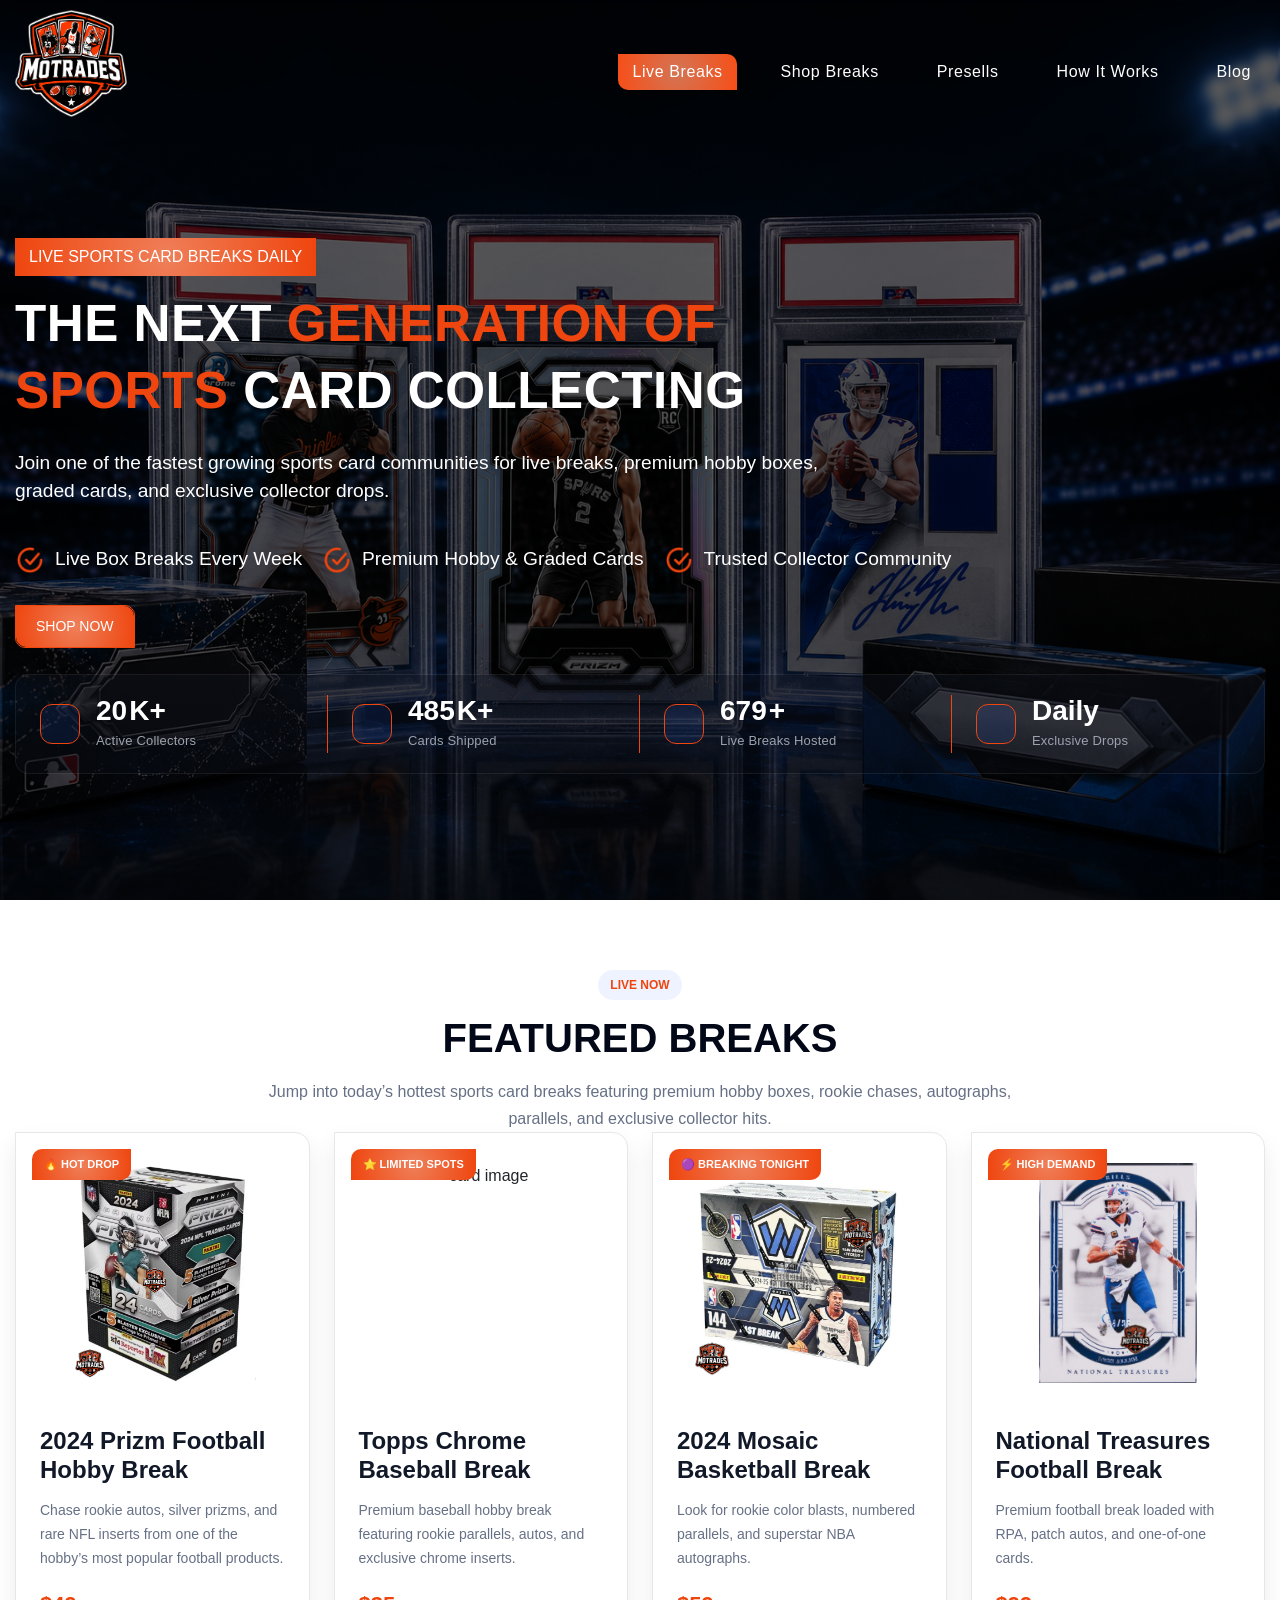
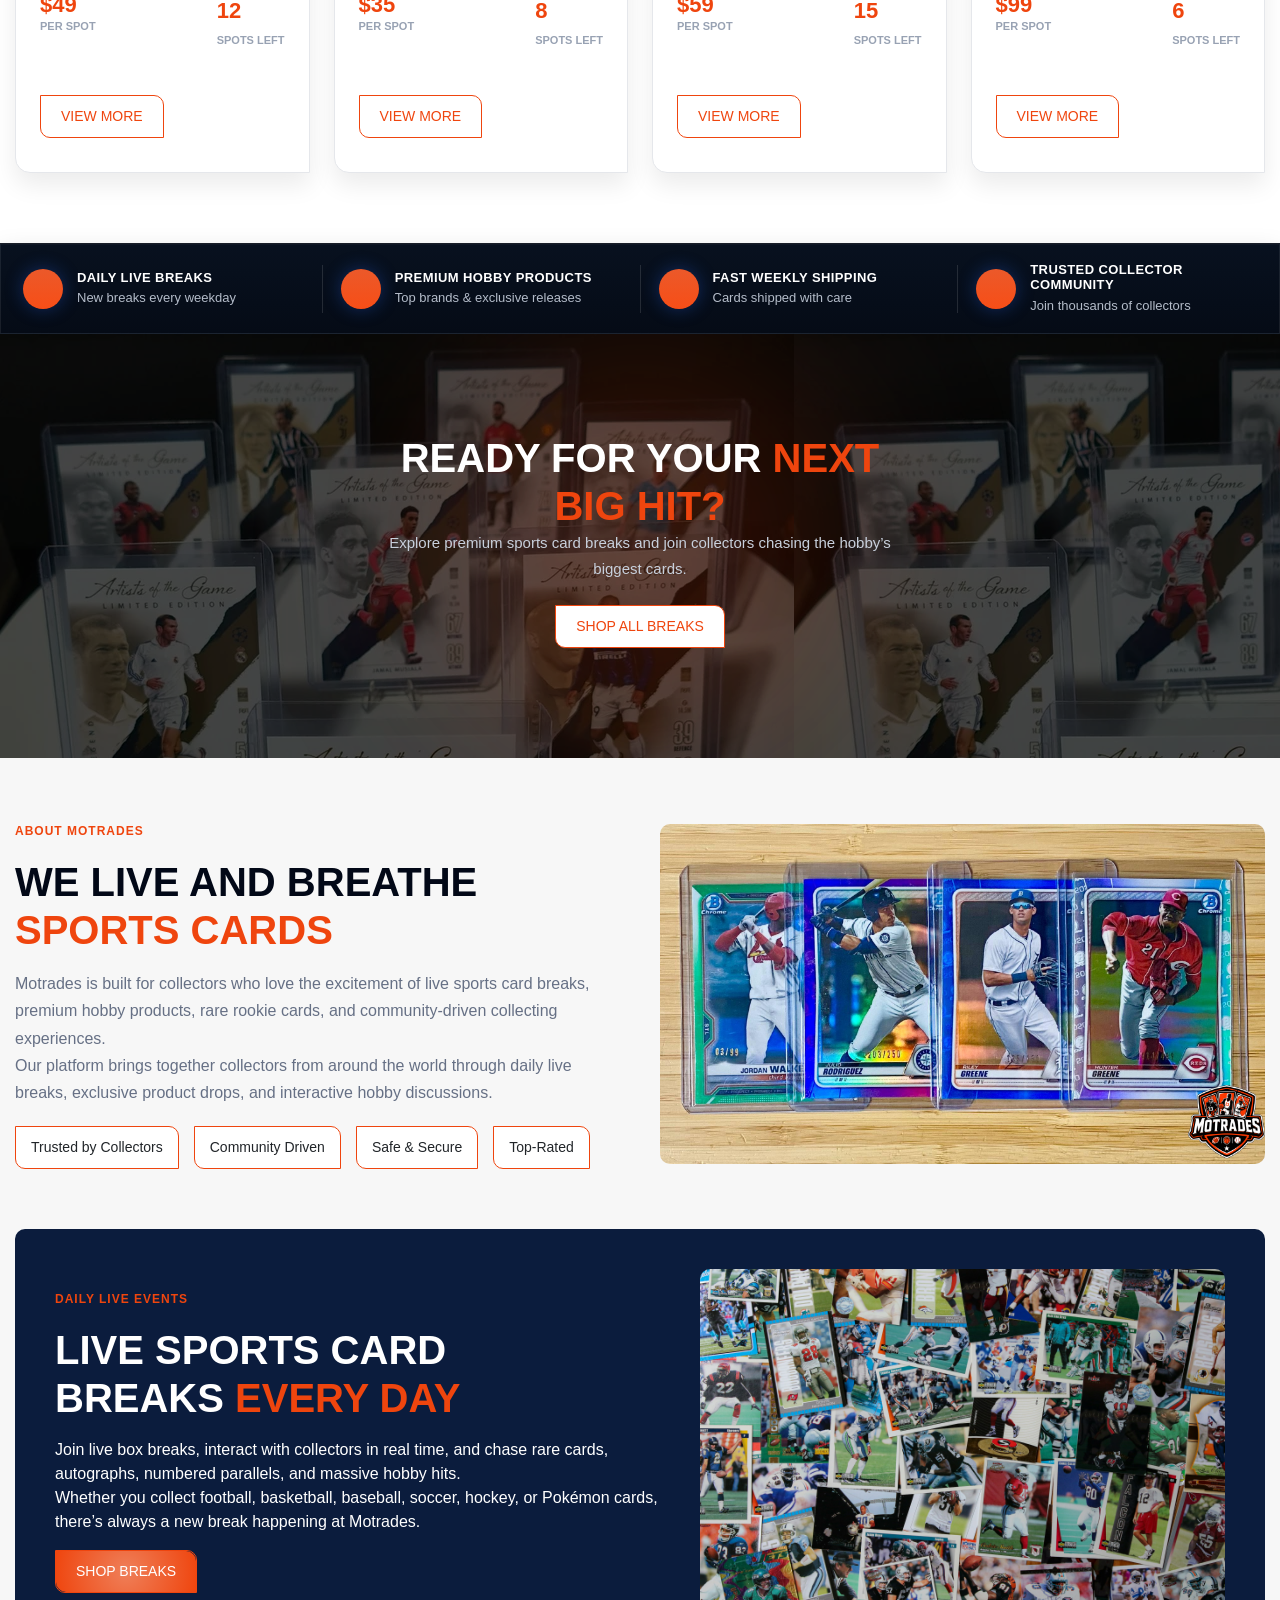
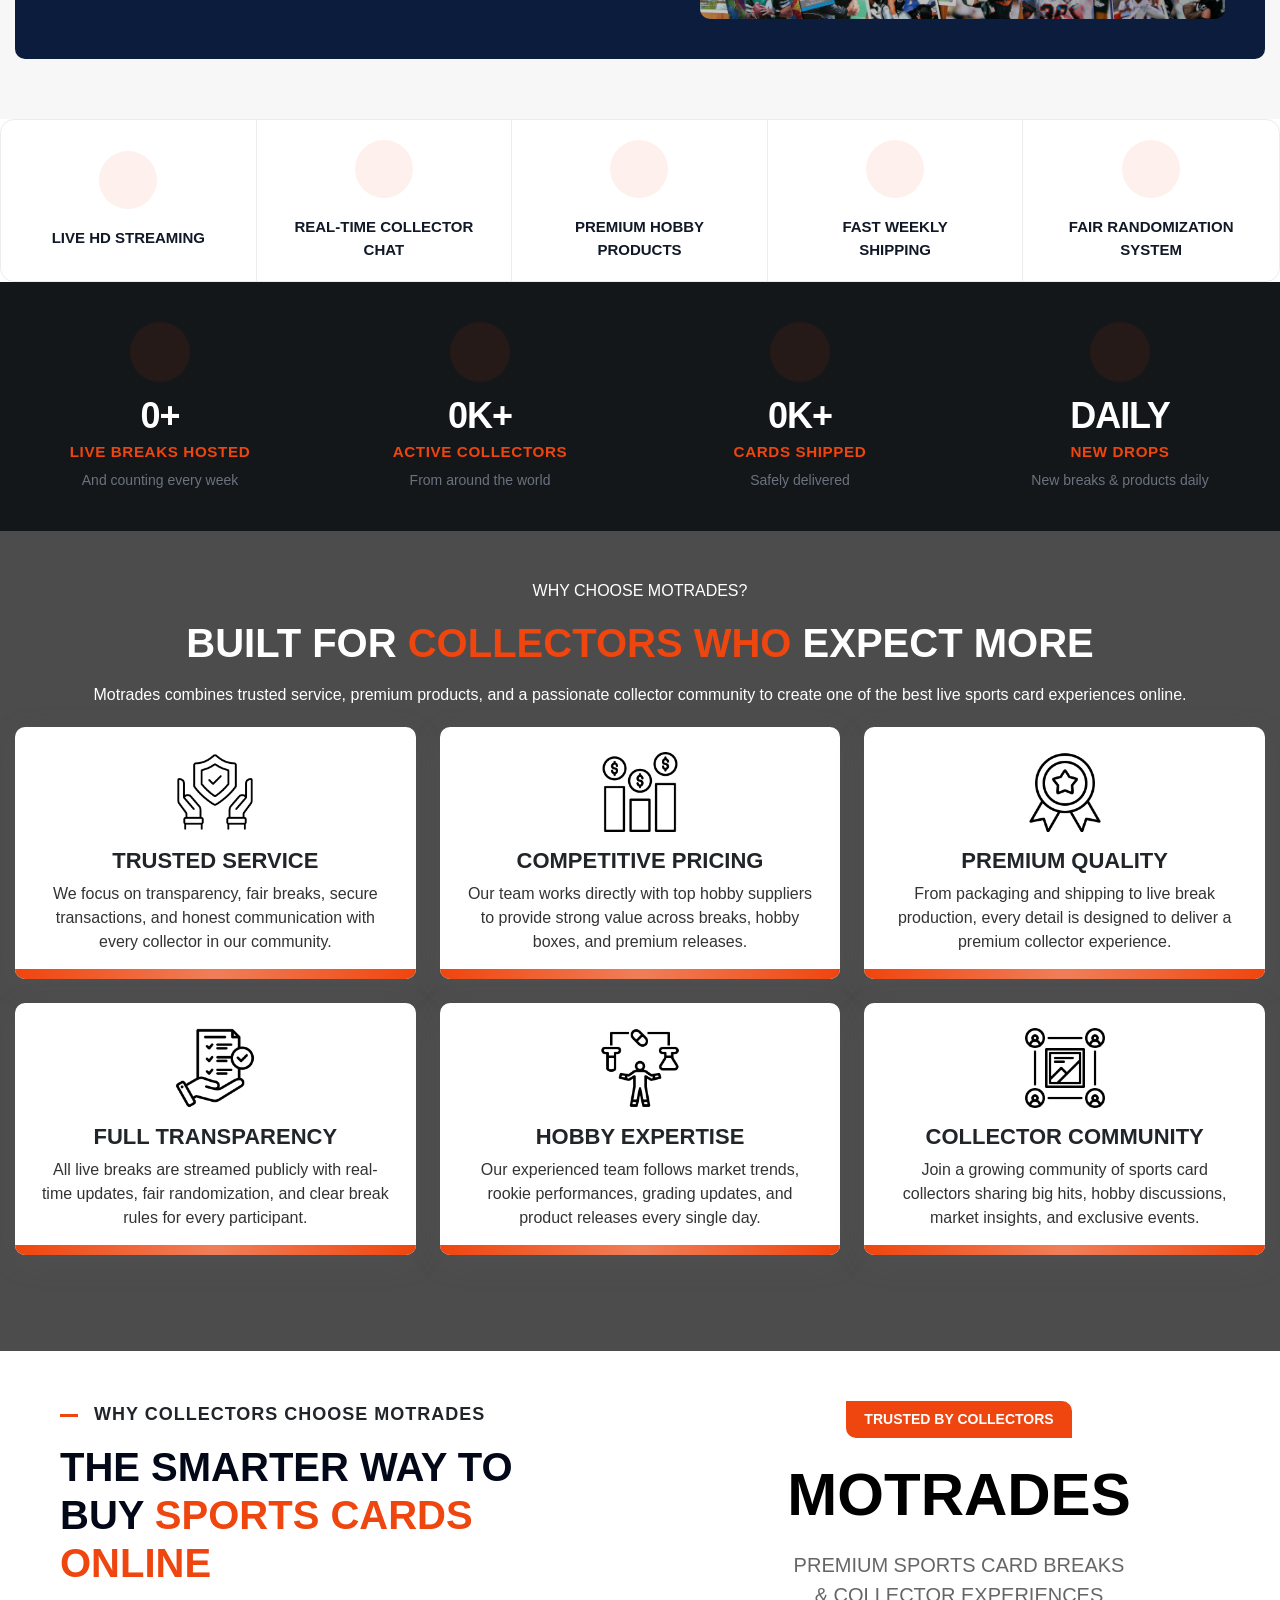
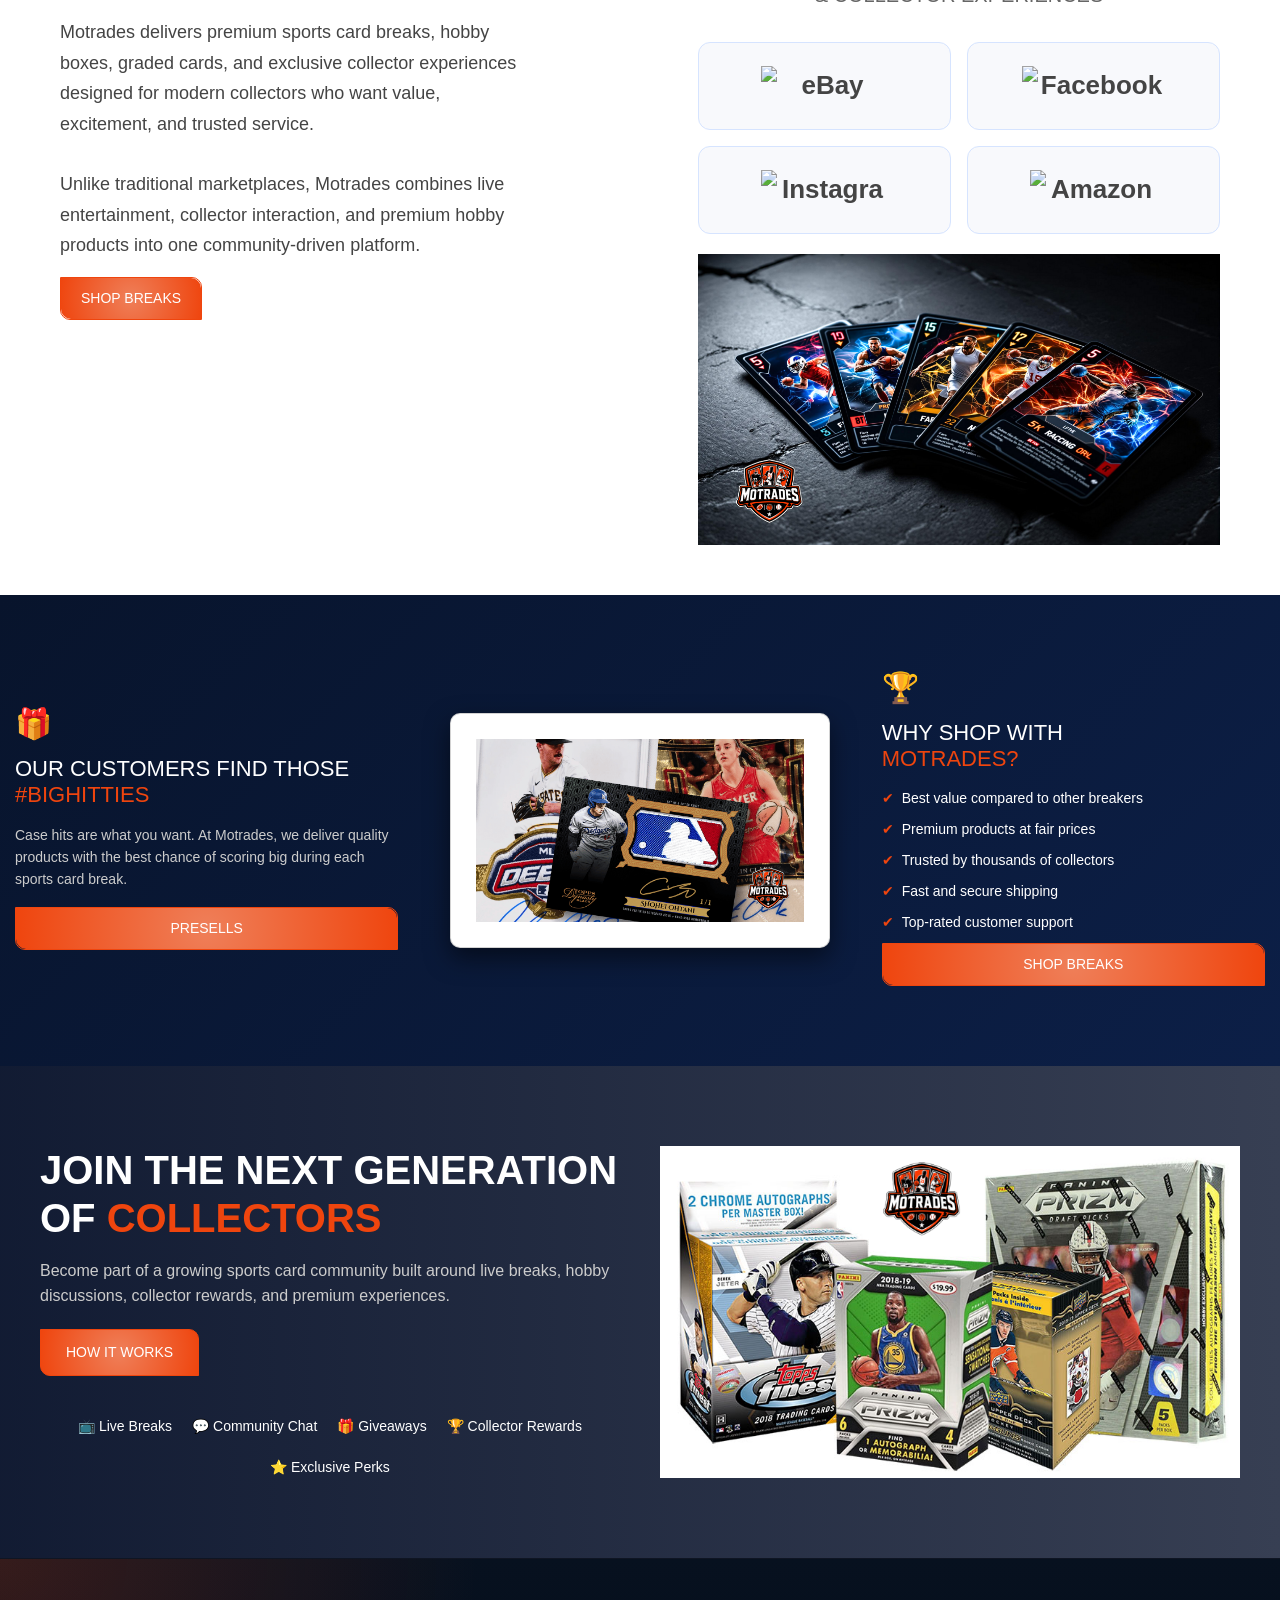
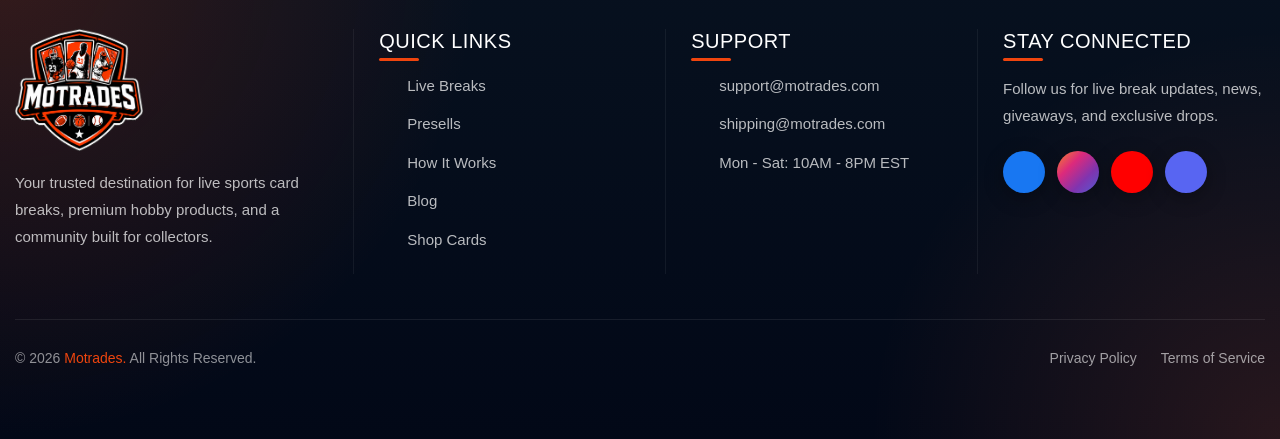
==== index.html @ bffb15a1 "push" ====
<!DOCTYPE html>
<html lang="en">

<head>
    <meta charset="UTF-8">
    <meta name="viewport" content="width=device-width, initial-scale=1.0">
    <link rel="stylesheet" href="https://cdnjs.cloudflare.com/ajax/libs/font-awesome/7.0.1/css/all.min.css">
    <link rel="stylesheet" href="assets/css/boostrap.css">
    <link rel="stylesheet" href="assets/css/aos.css">
    <link rel="stylesheet" href="assets/css/style.css">
    <link rel="stylesheet" href="assets/css/responsive.css">
    <link rel="icon" href="assets/images/favicon.ico">
    <title>Motrades</title>
</head>

<body>
    <!-- Header -->
    <header>
        <div class="container">
            <div class="row">
                <div class="col-12">
                    <div class="header-content">
                        <div class="site_logo">
                            <a href="./" class="logo">
                                <img src="assets/images/logo.png" alt="Motrades">
                            </a>
                        </div>
                        <div class="menu-list" id="mySidenavs">
                            <span class="menu-close" onclick="closeNav()">
                                <i class="fa-solid fa-xmark"></i>
                            </span>
                            <ul>
                                <li><a href="./" class="active">Live Breaks</a></li>
                                <li><a href="shop-breaks">Shop Breaks</a></li>
                                <li><a href="presells">Presells</a></li>
                                <li><a href="how-it-works">How It Works</a></li>
                                <li><a href="blog">Blog</a></li>                                
                            </ul>
                        </div>
                        <div class="menu-icon">
                            <span onclick="openNav()">
                                <i class="fa-solid fa-bars"></i>
                            </span>
                        </div>
                    </div>
                </div>
            </div>
        </div>
        <div class="menu-overlay" id="menuOverlay" onclick="closeNav()"></div>
    </header>
    <!-- header end -->

    <main class="aoshidden">
        <!-- Banner Section Start -->
        <section class="banner_section" style="background-image: url('assets/images/home_banner.png');">
            <div class="container">
                <div class="banner_wrap">
                    <div class="banner_content" data-aos="zoom-in" data-aos-duration="1400">
                        <span> LIVE SPORTS CARD BREAKS DAILY</span>
                        <h1 class="mb-4">
                            THE NEXT <span>GENERATION OF SPORTS</span> CARD COLLECTING
                        </h1>

                        <p class="mb-4">
                            Join one of the fastest growing sports card communities for live breaks, premium hobby
                            boxes,
                            graded cards, and exclusive collector drops.
                        <div class="featured-highlight">
                            <div class="featured-highlight-item">
                                <img src="assets/images/checkmark.png" alt="Featured Highlight 1">
                                <p>Live Box Breaks Every Week</p>
                            </div>
                            <div class="featured-highlight-item">
                                <img src="assets/images/checkmark.png" alt="Featured Highlight 2">
                                <p>Premium Hobby & Graded Cards</p>
                            </div>
                            <div class="featured-highlight-item">
                                <img src="assets/images/checkmark.png" alt="Featured Highlight 3">
                                <p>Trusted Collector Community</p>
                            </div>

                        </div>
                        <div class="banner-button">
                            <!-- <a href="shop-cards" class="btn-primary">CREATE FREE ACCOUNT</a> -->
                            <a href="shop-breaks" class="btn-secondary">SHOP NOW</a>
                        </div>
                    </div>
                    <div class="stats-wrapper">
                        <div class="stats-grid">

                            <div class="stat-card">
                                <div class="stat-icon">
                                    <i class="fa-solid fa-users"></i>
                                </div>

                                <div class="stat-content">
                                    <div class="stat-number">
                                        <span class="counter" data-target="20">0</span><span>K+</span>
                                    </div>
                                    <div class="stat-label">
                                        Active Collectors
                                    </div>
                                </div>
                            </div>

                            <div class="stat-card">
                                <div class="stat-icon">
                                    <i class="fa-solid fa-box"></i>
                                </div>

                                <div class="stat-content">
                                    <div class="stat-number">
                                        <span class="counter" data-target="500">0</span><span>K+</span>
                                    </div>
                                    <div class="stat-label">
                                        Cards Shipped
                                    </div>
                                </div>
                            </div>

                            <div class="stat-card">
                                <div class="stat-icon">
                                    <i class="fa-solid fa-broadcast-tower"></i>
                                </div>

                                <div class="stat-content">
                                    <div class="stat-number">
                                        <span class="counter" data-target="700">0</span><span>+</span>
                                    </div>
                                    <div class="stat-label">
                                        Live Breaks Hosted
                                    </div>
                                </div>
                            </div>

                            <div class="stat-card">
                                <div class="stat-icon">
                                    <i class="fa-solid fa-gem"></i>
                                </div>

                                <div class="stat-content">
                                    <div class="static-text">
                                        Daily
                                    </div>
                                    <div class="stat-label">
                                        Exclusive Drops
                                    </div>
                                </div>
                            </div>

                        </div>
                    </div>
                </div>
            </div>

        </section>
        <!-- banner end -->

        <!-- feature breaking section start -->

        <section class="featured-breaks py-7">
            <div class="container">
                <div class="section-heading">
                    <span class="live-tag">LIVE NOW</span>
                    <h2 class="section_heading">FEATURED BREAKS</h2>
                    <p class="pt-3">
                        Jump into today’s hottest sports card breaks featuring premium hobby boxes, rookie chases,
                        autographs, parallels, and exclusive collector hits.
                    </p>
                </div>

                <div class="breaks-grid">

                    <div class="break-card">

                        <span class="card-badge hot">🔥 HOT DROP</span>

                        <div class="card-image">
                            <img src="./assets/images/feature-card-img1.png" alt="card_image">
                        </div>

                        <div class="card-content">

                            <h3>2024 Prizm Football Hobby Break</h3>
                            <p>
                                Chase rookie autos, silver prizms, and rare NFL inserts from one of the hobby’s most
                                popular
                                football products.
                            </p>
                            <div class="card-info">

                                <div class="price">
                                    <i class="fa-solid fa-tags"></i> $49
                                    <span>PER SPOT</span>
                                </div>

                                <div class="spots">
                                    <i class="fa-solid fa-users"></i> 12
                                    <span>SPOTS LEFT</span>
                                </div>

                            </div>

                            <div class="card-buttons">
                                <a href="./shop-breaks" class="btn-primary btn-white">VIEW MORE</a>                           
                            </div>

                        </div>

                    </div>

            
                    <div class="break-card">

                        <span class="card-badge limited">⭐ LIMITED SPOTS</span>

                        <div class="card-image">
                            <img src="./assets/images/feature-card-img2.png" alt="card image">
                        </div>

                        <div class="card-content">

                            <h3>Topps Chrome Baseball Break</h3>

                            <p>
                                Premium baseball hobby break featuring rookie parallels, autos,
                                and exclusive chrome inserts.
                            </p>

                            <div class="card-info">

                                <div class="price">
                                    <i class="fa-solid fa-tags"></i> $35
                                    <span>PER SPOT</span>
                                </div>

                                <div class="spots">
                                    <i class="fa-solid fa-users"></i> 8
                                    <span>SPOTS LEFT</span>
                                </div>

                            </div>

                            <div class="card-buttons">
                                <a href="./shop-breaks" class="btn-primary btn-white">VIEW MORE</a>                               
                            </div>

                        </div>

                    </div>

            
                    <div class="break-card">

                        <span class="card-badge breaking">🟣 BREAKING TONIGHT</span>

                        <div class="card-image">
                            <img src="./assets/images/feature-card-img3.png" alt="">
                        </div>

                        <div class="card-content">

                            <h3>2024 Mosaic Basketball Break</h3>

                            <p>
                                Look for rookie color blasts, numbered parallels, and superstar NBA autographs.
                            </p>

                            <div class="card-info">

                                <div class="price">
                                    <i class="fa-solid fa-tags"></i> $59
                                    <span>PER SPOT</span>
                                </div>

                                <div class="spots">
                                    <i class="fa-solid fa-users"></i> 15
                                    <span>SPOTS LEFT</span>
                                </div>

                            </div>

                            <div class="card-buttons">
                                <a href="./shop-breaks" class="btn-primary btn-white">VIEW MORE</a>                              
                            </div>

                        </div>

                    </div>

            
                    <div class="break-card">

                        <span class="card-badge demand">⚡ HIGH DEMAND</span>

                        <div class="card-image">
                            <img src="./assets/images/feature-card-img4.png" alt="">
                        </div>

                        <div class="card-content">

                            <h3>National Treasures Football Break</h3>

                            <p>
                                Premium football break loaded with RPA, patch autos, and one-of-one cards.
                            </p>

                            <div class="card-info">

                                <div class="price">
                                    <i class="fa-solid fa-tags"></i> $99
                                    <span>PER SPOT</span>
                                </div>

                                <div class="spots">
                                    <i class="fa-solid fa-users"></i> 6
                                    <span>SPOTS LEFT</span>
                                </div>

                            </div>

                            <div class="card-buttons">
                                <a href="./shop-breaks" class="btn-primary btn-white">VIEW MORE</a>                               
                            </div>

                        </div>

                    </div>

                </div>
            </div>
        </section>

        <!-- feature breaking section end -->


        <!-- Feature Bar Section Start -->
        <section class="feature-strip section-bg">

            <div class="feature-item">
                <div class="feature-icon">
                    <i class="fa-solid fa-video"></i>
                </div>

                <div class="feature-content">
                    <h4>DAILY LIVE BREAKS</h4>
                    <p>New breaks every weekday</p>
                </div>
            </div>

            <div class="feature-divider"></div>

            <div class="feature-item">
                <div class="feature-icon">
                    <i class="fa-solid fa-cube"></i>
                </div>

                <div class="feature-content">
                    <h4>PREMIUM HOBBY PRODUCTS</h4>
                    <p>Top brands & exclusive releases</p>
                </div>
            </div>

            <div class="feature-divider"></div>

            <div class="feature-item">
                <div class="feature-icon">
                    <i class="fa-solid fa-truck-fast"></i>
                </div>

                <div class="feature-content">
                    <h4>FAST WEEKLY SHIPPING</h4>
                    <p>Cards shipped with care</p>
                </div>
            </div>

            <div class="feature-divider"></div>

            <div class="feature-item">
                <div class="feature-icon">
                    <i class="fa-solid fa-users"></i>
                </div>

                <div class="feature-content">
                    <h4>TRUSTED COLLECTOR COMMUNITY</h4>
                    <p>Join thousands of collectors</p>
                </div>
            </div>
        </section>
        <!-- Feature Bar Section End -->

        <!-- Homepage CTA Section Start -->
        <section class="home_cta py-10" style="background-image: url(assets/images/home_cta_image.png);">
            <div class="container">
                <div class="home_cta_content">
                    <h2 class="section_heading white">
                        READY FOR YOUR <span class="theme"> NEXT BIG HIT?</span>
                    </h2>
                    <p class="home_cta_text">
                        Explore premium sports card breaks and
                        join collectors chasing the hobby’s biggest cards.
                    </p>
                    <div class="home_cta_buttons">
                        <a href="shop-breaks" class="btn-primary btn-white">
                            SHOP ALL BREAKS
                        </a>
                        
                    </div>
                </div>
            </div>
        </section>
        <!-- Homepage CTA Section End -->



        <!-- about motrades section end -->

        <section class="about-section">
            <div class="container">

                <!-- TOP SECTION -->
                <div class="top-section">

                    <!-- LEFT -->
                    <div class="content">
                        <span class="tag">ABOUT MOTRADES</span>
                        <h2 class="section_heading my-3">
                            WE LIVE AND BREATHE <br>
                            <span>SPORTS CARDS</span>
                        </h2>

                        <p class="content-para">
                            Motrades is built for collectors who love the excitement of live sports card breaks,
                            premium hobby products, rare rookie cards, and community-driven collecting experiences.
                        </p>

                        <p class="content-para">
                            Our platform brings together collectors from around the world through daily live breaks,
                            exclusive product drops, and interactive hobby discussions.
                        </p>

                        <!-- FEATURES -->
                        <div class="features">
                            <div class="feature">Trusted by Collectors</div>
                            <div class="feature">Community Driven</div>
                            <div class="feature">Safe & Secure</div>
                            <div class="feature">Top-Rated</div>
                        </div>
                    </div>

                    <!-- RIGHT -->
                    <div class="video-box">
                        <img src="assets/images/sports-card-image.png" alt="video">
                    </div>

                </div>

                <!-- BOTTOM SECTION -->
                <div class="bottom-section">

                    <div class="bottom-content">
                        <span class="tag red">DAILY LIVE EVENTS</span>
                        <h2 class="section_heading white my-3">
                            LIVE SPORTS CARD <br>
                            BREAKS <span>EVERY DAY</span>
                        </h2>

                        <p>
                            Join live box breaks, interact with collectors in real time, and chase rare cards,
                            autographs, numbered parallels, and massive hobby hits.
                        </p>
                        <p class="mb-3">
                            Whether you collect football, basketball, baseball, soccer, hockey, or Pokémon cards,
                            there’s always a new break happening at Motrades.
                        </p>

                        <div class="buttons">
                            <a href="shop-breaks" class="btn-primary">SHOP BREAKS</a>
                            
                        </div>
                    </div>

                    <div class="laptop-img">
                        <img src="assets/images/home_banner.jpg" alt="live">
                    </div>

                </div>

            </div>
        </section>
        <section class="home_features">
            <div class="home_features_wrapper">

                <div class="home_feature_item">

                    <div class="home_feature_icon">
                        <i class="fa-solid fa-video"></i>
                    </div>

                    <h3 class="home_feature_title">
                        Live HD Streaming
                    </h3>
                </div>

                <div class="home_feature_item">
                    <div class="home_feature_icon">
                        <i class="fa-solid fa-comments"></i>
                    </div>
                    <h3 class="home_feature_title">
                        Real-Time Collector Chat
                    </h3>
                </div>


                <div class="home_feature_item">
                    <div class="home_feature_icon">
                        <i class="fa-solid fa-cube"></i>
                    </div>
                    <h3 class="home_feature_title">
                        Premium Hobby Products
                    </h3>
                </div>


                <div class="home_feature_item">
                    <div class="home_feature_icon">
                        <i class="fa-solid fa-truck-fast"></i>
                    </div>
                    <h3 class="home_feature_title">
                        Fast Weekly Shipping
                    </h3>
                </div>

                <div class="home_feature_item">
                    <div class="home_feature_icon">
                        <i class="fa-solid fa-shield-halved"></i>
                    </div>
                    <h3 class="home_feature_title">
                        Fair Randomization System
                    </h3>
                </div>
            </div>
        </section>

        <section class="home_live_sports_cards section-bg">
            <div class="home_live_sports_cards_wrapper">

                <div class="home_live_sports_card_item">
                    <div class="home_live_sports_card_icon">
                        <i class="fa-solid fa-tower-broadcast"></i>
                    </div>

                    <h3 class="home_live_sports_card_count">
                        <span class="home_counter" data-target="700">0</span>+
                    </h3>

                    <h4 class="home_live_sports_card_title">LIVE BREAKS HOSTED</h4>

                    <p class="home_live_sports_card_text">
                        And counting every week
                    </p>
                </div>

                <div class="home_live_sports_card_item">
                    <div class="home_live_sports_card_icon">
                        <i class="fa-solid fa-users"></i>
                    </div>

                    <h3 class="home_live_sports_card_count">
                        <span class="home_counter" data-target="20">0</span>K+
                    </h3>

                    <h4 class="home_live_sports_card_title">ACTIVE COLLECTORS</h4>

                    <p class="home_live_sports_card_text">
                        From around the world
                    </p>
                </div>

                <div class="home_live_sports_card_item">
                    <div class="home_live_sports_card_icon">
                        <i class="fa-solid fa-box"></i>
                    </div>

                    <h3 class="home_live_sports_card_count">
                        <span class="home_counter" data-target="500">0</span>K+
                    </h3>

                    <h4 class="home_live_sports_card_title">CARDS SHIPPED</h4>

                    <p class="home_live_sports_card_text">
                        Safely delivered
                    </p>
                </div>

                <div class="home_live_sports_card_item">
                    <div class="home_live_sports_card_icon">
                        <i class="fa-solid fa-fire-flame-curved"></i>
                    </div>

                    <h3 class="home_live_sports_card_count">DAILY</h3>

                    <h4 class="home_live_sports_card_title">NEW DROPS</h4>

                    <p class="home_live_sports_card_text">
                        New breaks & products daily
                    </p>
                </div>

            </div>
        </section>
        <!-- about motrades section end -->



        <!-- why choose us section start -->

        <div class="choose-sec py-5" style="background-image: url(./assets/images/why-choose-image.png);">
            <div class="container">
                <div class="site-heading">
                    <p>WHY CHOOSE MOTRADES?</p>
                    <h2 class="section_heading my-3">
                        BUILT FOR <span>COLLECTORS WHO</span> EXPECT MORE
                    </h2>
                    <p>
                        Motrades combines trusted service, premium products, and a passionate collector community to
                        create one of the best live sports card experiences online.
                    </p>
                </div>
                <div class="row g-4  mb-5">
                    <div class="col-sm-6 col-lg-4 ">
                        <div class="choose-wrap">
                            <div class="choose-box">
                                <div class="choose-icn">
                                    <img src="assets/images/integrity.png" alt="">
                                </div>
                                <div class="choose-text">
                                    <h5 class="mb-2">
                                        TRUSTED SERVICE
                                    </h5>
                                    <p>
                                        We focus on transparency, fair breaks, secure transactions, and honest
                                        communication with every collector in our community.
                                    </p>
                                </div>
                            </div>
                        </div>
                    </div>
                    <div class="col-sm-6 col-lg-4 ">
                        <div class="choose-wrap">
                            <div class="choose-box">
                                <div class="choose-icn">
                                    <img src="assets/images/competitive.png" alt="">
                                </div>
                                <div class="choose-text">
                                    <h5 class="mb-2">
                                        COMPETITIVE PRICING
                                    </h5>
                                    <p>
                                        Our team works directly with top hobby suppliers to provide strong value across
                                        breaks, hobby boxes, and premium releases.
                                    </p>
                                </div>
                            </div>
                        </div>
                    </div>
                    <div class="col-sm-6 col-lg-4 ">
                        <div class="choose-wrap">
                            <div class="choose-box">
                                <div class="choose-icn">
                                    <img src="assets/images/best-seller.png" alt="">
                                </div>
                                <div class="choose-text">
                                    <h5 class="mb-2">
                                        PREMIUM QUALITY
                                    </h5>
                                    <p>
                                        From packaging and shipping to live break production, every detail is designed
                                        to deliver a premium collector experience.
                                    </p>
                                </div>
                            </div>
                        </div>
                    </div>
                    <div class="col-sm-6 col-lg-4">
                        <div class="choose-wrap">
                            <div class="choose-box">
                                <div class="choose-icn">
                                    <img src="assets/images/accountability.png" alt="">
                                </div>
                                <div class="choose-text">
                                    <h5 class="mb-2">
                                        FULL TRANSPARENCY
                                    </h5>
                                    <p>
                                        All live breaks are streamed publicly with real-time updates, fair
                                        randomization, and clear break rules for every participant.
                                    </p>
                                </div>
                            </div>
                        </div>
                    </div>
                    <div class="col-sm-6 col-lg-4">
                        <div class="choose-wrap">
                            <div class="choose-box">
                                <div class="choose-icn">
                                    <img src="assets/images/scientist.png" alt="">
                                </div>
                                <div class="choose-text">
                                    <h5 class="mb-2">
                                        HOBBY EXPERTISE
                                    </h5>
                                    <p>
                                        Our experienced team follows market trends, rookie performances, grading
                                        updates, and product releases every single day.
                                    </p>
                                </div>
                            </div>
                        </div>
                    </div>
                    <div class="col-sm-6 col-lg-4">
                        <div class="choose-wrap">
                            <div class="choose-box">
                                <div class="choose-icn">
                                    <img src="assets/images/postage-stamp.png" alt="">
                                    <!-- <div class="choose-icon-img" style="background-image: url('assets/images/fav-icon6.png');"></div> -->
                                </div>
                                <div class="choose-text">
                                    <h5 class="mb-2">
                                        COLLECTOR COMMUNITY
                                    </h5>
                                    <p>
                                        Join a growing community of sports card collectors sharing big hits, hobby
                                        discussions, market insights, and exclusive events.
                                    </p>
                                </div>
                            </div>
                        </div>
                    </div>
                </div>
            </div>
        </div>
        <!-- why choose us section end -->


        <!-- best place to buy section start -->
        <section class="home_online_cards">

            <div class="home_online_cards_wrap">
                <div class="home_online_cards_left">

                    <div class="home_online_cards_small_title">
                        WHY COLLECTORS CHOOSE MOTRADES
                    </div>

                    <h2 class="section_heading">
                        THE SMARTER WAY TO BUY <span class="theme">SPORTS CARDS ONLINE</span>
                    </h2>

                    <p class="home_online_cards_description">
                        Motrades delivers premium sports card breaks, hobby boxes,
                        graded cards, and exclusive collector experiences designed
                        for modern collectors who want value, excitement, and trusted service.
                    </p>

                    <p class="home_online_cards_description">
                        Unlike traditional marketplaces, Motrades combines live entertainment,
                        collector interaction, and premium hobby products into one
                        community-driven platform.
                    </p>

                    <a href="shop-breaks" class="btn-primary mt-3">
                         SHOP BREAKS
                    </a>

                </div>

                <div class="home_online_cards_right">

                    <div class="home_online_cards_winner">
                        TRUSTED BY COLLECTORS
                    </div>

                    <div class="home_online_cards_brand">
                        MOTRADES
                    </div>

                    <div class="home_online_cards_subtitle">
                        PREMIUM SPORTS CARD BREAKS <br>
                        & COLLECTOR EXPERIENCES
                    </div>

                    <div class="home_online_cards_logos">

                        <div class="home_online_cards_logo_box">
                            <img src="https://upload.wikimedia.org/wikipedia/commons/1/1b/EBay_logo.svg" alt="eBay"
                                class="home_online_cards_logo_img">
                        </div>

                        <div class="home_online_cards_logo_box">
                            <img src="https://upload.wikimedia.org/wikipedia/commons/0/05/Facebook_Logo_%282019%29.png"
                                alt="Facebook" class="home_online_cards_logo_img facebook_logo">
                        </div>

                        <div class="home_online_cards_logo_box">
                            <img src="https://upload.wikimedia.org/wikipedia/commons/e/e7/Instagram_logo_2016.svg"
                                alt="Instagram" class="home_online_cards_logo_img instagram_logo">
                        </div>

                        <div class="home_online_cards_logo_box">
                            <img src="https://upload.wikimedia.org/wikipedia/commons/a/a9/Amazon_logo.svg" alt="Amazon"
                                class="home_online_cards_logo_img amazon_logo">
                        </div>

                    </div>
                    <div class="home_online_cards_products">

                        <img src="assets/images/custom-sports-cards.png" alt="Sports Cards Collection"
                            class="home_online_cards_products_img">

                    </div>
                </div>
            </div>


        </section>

        <section class="customers-section py-7">
            <div class="container">
                <div class="customers-section-main">
                    <!-- LEFT -->
                    <div class="left-content">
                        <div class="icon">🎁</div>

                        <h3>
                            OUR CUSTOMERS
                            FIND THOSE <span>#BIGHITTIES</span>
                        </h3>

                        <p class="mb-3">
                            Case hits are what you want. At Motrades, we deliver quality products with the best
                            chance of scoring big during each sports card break.
                        </p>

                        <a href="presells" class="btn-primary">PRESELLS</a>
                    </div>

                    <!-- CENTER IMAGES -->
                    <div class="card-images">
                        <img src="assets/images/big-hit-image.png" class="card card1">  
                    </div>

                    <!-- RIGHT -->
                    <div class="right-content">
                        <div class="icon">🏆</div>

                        <h3>
                            WHY SHOP WITH <br>
                            <span>MOTRADES?</span>
                        </h3>

                        <ul>
                            <li>Best value compared to other breakers</li>
                            <li>Premium products at fair prices</li>
                            <li>Trusted by thousands of collectors</li>
                            <li>Fast and secure shipping</li>
                            <li>Top-rated customer support</li>
                        </ul>

                        <a href="shop-breaks" class="btn-primary">SHOP BREAKS</a>
                    </div>
                </div>
            </div>
        </section>
        <section class="next-gen py-7">
            <div class="container">


                <div class="next-gen__overlay"></div>

                <div class="next-gen__container">

                    <!-- LEFT CONTENT -->
                    <div class="next-gen__content">
                        <h2 class="section_heading white pb-3">
                            JOIN THE NEXT GENERATION <br>
                            OF <span class="theme">COLLECTORS</span>
                        </h2>

                        <p>
                            Become part of a growing sports card community built around live breaks,
                            hobby discussions, collector rewards, and premium experiences.
                        </p>

                        <div class="next-gen__buttons">
                            <a href="how-it-works" class="btn-primary">HOW IT WORKS</a>
                            
                        </div>

                        <!-- FEATURES -->
                        <div class="next-gen__features">
                            <div>📺 Live Breaks</div>
                            <div>💬 Community Chat</div>
                            <div>🎁 Giveaways</div>
                            <div>🏆 Collector Rewards</div>
                            <div>⭐ Exclusive Perks</div>
                        </div>
                    </div>

                    <!-- RIGHT IMAGES -->
                    <div class="next-gen__visual">
                        <img src="assets/images/big-hitties-image.png" class="phone">
                    </div>

                </div>
            </div>
        </section>

        <!-- best place to buy section start -->
         
        <!-- footer section start -->
        <footer class="footer">
            <div class="container">
                <div class="footer-top">
                    <div class="footer-col">
                        <div class="logo">
                            <a href="./">
                            <img src="assets/images/logo.png" alt="logo">
                            </a>
                        </div>

                        <p class="footer-about">
                            Your trusted destination for live sports card breaks,
                            premium hobby products, and a community built for collectors.
                        </p>

                    </div>
        
                    <div class="footer-col">
                        <h3 class="footer-title">Quick Links</h3>
                        <ul class="footer-links">                            
                            <li>
                                <i class="fas fa-chevron-right"></i>
                                <a href="./">Live Breaks</a>
                            </li>
                            <li>
                                <i class="fas fa-chevron-right"></i>
                                <a href="./presells">Presells</a>
                            </li>
                            <li>
                                <i class="fas fa-chevron-right"></i>
                                <a href="./how-it-works">How It Works</a>
                            </li>
                            <li>
                                <i class="fas fa-chevron-right"></i>
                                <a href="./blog">Blog</a>
                            </li>
                            <li>
                                <i class="fas fa-chevron-right"></i>
                                <a href="./shop-breaks">Shop Cards</a>
                            </li>
                        </ul>
                    </div>

                   
                    <div class="footer-col">

                        <h3 class="footer-title">Support</h3>

                        <ul class="support-list">

                            <li>
                                <i class="far fa-envelope"></i>
                                <a href="mailto:support@motrades.com">
                                    support@motrades.com
                                </a>
                            </li>

                            <li>
                                <i class="fas fa-truck"></i>
                                <a href="mailto:shipping@motrades.com">
                                    shipping@motrades.com
                                </a>
                            </li>



                            <li>
                                <i class="far fa-clock"></i>
                                <span>Mon - Sat: 10AM - 8PM EST</span>
                            </li>

                        </ul>

                    </div>

               
                    <div class="footer-col">

                        <h3 class="footer-title">Stay Connected</h3>

                        <p class="stay-text">
                            Follow us for live break updates, news,
                            giveaways, and exclusive drops.
                        </p>

                        <div class="socials">

                            <a href="#" class="facebook">
                                <i class="fab fa-facebook-f"></i>
                            </a>

                            <a href="#" class="instagram">
                                <i class="fab fa-instagram"></i>
                            </a>

                            <a href="#" class="youtube">
                                <i class="fab fa-youtube"></i>
                            </a>

                            <a href="#" class="discord">
                                <i class="fab fa-discord"></i>
                            </a>

                        </div>

                    </div>

                </div>

                <!-- BOTTOM -->
                <div class="footer-bottom">
                    <p>© 2026 <a href="./">Motrades.</a> All Rights Reserved.</p>
                    <div class="footer-bottom-links">
                        <a href="privacy-policy">Privacy Policy</a>
                        <a href="terms-and-conditions">Terms of Service</a>
                    </div>
                </div>
            </div>
        </footer>
        <!-- footer section end -->

        <script src="assets/js/jquery.js"></script>
        <script src="assets/js/aos.js"></script>
        <script src="assets/js/bootstrap.js"></script>
        <script src="assets/js/main.js"></script>
</body>

</html>
---- assets/css/boostrap.css ----
@charset "UTF-8";/*!
 * Bootstrap  v5.3.3 (https://getbootstrap.com/)
 * Copyright 2011-2024 The Bootstrap Authors
 * Licensed under MIT (https://github.com/twbs/bootstrap/blob/main/LICENSE)
 */:root,[data-bs-theme=light]{--bs-blue:#0d6efd;--bs-indigo:#6610f2;--bs-purple:#6f42c1;--bs-pink:#d63384;--bs-red:#dc3545;--bs-orange:#fd7e14;--bs-yellow:#ffc107;--bs-green:#198754;--bs-teal:#20c997;--bs-cyan:#0dcaf0;--bs-black:#000;--bs-white:#fff;--bs-gray:#6c757d;--bs-gray-dark:#343a40;--bs-gray-100:#f8f9fa;--bs-gray-200:#e9ecef;--bs-gray-300:#dee2e6;--bs-gray-400:#ced4da;--bs-gray-500:#adb5bd;--bs-gray-600:#6c757d;--bs-gray-700:#495057;--bs-gray-800:#343a40;--bs-gray-900:#212529;--bs-primary:#0d6efd;--bs-secondary:#6c757d;--bs-success:#198754;--bs-info:#0dcaf0;--bs-warning:#ffc107;--bs-danger:#dc3545;--bs-light:#f8f9fa;--bs-dark:#212529;--bs-primary-rgb:13,110,253;--bs-secondary-rgb:108,117,125;--bs-success-rgb:25,135,84;--bs-info-rgb:13,202,240;--bs-warning-rgb:255,193,7;--bs-danger-rgb:220,53,69;--bs-light-rgb:248,249,250;--bs-dark-rgb:33,37,41;--bs-primary-text-emphasis:#052c65;--bs-secondary-text-emphasis:#2b2f32;--bs-success-text-emphasis:#0a3622;--bs-info-text-emphasis:#055160;--bs-warning-text-emphasis:#664d03;--bs-danger-text-emphasis:#58151c;--bs-light-text-emphasis:#495057;--bs-dark-text-emphasis:#495057;--bs-primary-bg-subtle:#cfe2ff;--bs-secondary-bg-subtle:#e2e3e5;--bs-success-bg-subtle:#d1e7dd;--bs-info-bg-subtle:#cff4fc;--bs-warning-bg-subtle:#fff3cd;--bs-danger-bg-subtle:#f8d7da;--bs-light-bg-subtle:#fcfcfd;--bs-dark-bg-subtle:#ced4da;--bs-primary-border-subtle:#9ec5fe;--bs-secondary-border-subtle:#c4c8cb;--bs-success-border-subtle:#a3cfbb;--bs-info-border-subtle:#9eeaf9;--bs-warning-border-subtle:#ffe69c;--bs-danger-border-subtle:#f1aeb5;--bs-light-border-subtle:#e9ecef;--bs-dark-border-subtle:#adb5bd;--bs-white-rgb:255,255,255;--bs-black-rgb:0,0,0;--bs-font-sans-serif:system-ui,-apple-system,"Segoe UI",Roboto,"Helvetica Neue","Noto Sans","Liberation Sans",Arial,sans-serif,"Apple Color Emoji","Segoe UI Emoji","Segoe UI Symbol","Noto Color Emoji";--bs-font-monospace:SFMono-Regular,Menlo,Monaco,Consolas,"Liberation Mono","Courier New",monospace;--bs-gradient:linear-gradient(180deg, rgba(255, 255, 255, 0.15), rgba(255, 255, 255, 0));--bs-body-font-family:var(--bs-font-sans-serif);--bs-body-font-size:1rem;--bs-body-font-weight:400;--bs-body-line-height:1.5;--bs-body-color:#212529;--bs-body-color-rgb:33,37,41;--bs-body-bg:#fff;--bs-body-bg-rgb:255,255,255;--bs-emphasis-color:#000;--bs-emphasis-color-rgb:0,0,0;--bs-secondary-color:rgba(33, 37, 41, 0.75);--bs-secondary-color-rgb:33,37,41;--bs-secondary-bg:#e9ecef;--bs-secondary-bg-rgb:233,236,239;--bs-tertiary-color:rgba(33, 37, 41, 0.5);--bs-tertiary-color-rgb:33,37,41;--bs-tertiary-bg:#f8f9fa;--bs-tertiary-bg-rgb:248,249,250;--bs-heading-color:inherit;--bs-link-color:#0d6efd;--bs-link-color-rgb:13,110,253;--bs-link-decoration:underline;--bs-link-hover-color:#0a58ca;--bs-link-hover-color-rgb:10,88,202;--bs-code-color:#d63384;--bs-highlight-color:#212529;--bs-highlight-bg:#fff3cd;--bs-border-width:1px;--bs-border-style:solid;--bs-border-color:#dee2e6;--bs-border-color-translucent:rgba(0, 0, 0, 0.175);--bs-border-radius:0.375rem;--bs-border-radius-sm:0.25rem;--bs-border-radius-lg:0.5rem;--bs-border-radius-xl:1rem;--bs-border-radius-xxl:2rem;--bs-border-radius-2xl:var(--bs-border-radius-xxl);--bs-border-radius-pill:50rem;--bs-box-shadow:0 0.5rem 1rem rgba(0, 0, 0, 0.15);--bs-box-shadow-sm:0 0.125rem 0.25rem rgba(0, 0, 0, 0.075);--bs-box-shadow-lg:0 1rem 3rem rgba(0, 0, 0, 0.175);--bs-box-shadow-inset:inset 0 1px 2px rgba(0, 0, 0, 0.075);--bs-focus-ring-width:0.25rem;--bs-focus-ring-opacity:0.25;--bs-focus-ring-color:rgba(13, 110, 253, 0.25);--bs-form-valid-color:#198754;--bs-form-valid-border-color:#198754;--bs-form-invalid-color:#dc3545;--bs-form-invalid-border-color:#dc3545}[data-bs-theme=dark]{color-scheme:dark;--bs-body-color:#dee2e6;--bs-body-color-rgb:222,226,230;--bs-body-bg:#212529;--bs-body-bg-rgb:33,37,41;--bs-emphasis-color:#fff;--bs-emphasis-color-rgb:255,255,255;--bs-secondary-color:rgba(222, 226, 230, 0.75);--bs-secondary-color-rgb:222,226,230;--bs-secondary-bg:#343a40;--bs-secondary-bg-rgb:52,58,64;--bs-tertiary-color:rgba(222, 226, 230, 0.5);--bs-tertiary-color-rgb:222,226,230;--bs-tertiary-bg:#2b3035;--bs-tertiary-bg-rgb:43,48,53;--bs-primary-text-emphasis:#6ea8fe;--bs-secondary-text-emphasis:#a7acb1;--bs-success-text-emphasis:#75b798;--bs-info-text-emphasis:#6edff6;--bs-warning-text-emphasis:#ffda6a;--bs-danger-text-emphasis:#ea868f;--bs-light-text-emphasis:#f8f9fa;--bs-dark-text-emphasis:#dee2e6;--bs-primary-bg-subtle:#031633;--bs-secondary-bg-subtle:#161719;--bs-success-bg-subtle:#051b11;--bs-info-bg-subtle:#032830;--bs-warning-bg-subtle:#332701;--bs-danger-bg-subtle:#2c0b0e;--bs-light-bg-subtle:#343a40;--bs-dark-bg-subtle:#1a1d20;--bs-primary-border-subtle:#084298;--bs-secondary-border-subtle:#41464b;--bs-success-border-subtle:#0f5132;--bs-info-border-subtle:#087990;--bs-warning-border-subtle:#997404;--bs-danger-border-subtle:#842029;--bs-light-border-subtle:#495057;--bs-dark-border-subtle:#343a40;--bs-heading-color:inherit;--bs-link-color:#6ea8fe;--bs-link-hover-color:#8bb9fe;--bs-link-color-rgb:110,168,254;--bs-link-hover-color-rgb:139,185,254;--bs-code-color:#e685b5;--bs-highlight-color:#dee2e6;--bs-highlight-bg:#664d03;--bs-border-color:#495057;--bs-border-color-translucent:rgba(255, 255, 255, 0.15);--bs-form-valid-color:#75b798;--bs-form-valid-border-color:#75b798;--bs-form-invalid-color:#ea868f;--bs-form-invalid-border-color:#ea868f}*,::after,::before{box-sizing:border-box}@media (prefers-reduced-motion:no-preference){:root{scroll-behavior:smooth}}body{margin:0;font-family:var(--bs-body-font-family);font-size:var(--bs-body-font-size);font-weight:var(--bs-body-font-weight);line-height:var(--bs-body-line-height);color:var(--bs-body-color);text-align:var(--bs-body-text-align);background-color:var(--bs-body-bg);-webkit-text-size-adjust:100%;-webkit-tap-highlight-color:transparent}hr{margin:1rem 0;color:inherit;border:0;border-top:var(--bs-border-width) solid;opacity:.25}.h1,.h2,.h3,.h4,.h5,.h6,h1,h2,h3,h4,h5,h6{margin-top:0;margin-bottom:.5rem;font-weight:500;line-height:1.2;color:var(--bs-heading-color)}.h1,h1{font-size:calc(1.375rem + 1.5vw)}@media (min-width:1200px){.h1,h1{font-size:2.5rem}}.h2,h2{font-size:calc(1.325rem + .9vw)}@media (min-width:1200px){.h2,h2{font-size:2rem}}.h3,h3{font-size:calc(1.3rem + .6vw)}@media (min-width:1200px){.h3,h3{font-size:1.75rem}}.h4,h4{font-size:calc(1.275rem + .3vw)}@media (min-width:1200px){.h4,h4{font-size:1.5rem}}.h5,h5{font-size:1.25rem}.h6,h6{font-size:1rem}p{margin-top:0;margin-bottom:1rem}abbr[title]{-webkit-text-decoration:underline dotted;text-decoration:underline dotted;cursor:help;-webkit-text-decoration-skip-ink:none;text-decoration-skip-ink:none}address{margin-bottom:1rem;font-style:normal;line-height:inherit}ol,ul{padding-left:2rem}dl,ol,ul{margin-top:0;margin-bottom:1rem}ol ol,ol ul,ul ol,ul ul{margin-bottom:0}dt{font-weight:700}dd{margin-bottom:.5rem;margin-left:0}blockquote{margin:0 0 1rem}b,strong{font-weight:bolder}.small,small{font-size:.875em}.mark,mark{padding:.1875em;color:var(--bs-highlight-color);background-color:var(--bs-highlight-bg)}sub,sup{position:relative;font-size:.75em;line-height:0;vertical-align:baseline}sub{bottom:-.25em}sup{top:-.5em}a{color:rgba(var(--bs-link-color-rgb),var(--bs-link-opacity,1));text-decoration:underline}a:hover{--bs-link-color-rgb:var(--bs-link-hover-color-rgb)}a:not([href]):not([class]),a:not([href]):not([class]):hover{color:inherit;text-decoration:none}code,kbd,pre,samp{font-family:var(--bs-font-monospace);font-size:1em}pre{display:block;margin-top:0;margin-bottom:1rem;overflow:auto;font-size:.875em}pre code{font-size:inherit;color:inherit;word-break:normal}code{font-size:.875em;color:var(--bs-code-color);word-wrap:break-word}a>code{color:inherit}kbd{padding:.1875rem .375rem;font-size:.875em;color:var(--bs-body-bg);background-color:var(--bs-body-color);border-radius:.25rem}kbd kbd{padding:0;font-size:1em}figure{margin:0 0 1rem}img,svg{vertical-align:middle}table{caption-side:bottom;border-collapse:collapse}caption{padding-top:.5rem;padding-bottom:.5rem;color:var(--bs-secondary-color);text-align:left}th{text-align:inherit;text-align:-webkit-match-parent}tbody,td,tfoot,th,thead,tr{border-color:inherit;border-style:solid;border-width:0}label{display:inline-block}button{border-radius:0}button:focus:not(:focus-visible){outline:0}button,input,optgroup,select,textarea{margin:0;font-family:inherit;font-size:inherit;line-height:inherit}button,select{text-transform:none}[role=button]{cursor:pointer}select{word-wrap:normal}select:disabled{opacity:1}[list]:not([type=date]):not([type=datetime-local]):not([type=month]):not([type=week]):not([type=time])::-webkit-calendar-picker-indicator{display:none!important}[type=button],[type=reset],[type=submit],button{-webkit-appearance:button}[type=button]:not(:disabled),[type=reset]:not(:disabled),[type=submit]:not(:disabled),button:not(:disabled){cursor:pointer}::-moz-focus-inner{padding:0;border-style:none}textarea{resize:vertical}fieldset{min-width:0;padding:0;margin:0;border:0}legend{float:left;width:100%;padding:0;margin-bottom:.5rem;font-size:calc(1.275rem + .3vw);line-height:inherit}@media (min-width:1200px){legend{font-size:1.5rem}}legend+*{clear:left}::-webkit-datetime-edit-day-field,::-webkit-datetime-edit-fields-wrapper,::-webkit-datetime-edit-hour-field,::-webkit-datetime-edit-minute,::-webkit-datetime-edit-month-field,::-webkit-datetime-edit-text,::-webkit-datetime-edit-year-field{padding:0}::-webkit-inner-spin-button{height:auto}[type=search]{-webkit-appearance:textfield;outline-offset:-2px}::-webkit-search-decoration{-webkit-appearance:none}::-webkit-color-swatch-wrapper{padding:0}::-webkit-file-upload-button{font:inherit;-webkit-appearance:button}::file-selector-button{font:inherit;-webkit-appearance:button}output{display:inline-block}iframe{border:0}summary{display:list-item;cursor:pointer}progress{vertical-align:baseline}[hidden]{display:none!important}.lead{font-size:1.25rem;font-weight:300}.display-1{font-size:calc(1.625rem + 4.5vw);font-weight:300;line-height:1.2}@media (min-width:1200px){.display-1{font-size:5rem}}.display-2{font-size:calc(1.575rem + 3.9vw);font-weight:300;line-height:1.2}@media (min-width:1200px){.display-2{font-size:4.5rem}}.display-3{font-size:calc(1.525rem + 3.3vw);font-weight:300;line-height:1.2}@media (min-width:1200px){.display-3{font-size:4rem}}.display-4{font-size:calc(1.475rem + 2.7vw);font-weight:300;line-height:1.2}@media (min-width:1200px){.display-4{font-size:3.5rem}}.display-5{font-size:calc(1.425rem + 2.1vw);font-weight:300;line-height:1.2}@media (min-width:1200px){.display-5{font-size:3rem}}.display-6{font-size:calc(1.375rem + 1.5vw);font-weight:300;line-height:1.2}@media (min-width:1200px){.display-6{font-size:2.5rem}}.list-unstyled{padding-left:0;list-style:none}.list-inline{padding-left:0;list-style:none}.list-inline-item{display:inline-block}.list-inline-item:not(:last-child){margin-right:.5rem}.initialism{font-size:.875em;text-transform:uppercase}.blockquote{margin-bottom:1rem;font-size:1.25rem}.blockquote>:last-child{margin-bottom:0}.blockquote-footer{margin-top:-1rem;margin-bottom:1rem;font-size:.875em;color:#6c757d}.blockquote-footer::before{content:"— "}.img-fluid{max-width:100%;height:auto}.img-thumbnail{padding:.25rem;background-color:var(--bs-body-bg);border:var(--bs-border-width) solid var(--bs-border-color);border-radius:var(--bs-border-radius);max-width:100%;height:auto}.figure{display:inline-block}.figure-img{margin-bottom:.5rem;line-height:1}.figure-caption{font-size:.875em;color:var(--bs-secondary-color)}.container,.container-fluid,.container-lg,.container-md,.container-sm,.container-xl,.container-xxl{--bs-gutter-x:1.5rem;--bs-gutter-y:0;width:100%;padding-right:calc(var(--bs-gutter-x) * .5);padding-left:calc(var(--bs-gutter-x) * .5);margin-right:auto;margin-left:auto}@media (min-width:576px){.container,.container-sm{max-width:540px}}@media (min-width:768px){.container,.container-md,.container-sm{max-width:720px}}@media (min-width:992px){.container,.container-lg,.container-md,.container-sm{max-width:960px}}@media (min-width:1200px){.container,.container-lg,.container-md,.container-sm,.container-xl{max-width:1140px}}@media (min-width:1400px){.container,.container-lg,.container-md,.container-sm,.container-xl,.container-xxl{max-width:1320px}}:root{--bs-breakpoint-xs:0;--bs-breakpoint-sm:576px;--bs-breakpoint-md:768px;--bs-breakpoint-lg:992px;--bs-breakpoint-xl:1200px;--bs-breakpoint-xxl:1400px}.row{--bs-gutter-x:1.5rem;--bs-gutter-y:0;display:flex;flex-wrap:wrap;margin-top:calc(-1 * var(--bs-gutter-y));margin-right:calc(-.5 * var(--bs-gutter-x));margin-left:calc(-.5 * var(--bs-gutter-x))}.row>*{flex-shrink:0;width:100%;max-width:100%;padding-right:calc(var(--bs-gutter-x) * .5);padding-left:calc(var(--bs-gutter-x) * .5);margin-top:var(--bs-gutter-y)}.col{flex:1 0 0%}.row-cols-auto>*{flex:0 0 auto;width:auto}.row-cols-1>*{flex:0 0 auto;width:100%}.row-cols-2>*{flex:0 0 auto;width:50%}.row-cols-3>*{flex:0 0 auto;width:33.33333333%}.row-cols-4>*{flex:0 0 auto;width:25%}.row-cols-5>*{flex:0 0 auto;width:20%}.row-cols-6>*{flex:0 0 auto;width:16.66666667%}.col-auto{flex:0 0 auto;width:auto}.col-1{flex:0 0 auto;width:8.33333333%}.col-2{flex:0 0 auto;width:16.66666667%}.col-3{flex:0 0 auto;width:25%}.col-4{flex:0 0 auto;width:33.33333333%}.col-5{flex:0 0 auto;width:41.66666667%}.col-6{flex:0 0 auto;width:50%}.col-7{flex:0 0 auto;width:58.33333333%}.col-8{flex:0 0 auto;width:66.66666667%}.col-9{flex:0 0 auto;width:75%}.col-10{flex:0 0 auto;width:83.33333333%}.col-11{flex:0 0 auto;width:91.66666667%}.col-12{flex:0 0 auto;width:100%}.offset-1{margin-left:8.33333333%}.offset-2{margin-left:16.66666667%}.offset-3{margin-left:25%}.offset-4{margin-left:33.33333333%}.offset-5{margin-left:41.66666667%}.offset-6{margin-left:50%}.offset-7{margin-left:58.33333333%}.offset-8{margin-left:66.66666667%}.offset-9{margin-left:75%}.offset-10{margin-left:83.33333333%}.offset-11{margin-left:91.66666667%}.g-0,.gx-0{--bs-gutter-x:0}.g-0,.gy-0{--bs-gutter-y:0}.g-1,.gx-1{--bs-gutter-x:0.25rem}.g-1,.gy-1{--bs-gutter-y:0.25rem}.g-2,.gx-2{--bs-gutter-x:0.5rem}.g-2,.gy-2{--bs-gutter-y:0.5rem}.g-3,.gx-3{--bs-gutter-x:1rem}.g-3,.gy-3{--bs-gutter-y:1rem}.g-4,.gx-4{--bs-gutter-x:1.5rem}.g-4,.gy-4{--bs-gutter-y:1.5rem}.g-5,.gx-5{--bs-gutter-x:3rem}.g-5,.gy-5{--bs-gutter-y:3rem}@media (min-width:576px){.col-sm{flex:1 0 0%}.row-cols-sm-auto>*{flex:0 0 auto;width:auto}.row-cols-sm-1>*{flex:0 0 auto;width:100%}.row-cols-sm-2>*{flex:0 0 auto;width:50%}.row-cols-sm-3>*{flex:0 0 auto;width:33.33333333%}.row-cols-sm-4>*{flex:0 0 auto;width:25%}.row-cols-sm-5>*{flex:0 0 auto;width:20%}.row-cols-sm-6>*{flex:0 0 auto;width:16.66666667%}.col-sm-auto{flex:0 0 auto;width:auto}.col-sm-1{flex:0 0 auto;width:8.33333333%}.col-sm-2{flex:0 0 auto;width:16.66666667%}.col-sm-3{flex:0 0 auto;width:25%}.col-sm-4{flex:0 0 auto;width:33.33333333%}.col-sm-5{flex:0 0 auto;width:41.66666667%}.col-sm-6{flex:0 0 auto;width:50%}.col-sm-7{flex:0 0 auto;width:58.33333333%}.col-sm-8{flex:0 0 auto;width:66.66666667%}.col-sm-9{flex:0 0 auto;width:75%}.col-sm-10{flex:0 0 auto;width:83.33333333%}.col-sm-11{flex:0 0 auto;width:91.66666667%}.col-sm-12{flex:0 0 auto;width:100%}.offset-sm-0{margin-left:0}.offset-sm-1{margin-left:8.33333333%}.offset-sm-2{margin-left:16.66666667%}.offset-sm-3{margin-left:25%}.offset-sm-4{margin-left:33.33333333%}.offset-sm-5{margin-left:41.66666667%}.offset-sm-6{margin-left:50%}.offset-sm-7{margin-left:58.33333333%}.offset-sm-8{margin-left:66.66666667%}.offset-sm-9{margin-left:75%}.offset-sm-10{margin-left:83.33333333%}.offset-sm-11{margin-left:91.66666667%}.g-sm-0,.gx-sm-0{--bs-gutter-x:0}.g-sm-0,.gy-sm-0{--bs-gutter-y:0}.g-sm-1,.gx-sm-1{--bs-gutter-x:0.25rem}.g-sm-1,.gy-sm-1{--bs-gutter-y:0.25rem}.g-sm-2,.gx-sm-2{--bs-gutter-x:0.5rem}.g-sm-2,.gy-sm-2{--bs-gutter-y:0.5rem}.g-sm-3,.gx-sm-3{--bs-gutter-x:1rem}.g-sm-3,.gy-sm-3{--bs-gutter-y:1rem}.g-sm-4,.gx-sm-4{--bs-gutter-x:1.5rem}.g-sm-4,.gy-sm-4{--bs-gutter-y:1.5rem}.g-sm-5,.gx-sm-5{--bs-gutter-x:3rem}.g-sm-5,.gy-sm-5{--bs-gutter-y:3rem}}@media (min-width:768px){.col-md{flex:1 0 0%}.row-cols-md-auto>*{flex:0 0 auto;width:auto}.row-cols-md-1>*{flex:0 0 auto;width:100%}.row-cols-md-2>*{flex:0 0 auto;width:50%}.row-cols-md-3>*{flex:0 0 auto;width:33.33333333%}.row-cols-md-4>*{flex:0 0 auto;width:25%}.row-cols-md-5>*{flex:0 0 auto;width:20%}.row-cols-md-6>*{flex:0 0 auto;width:16.66666667%}.col-md-auto{flex:0 0 auto;width:auto}.col-md-1{flex:0 0 auto;width:8.33333333%}.col-md-2{flex:0 0 auto;width:16.66666667%}.col-md-3{flex:0 0 auto;width:25%}.col-md-4{flex:0 0 auto;width:33.33333333%}.col-md-5{flex:0 0 auto;width:41.66666667%}.col-md-6{flex:0 0 auto;width:50%}.col-md-7{flex:0 0 auto;width:58.33333333%}.col-md-8{flex:0 0 auto;width:66.66666667%}.col-md-9{flex:0 0 auto;width:75%}.col-md-10{flex:0 0 auto;width:83.33333333%}.col-md-11{flex:0 0 auto;width:91.66666667%}.col-md-12{flex:0 0 auto;width:100%}.offset-md-0{margin-left:0}.offset-md-1{margin-left:8.33333333%}.offset-md-2{margin-left:16.66666667%}.offset-md-3{margin-left:25%}.offset-md-4{margin-left:33.33333333%}.offset-md-5{margin-left:41.66666667%}.offset-md-6{margin-left:50%}.offset-md-7{margin-left:58.33333333%}.offset-md-8{margin-left:66.66666667%}.offset-md-9{margin-left:75%}.offset-md-10{margin-left:83.33333333%}.offset-md-11{margin-left:91.66666667%}.g-md-0,.gx-md-0{--bs-gutter-x:0}.g-md-0,.gy-md-0{--bs-gutter-y:0}.g-md-1,.gx-md-1{--bs-gutter-x:0.25rem}.g-md-1,.gy-md-1{--bs-gutter-y:0.25rem}.g-md-2,.gx-md-2{--bs-gutter-x:0.5rem}.g-md-2,.gy-md-2{--bs-gutter-y:0.5rem}.g-md-3,.gx-md-3{--bs-gutter-x:1rem}.g-md-3,.gy-md-3{--bs-gutter-y:1rem}.g-md-4,.gx-md-4{--bs-gutter-x:1.5rem}.g-md-4,.gy-md-4{--bs-gutter-y:1.5rem}.g-md-5,.gx-md-5{--bs-gutter-x:3rem}.g-md-5,.gy-md-5{--bs-gutter-y:3rem}}@media (min-width:992px){.col-lg{flex:1 0 0%}.row-cols-lg-auto>*{flex:0 0 auto;width:auto}.row-cols-lg-1>*{flex:0 0 auto;width:100%}.row-cols-lg-2>*{flex:0 0 auto;width:50%}.row-cols-lg-3>*{flex:0 0 auto;width:33.33333333%}.row-cols-lg-4>*{flex:0 0 auto;width:25%}.row-cols-lg-5>*{flex:0 0 auto;width:20%}.row-cols-lg-6>*{flex:0 0 auto;width:16.66666667%}.col-lg-auto{flex:0 0 auto;width:auto}.col-lg-1{flex:0 0 auto;width:8.33333333%}.col-lg-2{flex:0 0 auto;width:16.66666667%}.col-lg-3{flex:0 0 auto;width:25%}.col-lg-4{flex:0 0 auto;width:33.33333333%}.col-lg-5{flex:0 0 auto;width:41.66666667%}.col-lg-6{flex:0 0 auto;width:50%}.col-lg-7{flex:0 0 auto;width:58.33333333%}.col-lg-8{flex:0 0 auto;width:66.66666667%}.col-lg-9{flex:0 0 auto;width:75%}.col-lg-10{flex:0 0 auto;width:83.33333333%}.col-lg-11{flex:0 0 auto;width:91.66666667%}.col-lg-12{flex:0 0 auto;width:100%}.offset-lg-0{margin-left:0}.offset-lg-1{margin-left:8.33333333%}.offset-lg-2{margin-left:16.66666667%}.offset-lg-3{margin-left:25%}.offset-lg-4{margin-left:33.33333333%}.offset-lg-5{margin-left:41.66666667%}.offset-lg-6{margin-left:50%}.offset-lg-7{margin-left:58.33333333%}.offset-lg-8{margin-left:66.66666667%}.offset-lg-9{margin-left:75%}.offset-lg-10{margin-left:83.33333333%}.offset-lg-11{margin-left:91.66666667%}.g-lg-0,.gx-lg-0{--bs-gutter-x:0}.g-lg-0,.gy-lg-0{--bs-gutter-y:0}.g-lg-1,.gx-lg-1{--bs-gutter-x:0.25rem}.g-lg-1,.gy-lg-1{--bs-gutter-y:0.25rem}.g-lg-2,.gx-lg-2{--bs-gutter-x:0.5rem}.g-lg-2,.gy-lg-2{--bs-gutter-y:0.5rem}.g-lg-3,.gx-lg-3{--bs-gutter-x:1rem}.g-lg-3,.gy-lg-3{--bs-gutter-y:1rem}.g-lg-4,.gx-lg-4{--bs-gutter-x:1.5rem}.g-lg-4,.gy-lg-4{--bs-gutter-y:1.5rem}.g-lg-5,.gx-lg-5{--bs-gutter-x:3rem}.g-lg-5,.gy-lg-5{--bs-gutter-y:3rem}}@media (min-width:1200px){.col-xl{flex:1 0 0%}.row-cols-xl-auto>*{flex:0 0 auto;width:auto}.row-cols-xl-1>*{flex:0 0 auto;width:100%}.row-cols-xl-2>*{flex:0 0 auto;width:50%}.row-cols-xl-3>*{flex:0 0 auto;width:33.33333333%}.row-cols-xl-4>*{flex:0 0 auto;width:25%}.row-cols-xl-5>*{flex:0 0 auto;width:20%}.row-cols-xl-6>*{flex:0 0 auto;width:16.66666667%}.col-xl-auto{flex:0 0 auto;width:auto}.col-xl-1{flex:0 0 auto;width:8.33333333%}.col-xl-2{flex:0 0 auto;width:16.66666667%}.col-xl-3{flex:0 0 auto;width:25%}.col-xl-4{flex:0 0 auto;width:33.33333333%}.col-xl-5{flex:0 0 auto;width:41.66666667%}.col-xl-6{flex:0 0 auto;width:50%}.col-xl-7{flex:0 0 auto;width:58.33333333%}.col-xl-8{flex:0 0 auto;width:66.66666667%}.col-xl-9{flex:0 0 auto;width:75%}.col-xl-10{flex:0 0 auto;width:83.33333333%}.col-xl-11{flex:0 0 auto;width:91.66666667%}.col-xl-12{flex:0 0 auto;width:100%}.offset-xl-0{margin-left:0}.offset-xl-1{margin-left:8.33333333%}.offset-xl-2{margin-left:16.66666667%}.offset-xl-3{margin-left:25%}.offset-xl-4{margin-left:33.33333333%}.offset-xl-5{margin-left:41.66666667%}.offset-xl-6{margin-left:50%}.offset-xl-7{margin-left:58.33333333%}.offset-xl-8{margin-left:66.66666667%}.offset-xl-9{margin-left:75%}.offset-xl-10{margin-left:83.33333333%}.offset-xl-11{margin-left:91.66666667%}.g-xl-0,.gx-xl-0{--bs-gutter-x:0}.g-xl-0,.gy-xl-0{--bs-gutter-y:0}.g-xl-1,.gx-xl-1{--bs-gutter-x:0.25rem}.g-xl-1,.gy-xl-1{--bs-gutter-y:0.25rem}.g-xl-2,.gx-xl-2{--bs-gutter-x:0.5rem}.g-xl-2,.gy-xl-2{--bs-gutter-y:0.5rem}.g-xl-3,.gx-xl-3{--bs-gutter-x:1rem}.g-xl-3,.gy-xl-3{--bs-gutter-y:1rem}.g-xl-4,.gx-xl-4{--bs-gutter-x:1.5rem}.g-xl-4,.gy-xl-4{--bs-gutter-y:1.5rem}.g-xl-5,.gx-xl-5{--bs-gutter-x:3rem}.g-xl-5,.gy-xl-5{--bs-gutter-y:3rem}}@media (min-width:1400px){.col-xxl{flex:1 0 0%}.row-cols-xxl-auto>*{flex:0 0 auto;width:auto}.row-cols-xxl-1>*{flex:0 0 auto;width:100%}.row-cols-xxl-2>*{flex:0 0 auto;width:50%}.row-cols-xxl-3>*{flex:0 0 auto;width:33.33333333%}.row-cols-xxl-4>*{flex:0 0 auto;width:25%}.row-cols-xxl-5>*{flex:0 0 auto;width:20%}.row-cols-xxl-6>*{flex:0 0 auto;width:16.66666667%}.col-xxl-auto{flex:0 0 auto;width:auto}.col-xxl-1{flex:0 0 auto;width:8.33333333%}.col-xxl-2{flex:0 0 auto;width:16.66666667%}.col-xxl-3{flex:0 0 auto;width:25%}.col-xxl-4{flex:0 0 auto;width:33.33333333%}.col-xxl-5{flex:0 0 auto;width:41.66666667%}.col-xxl-6{flex:0 0 auto;width:50%}.col-xxl-7{flex:0 0 auto;width:58.33333333%}.col-xxl-8{flex:0 0 auto;width:66.66666667%}.col-xxl-9{flex:0 0 auto;width:75%}.col-xxl-10{flex:0 0 auto;width:83.33333333%}.col-xxl-11{flex:0 0 auto;width:91.66666667%}.col-xxl-12{flex:0 0 auto;width:100%}.offset-xxl-0{margin-left:0}.offset-xxl-1{margin-left:8.33333333%}.offset-xxl-2{margin-left:16.66666667%}.offset-xxl-3{margin-left:25%}.offset-xxl-4{margin-left:33.33333333%}.offset-xxl-5{margin-left:41.66666667%}.offset-xxl-6{margin-left:50%}.offset-xxl-7{margin-left:58.33333333%}.offset-xxl-8{margin-left:66.66666667%}.offset-xxl-9{margin-left:75%}.offset-xxl-10{margin-left:83.33333333%}.offset-xxl-11{margin-left:91.66666667%}.g-xxl-0,.gx-xxl-0{--bs-gutter-x:0}.g-xxl-0,.gy-xxl-0{--bs-gutter-y:0}.g-xxl-1,.gx-xxl-1{--bs-gutter-x:0.25rem}.g-xxl-1,.gy-xxl-1{--bs-gutter-y:0.25rem}.g-xxl-2,.gx-xxl-2{--bs-gutter-x:0.5rem}.g-xxl-2,.gy-xxl-2{--bs-gutter-y:0.5rem}.g-xxl-3,.gx-xxl-3{--bs-gutter-x:1rem}.g-xxl-3,.gy-xxl-3{--bs-gutter-y:1rem}.g-xxl-4,.gx-xxl-4{--bs-gutter-x:1.5rem}.g-xxl-4,.gy-xxl-4{--bs-gutter-y:1.5rem}.g-xxl-5,.gx-xxl-5{--bs-gutter-x:3rem}.g-xxl-5,.gy-xxl-5{--bs-gutter-y:3rem}}.table{--bs-table-color-type:initial;--bs-table-bg-type:initial;--bs-table-color-state:initial;--bs-table-bg-state:initial;--bs-table-color:var(--bs-emphasis-color);--bs-table-bg:var(--bs-body-bg);--bs-table-border-color:var(--bs-border-color);--bs-table-accent-bg:transparent;--bs-table-striped-color:var(--bs-emphasis-color);--bs-table-striped-bg:rgba(var(--bs-emphasis-color-rgb), 0.05);--bs-table-active-color:var(--bs-emphasis-color);--bs-table-active-bg:rgba(var(--bs-emphasis-color-rgb), 0.1);--bs-table-hover-color:var(--bs-emphasis-color);--bs-table-hover-bg:rgba(var(--bs-emphasis-color-rgb), 0.075);width:100%;margin-bottom:1rem;vertical-align:top;border-color:var(--bs-table-border-color)}.table>:not(caption)>*>*{padding:.5rem .5rem;color:var(--bs-table-color-state,var(--bs-table-color-type,var(--bs-table-color)));background-color:var(--bs-table-bg);border-bottom-width:var(--bs-border-width);box-shadow:inset 0 0 0 9999px var(--bs-table-bg-state,var(--bs-table-bg-type,var(--bs-table-accent-bg)))}.table>tbody{vertical-align:inherit}.table>thead{vertical-align:bottom}.table-group-divider{border-top:calc(var(--bs-border-width) * 2) solid currentcolor}.caption-top{caption-side:top}.table-sm>:not(caption)>*>*{padding:.25rem .25rem}.table-bordered>:not(caption)>*{border-width:var(--bs-border-width) 0}.table-bordered>:not(caption)>*>*{border-width:0 var(--bs-border-width)}.table-borderless>:not(caption)>*>*{border-bottom-width:0}.table-borderless>:not(:first-child){border-top-width:0}.table-striped>tbody>tr:nth-of-type(odd)>*{--bs-table-color-type:var(--bs-table-striped-color);--bs-table-bg-type:var(--bs-table-striped-bg)}.table-striped-columns>:not(caption)>tr>:nth-child(2n){--bs-table-color-type:var(--bs-table-striped-color);--bs-table-bg-type:var(--bs-table-striped-bg)}.table-active{--bs-table-color-state:var(--bs-table-active-color);--bs-table-bg-state:var(--bs-table-active-bg)}.table-hover>tbody>tr:hover>*{--bs-table-color-state:var(--bs-table-hover-color);--bs-table-bg-state:var(--bs-table-hover-bg)}.table-primary{--bs-table-color:#000;--bs-table-bg:#cfe2ff;--bs-table-border-color:#a6b5cc;--bs-table-striped-bg:#c5d7f2;--bs-table-striped-color:#000;--bs-table-active-bg:#bacbe6;--bs-table-active-color:#000;--bs-table-hover-bg:#bfd1ec;--bs-table-hover-color:#000;color:var(--bs-table-color);border-color:var(--bs-table-border-color)}.table-secondary{--bs-table-color:#000;--bs-table-bg:#e2e3e5;--bs-table-border-color:#b5b6b7;--bs-table-striped-bg:#d7d8da;--bs-table-striped-color:#000;--bs-table-active-bg:#cbccce;--bs-table-active-color:#000;--bs-table-hover-bg:#d1d2d4;--bs-table-hover-color:#000;color:var(--bs-table-color);border-color:var(--bs-table-border-color)}.table-success{--bs-table-color:#000;--bs-table-bg:#d1e7dd;--bs-table-border-color:#a7b9b1;--bs-table-striped-bg:#c7dbd2;--bs-table-striped-color:#000;--bs-table-active-bg:#bcd0c7;--bs-table-active-color:#000;--bs-table-hover-bg:#c1d6cc;--bs-table-hover-color:#000;color:var(--bs-table-color);border-color:var(--bs-table-border-color)}.table-info{--bs-table-color:#000;--bs-table-bg:#cff4fc;--bs-table-border-color:#a6c3ca;--bs-table-striped-bg:#c5e8ef;--bs-table-striped-color:#000;--bs-table-active-bg:#badce3;--bs-table-active-color:#000;--bs-table-hover-bg:#bfe2e9;--bs-table-hover-color:#000;color:var(--bs-table-color);border-color:var(--bs-table-border-color)}.table-warning{--bs-table-color:#000;--bs-table-bg:#fff3cd;--bs-table-border-color:#ccc2a4;--bs-table-striped-bg:#f2e7c3;--bs-table-striped-color:#000;--bs-table-active-bg:#e6dbb9;--bs-table-active-color:#000;--bs-table-hover-bg:#ece1be;--bs-table-hover-color:#000;color:var(--bs-table-color);border-color:var(--bs-table-border-color)}.table-danger{--bs-table-color:#000;--bs-table-bg:#f8d7da;--bs-table-border-color:#c6acae;--bs-table-striped-bg:#eccccf;--bs-table-striped-color:#000;--bs-table-active-bg:#dfc2c4;--bs-table-active-color:#000;--bs-table-hover-bg:#e5c7ca;--bs-table-hover-color:#000;color:var(--bs-table-color);border-color:var(--bs-table-border-color)}.table-light{--bs-table-color:#000;--bs-table-bg:#f8f9fa;--bs-table-border-color:#c6c7c8;--bs-table-striped-bg:#ecedee;--bs-table-striped-color:#000;--bs-table-active-bg:#dfe0e1;--bs-table-active-color:#000;--bs-table-hover-bg:#e5e6e7;--bs-table-hover-color:#000;color:var(--bs-table-color);border-color:var(--bs-table-border-color)}.table-dark{--bs-table-color:#fff;--bs-table-bg:#212529;--bs-table-border-color:#4d5154;--bs-table-striped-bg:#2c3034;--bs-table-striped-color:#fff;--bs-table-active-bg:#373b3e;--bs-table-active-color:#fff;--bs-table-hover-bg:#323539;--bs-table-hover-color:#fff;color:var(--bs-table-color);border-color:var(--bs-table-border-color)}.table-responsive{overflow-x:auto;-webkit-overflow-scrolling:touch}@media (max-width:575.98px){.table-responsive-sm{overflow-x:auto;-webkit-overflow-scrolling:touch}}@media (max-width:767.98px){.table-responsive-md{overflow-x:auto;-webkit-overflow-scrolling:touch}}@media (max-width:991.98px){.table-responsive-lg{overflow-x:auto;-webkit-overflow-scrolling:touch}}@media (max-width:1199.98px){.table-responsive-xl{overflow-x:auto;-webkit-overflow-scrolling:touch}}@media (max-width:1399.98px){.table-responsive-xxl{overflow-x:auto;-webkit-overflow-scrolling:touch}}.form-label{margin-bottom:.5rem}.col-form-label{padding-top:calc(.375rem + var(--bs-border-width));padding-bottom:calc(.375rem + var(--bs-border-width));margin-bottom:0;font-size:inherit;line-height:1.5}.col-form-label-lg{padding-top:calc(.5rem + var(--bs-border-width));padding-bottom:calc(.5rem + var(--bs-border-width));font-size:1.25rem}.col-form-label-sm{padding-top:calc(.25rem + var(--bs-border-width));padding-bottom:calc(.25rem + var(--bs-border-width));font-size:.875rem}.form-text{margin-top:.25rem;font-size:.875em;color:var(--bs-secondary-color)}.form-control{display:block;width:100%;padding:.375rem .75rem;font-size:1rem;font-weight:400;line-height:1.5;color:var(--bs-body-color);-webkit-appearance:none;-moz-appearance:none;appearance:none;background-color:var(--bs-body-bg);background-clip:padding-box;border:var(--bs-border-width) solid var(--bs-border-color);border-radius:var(--bs-border-radius);transition:border-color .15s ease-in-out,box-shadow .15s ease-in-out}@media (prefers-reduced-motion:reduce){.form-control{transition:none}}.form-control[type=file]{overflow:hidden}.form-control[type=file]:not(:disabled):not([readonly]){cursor:pointer}.form-control:focus{color:var(--bs-body-color);background-color:var(--bs-body-bg);border-color:#86b7fe;outline:0;box-shadow:0 0 0 .25rem rgba(13,110,253,.25)}.form-control::-webkit-date-and-time-value{min-width:85px;height:1.5em;margin:0}.form-control::-webkit-datetime-edit{display:block;padding:0}.form-control::-moz-placeholder{color:var(--bs-secondary-color);opacity:1}.form-control::placeholder{color:var(--bs-secondary-color);opacity:1}.form-control:disabled{background-color:var(--bs-secondary-bg);opacity:1}.form-control::-webkit-file-upload-button{padding:.375rem .75rem;margin:-.375rem -.75rem;-webkit-margin-end:.75rem;margin-inline-end:.75rem;color:var(--bs-body-color);background-color:var(--bs-tertiary-bg);pointer-events:none;border-color:inherit;border-style:solid;border-width:0;border-inline-end-width:var(--bs-border-width);border-radius:0;-webkit-transition:color .15s ease-in-out,background-color .15s ease-in-out,border-color .15s ease-in-out,box-shadow .15s ease-in-out;transition:color .15s ease-in-out,background-color .15s ease-in-out,border-color .15s ease-in-out,box-shadow .15s ease-in-out}.form-control::file-selector-button{padding:.375rem .75rem;margin:-.375rem -.75rem;-webkit-margin-end:.75rem;margin-inline-end:.75rem;color:var(--bs-body-color);background-color:var(--bs-tertiary-bg);pointer-events:none;border-color:inherit;border-style:solid;border-width:0;border-inline-end-width:var(--bs-border-width);border-radius:0;transition:color .15s ease-in-out,background-color .15s ease-in-out,border-color .15s ease-in-out,box-shadow .15s ease-in-out}@media (prefers-reduced-motion:reduce){.form-control::-webkit-file-upload-button{-webkit-transition:none;transition:none}.form-control::file-selector-button{transition:none}}.form-control:hover:not(:disabled):not([readonly])::-webkit-file-upload-button{background-color:var(--bs-secondary-bg)}.form-control:hover:not(:disabled):not([readonly])::file-selector-button{background-color:var(--bs-secondary-bg)}.form-control-plaintext{display:block;width:100%;padding:.375rem 0;margin-bottom:0;line-height:1.5;color:var(--bs-body-color);background-color:transparent;border:solid transparent;border-width:var(--bs-border-width) 0}.form-control-plaintext:focus{outline:0}.form-control-plaintext.form-control-lg,.form-control-plaintext.form-control-sm{padding-right:0;padding-left:0}.form-control-sm{min-height:calc(1.5em + .5rem + calc(var(--bs-border-width) * 2));padding:.25rem .5rem;font-size:.875rem;border-radius:var(--bs-border-radius-sm)}.form-control-sm::-webkit-file-upload-button{padding:.25rem .5rem;margin:-.25rem -.5rem;-webkit-margin-end:.5rem;margin-inline-end:.5rem}.form-control-sm::file-selector-button{padding:.25rem .5rem;margin:-.25rem -.5rem;-webkit-margin-end:.5rem;margin-inline-end:.5rem}.form-control-lg{min-height:calc(1.5em + 1rem + calc(var(--bs-border-width) * 2));padding:.5rem 1rem;font-size:1.25rem;border-radius:var(--bs-border-radius-lg)}.form-control-lg::-webkit-file-upload-button{padding:.5rem 1rem;margin:-.5rem -1rem;-webkit-margin-end:1rem;margin-inline-end:1rem}.form-control-lg::file-selector-button{padding:.5rem 1rem;margin:-.5rem -1rem;-webkit-margin-end:1rem;margin-inline-end:1rem}textarea.form-control{min-height:calc(1.5em + .75rem + calc(var(--bs-border-width) * 2))}textarea.form-control-sm{min-height:calc(1.5em + .5rem + calc(var(--bs-border-width) * 2))}textarea.form-control-lg{min-height:calc(1.5em + 1rem + calc(var(--bs-border-width) * 2))}.form-control-color{width:3rem;height:calc(1.5em + .75rem + calc(var(--bs-border-width) * 2));padding:.375rem}.form-control-color:not(:disabled):not([readonly]){cursor:pointer}.form-control-color::-moz-color-swatch{border:0!important;border-radius:var(--bs-border-radius)}.form-control-color::-webkit-color-swatch{border:0!important;border-radius:var(--bs-border-radius)}.form-control-color.form-control-sm{height:calc(1.5em + .5rem + calc(var(--bs-border-width) * 2))}.form-control-color.form-control-lg{height:calc(1.5em + 1rem + calc(var(--bs-border-width) * 2))}.form-select{--bs-form-select-bg-img:url("data:image/svg+xml,%3csvg xmlns='http://www.w3.org/2000/svg' viewBox='0 0 16 16'%3e%3cpath fill='none' stroke='%23343a40' stroke-linecap='round' stroke-linejoin='round' stroke-width='2' d='m2 5 6 6 6-6'/%3e%3c/svg%3e");display:block;width:100%;padding:.375rem 2.25rem .375rem .75rem;font-size:1rem;font-weight:400;line-height:1.5;color:var(--bs-body-color);-webkit-appearance:none;-moz-appearance:none;appearance:none;background-color:var(--bs-body-bg);background-image:var(--bs-form-select-bg-img),var(--bs-form-select-bg-icon,none);background-repeat:no-repeat;background-position:right .75rem center;background-size:16px 12px;border:var(--bs-border-width) solid var(--bs-border-color);border-radius:var(--bs-border-radius);transition:border-color .15s ease-in-out,box-shadow .15s ease-in-out}@media (prefers-reduced-motion:reduce){.form-select{transition:none}}.form-select:focus{border-color:#86b7fe;outline:0;box-shadow:0 0 0 .25rem rgba(13,110,253,.25)}.form-select[multiple],.form-select[size]:not([size="1"]){padding-right:.75rem;background-image:none}.form-select:disabled{background-color:var(--bs-secondary-bg)}.form-select:-moz-focusring{color:transparent;text-shadow:0 0 0 var(--bs-body-color)}.form-select-sm{padding-top:.25rem;padding-bottom:.25rem;padding-left:.5rem;font-size:.875rem;border-radius:var(--bs-border-radius-sm)}.form-select-lg{padding-top:.5rem;padding-bottom:.5rem;padding-left:1rem;font-size:1.25rem;border-radius:var(--bs-border-radius-lg)}[data-bs-theme=dark] .form-select{--bs-form-select-bg-img:url("data:image/svg+xml,%3csvg xmlns='http://www.w3.org/2000/svg' viewBox='0 0 16 16'%3e%3cpath fill='none' stroke='%23dee2e6' stroke-linecap='round' stroke-linejoin='round' stroke-width='2' d='m2 5 6 6 6-6'/%3e%3c/svg%3e")}.form-check{display:block;min-height:1.5rem;padding-left:1.5em;margin-bottom:.125rem}.form-check .form-check-input{float:left;margin-left:-1.5em}.form-check-reverse{padding-right:1.5em;padding-left:0;text-align:right}.form-check-reverse .form-check-input{float:right;margin-right:-1.5em;margin-left:0}.form-check-input{--bs-form-check-bg:var(--bs-body-bg);flex-shrink:0;width:1em;height:1em;margin-top:.25em;vertical-align:top;-webkit-appearance:none;-moz-appearance:none;appearance:none;background-color:var(--bs-form-check-bg);background-image:var(--bs-form-check-bg-image);background-repeat:no-repeat;background-position:center;background-size:contain;border:var(--bs-border-width) solid var(--bs-border-color);-webkit-print-color-adjust:exact;color-adjust:exact;print-color-adjust:exact}.form-check-input[type=checkbox]{border-radius:.25em}.form-check-input[type=radio]{border-radius:50%}.form-check-input:active{filter:brightness(90%)}.form-check-input:focus{border-color:#86b7fe;outline:0;box-shadow:0 0 0 .25rem rgba(13,110,253,.25)}.form-check-input:checked{background-color:#0d6efd;border-color:#0d6efd}.form-check-input:checked[type=checkbox]{--bs-form-check-bg-image:url("data:image/svg+xml,%3csvg xmlns='http://www.w3.org/2000/svg' viewBox='0 0 20 20'%3e%3cpath fill='none' stroke='%23fff' stroke-linecap='round' stroke-linejoin='round' stroke-width='3' d='m6 10 3 3 6-6'/%3e%3c/svg%3e")}.form-check-input:checked[type=radio]{--bs-form-check-bg-image:url("data:image/svg+xml,%3csvg xmlns='http://www.w3.org/2000/svg' viewBox='-4 -4 8 8'%3e%3ccircle r='2' fill='%23fff'/%3e%3c/svg%3e")}.form-check-input[type=checkbox]:indeterminate{background-color:#0d6efd;border-color:#0d6efd;--bs-form-check-bg-image:url("data:image/svg+xml,%3csvg xmlns='http://www.w3.org/2000/svg' viewBox='0 0 20 20'%3e%3cpath fill='none' stroke='%23fff' stroke-linecap='round' stroke-linejoin='round' stroke-width='3' d='M6 10h8'/%3e%3c/svg%3e")}.form-check-input:disabled{pointer-events:none;filter:none;opacity:.5}.form-check-input:disabled~.form-check-label,.form-check-input[disabled]~.form-check-label{cursor:default;opacity:.5}.form-switch{padding-left:2.5em}.form-switch .form-check-input{--bs-form-switch-bg:url("data:image/svg+xml,%3csvg xmlns='http://www.w3.org/2000/svg' viewBox='-4 -4 8 8'%3e%3ccircle r='3' fill='rgba%280, 0, 0, 0.25%29'/%3e%3c/svg%3e");width:2em;margin-left:-2.5em;background-image:var(--bs-form-switch-bg);background-position:left center;border-radius:2em;transition:background-position .15s ease-in-out}@media (prefers-reduced-motion:reduce){.form-switch .form-check-input{transition:none}}.form-switch .form-check-input:focus{--bs-form-switch-bg:url("data:image/svg+xml,%3csvg xmlns='http://www.w3.org/2000/svg' viewBox='-4 -4 8 8'%3e%3ccircle r='3' fill='%2386b7fe'/%3e%3c/svg%3e")}.form-switch .form-check-input:checked{background-position:right center;--bs-form-switch-bg:url("data:image/svg+xml,%3csvg xmlns='http://www.w3.org/2000/svg' viewBox='-4 -4 8 8'%3e%3ccircle r='3' fill='%23fff'/%3e%3c/svg%3e")}.form-switch.form-check-reverse{padding-right:2.5em;padding-left:0}.form-switch.form-check-reverse .form-check-input{margin-right:-2.5em;margin-left:0}.form-check-inline{display:inline-block;margin-right:1rem}.btn-check{position:absolute;clip:rect(0,0,0,0);pointer-events:none}.btn-check:disabled+.btn,.btn-check[disabled]+.btn{pointer-events:none;filter:none;opacity:.65}[data-bs-theme=dark] .form-switch .form-check-input:not(:checked):not(:focus){--bs-form-switch-bg:url("data:image/svg+xml,%3csvg xmlns='http://www.w3.org/2000/svg' viewBox='-4 -4 8 8'%3e%3ccircle r='3' fill='rgba%28255, 255, 255, 0.25%29'/%3e%3c/svg%3e")}.form-range{width:100%;height:1.5rem;padding:0;-webkit-appearance:none;-moz-appearance:none;appearance:none;background-color:transparent}.form-range:focus{outline:0}.form-range:focus::-webkit-slider-thumb{box-shadow:0 0 0 1px #fff,0 0 0 .25rem rgba(13,110,253,.25)}.form-range:focus::-moz-range-thumb{box-shadow:0 0 0 1px #fff,0 0 0 .25rem rgba(13,110,253,.25)}.form-range::-moz-focus-outer{border:0}.form-range::-webkit-slider-thumb{width:1rem;height:1rem;margin-top:-.25rem;-webkit-appearance:none;appearance:none;background-color:#0d6efd;border:0;border-radius:1rem;-webkit-transition:background-color .15s ease-in-out,border-color .15s ease-in-out,box-shadow .15s ease-in-out;transition:background-color .15s ease-in-out,border-color .15s ease-in-out,box-shadow .15s ease-in-out}@media (prefers-reduced-motion:reduce){.form-range::-webkit-slider-thumb{-webkit-transition:none;transition:none}}.form-range::-webkit-slider-thumb:active{background-color:#b6d4fe}.form-range::-webkit-slider-runnable-track{width:100%;height:.5rem;color:transparent;cursor:pointer;background-color:var(--bs-secondary-bg);border-color:transparent;border-radius:1rem}.form-range::-moz-range-thumb{width:1rem;height:1rem;-moz-appearance:none;appearance:none;background-color:#0d6efd;border:0;border-radius:1rem;-moz-transition:background-color .15s ease-in-out,border-color .15s ease-in-out,box-shadow .15s ease-in-out;transition:background-color .15s ease-in-out,border-color .15s ease-in-out,box-shadow .15s ease-in-out}@media (prefers-reduced-motion:reduce){.form-range::-moz-range-thumb{-moz-transition:none;transition:none}}.form-range::-moz-range-thumb:active{background-color:#b6d4fe}.form-range::-moz-range-track{width:100%;height:.5rem;color:transparent;cursor:pointer;background-color:var(--bs-secondary-bg);border-color:transparent;border-radius:1rem}.form-range:disabled{pointer-events:none}.form-range:disabled::-webkit-slider-thumb{background-color:var(--bs-secondary-color)}.form-range:disabled::-moz-range-thumb{background-color:var(--bs-secondary-color)}.form-floating{position:relative}.form-floating>.form-control,.form-floating>.form-control-plaintext,.form-floating>.form-select{height:calc(3.5rem + calc(var(--bs-border-width) * 2));min-height:calc(3.5rem + calc(var(--bs-border-width) * 2));line-height:1.25}.form-floating>label{position:absolute;top:0;left:0;z-index:2;height:100%;padding:1rem .75rem;overflow:hidden;text-align:start;text-overflow:ellipsis;white-space:nowrap;pointer-events:none;border:var(--bs-border-width) solid transparent;transform-origin:0 0;transition:opacity .1s ease-in-out,transform .1s ease-in-out}@media (prefers-reduced-motion:reduce){.form-floating>label{transition:none}}.form-floating>.form-control,.form-floating>.form-control-plaintext{padding:1rem .75rem}.form-floating>.form-control-plaintext::-moz-placeholder,.form-floating>.form-control::-moz-placeholder{color:transparent}.form-floating>.form-control-plaintext::placeholder,.form-floating>.form-control::placeholder{color:transparent}.form-floating>.form-control-plaintext:not(:-moz-placeholder-shown),.form-floating>.form-control:not(:-moz-placeholder-shown){padding-top:1.625rem;padding-bottom:.625rem}.form-floating>.form-control-plaintext:focus,.form-floating>.form-control-plaintext:not(:placeholder-shown),.form-floating>.form-control:focus,.form-floating>.form-control:not(:placeholder-shown){padding-top:1.625rem;padding-bottom:.625rem}.form-floating>.form-control-plaintext:-webkit-autofill,.form-floating>.form-control:-webkit-autofill{padding-top:1.625rem;padding-bottom:.625rem}.form-floating>.form-select{padding-top:1.625rem;padding-bottom:.625rem}.form-floating>.form-control:not(:-moz-placeholder-shown)~label{color:rgba(var(--bs-body-color-rgb),.65);transform:scale(.85) translateY(-.5rem) translateX(.15rem)}.form-floating>.form-control-plaintext~label,.form-floating>.form-control:focus~label,.form-floating>.form-control:not(:placeholder-shown)~label,.form-floating>.form-select~label{color:rgba(var(--bs-body-color-rgb),.65);transform:scale(.85) translateY(-.5rem) translateX(.15rem)}.form-floating>.form-control:not(:-moz-placeholder-shown)~label::after{position:absolute;inset:1rem 0.375rem;z-index:-1;height:1.5em;content:"";background-color:var(--bs-body-bg);border-radius:var(--bs-border-radius)}.form-floating>.form-control-plaintext~label::after,.form-floating>.form-control:focus~label::after,.form-floating>.form-control:not(:placeholder-shown)~label::after,.form-floating>.form-select~label::after{position:absolute;inset:1rem 0.375rem;z-index:-1;height:1.5em;content:"";background-color:var(--bs-body-bg);border-radius:var(--bs-border-radius)}.form-floating>.form-control:-webkit-autofill~label{color:rgba(var(--bs-body-color-rgb),.65);transform:scale(.85) translateY(-.5rem) translateX(.15rem)}.form-floating>.form-control-plaintext~label{border-width:var(--bs-border-width) 0}.form-floating>.form-control:disabled~label,.form-floating>:disabled~label{color:#6c757d}.form-floating>.form-control:disabled~label::after,.form-floating>:disabled~label::after{background-color:var(--bs-secondary-bg)}.input-group{position:relative;display:flex;flex-wrap:wrap;align-items:stretch;width:100%}.input-group>.form-control,.input-group>.form-floating,.input-group>.form-select{position:relative;flex:1 1 auto;width:1%;min-width:0}.input-group>.form-control:focus,.input-group>.form-floating:focus-within,.input-group>.form-select:focus{z-index:5}.input-group .btn{position:relative;z-index:2}.input-group .btn:focus{z-index:5}.input-group-text{display:flex;align-items:center;padding:.375rem .75rem;font-size:1rem;font-weight:400;line-height:1.5;color:var(--bs-body-color);text-align:center;white-space:nowrap;background-color:var(--bs-tertiary-bg);border:var(--bs-border-width) solid var(--bs-border-color);border-radius:var(--bs-border-radius)}.input-group-lg>.btn,.input-group-lg>.form-control,.input-group-lg>.form-select,.input-group-lg>.input-group-text{padding:.5rem 1rem;font-size:1.25rem;border-radius:var(--bs-border-radius-lg)}.input-group-sm>.btn,.input-group-sm>.form-control,.input-group-sm>.form-select,.input-group-sm>.input-group-text{padding:.25rem .5rem;font-size:.875rem;border-radius:var(--bs-border-radius-sm)}.input-group-lg>.form-select,.input-group-sm>.form-select{padding-right:3rem}.input-group:not(.has-validation)>.dropdown-toggle:nth-last-child(n+3),.input-group:not(.has-validation)>.form-floating:not(:last-child)>.form-control,.input-group:not(.has-validation)>.form-floating:not(:last-child)>.form-select,.input-group:not(.has-validation)>:not(:last-child):not(.dropdown-toggle):not(.dropdown-menu):not(.form-floating){border-top-right-radius:0;border-bottom-right-radius:0}.input-group.has-validation>.dropdown-toggle:nth-last-child(n+4),.input-group.has-validation>.form-floating:nth-last-child(n+3)>.form-control,.input-group.has-validation>.form-floating:nth-last-child(n+3)>.form-select,.input-group.has-validation>:nth-last-child(n+3):not(.dropdown-toggle):not(.dropdown-menu):not(.form-floating){border-top-right-radius:0;border-bottom-right-radius:0}.input-group>:not(:first-child):not(.dropdown-menu):not(.valid-tooltip):not(.valid-feedback):not(.invalid-tooltip):not(.invalid-feedback){margin-left:calc(var(--bs-border-width) * -1);border-top-left-radius:0;border-bottom-left-radius:0}.input-group>.form-floating:not(:first-child)>.form-control,.input-group>.form-floating:not(:first-child)>.form-select{border-top-left-radius:0;border-bottom-left-radius:0}.valid-feedback{display:none;width:100%;margin-top:.25rem;font-size:.875em;color:var(--bs-form-valid-color)}.valid-tooltip{position:absolute;top:100%;z-index:5;display:none;max-width:100%;padding:.25rem .5rem;margin-top:.1rem;font-size:.875rem;color:#fff;background-color:var(--bs-success);border-radius:var(--bs-border-radius)}.is-valid~.valid-feedback,.is-valid~.valid-tooltip,.was-validated :valid~.valid-feedback,.was-validated :valid~.valid-tooltip{display:block}.form-control.is-valid,.was-validated .form-control:valid{border-color:var(--bs-form-valid-border-color);padding-right:calc(1.5em + .75rem);background-image:url("data:image/svg+xml,%3csvg xmlns='http://www.w3.org/2000/svg' viewBox='0 0 8 8'%3e%3cpath fill='%23198754' d='M2.3 6.73.6 4.53c-.4-1.04.46-1.4 1.1-.8l1.1 1.4 3.4-3.8c.6-.63 1.6-.27 1.2.7l-4 4.6c-.43.5-.8.4-1.1.1z'/%3e%3c/svg%3e");background-repeat:no-repeat;background-position:right calc(.375em + .1875rem) center;background-size:calc(.75em + .375rem) calc(.75em + .375rem)}.form-control.is-valid:focus,.was-validated .form-control:valid:focus{border-color:var(--bs-form-valid-border-color);box-shadow:0 0 0 .25rem rgba(var(--bs-success-rgb),.25)}.was-validated textarea.form-control:valid,textarea.form-control.is-valid{padding-right:calc(1.5em + .75rem);background-position:top calc(.375em + .1875rem) right calc(.375em + .1875rem)}.form-select.is-valid,.was-validated .form-select:valid{border-color:var(--bs-form-valid-border-color)}.form-select.is-valid:not([multiple]):not([size]),.form-select.is-valid:not([multiple])[size="1"],.was-validated .form-select:valid:not([multiple]):not([size]),.was-validated .form-select:valid:not([multiple])[size="1"]{--bs-form-select-bg-icon:url("data:image/svg+xml,%3csvg xmlns='http://www.w3.org/2000/svg' viewBox='0 0 8 8'%3e%3cpath fill='%23198754' d='M2.3 6.73.6 4.53c-.4-1.04.46-1.4 1.1-.8l1.1 1.4 3.4-3.8c.6-.63 1.6-.27 1.2.7l-4 4.6c-.43.5-.8.4-1.1.1z'/%3e%3c/svg%3e");padding-right:4.125rem;background-position:right .75rem center,center right 2.25rem;background-size:16px 12px,calc(.75em + .375rem) calc(.75em + .375rem)}.form-select.is-valid:focus,.was-validated .form-select:valid:focus{border-color:var(--bs-form-valid-border-color);box-shadow:0 0 0 .25rem rgba(var(--bs-success-rgb),.25)}.form-control-color.is-valid,.was-validated .form-control-color:valid{width:calc(3rem + calc(1.5em + .75rem))}.form-check-input.is-valid,.was-validated .form-check-input:valid{border-color:var(--bs-form-valid-border-color)}.form-check-input.is-valid:checked,.was-validated .form-check-input:valid:checked{background-color:var(--bs-form-valid-color)}.form-check-input.is-valid:focus,.was-validated .form-check-input:valid:focus{box-shadow:0 0 0 .25rem rgba(var(--bs-success-rgb),.25)}.form-check-input.is-valid~.form-check-label,.was-validated .form-check-input:valid~.form-check-label{color:var(--bs-form-valid-color)}.form-check-inline .form-check-input~.valid-feedback{margin-left:.5em}.input-group>.form-control:not(:focus).is-valid,.input-group>.form-floating:not(:focus-within).is-valid,.input-group>.form-select:not(:focus).is-valid,.was-validated .input-group>.form-control:not(:focus):valid,.was-validated .input-group>.form-floating:not(:focus-within):valid,.was-validated .input-group>.form-select:not(:focus):valid{z-index:3}.invalid-feedback{display:none;width:100%;margin-top:.25rem;font-size:.875em;color:var(--bs-form-invalid-color)}.invalid-tooltip{position:absolute;top:100%;z-index:5;display:none;max-width:100%;padding:.25rem .5rem;margin-top:.1rem;font-size:.875rem;color:#fff;background-color:var(--bs-danger);border-radius:var(--bs-border-radius)}.is-invalid~.invalid-feedback,.is-invalid~.invalid-tooltip,.was-validated :invalid~.invalid-feedback,.was-validated :invalid~.invalid-tooltip{display:block}.form-control.is-invalid,.was-validated .form-control:invalid{border-color:var(--bs-form-invalid-border-color);padding-right:calc(1.5em + .75rem);background-image:url("data:image/svg+xml,%3csvg xmlns='http://www.w3.org/2000/svg' viewBox='0 0 12 12' width='12' height='12' fill='none' stroke='%23dc3545'%3e%3ccircle cx='6' cy='6' r='4.5'/%3e%3cpath stroke-linejoin='round' d='M5.8 3.6h.4L6 6.5z'/%3e%3ccircle cx='6' cy='8.2' r='.6' fill='%23dc3545' stroke='none'/%3e%3c/svg%3e");background-repeat:no-repeat;background-position:right calc(.375em + .1875rem) center;background-size:calc(.75em + .375rem) calc(.75em + .375rem)}.form-control.is-invalid:focus,.was-validated .form-control:invalid:focus{border-color:var(--bs-form-invalid-border-color);box-shadow:0 0 0 .25rem rgba(var(--bs-danger-rgb),.25)}.was-validated textarea.form-control:invalid,textarea.form-control.is-invalid{padding-right:calc(1.5em + .75rem);background-position:top calc(.375em + .1875rem) right calc(.375em + .1875rem)}.form-select.is-invalid,.was-validated .form-select:invalid{border-color:var(--bs-form-invalid-border-color)}.form-select.is-invalid:not([multiple]):not([size]),.form-select.is-invalid:not([multiple])[size="1"],.was-validated .form-select:invalid:not([multiple]):not([size]),.was-validated .form-select:invalid:not([multiple])[size="1"]{--bs-form-select-bg-icon:url("data:image/svg+xml,%3csvg xmlns='http://www.w3.org/2000/svg' viewBox='0 0 12 12' width='12' height='12' fill='none' stroke='%23dc3545'%3e%3ccircle cx='6' cy='6' r='4.5'/%3e%3cpath stroke-linejoin='round' d='M5.8 3.6h.4L6 6.5z'/%3e%3ccircle cx='6' cy='8.2' r='.6' fill='%23dc3545' stroke='none'/%3e%3c/svg%3e");padding-right:4.125rem;background-position:right .75rem center,center right 2.25rem;background-size:16px 12px,calc(.75em + .375rem) calc(.75em + .375rem)}.form-select.is-invalid:focus,.was-validated .form-select:invalid:focus{border-color:var(--bs-form-invalid-border-color);box-shadow:0 0 0 .25rem rgba(var(--bs-danger-rgb),.25)}.form-control-color.is-invalid,.was-validated .form-control-color:invalid{width:calc(3rem + calc(1.5em + .75rem))}.form-check-input.is-invalid,.was-validated .form-check-input:invalid{border-color:var(--bs-form-invalid-border-color)}.form-check-input.is-invalid:checked,.was-validated .form-check-input:invalid:checked{background-color:var(--bs-form-invalid-color)}.form-check-input.is-invalid:focus,.was-validated .form-check-input:invalid:focus{box-shadow:0 0 0 .25rem rgba(var(--bs-danger-rgb),.25)}.form-check-input.is-invalid~.form-check-label,.was-validated .form-check-input:invalid~.form-check-label{color:var(--bs-form-invalid-color)}.form-check-inline .form-check-input~.invalid-feedback{margin-left:.5em}.input-group>.form-control:not(:focus).is-invalid,.input-group>.form-floating:not(:focus-within).is-invalid,.input-group>.form-select:not(:focus).is-invalid,.was-validated .input-group>.form-control:not(:focus):invalid,.was-validated .input-group>.form-floating:not(:focus-within):invalid,.was-validated .input-group>.form-select:not(:focus):invalid{z-index:4}.btn{--bs-btn-padding-x:0.75rem;--bs-btn-padding-y:0.375rem;--bs-btn-font-family: ;--bs-btn-font-size:1rem;--bs-btn-font-weight:400;--bs-btn-line-height:1.5;--bs-btn-color:var(--bs-body-color);--bs-btn-bg:transparent;--bs-btn-border-width:var(--bs-border-width);--bs-btn-border-color:transparent;--bs-btn-border-radius:var(--bs-border-radius);--bs-btn-hover-border-color:transparent;--bs-btn-box-shadow:inset 0 1px 0 rgba(255, 255, 255, 0.15),0 1px 1px rgba(0, 0, 0, 0.075);--bs-btn-disabled-opacity:0.65;--bs-btn-focus-box-shadow:0 0 0 0.25rem rgba(var(--bs-btn-focus-shadow-rgb), .5);display:inline-block;padding:var(--bs-btn-padding-y) var(--bs-btn-padding-x);font-family:var(--bs-btn-font-family);font-size:var(--bs-btn-font-size);font-weight:var(--bs-btn-font-weight);line-height:var(--bs-btn-line-height);color:var(--bs-btn-color);text-align:center;text-decoration:none;vertical-align:middle;cursor:pointer;-webkit-user-select:none;-moz-user-select:none;user-select:none;border:var(--bs-btn-border-width) solid var(--bs-btn-border-color);border-radius:var(--bs-btn-border-radius);background-color:var(--bs-btn-bg);transition:color .15s ease-in-out,background-color .15s ease-in-out,border-color .15s ease-in-out,box-shadow .15s ease-in-out}@media (prefers-reduced-motion:reduce){.btn{transition:none}}.btn:hover{color:var(--bs-btn-hover-color);background-color:var(--bs-btn-hover-bg);border-color:var(--bs-btn-hover-border-color)}.btn-check+.btn:hover{color:var(--bs-btn-color);background-color:var(--bs-btn-bg);border-color:var(--bs-btn-border-color)}.btn:focus-visible{color:var(--bs-btn-hover-color);background-color:var(--bs-btn-hover-bg);border-color:var(--bs-btn-hover-border-color);outline:0;box-shadow:var(--bs-btn-focus-box-shadow)}.btn-check:focus-visible+.btn{border-color:var(--bs-btn-hover-border-color);outline:0;box-shadow:var(--bs-btn-focus-box-shadow)}.btn-check:checked+.btn,.btn.active,.btn.show,.btn:first-child:active,:not(.btn-check)+.btn:active{color:var(--bs-btn-active-color);background-color:var(--bs-btn-active-bg);border-color:var(--bs-btn-active-border-color)}.btn-check:checked+.btn:focus-visible,.btn.active:focus-visible,.btn.show:focus-visible,.btn:first-child:active:focus-visible,:not(.btn-check)+.btn:active:focus-visible{box-shadow:var(--bs-btn-focus-box-shadow)}.btn-check:checked:focus-visible+.btn{box-shadow:var(--bs-btn-focus-box-shadow)}.btn.disabled,.btn:disabled,fieldset:disabled .btn{color:var(--bs-btn-disabled-color);pointer-events:none;background-color:var(--bs-btn-disabled-bg);border-color:var(--bs-btn-disabled-border-color);opacity:var(--bs-btn-disabled-opacity)}.btn-primary{--bs-btn-color:#fff;--bs-btn-bg:#0d6efd;--bs-btn-border-color:#0d6efd;--bs-btn-hover-color:#fff;--bs-btn-hover-bg:#0b5ed7;--bs-btn-hover-border-color:#0a58ca;--bs-btn-focus-shadow-rgb:49,132,253;--bs-btn-active-color:#fff;--bs-btn-active-bg:#0a58ca;--bs-btn-active-border-color:#0a53be;--bs-btn-active-shadow:inset 0 3px 5px rgba(0, 0, 0, 0.125);--bs-btn-disabled-color:#fff;--bs-btn-disabled-bg:#0d6efd;--bs-btn-disabled-border-color:#0d6efd}.btn-secondary{--bs-btn-color:#fff;--bs-btn-bg:#6c757d;--bs-btn-border-color:#6c757d;--bs-btn-hover-color:#fff;--bs-btn-hover-bg:#5c636a;--bs-btn-hover-border-color:#565e64;--bs-btn-focus-shadow-rgb:130,138,145;--bs-btn-active-color:#fff;--bs-btn-active-bg:#565e64;--bs-btn-active-border-color:#51585e;--bs-btn-active-shadow:inset 0 3px 5px rgba(0, 0, 0, 0.125);--bs-btn-disabled-color:#fff;--bs-btn-disabled-bg:#6c757d;--bs-btn-disabled-border-color:#6c757d}.btn-success{--bs-btn-color:#fff;--bs-btn-bg:#198754;--bs-btn-border-color:#198754;--bs-btn-hover-color:#fff;--bs-btn-hover-bg:#157347;--bs-btn-hover-border-color:#146c43;--bs-btn-focus-shadow-rgb:60,153,110;--bs-btn-active-color:#fff;--bs-btn-active-bg:#146c43;--bs-btn-active-border-color:#13653f;--bs-btn-active-shadow:inset 0 3px 5px rgba(0, 0, 0, 0.125);--bs-btn-disabled-color:#fff;--bs-btn-disabled-bg:#198754;--bs-btn-disabled-border-color:#198754}.btn-info{--bs-btn-color:#000;--bs-btn-bg:#0dcaf0;--bs-btn-border-color:#0dcaf0;--bs-btn-hover-color:#000;--bs-btn-hover-bg:#31d2f2;--bs-btn-hover-border-color:#25cff2;--bs-btn-focus-shadow-rgb:11,172,204;--bs-btn-active-color:#000;--bs-btn-active-bg:#3dd5f3;--bs-btn-active-border-color:#25cff2;--bs-btn-active-shadow:inset 0 3px 5px rgba(0, 0, 0, 0.125);--bs-btn-disabled-color:#000;--bs-btn-disabled-bg:#0dcaf0;--bs-btn-disabled-border-color:#0dcaf0}.btn-warning{--bs-btn-color:#000;--bs-btn-bg:#ffc107;--bs-btn-border-color:#ffc107;--bs-btn-hover-color:#000;--bs-btn-hover-bg:#ffca2c;--bs-btn-hover-border-color:#ffc720;--bs-btn-focus-shadow-rgb:217,164,6;--bs-btn-active-color:#000;--bs-btn-active-bg:#ffcd39;--bs-btn-active-border-color:#ffc720;--bs-btn-active-shadow:inset 0 3px 5px rgba(0, 0, 0, 0.125);--bs-btn-disabled-color:#000;--bs-btn-disabled-bg:#ffc107;--bs-btn-disabled-border-color:#ffc107}.btn-danger{--bs-btn-color:#fff;--bs-btn-bg:#dc3545;--bs-btn-border-color:#dc3545;--bs-btn-hover-color:#fff;--bs-btn-hover-bg:#bb2d3b;--bs-btn-hover-border-color:#b02a37;--bs-btn-focus-shadow-rgb:225,83,97;--bs-btn-active-color:#fff;--bs-btn-active-bg:#b02a37;--bs-btn-active-border-color:#a52834;--bs-btn-active-shadow:inset 0 3px 5px rgba(0, 0, 0, 0.125);--bs-btn-disabled-color:#fff;--bs-btn-disabled-bg:#dc3545;--bs-btn-disabled-border-color:#dc3545}.btn-light{--bs-btn-color:#000;--bs-btn-bg:#f8f9fa;--bs-btn-border-color:#f8f9fa;--bs-btn-hover-color:#000;--bs-btn-hover-bg:#d3d4d5;--bs-btn-hover-border-color:#c6c7c8;--bs-btn-focus-shadow-rgb:211,212,213;--bs-btn-active-color:#000;--bs-btn-active-bg:#c6c7c8;--bs-btn-active-border-color:#babbbc;--bs-btn-active-shadow:inset 0 3px 5px rgba(0, 0, 0, 0.125);--bs-btn-disabled-color:#000;--bs-btn-disabled-bg:#f8f9fa;--bs-btn-disabled-border-color:#f8f9fa}.btn-dark{--bs-btn-color:#fff;--bs-btn-bg:#212529;--bs-btn-border-color:#212529;--bs-btn-hover-color:#fff;--bs-btn-hover-bg:#424649;--bs-btn-hover-border-color:#373b3e;--bs-btn-focus-shadow-rgb:66,70,73;--bs-btn-active-color:#fff;--bs-btn-active-bg:#4d5154;--bs-btn-active-border-color:#373b3e;--bs-btn-active-shadow:inset 0 3px 5px rgba(0, 0, 0, 0.125);--bs-btn-disabled-color:#fff;--bs-btn-disabled-bg:#212529;--bs-btn-disabled-border-color:#212529}.btn-outline-primary{--bs-btn-color:#0d6efd;--bs-btn-border-color:#0d6efd;--bs-btn-hover-color:#fff;--bs-btn-hover-bg:#0d6efd;--bs-btn-hover-border-color:#0d6efd;--bs-btn-focus-shadow-rgb:13,110,253;--bs-btn-active-color:#fff;--bs-btn-active-bg:#0d6efd;--bs-btn-active-border-color:#0d6efd;--bs-btn-active-shadow:inset 0 3px 5px rgba(0, 0, 0, 0.125);--bs-btn-disabled-color:#0d6efd;--bs-btn-disabled-bg:transparent;--bs-btn-disabled-border-color:#0d6efd;--bs-gradient:none}.btn-outline-secondary{--bs-btn-color:#6c757d;--bs-btn-border-color:#6c757d;--bs-btn-hover-color:#fff;--bs-btn-hover-bg:#6c757d;--bs-btn-hover-border-color:#6c757d;--bs-btn-focus-shadow-rgb:108,117,125;--bs-btn-active-color:#fff;--bs-btn-active-bg:#6c757d;--bs-btn-active-border-color:#6c757d;--bs-btn-active-shadow:inset 0 3px 5px rgba(0, 0, 0, 0.125);--bs-btn-disabled-color:#6c757d;--bs-btn-disabled-bg:transparent;--bs-btn-disabled-border-color:#6c757d;--bs-gradient:none}.btn-outline-success{--bs-btn-color:#198754;--bs-btn-border-color:#198754;--bs-btn-hover-color:#fff;--bs-btn-hover-bg:#198754;--bs-btn-hover-border-color:#198754;--bs-btn-focus-shadow-rgb:25,135,84;--bs-btn-active-color:#fff;--bs-btn-active-bg:#198754;--bs-btn-active-border-color:#198754;--bs-btn-active-shadow:inset 0 3px 5px rgba(0, 0, 0, 0.125);--bs-btn-disabled-color:#198754;--bs-btn-disabled-bg:transparent;--bs-btn-disabled-border-color:#198754;--bs-gradient:none}.btn-outline-info{--bs-btn-color:#0dcaf0;--bs-btn-border-color:#0dcaf0;--bs-btn-hover-color:#000;--bs-btn-hover-bg:#0dcaf0;--bs-btn-hover-border-color:#0dcaf0;--bs-btn-focus-shadow-rgb:13,202,240;--bs-btn-active-color:#000;--bs-btn-active-bg:#0dcaf0;--bs-btn-active-border-color:#0dcaf0;--bs-btn-active-shadow:inset 0 3px 5px rgba(0, 0, 0, 0.125);--bs-btn-disabled-color:#0dcaf0;--bs-btn-disabled-bg:transparent;--bs-btn-disabled-border-color:#0dcaf0;--bs-gradient:none}.btn-outline-warning{--bs-btn-color:#ffc107;--bs-btn-border-color:#ffc107;--bs-btn-hover-color:#000;--bs-btn-hover-bg:#ffc107;--bs-btn-hover-border-color:#ffc107;--bs-btn-focus-shadow-rgb:255,193,7;--bs-btn-active-color:#000;--bs-btn-active-bg:#ffc107;--bs-btn-active-border-color:#ffc107;--bs-btn-active-shadow:inset 0 3px 5px rgba(0, 0, 0, 0.125);--bs-btn-disabled-color:#ffc107;--bs-btn-disabled-bg:transparent;--bs-btn-disabled-border-color:#ffc107;--bs-gradient:none}.btn-outline-danger{--bs-btn-color:#dc3545;--bs-btn-border-color:#dc3545;--bs-btn-hover-color:#fff;--bs-btn-hover-bg:#dc3545;--bs-btn-hover-border-color:#dc3545;--bs-btn-focus-shadow-rgb:220,53,69;--bs-btn-active-color:#fff;--bs-btn-active-bg:#dc3545;--bs-btn-active-border-color:#dc3545;--bs-btn-active-shadow:inset 0 3px 5px rgba(0, 0, 0, 0.125);--bs-btn-disabled-color:#dc3545;--bs-btn-disabled-bg:transparent;--bs-btn-disabled-border-color:#dc3545;--bs-gradient:none}.btn-outline-light{--bs-btn-color:#f8f9fa;--bs-btn-border-color:#f8f9fa;--bs-btn-hover-color:#000;--bs-btn-hover-bg:#f8f9fa;--bs-btn-hover-border-color:#f8f9fa;--bs-btn-focus-shadow-rgb:248,249,250;--bs-btn-active-color:#000;--bs-btn-active-bg:#f8f9fa;--bs-btn-active-border-color:#f8f9fa;--bs-btn-active-shadow:inset 0 3px 5px rgba(0, 0, 0, 0.125);--bs-btn-disabled-color:#f8f9fa;--bs-btn-disabled-bg:transparent;--bs-btn-disabled-border-color:#f8f9fa;--bs-gradient:none}.btn-outline-dark{--bs-btn-color:#212529;--bs-btn-border-color:#212529;--bs-btn-hover-color:#fff;--bs-btn-hover-bg:#212529;--bs-btn-hover-border-color:#212529;--bs-btn-focus-shadow-rgb:33,37,41;--bs-btn-active-color:#fff;--bs-btn-active-bg:#212529;--bs-btn-active-border-color:#212529;--bs-btn-active-shadow:inset 0 3px 5px rgba(0, 0, 0, 0.125);--bs-btn-disabled-color:#212529;--bs-btn-disabled-bg:transparent;--bs-btn-disabled-border-color:#212529;--bs-gradient:none}.btn-link{--bs-btn-font-weight:400;--bs-btn-color:var(--bs-link-color);--bs-btn-bg:transparent;--bs-btn-border-color:transparent;--bs-btn-hover-color:var(--bs-link-hover-color);--bs-btn-hover-border-color:transparent;--bs-btn-active-color:var(--bs-link-hover-color);--bs-btn-active-border-color:transparent;--bs-btn-disabled-color:#6c757d;--bs-btn-disabled-border-color:transparent;--bs-btn-box-shadow:0 0 0 #000;--bs-btn-focus-shadow-rgb:49,132,253;text-decoration:underline}.btn-link:focus-visible{color:var(--bs-btn-color)}.btn-link:hover{color:var(--bs-btn-hover-color)}.btn-group-lg>.btn,.btn-lg{--bs-btn-padding-y:0.5rem;--bs-btn-padding-x:1rem;--bs-btn-font-size:1.25rem;--bs-btn-border-radius:var(--bs-border-radius-lg)}.btn-group-sm>.btn,.btn-sm{--bs-btn-padding-y:0.25rem;--bs-btn-padding-x:0.5rem;--bs-btn-font-size:0.875rem;--bs-btn-border-radius:var(--bs-border-radius-sm)}.fade{transition:opacity .15s linear}@media (prefers-reduced-motion:reduce){.fade{transition:none}}.fade:not(.show){opacity:0}.collapse:not(.show){display:none}.collapsing{height:0;overflow:hidden;transition:height .35s ease}@media (prefers-reduced-motion:reduce){.collapsing{transition:none}}.collapsing.collapse-horizontal{width:0;height:auto;transition:width .35s ease}@media (prefers-reduced-motion:reduce){.collapsing.collapse-horizontal{transition:none}}.dropdown,.dropdown-center,.dropend,.dropstart,.dropup,.dropup-center{position:relative}.dropdown-toggle{white-space:nowrap}.dropdown-toggle::after{display:inline-block;margin-left:.255em;vertical-align:.255em;content:"";border-top:.3em solid;border-right:.3em solid transparent;border-bottom:0;border-left:.3em solid transparent}.dropdown-toggle:empty::after{margin-left:0}.dropdown-menu{--bs-dropdown-zindex:1000;--bs-dropdown-min-width:10rem;--bs-dropdown-padding-x:0;--bs-dropdown-padding-y:0.5rem;--bs-dropdown-spacer:0.125rem;--bs-dropdown-font-size:1rem;--bs-dropdown-color:var(--bs-body-color);--bs-dropdown-bg:var(--bs-body-bg);--bs-dropdown-border-color:var(--bs-border-color-translucent);--bs-dropdown-border-radius:var(--bs-border-radius);--bs-dropdown-border-width:var(--bs-border-width);--bs-dropdown-inner-border-radius:calc(var(--bs-border-radius) - var(--bs-border-width));--bs-dropdown-divider-bg:var(--bs-border-color-translucent);--bs-dropdown-divider-margin-y:0.5rem;--bs-dropdown-box-shadow:var(--bs-box-shadow);--bs-dropdown-link-color:var(--bs-body-color);--bs-dropdown-link-hover-color:var(--bs-body-color);--bs-dropdown-link-hover-bg:var(--bs-tertiary-bg);--bs-dropdown-link-active-color:#fff;--bs-dropdown-link-active-bg:#0d6efd;--bs-dropdown-link-disabled-color:var(--bs-tertiary-color);--bs-dropdown-item-padding-x:1rem;--bs-dropdown-item-padding-y:0.25rem;--bs-dropdown-header-color:#6c757d;--bs-dropdown-header-padding-x:1rem;--bs-dropdown-header-padding-y:0.5rem;position:absolute;z-index:var(--bs-dropdown-zindex);display:none;min-width:var(--bs-dropdown-min-width);padding:var(--bs-dropdown-padding-y) var(--bs-dropdown-padding-x);margin:0;font-size:var(--bs-dropdown-font-size);color:var(--bs-dropdown-color);text-align:left;list-style:none;background-color:var(--bs-dropdown-bg);background-clip:padding-box;border:var(--bs-dropdown-border-width) solid var(--bs-dropdown-border-color);border-radius:var(--bs-dropdown-border-radius)}.dropdown-menu[data-bs-popper]{top:100%;left:0;margin-top:var(--bs-dropdown-spacer)}.dropdown-menu-start{--bs-position:start}.dropdown-menu-start[data-bs-popper]{right:auto;left:0}.dropdown-menu-end{--bs-position:end}.dropdown-menu-end[data-bs-popper]{right:0;left:auto}@media (min-width:576px){.dropdown-menu-sm-start{--bs-position:start}.dropdown-menu-sm-start[data-bs-popper]{right:auto;left:0}.dropdown-menu-sm-end{--bs-position:end}.dropdown-menu-sm-end[data-bs-popper]{right:0;left:auto}}@media (min-width:768px){.dropdown-menu-md-start{--bs-position:start}.dropdown-menu-md-start[data-bs-popper]{right:auto;left:0}.dropdown-menu-md-end{--bs-position:end}.dropdown-menu-md-end[data-bs-popper]{right:0;left:auto}}@media (min-width:992px){.dropdown-menu-lg-start{--bs-position:start}.dropdown-menu-lg-start[data-bs-popper]{right:auto;left:0}.dropdown-menu-lg-end{--bs-position:end}.dropdown-menu-lg-end[data-bs-popper]{right:0;left:auto}}@media (min-width:1200px){.dropdown-menu-xl-start{--bs-position:start}.dropdown-menu-xl-start[data-bs-popper]{right:auto;left:0}.dropdown-menu-xl-end{--bs-position:end}.dropdown-menu-xl-end[data-bs-popper]{right:0;left:auto}}@media (min-width:1400px){.dropdown-menu-xxl-start{--bs-position:start}.dropdown-menu-xxl-start[data-bs-popper]{right:auto;left:0}.dropdown-menu-xxl-end{--bs-position:end}.dropdown-menu-xxl-end[data-bs-popper]{right:0;left:auto}}.dropup .dropdown-menu[data-bs-popper]{top:auto;bottom:100%;margin-top:0;margin-bottom:var(--bs-dropdown-spacer)}.dropup .dropdown-toggle::after{display:inline-block;margin-left:.255em;vertical-align:.255em;content:"";border-top:0;border-right:.3em solid transparent;border-bottom:.3em solid;border-left:.3em solid transparent}.dropup .dropdown-toggle:empty::after{margin-left:0}.dropend .dropdown-menu[data-bs-popper]{top:0;right:auto;left:100%;margin-top:0;margin-left:var(--bs-dropdown-spacer)}.dropend .dropdown-toggle::after{display:inline-block;margin-left:.255em;vertical-align:.255em;content:"";border-top:.3em solid transparent;border-right:0;border-bottom:.3em solid transparent;border-left:.3em solid}.dropend .dropdown-toggle:empty::after{margin-left:0}.dropend .dropdown-toggle::after{vertical-align:0}.dropstart .dropdown-menu[data-bs-popper]{top:0;right:100%;left:auto;margin-top:0;margin-right:var(--bs-dropdown-spacer)}.dropstart .dropdown-toggle::after{display:inline-block;margin-left:.255em;vertical-align:.255em;content:""}.dropstart .dropdown-toggle::after{display:none}.dropstart .dropdown-toggle::before{display:inline-block;margin-right:.255em;vertical-align:.255em;content:"";border-top:.3em solid transparent;border-right:.3em solid;border-bottom:.3em solid transparent}.dropstart .dropdown-toggle:empty::after{margin-left:0}.dropstart .dropdown-toggle::before{vertical-align:0}.dropdown-divider{height:0;margin:var(--bs-dropdown-divider-margin-y) 0;overflow:hidden;border-top:1px solid var(--bs-dropdown-divider-bg);opacity:1}.dropdown-item{display:block;width:100%;padding:var(--bs-dropdown-item-padding-y) var(--bs-dropdown-item-padding-x);clear:both;font-weight:400;color:var(--bs-dropdown-link-color);text-align:inherit;text-decoration:none;white-space:nowrap;background-color:transparent;border:0;border-radius:var(--bs-dropdown-item-border-radius,0)}.dropdown-item:focus,.dropdown-item:hover{color:var(--bs-dropdown-link-hover-color);background-color:var(--bs-dropdown-link-hover-bg)}.dropdown-item.active,.dropdown-item:active{color:var(--bs-dropdown-link-active-color);text-decoration:none;background-color:var(--bs-dropdown-link-active-bg)}.dropdown-item.disabled,.dropdown-item:disabled{color:var(--bs-dropdown-link-disabled-color);pointer-events:none;background-color:transparent}.dropdown-menu.show{display:block}.dropdown-header{display:block;padding:var(--bs-dropdown-header-padding-y) var(--bs-dropdown-header-padding-x);margin-bottom:0;font-size:.875rem;color:var(--bs-dropdown-header-color);white-space:nowrap}.dropdown-item-text{display:block;padding:var(--bs-dropdown-item-padding-y) var(--bs-dropdown-item-padding-x);color:var(--bs-dropdown-link-color)}.dropdown-menu-dark{--bs-dropdown-color:#dee2e6;--bs-dropdown-bg:#343a40;--bs-dropdown-border-color:var(--bs-border-color-translucent);--bs-dropdown-box-shadow: ;--bs-dropdown-link-color:#dee2e6;--bs-dropdown-link-hover-color:#fff;--bs-dropdown-divider-bg:var(--bs-border-color-translucent);--bs-dropdown-link-hover-bg:rgba(255, 255, 255, 0.15);--bs-dropdown-link-active-color:#fff;--bs-dropdown-link-active-bg:#0d6efd;--bs-dropdown-link-disabled-color:#adb5bd;--bs-dropdown-header-color:#adb5bd}.btn-group,.btn-group-vertical{position:relative;display:inline-flex;vertical-align:middle}.btn-group-vertical>.btn,.btn-group>.btn{position:relative;flex:1 1 auto}.btn-group-vertical>.btn-check:checked+.btn,.btn-group-vertical>.btn-check:focus+.btn,.btn-group-vertical>.btn.active,.btn-group-vertical>.btn:active,.btn-group-vertical>.btn:focus,.btn-group-vertical>.btn:hover,.btn-group>.btn-check:checked+.btn,.btn-group>.btn-check:focus+.btn,.btn-group>.btn.active,.btn-group>.btn:active,.btn-group>.btn:focus,.btn-group>.btn:hover{z-index:1}.btn-toolbar{display:flex;flex-wrap:wrap;justify-content:flex-start}.btn-toolbar .input-group{width:auto}.btn-group{border-radius:var(--bs-border-radius)}.btn-group>.btn-group:not(:first-child),.btn-group>:not(.btn-check:first-child)+.btn{margin-left:calc(var(--bs-border-width) * -1)}.btn-group>.btn-group:not(:last-child)>.btn,.btn-group>.btn.dropdown-toggle-split:first-child,.btn-group>.btn:not(:last-child):not(.dropdown-toggle){border-top-right-radius:0;border-bottom-right-radius:0}.btn-group>.btn-group:not(:first-child)>.btn,.btn-group>.btn:nth-child(n+3),.btn-group>:not(.btn-check)+.btn{border-top-left-radius:0;border-bottom-left-radius:0}.dropdown-toggle-split{padding-right:.5625rem;padding-left:.5625rem}.dropdown-toggle-split::after,.dropend .dropdown-toggle-split::after,.dropup .dropdown-toggle-split::after{margin-left:0}.dropstart .dropdown-toggle-split::before{margin-right:0}.btn-group-sm>.btn+.dropdown-toggle-split,.btn-sm+.dropdown-toggle-split{padding-right:.375rem;padding-left:.375rem}.btn-group-lg>.btn+.dropdown-toggle-split,.btn-lg+.dropdown-toggle-split{padding-right:.75rem;padding-left:.75rem}.btn-group-vertical{flex-direction:column;align-items:flex-start;justify-content:center}.btn-group-vertical>.btn,.btn-group-vertical>.btn-group{width:100%}.btn-group-vertical>.btn-group:not(:first-child),.btn-group-vertical>.btn:not(:first-child){margin-top:calc(var(--bs-border-width) * -1)}.btn-group-vertical>.btn-group:not(:last-child)>.btn,.btn-group-vertical>.btn:not(:last-child):not(.dropdown-toggle){border-bottom-right-radius:0;border-bottom-left-radius:0}.btn-group-vertical>.btn-group:not(:first-child)>.btn,.btn-group-vertical>.btn~.btn{border-top-left-radius:0;border-top-right-radius:0}.nav{--bs-nav-link-padding-x:1rem;--bs-nav-link-padding-y:0.5rem;--bs-nav-link-font-weight: ;--bs-nav-link-color:var(--bs-link-color);--bs-nav-link-hover-color:var(--bs-link-hover-color);--bs-nav-link-disabled-color:var(--bs-secondary-color);display:flex;flex-wrap:wrap;padding-left:0;margin-bottom:0;list-style:none}.nav-link{display:block;padding:var(--bs-nav-link-padding-y) var(--bs-nav-link-padding-x);font-size:var(--bs-nav-link-font-size);font-weight:var(--bs-nav-link-font-weight);color:var(--bs-nav-link-color);text-decoration:none;background:0 0;border:0;transition:color .15s ease-in-out,background-color .15s ease-in-out,border-color .15s ease-in-out}@media (prefers-reduced-motion:reduce){.nav-link{transition:none}}.nav-link:focus,.nav-link:hover{color:var(--bs-nav-link-hover-color)}.nav-link:focus-visible{outline:0;box-shadow:0 0 0 .25rem rgba(13,110,253,.25)}.nav-link.disabled,.nav-link:disabled{color:var(--bs-nav-link-disabled-color);pointer-events:none;cursor:default}.nav-tabs{--bs-nav-tabs-border-width:var(--bs-border-width);--bs-nav-tabs-border-color:var(--bs-border-color);--bs-nav-tabs-border-radius:var(--bs-border-radius);--bs-nav-tabs-link-hover-border-color:var(--bs-secondary-bg) var(--bs-secondary-bg) var(--bs-border-color);--bs-nav-tabs-link-active-color:var(--bs-emphasis-color);--bs-nav-tabs-link-active-bg:var(--bs-body-bg);--bs-nav-tabs-link-active-border-color:var(--bs-border-color) var(--bs-border-color) var(--bs-body-bg);border-bottom:var(--bs-nav-tabs-border-width) solid var(--bs-nav-tabs-border-color)}.nav-tabs .nav-link{margin-bottom:calc(-1 * var(--bs-nav-tabs-border-width));border:var(--bs-nav-tabs-border-width) solid transparent;border-top-left-radius:var(--bs-nav-tabs-border-radius);border-top-right-radius:var(--bs-nav-tabs-border-radius)}.nav-tabs .nav-link:focus,.nav-tabs .nav-link:hover{isolation:isolate;border-color:var(--bs-nav-tabs-link-hover-border-color)}.nav-tabs .nav-item.show .nav-link,.nav-tabs .nav-link.active{color:var(--bs-nav-tabs-link-active-color);background-color:var(--bs-nav-tabs-link-active-bg);border-color:var(--bs-nav-tabs-link-active-border-color)}.nav-tabs .dropdown-menu{margin-top:calc(-1 * var(--bs-nav-tabs-border-width));border-top-left-radius:0;border-top-right-radius:0}.nav-pills{--bs-nav-pills-border-radius:var(--bs-border-radius);--bs-nav-pills-link-active-color:#fff;--bs-nav-pills-link-active-bg:#0d6efd}.nav-pills .nav-link{border-radius:var(--bs-nav-pills-border-radius)}.nav-pills .nav-link.active,.nav-pills .show>.nav-link{color:var(--bs-nav-pills-link-active-color);background-color:var(--bs-nav-pills-link-active-bg)}.nav-underline{--bs-nav-underline-gap:1rem;--bs-nav-underline-border-width:0.125rem;--bs-nav-underline-link-active-color:var(--bs-emphasis-color);gap:var(--bs-nav-underline-gap)}.nav-underline .nav-link{padding-right:0;padding-left:0;border-bottom:var(--bs-nav-underline-border-width) solid transparent}.nav-underline .nav-link:focus,.nav-underline .nav-link:hover{border-bottom-color:currentcolor}.nav-underline .nav-link.active,.nav-underline .show>.nav-link{font-weight:700;color:var(--bs-nav-underline-link-active-color);border-bottom-color:currentcolor}.nav-fill .nav-item,.nav-fill>.nav-link{flex:1 1 auto;text-align:center}.nav-justified .nav-item,.nav-justified>.nav-link{flex-basis:0;flex-grow:1;text-align:center}.nav-fill .nav-item .nav-link,.nav-justified .nav-item .nav-link{width:100%}.tab-content>.tab-pane{display:none}.tab-content>.active{display:block}.navbar{--bs-navbar-padding-x:0;--bs-navbar-padding-y:0.5rem;--bs-navbar-color:rgba(var(--bs-emphasis-color-rgb), 0.65);--bs-navbar-hover-color:rgba(var(--bs-emphasis-color-rgb), 0.8);--bs-navbar-disabled-color:rgba(var(--bs-emphasis-color-rgb), 0.3);--bs-navbar-active-color:rgba(var(--bs-emphasis-color-rgb), 1);--bs-navbar-brand-padding-y:0.3125rem;--bs-navbar-brand-margin-end:1rem;--bs-navbar-brand-font-size:1.25rem;--bs-navbar-brand-color:rgba(var(--bs-emphasis-color-rgb), 1);--bs-navbar-brand-hover-color:rgba(var(--bs-emphasis-color-rgb), 1);--bs-navbar-nav-link-padding-x:0.5rem;--bs-navbar-toggler-padding-y:0.25rem;--bs-navbar-toggler-padding-x:0.75rem;--bs-navbar-toggler-font-size:1.25rem;--bs-navbar-toggler-icon-bg:url("data:image/svg+xml,%3csvg xmlns='http://www.w3.org/2000/svg' viewBox='0 0 30 30'%3e%3cpath stroke='rgba%2833, 37, 41, 0.75%29' stroke-linecap='round' stroke-miterlimit='10' stroke-width='2' d='M4 7h22M4 15h22M4 23h22'/%3e%3c/svg%3e");--bs-navbar-toggler-border-color:rgba(var(--bs-emphasis-color-rgb), 0.15);--bs-navbar-toggler-border-radius:var(--bs-border-radius);--bs-navbar-toggler-focus-width:0.25rem;--bs-navbar-toggler-transition:box-shadow 0.15s ease-in-out;position:relative;display:flex;flex-wrap:wrap;align-items:center;justify-content:space-between;padding:var(--bs-navbar-padding-y) var(--bs-navbar-padding-x)}.navbar>.container,.navbar>.container-fluid,.navbar>.container-lg,.navbar>.container-md,.navbar>.container-sm,.navbar>.container-xl,.navbar>.container-xxl{display:flex;flex-wrap:inherit;align-items:center;justify-content:space-between}.navbar-brand{padding-top:var(--bs-navbar-brand-padding-y);padding-bottom:var(--bs-navbar-brand-padding-y);margin-right:var(--bs-navbar-brand-margin-end);font-size:var(--bs-navbar-brand-font-size);color:var(--bs-navbar-brand-color);text-decoration:none;white-space:nowrap}.navbar-brand:focus,.navbar-brand:hover{color:var(--bs-navbar-brand-hover-color)}.navbar-nav{--bs-nav-link-padding-x:0;--bs-nav-link-padding-y:0.5rem;--bs-nav-link-font-weight: ;--bs-nav-link-color:var(--bs-navbar-color);--bs-nav-link-hover-color:var(--bs-navbar-hover-color);--bs-nav-link-disabled-color:var(--bs-navbar-disabled-color);display:flex;flex-direction:column;padding-left:0;margin-bottom:0;list-style:none}.navbar-nav .nav-link.active,.navbar-nav .nav-link.show{color:var(--bs-navbar-active-color)}.navbar-nav .dropdown-menu{position:static}.navbar-text{padding-top:.5rem;padding-bottom:.5rem;color:var(--bs-navbar-color)}.navbar-text a,.navbar-text a:focus,.navbar-text a:hover{color:var(--bs-navbar-active-color)}.navbar-collapse{flex-basis:100%;flex-grow:1;align-items:center}.navbar-toggler{padding:var(--bs-navbar-toggler-padding-y) var(--bs-navbar-toggler-padding-x);font-size:var(--bs-navbar-toggler-font-size);line-height:1;color:var(--bs-navbar-color);background-color:transparent;border:var(--bs-border-width) solid var(--bs-navbar-toggler-border-color);border-radius:var(--bs-navbar-toggler-border-radius);transition:var(--bs-navbar-toggler-transition)}@media (prefers-reduced-motion:reduce){.navbar-toggler{transition:none}}.navbar-toggler:hover{text-decoration:none}.navbar-toggler:focus{text-decoration:none;outline:0;box-shadow:0 0 0 var(--bs-navbar-toggler-focus-width)}.navbar-toggler-icon{display:inline-block;width:1.5em;height:1.5em;vertical-align:middle;background-image:var(--bs-navbar-toggler-icon-bg);background-repeat:no-repeat;background-position:center;background-size:100%}.navbar-nav-scroll{max-height:var(--bs-scroll-height,75vh);overflow-y:auto}@media (min-width:576px){.navbar-expand-sm{flex-wrap:nowrap;justify-content:flex-start}.navbar-expand-sm .navbar-nav{flex-direction:row}.navbar-expand-sm .navbar-nav .dropdown-menu{position:absolute}.navbar-expand-sm .navbar-nav .nav-link{padding-right:var(--bs-navbar-nav-link-padding-x);padding-left:var(--bs-navbar-nav-link-padding-x)}.navbar-expand-sm .navbar-nav-scroll{overflow:visible}.navbar-expand-sm .navbar-collapse{display:flex!important;flex-basis:auto}.navbar-expand-sm .navbar-toggler{display:none}.navbar-expand-sm .offcanvas{position:static;z-index:auto;flex-grow:1;width:auto!important;height:auto!important;visibility:visible!important;background-color:transparent!important;border:0!important;transform:none!important;transition:none}.navbar-expand-sm .offcanvas .offcanvas-header{display:none}.navbar-expand-sm .offcanvas .offcanvas-body{display:flex;flex-grow:0;padding:0;overflow-y:visible}}@media (min-width:768px){.navbar-expand-md{flex-wrap:nowrap;justify-content:flex-start}.navbar-expand-md .navbar-nav{flex-direction:row}.navbar-expand-md .navbar-nav .dropdown-menu{position:absolute}.navbar-expand-md .navbar-nav .nav-link{padding-right:var(--bs-navbar-nav-link-padding-x);padding-left:var(--bs-navbar-nav-link-padding-x)}.navbar-expand-md .navbar-nav-scroll{overflow:visible}.navbar-expand-md .navbar-collapse{display:flex!important;flex-basis:auto}.navbar-expand-md .navbar-toggler{display:none}.navbar-expand-md .offcanvas{position:static;z-index:auto;flex-grow:1;width:auto!important;height:auto!important;visibility:visible!important;background-color:transparent!important;border:0!important;transform:none!important;transition:none}.navbar-expand-md .offcanvas .offcanvas-header{display:none}.navbar-expand-md .offcanvas .offcanvas-body{display:flex;flex-grow:0;padding:0;overflow-y:visible}}@media (min-width:992px){.navbar-expand-lg{flex-wrap:nowrap;justify-content:flex-start}.navbar-expand-lg .navbar-nav{flex-direction:row}.navbar-expand-lg .navbar-nav .dropdown-menu{position:absolute}.navbar-expand-lg .navbar-nav .nav-link{padding-right:var(--bs-navbar-nav-link-padding-x);padding-left:var(--bs-navbar-nav-link-padding-x)}.navbar-expand-lg .navbar-nav-scroll{overflow:visible}.navbar-expand-lg .navbar-collapse{display:flex!important;flex-basis:auto}.navbar-expand-lg .navbar-toggler{display:none}.navbar-expand-lg .offcanvas{position:static;z-index:auto;flex-grow:1;width:auto!important;height:auto!important;visibility:visible!important;background-color:transparent!important;border:0!important;transform:none!important;transition:none}.navbar-expand-lg .offcanvas .offcanvas-header{display:none}.navbar-expand-lg .offcanvas .offcanvas-body{display:flex;flex-grow:0;padding:0;overflow-y:visible}}@media (min-width:1200px){.navbar-expand-xl{flex-wrap:nowrap;justify-content:flex-start}.navbar-expand-xl .navbar-nav{flex-direction:row}.navbar-expand-xl .navbar-nav .dropdown-menu{position:absolute}.navbar-expand-xl .navbar-nav .nav-link{padding-right:var(--bs-navbar-nav-link-padding-x);padding-left:var(--bs-navbar-nav-link-padding-x)}.navbar-expand-xl .navbar-nav-scroll{overflow:visible}.navbar-expand-xl .navbar-collapse{display:flex!important;flex-basis:auto}.navbar-expand-xl .navbar-toggler{display:none}.navbar-expand-xl .offcanvas{position:static;z-index:auto;flex-grow:1;width:auto!important;height:auto!important;visibility:visible!important;background-color:transparent!important;border:0!important;transform:none!important;transition:none}.navbar-expand-xl .offcanvas .offcanvas-header{display:none}.navbar-expand-xl .offcanvas .offcanvas-body{display:flex;flex-grow:0;padding:0;overflow-y:visible}}@media (min-width:1400px){.navbar-expand-xxl{flex-wrap:nowrap;justify-content:flex-start}.navbar-expand-xxl .navbar-nav{flex-direction:row}.navbar-expand-xxl .navbar-nav .dropdown-menu{position:absolute}.navbar-expand-xxl .navbar-nav .nav-link{padding-right:var(--bs-navbar-nav-link-padding-x);padding-left:var(--bs-navbar-nav-link-padding-x)}.navbar-expand-xxl .navbar-nav-scroll{overflow:visible}.navbar-expand-xxl .navbar-collapse{display:flex!important;flex-basis:auto}.navbar-expand-xxl .navbar-toggler{display:none}.navbar-expand-xxl .offcanvas{position:static;z-index:auto;flex-grow:1;width:auto!important;height:auto!important;visibility:visible!important;background-color:transparent!important;border:0!important;transform:none!important;transition:none}.navbar-expand-xxl .offcanvas .offcanvas-header{display:none}.navbar-expand-xxl .offcanvas .offcanvas-body{display:flex;flex-grow:0;padding:0;overflow-y:visible}}.navbar-expand{flex-wrap:nowrap;justify-content:flex-start}.navbar-expand .navbar-nav{flex-direction:row}.navbar-expand .navbar-nav .dropdown-menu{position:absolute}.navbar-expand .navbar-nav .nav-link{padding-right:var(--bs-navbar-nav-link-padding-x);padding-left:var(--bs-navbar-nav-link-padding-x)}.navbar-expand .navbar-nav-scroll{overflow:visible}.navbar-expand .navbar-collapse{display:flex!important;flex-basis:auto}.navbar-expand .navbar-toggler{display:none}.navbar-expand .offcanvas{position:static;z-index:auto;flex-grow:1;width:auto!important;height:auto!important;visibility:visible!important;background-color:transparent!important;border:0!important;transform:none!important;transition:none}.navbar-expand .offcanvas .offcanvas-header{display:none}.navbar-expand .offcanvas .offcanvas-body{display:flex;flex-grow:0;padding:0;overflow-y:visible}.navbar-dark,.navbar[data-bs-theme=dark]{--bs-navbar-color:rgba(255, 255, 255, 0.55);--bs-navbar-hover-color:rgba(255, 255, 255, 0.75);--bs-navbar-disabled-color:rgba(255, 255, 255, 0.25);--bs-navbar-active-color:#fff;--bs-navbar-brand-color:#fff;--bs-navbar-brand-hover-color:#fff;--bs-navbar-toggler-border-color:rgba(255, 255, 255, 0.1);--bs-navbar-toggler-icon-bg:url("data:image/svg+xml,%3csvg xmlns='http://www.w3.org/2000/svg' viewBox='0 0 30 30'%3e%3cpath stroke='rgba%28255, 255, 255, 0.55%29' stroke-linecap='round' stroke-miterlimit='10' stroke-width='2' d='M4 7h22M4 15h22M4 23h22'/%3e%3c/svg%3e")}[data-bs-theme=dark] .navbar-toggler-icon{--bs-navbar-toggler-icon-bg:url("data:image/svg+xml,%3csvg xmlns='http://www.w3.org/2000/svg' viewBox='0 0 30 30'%3e%3cpath stroke='rgba%28255, 255, 255, 0.55%29' stroke-linecap='round' stroke-miterlimit='10' stroke-width='2' d='M4 7h22M4 15h22M4 23h22'/%3e%3c/svg%3e")}.card{--bs-card-spacer-y:1rem;--bs-card-spacer-x:1rem;--bs-card-title-spacer-y:0.5rem;--bs-card-title-color: ;--bs-card-subtitle-color: ;--bs-card-border-width:var(--bs-border-width);--bs-card-border-color:var(--bs-border-color-translucent);--bs-card-border-radius:var(--bs-border-radius);--bs-card-box-shadow: ;--bs-card-inner-border-radius:calc(var(--bs-border-radius) - (var(--bs-border-width)));--bs-card-cap-padding-y:0.5rem;--bs-card-cap-padding-x:1rem;--bs-card-cap-bg:rgba(var(--bs-body-color-rgb), 0.03);--bs-card-cap-color: ;--bs-card-height: ;--bs-card-color: ;--bs-card-bg:var(--bs-body-bg);--bs-card-img-overlay-padding:1rem;--bs-card-group-margin:0.75rem;position:relative;display:flex;flex-direction:column;min-width:0;height:var(--bs-card-height);color:var(--bs-body-color);word-wrap:break-word;background-color:var(--bs-card-bg);background-clip:border-box;border:var(--bs-card-border-width) solid var(--bs-card-border-color);border-radius:var(--bs-card-border-radius)}.card>hr{margin-right:0;margin-left:0}.card>.list-group{border-top:inherit;border-bottom:inherit}.card>.list-group:first-child{border-top-width:0;border-top-left-radius:var(--bs-card-inner-border-radius);border-top-right-radius:var(--bs-card-inner-border-radius)}.card>.list-group:last-child{border-bottom-width:0;border-bottom-right-radius:var(--bs-card-inner-border-radius);border-bottom-left-radius:var(--bs-card-inner-border-radius)}.card>.card-header+.list-group,.card>.list-group+.card-footer{border-top:0}.card-body{flex:1 1 auto;padding:var(--bs-card-spacer-y) var(--bs-card-spacer-x);color:var(--bs-card-color)}.card-title{margin-bottom:var(--bs-card-title-spacer-y);color:var(--bs-card-title-color)}.card-subtitle{margin-top:calc(-.5 * var(--bs-card-title-spacer-y));margin-bottom:0;color:var(--bs-card-subtitle-color)}.card-text:last-child{margin-bottom:0}.card-link+.card-link{margin-left:var(--bs-card-spacer-x)}.card-header{padding:var(--bs-card-cap-padding-y) var(--bs-card-cap-padding-x);margin-bottom:0;color:var(--bs-card-cap-color);background-color:var(--bs-card-cap-bg);border-bottom:var(--bs-card-border-width) solid var(--bs-card-border-color)}.card-header:first-child{border-radius:var(--bs-card-inner-border-radius) var(--bs-card-inner-border-radius) 0 0}.card-footer{padding:var(--bs-card-cap-padding-y) var(--bs-card-cap-padding-x);color:var(--bs-card-cap-color);background-color:var(--bs-card-cap-bg);border-top:var(--bs-card-border-width) solid var(--bs-card-border-color)}.card-footer:last-child{border-radius:0 0 var(--bs-card-inner-border-radius) var(--bs-card-inner-border-radius)}.card-header-tabs{margin-right:calc(-.5 * var(--bs-card-cap-padding-x));margin-bottom:calc(-1 * var(--bs-card-cap-padding-y));margin-left:calc(-.5 * var(--bs-card-cap-padding-x));border-bottom:0}.card-header-tabs .nav-link.active{background-color:var(--bs-card-bg);border-bottom-color:var(--bs-card-bg)}.card-header-pills{margin-right:calc(-.5 * var(--bs-card-cap-padding-x));margin-left:calc(-.5 * var(--bs-card-cap-padding-x))}.card-img-overlay{position:absolute;top:0;right:0;bottom:0;left:0;padding:var(--bs-card-img-overlay-padding);border-radius:var(--bs-card-inner-border-radius)}.card-img,.card-img-bottom,.card-img-top{width:100%}.card-img,.card-img-top{border-top-left-radius:var(--bs-card-inner-border-radius);border-top-right-radius:var(--bs-card-inner-border-radius)}.card-img,.card-img-bottom{border-bottom-right-radius:var(--bs-card-inner-border-radius);border-bottom-left-radius:var(--bs-card-inner-border-radius)}.card-group>.card{margin-bottom:var(--bs-card-group-margin)}@media (min-width:576px){.card-group{display:flex;flex-flow:row wrap}.card-group>.card{flex:1 0 0%;margin-bottom:0}.card-group>.card+.card{margin-left:0;border-left:0}.card-group>.card:not(:last-child){border-top-right-radius:0;border-bottom-right-radius:0}.card-group>.card:not(:last-child) .card-header,.card-group>.card:not(:last-child) .card-img-top{border-top-right-radius:0}.card-group>.card:not(:last-child) .card-footer,.card-group>.card:not(:last-child) .card-img-bottom{border-bottom-right-radius:0}.card-group>.card:not(:first-child){border-top-left-radius:0;border-bottom-left-radius:0}.card-group>.card:not(:first-child) .card-header,.card-group>.card:not(:first-child) .card-img-top{border-top-left-radius:0}.card-group>.card:not(:first-child) .card-footer,.card-group>.card:not(:first-child) .card-img-bottom{border-bottom-left-radius:0}}.accordion{--bs-accordion-color:var(--bs-body-color);--bs-accordion-bg:var(--bs-body-bg);--bs-accordion-transition:color 0.15s ease-in-out,background-color 0.15s ease-in-out,border-color 0.15s ease-in-out,box-shadow 0.15s ease-in-out,border-radius 0.15s ease;--bs-accordion-border-color:var(--bs-border-color);--bs-accordion-border-width:var(--bs-border-width);--bs-accordion-border-radius:var(--bs-border-radius);--bs-accordion-inner-border-radius:calc(var(--bs-border-radius) - (var(--bs-border-width)));--bs-accordion-btn-padding-x:1.25rem;--bs-accordion-btn-padding-y:1rem;--bs-accordion-btn-color:var(--bs-body-color);--bs-accordion-btn-bg:var(--bs-accordion-bg);--bs-accordion-btn-icon:url("data:image/svg+xml,%3csvg xmlns='http://www.w3.org/2000/svg' viewBox='0 0 16 16' fill='none' stroke='%23212529' stroke-linecap='round' stroke-linejoin='round'%3e%3cpath d='M2 5L8 11L14 5'/%3e%3c/svg%3e");--bs-accordion-btn-icon-width:1.25rem;--bs-accordion-btn-icon-transform:rotate(-180deg);--bs-accordion-btn-icon-transition:transform 0.2s ease-in-out;--bs-accordion-btn-active-icon:url("data:image/svg+xml,%3csvg xmlns='http://www.w3.org/2000/svg' viewBox='0 0 16 16' fill='none' stroke='%23052c65' stroke-linecap='round' stroke-linejoin='round'%3e%3cpath d='M2 5L8 11L14 5'/%3e%3c/svg%3e");--bs-accordion-btn-focus-box-shadow:0 0 0 0.25rem rgba(13, 110, 253, 0.25);--bs-accordion-body-padding-x:1.25rem;--bs-accordion-body-padding-y:1rem;--bs-accordion-active-color:var(--bs-primary-text-emphasis);--bs-accordion-active-bg:var(--bs-primary-bg-subtle)}.accordion-button{position:relative;display:flex;align-items:center;width:100%;padding:var(--bs-accordion-btn-padding-y) var(--bs-accordion-btn-padding-x);font-size:1rem;color:var(--bs-accordion-btn-color);text-align:left;background-color:var(--bs-accordion-btn-bg);border:0;border-radius:0;overflow-anchor:none;transition:var(--bs-accordion-transition)}@media (prefers-reduced-motion:reduce){.accordion-button{transition:none}}.accordion-button:not(.collapsed){color:var(--bs-accordion-active-color);background-color:var(--bs-accordion-active-bg);box-shadow:inset 0 calc(-1 * var(--bs-accordion-border-width)) 0 var(--bs-accordion-border-color)}.accordion-button:not(.collapsed)::after{background-image:var(--bs-accordion-btn-active-icon);transform:var(--bs-accordion-btn-icon-transform)}.accordion-button::after{flex-shrink:0;width:var(--bs-accordion-btn-icon-width);height:var(--bs-accordion-btn-icon-width);margin-left:auto;content:"";background-image:var(--bs-accordion-btn-icon);background-repeat:no-repeat;background-size:var(--bs-accordion-btn-icon-width);transition:var(--bs-accordion-btn-icon-transition)}@media (prefers-reduced-motion:reduce){.accordion-button::after{transition:none}}.accordion-button:hover{z-index:2}.accordion-button:focus{z-index:3;outline:0;box-shadow:var(--bs-accordion-btn-focus-box-shadow)}.accordion-header{margin-bottom:0}.accordion-item{color:var(--bs-accordion-color);background-color:var(--bs-accordion-bg);border:var(--bs-accordion-border-width) solid var(--bs-accordion-border-color)}.accordion-item:first-of-type{border-top-left-radius:var(--bs-accordion-border-radius);border-top-right-radius:var(--bs-accordion-border-radius)}.accordion-item:first-of-type>.accordion-header .accordion-button{border-top-left-radius:var(--bs-accordion-inner-border-radius);border-top-right-radius:var(--bs-accordion-inner-border-radius)}.accordion-item:not(:first-of-type){border-top:0}.accordion-item:last-of-type{border-bottom-right-radius:var(--bs-accordion-border-radius);border-bottom-left-radius:var(--bs-accordion-border-radius)}.accordion-item:last-of-type>.accordion-header .accordion-button.collapsed{border-bottom-right-radius:var(--bs-accordion-inner-border-radius);border-bottom-left-radius:var(--bs-accordion-inner-border-radius)}.accordion-item:last-of-type>.accordion-collapse{border-bottom-right-radius:var(--bs-accordion-border-radius);border-bottom-left-radius:var(--bs-accordion-border-radius)}.accordion-body{padding:var(--bs-accordion-body-padding-y) var(--bs-accordion-body-padding-x)}.accordion-flush>.accordion-item{border-right:0;border-left:0;border-radius:0}.accordion-flush>.accordion-item:first-child{border-top:0}.accordion-flush>.accordion-item:last-child{border-bottom:0}.accordion-flush>.accordion-item>.accordion-header .accordion-button,.accordion-flush>.accordion-item>.accordion-header .accordion-button.collapsed{border-radius:0}.accordion-flush>.accordion-item>.accordion-collapse{border-radius:0}[data-bs-theme=dark] .accordion-button::after{--bs-accordion-btn-icon:url("data:image/svg+xml,%3csvg xmlns='http://www.w3.org/2000/svg' viewBox='0 0 16 16' fill='%236ea8fe'%3e%3cpath fill-rule='evenodd' d='M1.646 4.646a.5.5 0 0 1 .708 0L8 10.293l5.646-5.647a.5.5 0 0 1 .708.708l-6 6a.5.5 0 0 1-.708 0l-6-6a.5.5 0 0 1 0-.708z'/%3e%3c/svg%3e");--bs-accordion-btn-active-icon:url("data:image/svg+xml,%3csvg xmlns='http://www.w3.org/2000/svg' viewBox='0 0 16 16' fill='%236ea8fe'%3e%3cpath fill-rule='evenodd' d='M1.646 4.646a.5.5 0 0 1 .708 0L8 10.293l5.646-5.647a.5.5 0 0 1 .708.708l-6 6a.5.5 0 0 1-.708 0l-6-6a.5.5 0 0 1 0-.708z'/%3e%3c/svg%3e")}.breadcrumb{--bs-breadcrumb-padding-x:0;--bs-breadcrumb-padding-y:0;--bs-breadcrumb-margin-bottom:1rem;--bs-breadcrumb-bg: ;--bs-breadcrumb-border-radius: ;--bs-breadcrumb-divider-color:var(--bs-secondary-color);--bs-breadcrumb-item-padding-x:0.5rem;--bs-breadcrumb-item-active-color:var(--bs-secondary-color);display:flex;flex-wrap:wrap;padding:var(--bs-breadcrumb-padding-y) var(--bs-breadcrumb-padding-x);margin-bottom:var(--bs-breadcrumb-margin-bottom);font-size:var(--bs-breadcrumb-font-size);list-style:none;background-color:var(--bs-breadcrumb-bg);border-radius:var(--bs-breadcrumb-border-radius)}.breadcrumb-item+.breadcrumb-item{padding-left:var(--bs-breadcrumb-item-padding-x)}.breadcrumb-item+.breadcrumb-item::before{float:left;padding-right:var(--bs-breadcrumb-item-padding-x);color:var(--bs-breadcrumb-divider-color);content:var(--bs-breadcrumb-divider, "/")}.breadcrumb-item.active{color:var(--bs-breadcrumb-item-active-color)}.pagination{--bs-pagination-padding-x:0.75rem;--bs-pagination-padding-y:0.375rem;--bs-pagination-font-size:1rem;--bs-pagination-color:var(--bs-link-color);--bs-pagination-bg:var(--bs-body-bg);--bs-pagination-border-width:var(--bs-border-width);--bs-pagination-border-color:var(--bs-border-color);--bs-pagination-border-radius:var(--bs-border-radius);--bs-pagination-hover-color:var(--bs-link-hover-color);--bs-pagination-hover-bg:var(--bs-tertiary-bg);--bs-pagination-hover-border-color:var(--bs-border-color);--bs-pagination-focus-color:var(--bs-link-hover-color);--bs-pagination-focus-bg:var(--bs-secondary-bg);--bs-pagination-focus-box-shadow:0 0 0 0.25rem rgba(13, 110, 253, 0.25);--bs-pagination-active-color:#fff;--bs-pagination-active-bg:#0d6efd;--bs-pagination-active-border-color:#0d6efd;--bs-pagination-disabled-color:var(--bs-secondary-color);--bs-pagination-disabled-bg:var(--bs-secondary-bg);--bs-pagination-disabled-border-color:var(--bs-border-color);display:flex;padding-left:0;list-style:none}.page-link{position:relative;display:block;padding:var(--bs-pagination-padding-y) var(--bs-pagination-padding-x);font-size:var(--bs-pagination-font-size);color:var(--bs-pagination-color);text-decoration:none;background-color:var(--bs-pagination-bg);border:var(--bs-pagination-border-width) solid var(--bs-pagination-border-color);transition:color .15s ease-in-out,background-color .15s ease-in-out,border-color .15s ease-in-out,box-shadow .15s ease-in-out}@media (prefers-reduced-motion:reduce){.page-link{transition:none}}.page-link:hover{z-index:2;color:var(--bs-pagination-hover-color);background-color:var(--bs-pagination-hover-bg);border-color:var(--bs-pagination-hover-border-color)}.page-link:focus{z-index:3;color:var(--bs-pagination-focus-color);background-color:var(--bs-pagination-focus-bg);outline:0;box-shadow:var(--bs-pagination-focus-box-shadow)}.active>.page-link,.page-link.active{z-index:3;color:var(--bs-pagination-active-color);background-color:var(--bs-pagination-active-bg);border-color:var(--bs-pagination-active-border-color)}.disabled>.page-link,.page-link.disabled{color:var(--bs-pagination-disabled-color);pointer-events:none;background-color:var(--bs-pagination-disabled-bg);border-color:var(--bs-pagination-disabled-border-color)}.page-item:not(:first-child) .page-link{margin-left:calc(var(--bs-border-width) * -1)}.page-item:first-child .page-link{border-top-left-radius:var(--bs-pagination-border-radius);border-bottom-left-radius:var(--bs-pagination-border-radius)}.page-item:last-child .page-link{border-top-right-radius:var(--bs-pagination-border-radius);border-bottom-right-radius:var(--bs-pagination-border-radius)}.pagination-lg{--bs-pagination-padding-x:1.5rem;--bs-pagination-padding-y:0.75rem;--bs-pagination-font-size:1.25rem;--bs-pagination-border-radius:var(--bs-border-radius-lg)}.pagination-sm{--bs-pagination-padding-x:0.5rem;--bs-pagination-padding-y:0.25rem;--bs-pagination-font-size:0.875rem;--bs-pagination-border-radius:var(--bs-border-radius-sm)}.badge{--bs-badge-padding-x:0.65em;--bs-badge-padding-y:0.35em;--bs-badge-font-size:0.75em;--bs-badge-font-weight:700;--bs-badge-color:#fff;--bs-badge-border-radius:var(--bs-border-radius);display:inline-block;padding:var(--bs-badge-padding-y) var(--bs-badge-padding-x);font-size:var(--bs-badge-font-size);font-weight:var(--bs-badge-font-weight);line-height:1;color:var(--bs-badge-color);text-align:center;white-space:nowrap;vertical-align:baseline;border-radius:var(--bs-badge-border-radius)}.badge:empty{display:none}.btn .badge{position:relative;top:-1px}.alert{--bs-alert-bg:transparent;--bs-alert-padding-x:1rem;--bs-alert-padding-y:1rem;--bs-alert-margin-bottom:1rem;--bs-alert-color:inherit;--bs-alert-border-color:transparent;--bs-alert-border:var(--bs-border-width) solid var(--bs-alert-border-color);--bs-alert-border-radius:var(--bs-border-radius);--bs-alert-link-color:inherit;position:relative;padding:var(--bs-alert-padding-y) var(--bs-alert-padding-x);margin-bottom:var(--bs-alert-margin-bottom);color:var(--bs-alert-color);background-color:var(--bs-alert-bg);border:var(--bs-alert-border);border-radius:var(--bs-alert-border-radius)}.alert-heading{color:inherit}.alert-link{font-weight:700;color:var(--bs-alert-link-color)}.alert-dismissible{padding-right:3rem}.alert-dismissible .btn-close{position:absolute;top:0;right:0;z-index:2;padding:1.25rem 1rem}.alert-primary{--bs-alert-color:var(--bs-primary-text-emphasis);--bs-alert-bg:var(--bs-primary-bg-subtle);--bs-alert-border-color:var(--bs-primary-border-subtle);--bs-alert-link-color:var(--bs-primary-text-emphasis)}.alert-secondary{--bs-alert-color:var(--bs-secondary-text-emphasis);--bs-alert-bg:var(--bs-secondary-bg-subtle);--bs-alert-border-color:var(--bs-secondary-border-subtle);--bs-alert-link-color:var(--bs-secondary-text-emphasis)}.alert-success{--bs-alert-color:var(--bs-success-text-emphasis);--bs-alert-bg:var(--bs-success-bg-subtle);--bs-alert-border-color:var(--bs-success-border-subtle);--bs-alert-link-color:var(--bs-success-text-emphasis)}.alert-info{--bs-alert-color:var(--bs-info-text-emphasis);--bs-alert-bg:var(--bs-info-bg-subtle);--bs-alert-border-color:var(--bs-info-border-subtle);--bs-alert-link-color:var(--bs-info-text-emphasis)}.alert-warning{--bs-alert-color:var(--bs-warning-text-emphasis);--bs-alert-bg:var(--bs-warning-bg-subtle);--bs-alert-border-color:var(--bs-warning-border-subtle);--bs-alert-link-color:var(--bs-warning-text-emphasis)}.alert-danger{--bs-alert-color:var(--bs-danger-text-emphasis);--bs-alert-bg:var(--bs-danger-bg-subtle);--bs-alert-border-color:var(--bs-danger-border-subtle);--bs-alert-link-color:var(--bs-danger-text-emphasis)}.alert-light{--bs-alert-color:var(--bs-light-text-emphasis);--bs-alert-bg:var(--bs-light-bg-subtle);--bs-alert-border-color:var(--bs-light-border-subtle);--bs-alert-link-color:var(--bs-light-text-emphasis)}.alert-dark{--bs-alert-color:var(--bs-dark-text-emphasis);--bs-alert-bg:var(--bs-dark-bg-subtle);--bs-alert-border-color:var(--bs-dark-border-subtle);--bs-alert-link-color:var(--bs-dark-text-emphasis)}@keyframes progress-bar-stripes{0%{background-position-x:1rem}}.progress,.progress-stacked{--bs-progress-height:1rem;--bs-progress-font-size:0.75rem;--bs-progress-bg:var(--bs-secondary-bg);--bs-progress-border-radius:var(--bs-border-radius);--bs-progress-box-shadow:var(--bs-box-shadow-inset);--bs-progress-bar-color:#fff;--bs-progress-bar-bg:#0d6efd;--bs-progress-bar-transition:width 0.6s ease;display:flex;height:var(--bs-progress-height);overflow:hidden;font-size:var(--bs-progress-font-size);background-color:var(--bs-progress-bg);border-radius:var(--bs-progress-border-radius)}.progress-bar{display:flex;flex-direction:column;justify-content:center;overflow:hidden;color:var(--bs-progress-bar-color);text-align:center;white-space:nowrap;background-color:var(--bs-progress-bar-bg);transition:var(--bs-progress-bar-transition)}@media (prefers-reduced-motion:reduce){.progress-bar{transition:none}}.progress-bar-striped{background-image:linear-gradient(45deg,rgba(255,255,255,.15) 25%,transparent 25%,transparent 50%,rgba(255,255,255,.15) 50%,rgba(255,255,255,.15) 75%,transparent 75%,transparent);background-size:var(--bs-progress-height) var(--bs-progress-height)}.progress-stacked>.progress{overflow:visible}.progress-stacked>.progress>.progress-bar{width:100%}.progress-bar-animated{animation:1s linear infinite progress-bar-stripes}@media (prefers-reduced-motion:reduce){.progress-bar-animated{animation:none}}.list-group{--bs-list-group-color:var(--bs-body-color);--bs-list-group-bg:var(--bs-body-bg);--bs-list-group-border-color:var(--bs-border-color);--bs-list-group-border-width:var(--bs-border-width);--bs-list-group-border-radius:var(--bs-border-radius);--bs-list-group-item-padding-x:1rem;--bs-list-group-item-padding-y:0.5rem;--bs-list-group-action-color:var(--bs-secondary-color);--bs-list-group-action-hover-color:var(--bs-emphasis-color);--bs-list-group-action-hover-bg:var(--bs-tertiary-bg);--bs-list-group-action-active-color:var(--bs-body-color);--bs-list-group-action-active-bg:var(--bs-secondary-bg);--bs-list-group-disabled-color:var(--bs-secondary-color);--bs-list-group-disabled-bg:var(--bs-body-bg);--bs-list-group-active-color:#fff;--bs-list-group-active-bg:#0d6efd;--bs-list-group-active-border-color:#0d6efd;display:flex;flex-direction:column;padding-left:0;margin-bottom:0;border-radius:var(--bs-list-group-border-radius)}.list-group-numbered{list-style-type:none;counter-reset:section}.list-group-numbered>.list-group-item::before{content:counters(section, ".") ". ";counter-increment:section}.list-group-item-action{width:100%;color:var(--bs-list-group-action-color);text-align:inherit}.list-group-item-action:focus,.list-group-item-action:hover{z-index:1;color:var(--bs-list-group-action-hover-color);text-decoration:none;background-color:var(--bs-list-group-action-hover-bg)}.list-group-item-action:active{color:var(--bs-list-group-action-active-color);background-color:var(--bs-list-group-action-active-bg)}.list-group-item{position:relative;display:block;padding:var(--bs-list-group-item-padding-y) var(--bs-list-group-item-padding-x);color:var(--bs-list-group-color);text-decoration:none;background-color:var(--bs-list-group-bg);border:var(--bs-list-group-border-width) solid var(--bs-list-group-border-color)}.list-group-item:first-child{border-top-left-radius:inherit;border-top-right-radius:inherit}.list-group-item:last-child{border-bottom-right-radius:inherit;border-bottom-left-radius:inherit}.list-group-item.disabled,.list-group-item:disabled{color:var(--bs-list-group-disabled-color);pointer-events:none;background-color:var(--bs-list-group-disabled-bg)}.list-group-item.active{z-index:2;color:var(--bs-list-group-active-color);background-color:var(--bs-list-group-active-bg);border-color:var(--bs-list-group-active-border-color)}.list-group-item+.list-group-item{border-top-width:0}.list-group-item+.list-group-item.active{margin-top:calc(-1 * var(--bs-list-group-border-width));border-top-width:var(--bs-list-group-border-width)}.list-group-horizontal{flex-direction:row}.list-group-horizontal>.list-group-item:first-child:not(:last-child){border-bottom-left-radius:var(--bs-list-group-border-radius);border-top-right-radius:0}.list-group-horizontal>.list-group-item:last-child:not(:first-child){border-top-right-radius:var(--bs-list-group-border-radius);border-bottom-left-radius:0}.list-group-horizontal>.list-group-item.active{margin-top:0}.list-group-horizontal>.list-group-item+.list-group-item{border-top-width:var(--bs-list-group-border-width);border-left-width:0}.list-group-horizontal>.list-group-item+.list-group-item.active{margin-left:calc(-1 * var(--bs-list-group-border-width));border-left-width:var(--bs-list-group-border-width)}@media (min-width:576px){.list-group-horizontal-sm{flex-direction:row}.list-group-horizontal-sm>.list-group-item:first-child:not(:last-child){border-bottom-left-radius:var(--bs-list-group-border-radius);border-top-right-radius:0}.list-group-horizontal-sm>.list-group-item:last-child:not(:first-child){border-top-right-radius:var(--bs-list-group-border-radius);border-bottom-left-radius:0}.list-group-horizontal-sm>.list-group-item.active{margin-top:0}.list-group-horizontal-sm>.list-group-item+.list-group-item{border-top-width:var(--bs-list-group-border-width);border-left-width:0}.list-group-horizontal-sm>.list-group-item+.list-group-item.active{margin-left:calc(-1 * var(--bs-list-group-border-width));border-left-width:var(--bs-list-group-border-width)}}@media (min-width:768px){.list-group-horizontal-md{flex-direction:row}.list-group-horizontal-md>.list-group-item:first-child:not(:last-child){border-bottom-left-radius:var(--bs-list-group-border-radius);border-top-right-radius:0}.list-group-horizontal-md>.list-group-item:last-child:not(:first-child){border-top-right-radius:var(--bs-list-group-border-radius);border-bottom-left-radius:0}.list-group-horizontal-md>.list-group-item.active{margin-top:0}.list-group-horizontal-md>.list-group-item+.list-group-item{border-top-width:var(--bs-list-group-border-width);border-left-width:0}.list-group-horizontal-md>.list-group-item+.list-group-item.active{margin-left:calc(-1 * var(--bs-list-group-border-width));border-left-width:var(--bs-list-group-border-width)}}@media (min-width:992px){.list-group-horizontal-lg{flex-direction:row}.list-group-horizontal-lg>.list-group-item:first-child:not(:last-child){border-bottom-left-radius:var(--bs-list-group-border-radius);border-top-right-radius:0}.list-group-horizontal-lg>.list-group-item:last-child:not(:first-child){border-top-right-radius:var(--bs-list-group-border-radius);border-bottom-left-radius:0}.list-group-horizontal-lg>.list-group-item.active{margin-top:0}.list-group-horizontal-lg>.list-group-item+.list-group-item{border-top-width:var(--bs-list-group-border-width);border-left-width:0}.list-group-horizontal-lg>.list-group-item+.list-group-item.active{margin-left:calc(-1 * var(--bs-list-group-border-width));border-left-width:var(--bs-list-group-border-width)}}@media (min-width:1200px){.list-group-horizontal-xl{flex-direction:row}.list-group-horizontal-xl>.list-group-item:first-child:not(:last-child){border-bottom-left-radius:var(--bs-list-group-border-radius);border-top-right-radius:0}.list-group-horizontal-xl>.list-group-item:last-child:not(:first-child){border-top-right-radius:var(--bs-list-group-border-radius);border-bottom-left-radius:0}.list-group-horizontal-xl>.list-group-item.active{margin-top:0}.list-group-horizontal-xl>.list-group-item+.list-group-item{border-top-width:var(--bs-list-group-border-width);border-left-width:0}.list-group-horizontal-xl>.list-group-item+.list-group-item.active{margin-left:calc(-1 * var(--bs-list-group-border-width));border-left-width:var(--bs-list-group-border-width)}}@media (min-width:1400px){.list-group-horizontal-xxl{flex-direction:row}.list-group-horizontal-xxl>.list-group-item:first-child:not(:last-child){border-bottom-left-radius:var(--bs-list-group-border-radius);border-top-right-radius:0}.list-group-horizontal-xxl>.list-group-item:last-child:not(:first-child){border-top-right-radius:var(--bs-list-group-border-radius);border-bottom-left-radius:0}.list-group-horizontal-xxl>.list-group-item.active{margin-top:0}.list-group-horizontal-xxl>.list-group-item+.list-group-item{border-top-width:var(--bs-list-group-border-width);border-left-width:0}.list-group-horizontal-xxl>.list-group-item+.list-group-item.active{margin-left:calc(-1 * var(--bs-list-group-border-width));border-left-width:var(--bs-list-group-border-width)}}.list-group-flush{border-radius:0}.list-group-flush>.list-group-item{border-width:0 0 var(--bs-list-group-border-width)}.list-group-flush>.list-group-item:last-child{border-bottom-width:0}.list-group-item-primary{--bs-list-group-color:var(--bs-primary-text-emphasis);--bs-list-group-bg:var(--bs-primary-bg-subtle);--bs-list-group-border-color:var(--bs-primary-border-subtle);--bs-list-group-action-hover-color:var(--bs-emphasis-color);--bs-list-group-action-hover-bg:var(--bs-primary-border-subtle);--bs-list-group-action-active-color:var(--bs-emphasis-color);--bs-list-group-action-active-bg:var(--bs-primary-border-subtle);--bs-list-group-active-color:var(--bs-primary-bg-subtle);--bs-list-group-active-bg:var(--bs-primary-text-emphasis);--bs-list-group-active-border-color:var(--bs-primary-text-emphasis)}.list-group-item-secondary{--bs-list-group-color:var(--bs-secondary-text-emphasis);--bs-list-group-bg:var(--bs-secondary-bg-subtle);--bs-list-group-border-color:var(--bs-secondary-border-subtle);--bs-list-group-action-hover-color:var(--bs-emphasis-color);--bs-list-group-action-hover-bg:var(--bs-secondary-border-subtle);--bs-list-group-action-active-color:var(--bs-emphasis-color);--bs-list-group-action-active-bg:var(--bs-secondary-border-subtle);--bs-list-group-active-color:var(--bs-secondary-bg-subtle);--bs-list-group-active-bg:var(--bs-secondary-text-emphasis);--bs-list-group-active-border-color:var(--bs-secondary-text-emphasis)}.list-group-item-success{--bs-list-group-color:var(--bs-success-text-emphasis);--bs-list-group-bg:var(--bs-success-bg-subtle);--bs-list-group-border-color:var(--bs-success-border-subtle);--bs-list-group-action-hover-color:var(--bs-emphasis-color);--bs-list-group-action-hover-bg:var(--bs-success-border-subtle);--bs-list-group-action-active-color:var(--bs-emphasis-color);--bs-list-group-action-active-bg:var(--bs-success-border-subtle);--bs-list-group-active-color:var(--bs-success-bg-subtle);--bs-list-group-active-bg:var(--bs-success-text-emphasis);--bs-list-group-active-border-color:var(--bs-success-text-emphasis)}.list-group-item-info{--bs-list-group-color:var(--bs-info-text-emphasis);--bs-list-group-bg:var(--bs-info-bg-subtle);--bs-list-group-border-color:var(--bs-info-border-subtle);--bs-list-group-action-hover-color:var(--bs-emphasis-color);--bs-list-group-action-hover-bg:var(--bs-info-border-subtle);--bs-list-group-action-active-color:var(--bs-emphasis-color);--bs-list-group-action-active-bg:var(--bs-info-border-subtle);--bs-list-group-active-color:var(--bs-info-bg-subtle);--bs-list-group-active-bg:var(--bs-info-text-emphasis);--bs-list-group-active-border-color:var(--bs-info-text-emphasis)}.list-group-item-warning{--bs-list-group-color:var(--bs-warning-text-emphasis);--bs-list-group-bg:var(--bs-warning-bg-subtle);--bs-list-group-border-color:var(--bs-warning-border-subtle);--bs-list-group-action-hover-color:var(--bs-emphasis-color);--bs-list-group-action-hover-bg:var(--bs-warning-border-subtle);--bs-list-group-action-active-color:var(--bs-emphasis-color);--bs-list-group-action-active-bg:var(--bs-warning-border-subtle);--bs-list-group-active-color:var(--bs-warning-bg-subtle);--bs-list-group-active-bg:var(--bs-warning-text-emphasis);--bs-list-group-active-border-color:var(--bs-warning-text-emphasis)}.list-group-item-danger{--bs-list-group-color:var(--bs-danger-text-emphasis);--bs-list-group-bg:var(--bs-danger-bg-subtle);--bs-list-group-border-color:var(--bs-danger-border-subtle);--bs-list-group-action-hover-color:var(--bs-emphasis-color);--bs-list-group-action-hover-bg:var(--bs-danger-border-subtle);--bs-list-group-action-active-color:var(--bs-emphasis-color);--bs-list-group-action-active-bg:var(--bs-danger-border-subtle);--bs-list-group-active-color:var(--bs-danger-bg-subtle);--bs-list-group-active-bg:var(--bs-danger-text-emphasis);--bs-list-group-active-border-color:var(--bs-danger-text-emphasis)}.list-group-item-light{--bs-list-group-color:var(--bs-light-text-emphasis);--bs-list-group-bg:var(--bs-light-bg-subtle);--bs-list-group-border-color:var(--bs-light-border-subtle);--bs-list-group-action-hover-color:var(--bs-emphasis-color);--bs-list-group-action-hover-bg:var(--bs-light-border-subtle);--bs-list-group-action-active-color:var(--bs-emphasis-color);--bs-list-group-action-active-bg:var(--bs-light-border-subtle);--bs-list-group-active-color:var(--bs-light-bg-subtle);--bs-list-group-active-bg:var(--bs-light-text-emphasis);--bs-list-group-active-border-color:var(--bs-light-text-emphasis)}.list-group-item-dark{--bs-list-group-color:var(--bs-dark-text-emphasis);--bs-list-group-bg:var(--bs-dark-bg-subtle);--bs-list-group-border-color:var(--bs-dark-border-subtle);--bs-list-group-action-hover-color:var(--bs-emphasis-color);--bs-list-group-action-hover-bg:var(--bs-dark-border-subtle);--bs-list-group-action-active-color:var(--bs-emphasis-color);--bs-list-group-action-active-bg:var(--bs-dark-border-subtle);--bs-list-group-active-color:var(--bs-dark-bg-subtle);--bs-list-group-active-bg:var(--bs-dark-text-emphasis);--bs-list-group-active-border-color:var(--bs-dark-text-emphasis)}.btn-close{--bs-btn-close-color:#000;--bs-btn-close-bg:url("data:image/svg+xml,%3csvg xmlns='http://www.w3.org/2000/svg' viewBox='0 0 16 16' fill='%23000'%3e%3cpath d='M.293.293a1 1 0 0 1 1.414 0L8 6.586 14.293.293a1 1 0 1 1 1.414 1.414L9.414 8l6.293 6.293a1 1 0 0 1-1.414 1.414L8 9.414l-6.293 6.293a1 1 0 0 1-1.414-1.414L6.586 8 .293 1.707a1 1 0 0 1 0-1.414z'/%3e%3c/svg%3e");--bs-btn-close-opacity:0.5;--bs-btn-close-hover-opacity:0.75;--bs-btn-close-focus-shadow:0 0 0 0.25rem rgba(13, 110, 253, 0.25);--bs-btn-close-focus-opacity:1;--bs-btn-close-disabled-opacity:0.25;--bs-btn-close-white-filter:invert(1) grayscale(100%) brightness(200%);box-sizing:content-box;width:1em;height:1em;padding:.25em .25em;color:var(--bs-btn-close-color);background:transparent var(--bs-btn-close-bg) center/1em auto no-repeat;border:0;border-radius:.375rem;opacity:var(--bs-btn-close-opacity)}.btn-close:hover{color:var(--bs-btn-close-color);text-decoration:none;opacity:var(--bs-btn-close-hover-opacity)}.btn-close:focus{outline:0;box-shadow:var(--bs-btn-close-focus-shadow);opacity:var(--bs-btn-close-focus-opacity)}.btn-close.disabled,.btn-close:disabled{pointer-events:none;-webkit-user-select:none;-moz-user-select:none;user-select:none;opacity:var(--bs-btn-close-disabled-opacity)}.btn-close-white{filter:var(--bs-btn-close-white-filter)}[data-bs-theme=dark] .btn-close{filter:var(--bs-btn-close-white-filter)}.toast{--bs-toast-zindex:1090;--bs-toast-padding-x:0.75rem;--bs-toast-padding-y:0.5rem;--bs-toast-spacing:1.5rem;--bs-toast-max-width:350px;--bs-toast-font-size:0.875rem;--bs-toast-color: ;--bs-toast-bg:rgba(var(--bs-body-bg-rgb), 0.85);--bs-toast-border-width:var(--bs-border-width);--bs-toast-border-color:var(--bs-border-color-translucent);--bs-toast-border-radius:var(--bs-border-radius);--bs-toast-box-shadow:var(--bs-box-shadow);--bs-toast-header-color:var(--bs-secondary-color);--bs-toast-header-bg:rgba(var(--bs-body-bg-rgb), 0.85);--bs-toast-header-border-color:var(--bs-border-color-translucent);width:var(--bs-toast-max-width);max-width:100%;font-size:var(--bs-toast-font-size);color:var(--bs-toast-color);pointer-events:auto;background-color:var(--bs-toast-bg);background-clip:padding-box;border:var(--bs-toast-border-width) solid var(--bs-toast-border-color);box-shadow:var(--bs-toast-box-shadow);border-radius:var(--bs-toast-border-radius)}.toast.showing{opacity:0}.toast:not(.show){display:none}.toast-container{--bs-toast-zindex:1090;position:absolute;z-index:var(--bs-toast-zindex);width:-webkit-max-content;width:-moz-max-content;width:max-content;max-width:100%;pointer-events:none}.toast-container>:not(:last-child){margin-bottom:var(--bs-toast-spacing)}.toast-header{display:flex;align-items:center;padding:var(--bs-toast-padding-y) var(--bs-toast-padding-x);color:var(--bs-toast-header-color);background-color:var(--bs-toast-header-bg);background-clip:padding-box;border-bottom:var(--bs-toast-border-width) solid var(--bs-toast-header-border-color);border-top-left-radius:calc(var(--bs-toast-border-radius) - var(--bs-toast-border-width));border-top-right-radius:calc(var(--bs-toast-border-radius) - var(--bs-toast-border-width))}.toast-header .btn-close{margin-right:calc(-.5 * var(--bs-toast-padding-x));margin-left:var(--bs-toast-padding-x)}.toast-body{padding:var(--bs-toast-padding-x);word-wrap:break-word}.modal{--bs-modal-zindex:1055;--bs-modal-width:500px;--bs-modal-padding:1rem;--bs-modal-margin:0.5rem;--bs-modal-color: ;--bs-modal-bg:var(--bs-body-bg);--bs-modal-border-color:var(--bs-border-color-translucent);--bs-modal-border-width:var(--bs-border-width);--bs-modal-border-radius:var(--bs-border-radius-lg);--bs-modal-box-shadow:var(--bs-box-shadow-sm);--bs-modal-inner-border-radius:calc(var(--bs-border-radius-lg) - (var(--bs-border-width)));--bs-modal-header-padding-x:1rem;--bs-modal-header-padding-y:1rem;--bs-modal-header-padding:1rem 1rem;--bs-modal-header-border-color:var(--bs-border-color);--bs-modal-header-border-width:var(--bs-border-width);--bs-modal-title-line-height:1.5;--bs-modal-footer-gap:0.5rem;--bs-modal-footer-bg: ;--bs-modal-footer-border-color:var(--bs-border-color);--bs-modal-footer-border-width:var(--bs-border-width);position:fixed;top:0;left:0;z-index:var(--bs-modal-zindex);display:none;width:100%;height:100%;overflow-x:hidden;overflow-y:auto;outline:0}.modal-dialog{position:relative;width:auto;margin:var(--bs-modal-margin);pointer-events:none}.modal.fade .modal-dialog{transition:transform .3s ease-out;transform:translate(0,-50px)}@media (prefers-reduced-motion:reduce){.modal.fade .modal-dialog{transition:none}}.modal.show .modal-dialog{transform:none}.modal.modal-static .modal-dialog{transform:scale(1.02)}.modal-dialog-scrollable{height:calc(100% - var(--bs-modal-margin) * 2)}.modal-dialog-scrollable .modal-content{max-height:100%;overflow:hidden}.modal-dialog-scrollable .modal-body{overflow-y:auto}.modal-dialog-centered{display:flex;align-items:center;min-height:calc(100% - var(--bs-modal-margin) * 2)}.modal-content{position:relative;display:flex;flex-direction:column;width:100%;color:var(--bs-modal-color);pointer-events:auto;background-color:var(--bs-modal-bg);background-clip:padding-box;border:var(--bs-modal-border-width) solid var(--bs-modal-border-color);border-radius:var(--bs-modal-border-radius);outline:0}.modal-backdrop{--bs-backdrop-zindex:1050;--bs-backdrop-bg:#000;--bs-backdrop-opacity:0.5;position:fixed;top:0;left:0;z-index:var(--bs-backdrop-zindex);width:100vw;height:100vh;background-color:var(--bs-backdrop-bg)}.modal-backdrop.fade{opacity:0}.modal-backdrop.show{opacity:var(--bs-backdrop-opacity)}.modal-header{display:flex;flex-shrink:0;align-items:center;padding:var(--bs-modal-header-padding);border-bottom:var(--bs-modal-header-border-width) solid var(--bs-modal-header-border-color);border-top-left-radius:var(--bs-modal-inner-border-radius);border-top-right-radius:var(--bs-modal-inner-border-radius)}.modal-header .btn-close{padding:calc(var(--bs-modal-header-padding-y) * .5) calc(var(--bs-modal-header-padding-x) * .5);margin:calc(-.5 * var(--bs-modal-header-padding-y)) calc(-.5 * var(--bs-modal-header-padding-x)) calc(-.5 * var(--bs-modal-header-padding-y)) auto}.modal-title{margin-bottom:0;line-height:var(--bs-modal-title-line-height)}.modal-body{position:relative;flex:1 1 auto;padding:var(--bs-modal-padding)}.modal-footer{display:flex;flex-shrink:0;flex-wrap:wrap;align-items:center;justify-content:flex-end;padding:calc(var(--bs-modal-padding) - var(--bs-modal-footer-gap) * .5);background-color:var(--bs-modal-footer-bg);border-top:var(--bs-modal-footer-border-width) solid var(--bs-modal-footer-border-color);border-bottom-right-radius:var(--bs-modal-inner-border-radius);border-bottom-left-radius:var(--bs-modal-inner-border-radius)}.modal-footer>*{margin:calc(var(--bs-modal-footer-gap) * .5)}@media (min-width:576px){.modal{--bs-modal-margin:1.75rem;--bs-modal-box-shadow:var(--bs-box-shadow)}.modal-dialog{max-width:var(--bs-modal-width);margin-right:auto;margin-left:auto}.modal-sm{--bs-modal-width:300px}}@media (min-width:992px){.modal-lg,.modal-xl{--bs-modal-width:800px}}@media (min-width:1200px){.modal-xl{--bs-modal-width:1140px}}.modal-fullscreen{width:100vw;max-width:none;height:100%;margin:0}.modal-fullscreen .modal-content{height:100%;border:0;border-radius:0}.modal-fullscreen .modal-footer,.modal-fullscreen .modal-header{border-radius:0}.modal-fullscreen .modal-body{overflow-y:auto}@media (max-width:575.98px){.modal-fullscreen-sm-down{width:100vw;max-width:none;height:100%;margin:0}.modal-fullscreen-sm-down .modal-content{height:100%;border:0;border-radius:0}.modal-fullscreen-sm-down .modal-footer,.modal-fullscreen-sm-down .modal-header{border-radius:0}.modal-fullscreen-sm-down .modal-body{overflow-y:auto}}@media (max-width:767.98px){.modal-fullscreen-md-down{width:100vw;max-width:none;height:100%;margin:0}.modal-fullscreen-md-down .modal-content{height:100%;border:0;border-radius:0}.modal-fullscreen-md-down .modal-footer,.modal-fullscreen-md-down .modal-header{border-radius:0}.modal-fullscreen-md-down .modal-body{overflow-y:auto}}@media (max-width:991.98px){.modal-fullscreen-lg-down{width:100vw;max-width:none;height:100%;margin:0}.modal-fullscreen-lg-down .modal-content{height:100%;border:0;border-radius:0}.modal-fullscreen-lg-down .modal-footer,.modal-fullscreen-lg-down .modal-header{border-radius:0}.modal-fullscreen-lg-down .modal-body{overflow-y:auto}}@media (max-width:1199.98px){.modal-fullscreen-xl-down{width:100vw;max-width:none;height:100%;margin:0}.modal-fullscreen-xl-down .modal-content{height:100%;border:0;border-radius:0}.modal-fullscreen-xl-down .modal-footer,.modal-fullscreen-xl-down .modal-header{border-radius:0}.modal-fullscreen-xl-down .modal-body{overflow-y:auto}}@media (max-width:1399.98px){.modal-fullscreen-xxl-down{width:100vw;max-width:none;height:100%;margin:0}.modal-fullscreen-xxl-down .modal-content{height:100%;border:0;border-radius:0}.modal-fullscreen-xxl-down .modal-footer,.modal-fullscreen-xxl-down .modal-header{border-radius:0}.modal-fullscreen-xxl-down .modal-body{overflow-y:auto}}.tooltip{--bs-tooltip-zindex:1080;--bs-tooltip-max-width:200px;--bs-tooltip-padding-x:0.5rem;--bs-tooltip-padding-y:0.25rem;--bs-tooltip-margin: ;--bs-tooltip-font-size:0.875rem;--bs-tooltip-color:var(--bs-body-bg);--bs-tooltip-bg:var(--bs-emphasis-color);--bs-tooltip-border-radius:var(--bs-border-radius);--bs-tooltip-opacity:0.9;--bs-tooltip-arrow-width:0.8rem;--bs-tooltip-arrow-height:0.4rem;z-index:var(--bs-tooltip-zindex);display:block;margin:var(--bs-tooltip-margin);font-family:var(--bs-font-sans-serif);font-style:normal;font-weight:400;line-height:1.5;text-align:left;text-align:start;text-decoration:none;text-shadow:none;text-transform:none;letter-spacing:normal;word-break:normal;white-space:normal;word-spacing:normal;line-break:auto;font-size:var(--bs-tooltip-font-size);word-wrap:break-word;opacity:0}.tooltip.show{opacity:var(--bs-tooltip-opacity)}.tooltip .tooltip-arrow{display:block;width:var(--bs-tooltip-arrow-width);height:var(--bs-tooltip-arrow-height)}.tooltip .tooltip-arrow::before{position:absolute;content:"";border-color:transparent;border-style:solid}.bs-tooltip-auto[data-popper-placement^=top] .tooltip-arrow,.bs-tooltip-top .tooltip-arrow{bottom:calc(-1 * var(--bs-tooltip-arrow-height))}.bs-tooltip-auto[data-popper-placement^=top] .tooltip-arrow::before,.bs-tooltip-top .tooltip-arrow::before{top:-1px;border-width:var(--bs-tooltip-arrow-height) calc(var(--bs-tooltip-arrow-width) * .5) 0;border-top-color:var(--bs-tooltip-bg)}.bs-tooltip-auto[data-popper-placement^=right] .tooltip-arrow,.bs-tooltip-end .tooltip-arrow{left:calc(-1 * var(--bs-tooltip-arrow-height));width:var(--bs-tooltip-arrow-height);height:var(--bs-tooltip-arrow-width)}.bs-tooltip-auto[data-popper-placement^=right] .tooltip-arrow::before,.bs-tooltip-end .tooltip-arrow::before{right:-1px;border-width:calc(var(--bs-tooltip-arrow-width) * .5) var(--bs-tooltip-arrow-height) calc(var(--bs-tooltip-arrow-width) * .5) 0;border-right-color:var(--bs-tooltip-bg)}.bs-tooltip-auto[data-popper-placement^=bottom] .tooltip-arrow,.bs-tooltip-bottom .tooltip-arrow{top:calc(-1 * var(--bs-tooltip-arrow-height))}.bs-tooltip-auto[data-popper-placement^=bottom] .tooltip-arrow::before,.bs-tooltip-bottom .tooltip-arrow::before{bottom:-1px;border-width:0 calc(var(--bs-tooltip-arrow-width) * .5) var(--bs-tooltip-arrow-height);border-bottom-color:var(--bs-tooltip-bg)}.bs-tooltip-auto[data-popper-placement^=left] .tooltip-arrow,.bs-tooltip-start .tooltip-arrow{right:calc(-1 * var(--bs-tooltip-arrow-height));width:var(--bs-tooltip-arrow-height);height:var(--bs-tooltip-arrow-width)}.bs-tooltip-auto[data-popper-placement^=left] .tooltip-arrow::before,.bs-tooltip-start .tooltip-arrow::before{left:-1px;border-width:calc(var(--bs-tooltip-arrow-width) * .5) 0 calc(var(--bs-tooltip-arrow-width) * .5) var(--bs-tooltip-arrow-height);border-left-color:var(--bs-tooltip-bg)}.tooltip-inner{max-width:var(--bs-tooltip-max-width);padding:var(--bs-tooltip-padding-y) var(--bs-tooltip-padding-x);color:var(--bs-tooltip-color);text-align:center;background-color:var(--bs-tooltip-bg);border-radius:var(--bs-tooltip-border-radius)}.popover{--bs-popover-zindex:1070;--bs-popover-max-width:276px;--bs-popover-font-size:0.875rem;--bs-popover-bg:var(--bs-body-bg);--bs-popover-border-width:var(--bs-border-width);--bs-popover-border-color:var(--bs-border-color-translucent);--bs-popover-border-radius:var(--bs-border-radius-lg);--bs-popover-inner-border-radius:calc(var(--bs-border-radius-lg) - var(--bs-border-width));--bs-popover-box-shadow:var(--bs-box-shadow);--bs-popover-header-padding-x:1rem;--bs-popover-header-padding-y:0.5rem;--bs-popover-header-font-size:1rem;--bs-popover-header-color:inherit;--bs-popover-header-bg:var(--bs-secondary-bg);--bs-popover-body-padding-x:1rem;--bs-popover-body-padding-y:1rem;--bs-popover-body-color:var(--bs-body-color);--bs-popover-arrow-width:1rem;--bs-popover-arrow-height:0.5rem;--bs-popover-arrow-border:var(--bs-popover-border-color);z-index:var(--bs-popover-zindex);display:block;max-width:var(--bs-popover-max-width);font-family:var(--bs-font-sans-serif);font-style:normal;font-weight:400;line-height:1.5;text-align:left;text-align:start;text-decoration:none;text-shadow:none;text-transform:none;letter-spacing:normal;word-break:normal;white-space:normal;word-spacing:normal;line-break:auto;font-size:var(--bs-popover-font-size);word-wrap:break-word;background-color:var(--bs-popover-bg);background-clip:padding-box;border:var(--bs-popover-border-width) solid var(--bs-popover-border-color);border-radius:var(--bs-popover-border-radius)}.popover .popover-arrow{display:block;width:var(--bs-popover-arrow-width);height:var(--bs-popover-arrow-height)}.popover .popover-arrow::after,.popover .popover-arrow::before{position:absolute;display:block;content:"";border-color:transparent;border-style:solid;border-width:0}.bs-popover-auto[data-popper-placement^=top]>.popover-arrow,.bs-popover-top>.popover-arrow{bottom:calc(-1 * (var(--bs-popover-arrow-height)) - var(--bs-popover-border-width))}.bs-popover-auto[data-popper-placement^=top]>.popover-arrow::after,.bs-popover-auto[data-popper-placement^=top]>.popover-arrow::before,.bs-popover-top>.popover-arrow::after,.bs-popover-top>.popover-arrow::before{border-width:var(--bs-popover-arrow-height) calc(var(--bs-popover-arrow-width) * .5) 0}.bs-popover-auto[data-popper-placement^=top]>.popover-arrow::before,.bs-popover-top>.popover-arrow::before{bottom:0;border-top-color:var(--bs-popover-arrow-border)}.bs-popover-auto[data-popper-placement^=top]>.popover-arrow::after,.bs-popover-top>.popover-arrow::after{bottom:var(--bs-popover-border-width);border-top-color:var(--bs-popover-bg)}.bs-popover-auto[data-popper-placement^=right]>.popover-arrow,.bs-popover-end>.popover-arrow{left:calc(-1 * (var(--bs-popover-arrow-height)) - var(--bs-popover-border-width));width:var(--bs-popover-arrow-height);height:var(--bs-popover-arrow-width)}.bs-popover-auto[data-popper-placement^=right]>.popover-arrow::after,.bs-popover-auto[data-popper-placement^=right]>.popover-arrow::before,.bs-popover-end>.popover-arrow::after,.bs-popover-end>.popover-arrow::before{border-width:calc(var(--bs-popover-arrow-width) * .5) var(--bs-popover-arrow-height) calc(var(--bs-popover-arrow-width) * .5) 0}.bs-popover-auto[data-popper-placement^=right]>.popover-arrow::before,.bs-popover-end>.popover-arrow::before{left:0;border-right-color:var(--bs-popover-arrow-border)}.bs-popover-auto[data-popper-placement^=right]>.popover-arrow::after,.bs-popover-end>.popover-arrow::after{left:var(--bs-popover-border-width);border-right-color:var(--bs-popover-bg)}.bs-popover-auto[data-popper-placement^=bottom]>.popover-arrow,.bs-popover-bottom>.popover-arrow{top:calc(-1 * (var(--bs-popover-arrow-height)) - var(--bs-popover-border-width))}.bs-popover-auto[data-popper-placement^=bottom]>.popover-arrow::after,.bs-popover-auto[data-popper-placement^=bottom]>.popover-arrow::before,.bs-popover-bottom>.popover-arrow::after,.bs-popover-bottom>.popover-arrow::before{border-width:0 calc(var(--bs-popover-arrow-width) * .5) var(--bs-popover-arrow-height)}.bs-popover-auto[data-popper-placement^=bottom]>.popover-arrow::before,.bs-popover-bottom>.popover-arrow::before{top:0;border-bottom-color:var(--bs-popover-arrow-border)}.bs-popover-auto[data-popper-placement^=bottom]>.popover-arrow::after,.bs-popover-bottom>.popover-arrow::after{top:var(--bs-popover-border-width);border-bottom-color:var(--bs-popover-bg)}.bs-popover-auto[data-popper-placement^=bottom] .popover-header::before,.bs-popover-bottom .popover-header::before{position:absolute;top:0;left:50%;display:block;width:var(--bs-popover-arrow-width);margin-left:calc(-.5 * var(--bs-popover-arrow-width));content:"";border-bottom:var(--bs-popover-border-width) solid var(--bs-popover-header-bg)}.bs-popover-auto[data-popper-placement^=left]>.popover-arrow,.bs-popover-start>.popover-arrow{right:calc(-1 * (var(--bs-popover-arrow-height)) - var(--bs-popover-border-width));width:var(--bs-popover-arrow-height);height:var(--bs-popover-arrow-width)}.bs-popover-auto[data-popper-placement^=left]>.popover-arrow::after,.bs-popover-auto[data-popper-placement^=left]>.popover-arrow::before,.bs-popover-start>.popover-arrow::after,.bs-popover-start>.popover-arrow::before{border-width:calc(var(--bs-popover-arrow-width) * .5) 0 calc(var(--bs-popover-arrow-width) * .5) var(--bs-popover-arrow-height)}.bs-popover-auto[data-popper-placement^=left]>.popover-arrow::before,.bs-popover-start>.popover-arrow::before{right:0;border-left-color:var(--bs-popover-arrow-border)}.bs-popover-auto[data-popper-placement^=left]>.popover-arrow::after,.bs-popover-start>.popover-arrow::after{right:var(--bs-popover-border-width);border-left-color:var(--bs-popover-bg)}.popover-header{padding:var(--bs-popover-header-padding-y) var(--bs-popover-header-padding-x);margin-bottom:0;font-size:var(--bs-popover-header-font-size);color:var(--bs-popover-header-color);background-color:var(--bs-popover-header-bg);border-bottom:var(--bs-popover-border-width) solid var(--bs-popover-border-color);border-top-left-radius:var(--bs-popover-inner-border-radius);border-top-right-radius:var(--bs-popover-inner-border-radius)}.popover-header:empty{display:none}.popover-body{padding:var(--bs-popover-body-padding-y) var(--bs-popover-body-padding-x);color:var(--bs-popover-body-color)}.carousel{position:relative}.carousel.pointer-event{touch-action:pan-y}.carousel-inner{position:relative;width:100%;overflow:hidden}.carousel-inner::after{display:block;clear:both;content:""}.carousel-item{position:relative;display:none;float:left;width:100%;margin-right:-100%;-webkit-backface-visibility:hidden;backface-visibility:hidden;transition:transform .6s ease-in-out}@media (prefers-reduced-motion:reduce){.carousel-item{transition:none}}.carousel-item-next,.carousel-item-prev,.carousel-item.active{display:block}.active.carousel-item-end,.carousel-item-next:not(.carousel-item-start){transform:translateX(100%)}.active.carousel-item-start,.carousel-item-prev:not(.carousel-item-end){transform:translateX(-100%)}.carousel-fade .carousel-item{opacity:0;transition-property:opacity;transform:none}.carousel-fade .carousel-item-next.carousel-item-start,.carousel-fade .carousel-item-prev.carousel-item-end,.carousel-fade .carousel-item.active{z-index:1;opacity:1}.carousel-fade .active.carousel-item-end,.carousel-fade .active.carousel-item-start{z-index:0;opacity:0;transition:opacity 0s .6s}@media (prefers-reduced-motion:reduce){.carousel-fade .active.carousel-item-end,.carousel-fade .active.carousel-item-start{transition:none}}.carousel-control-next,.carousel-control-prev{position:absolute;top:0;bottom:0;z-index:1;display:flex;align-items:center;justify-content:center;width:15%;padding:0;color:#fff;text-align:center;background:0 0;border:0;opacity:.5;transition:opacity .15s ease}@media (prefers-reduced-motion:reduce){.carousel-control-next,.carousel-control-prev{transition:none}}.carousel-control-next:focus,.carousel-control-next:hover,.carousel-control-prev:focus,.carousel-control-prev:hover{color:#fff;text-decoration:none;outline:0;opacity:.9}.carousel-control-prev{left:0}.carousel-control-next{right:0}.carousel-control-next-icon,.carousel-control-prev-icon{display:inline-block;width:2rem;height:2rem;background-repeat:no-repeat;background-position:50%;background-size:100% 100%}.carousel-control-prev-icon{background-image:url("data:image/svg+xml,%3csvg xmlns='http://www.w3.org/2000/svg' viewBox='0 0 16 16' fill='%23fff'%3e%3cpath d='M11.354 1.646a.5.5 0 0 1 0 .708L5.707 8l5.647 5.646a.5.5 0 0 1-.708.708l-6-6a.5.5 0 0 1 0-.708l6-6a.5.5 0 0 1 .708 0z'/%3e%3c/svg%3e")}.carousel-control-next-icon{background-image:url("data:image/svg+xml,%3csvg xmlns='http://www.w3.org/2000/svg' viewBox='0 0 16 16' fill='%23fff'%3e%3cpath d='M4.646 1.646a.5.5 0 0 1 .708 0l6 6a.5.5 0 0 1 0 .708l-6 6a.5.5 0 0 1-.708-.708L10.293 8 4.646 2.354a.5.5 0 0 1 0-.708z'/%3e%3c/svg%3e")}.carousel-indicators{position:absolute;right:0;bottom:0;left:0;z-index:2;display:flex;justify-content:center;padding:0;margin-right:15%;margin-bottom:1rem;margin-left:15%}.carousel-indicators [data-bs-target]{box-sizing:content-box;flex:0 1 auto;width:30px;height:3px;padding:0;margin-right:3px;margin-left:3px;text-indent:-999px;cursor:pointer;background-color:#fff;background-clip:padding-box;border:0;border-top:10px solid transparent;border-bottom:10px solid transparent;opacity:.5;transition:opacity .6s ease}@media (prefers-reduced-motion:reduce){.carousel-indicators [data-bs-target]{transition:none}}.carousel-indicators .active{opacity:1}.carousel-caption{position:absolute;right:15%;bottom:1.25rem;left:15%;padding-top:1.25rem;padding-bottom:1.25rem;color:#fff;text-align:center}.carousel-dark .carousel-control-next-icon,.carousel-dark .carousel-control-prev-icon{filter:invert(1) grayscale(100)}.carousel-dark .carousel-indicators [data-bs-target]{background-color:#000}.carousel-dark .carousel-caption{color:#000}[data-bs-theme=dark] .carousel .carousel-control-next-icon,[data-bs-theme=dark] .carousel .carousel-control-prev-icon,[data-bs-theme=dark].carousel .carousel-control-next-icon,[data-bs-theme=dark].carousel .carousel-control-prev-icon{filter:invert(1) grayscale(100)}[data-bs-theme=dark] .carousel .carousel-indicators [data-bs-target],[data-bs-theme=dark].carousel .carousel-indicators [data-bs-target]{background-color:#000}[data-bs-theme=dark] .carousel .carousel-caption,[data-bs-theme=dark].carousel .carousel-caption{color:#000}.spinner-border,.spinner-grow{display:inline-block;width:var(--bs-spinner-width);height:var(--bs-spinner-height);vertical-align:var(--bs-spinner-vertical-align);border-radius:50%;animation:var(--bs-spinner-animation-speed) linear infinite var(--bs-spinner-animation-name)}@keyframes spinner-border{to{transform:rotate(360deg)}}.spinner-border{--bs-spinner-width:2rem;--bs-spinner-height:2rem;--bs-spinner-vertical-align:-0.125em;--bs-spinner-border-width:0.25em;--bs-spinner-animation-speed:0.75s;--bs-spinner-animation-name:spinner-border;border:var(--bs-spinner-border-width) solid currentcolor;border-right-color:transparent}.spinner-border-sm{--bs-spinner-width:1rem;--bs-spinner-height:1rem;--bs-spinner-border-width:0.2em}@keyframes spinner-grow{0%{transform:scale(0)}50%{opacity:1;transform:none}}.spinner-grow{--bs-spinner-width:2rem;--bs-spinner-height:2rem;--bs-spinner-vertical-align:-0.125em;--bs-spinner-animation-speed:0.75s;--bs-spinner-animation-name:spinner-grow;background-color:currentcolor;opacity:0}.spinner-grow-sm{--bs-spinner-width:1rem;--bs-spinner-height:1rem}@media (prefers-reduced-motion:reduce){.spinner-border,.spinner-grow{--bs-spinner-animation-speed:1.5s}}.offcanvas,.offcanvas-lg,.offcanvas-md,.offcanvas-sm,.offcanvas-xl,.offcanvas-xxl{--bs-offcanvas-zindex:1045;--bs-offcanvas-width:400px;--bs-offcanvas-height:30vh;--bs-offcanvas-padding-x:1rem;--bs-offcanvas-padding-y:1rem;--bs-offcanvas-color:var(--bs-body-color);--bs-offcanvas-bg:var(--bs-body-bg);--bs-offcanvas-border-width:var(--bs-border-width);--bs-offcanvas-border-color:var(--bs-border-color-translucent);--bs-offcanvas-box-shadow:var(--bs-box-shadow-sm);--bs-offcanvas-transition:transform 0.3s ease-in-out;--bs-offcanvas-title-line-height:1.5}@media (max-width:575.98px){.offcanvas-sm{position:fixed;bottom:0;z-index:var(--bs-offcanvas-zindex);display:flex;flex-direction:column;max-width:100%;color:var(--bs-offcanvas-color);visibility:hidden;background-color:var(--bs-offcanvas-bg);background-clip:padding-box;outline:0;transition:var(--bs-offcanvas-transition)}}@media (max-width:575.98px) and (prefers-reduced-motion:reduce){.offcanvas-sm{transition:none}}@media (max-width:575.98px){.offcanvas-sm.offcanvas-start{top:0;left:0;width:var(--bs-offcanvas-width);border-right:var(--bs-offcanvas-border-width) solid var(--bs-offcanvas-border-color);transform:translateX(-100%)}.offcanvas-sm.offcanvas-end{top:0;right:0;width:var(--bs-offcanvas-width);border-left:var(--bs-offcanvas-border-width) solid var(--bs-offcanvas-border-color);transform:translateX(100%)}.offcanvas-sm.offcanvas-top{top:0;right:0;left:0;height:var(--bs-offcanvas-height);max-height:100%;border-bottom:var(--bs-offcanvas-border-width) solid var(--bs-offcanvas-border-color);transform:translateY(-100%)}.offcanvas-sm.offcanvas-bottom{right:0;left:0;height:var(--bs-offcanvas-height);max-height:100%;border-top:var(--bs-offcanvas-border-width) solid var(--bs-offcanvas-border-color);transform:translateY(100%)}.offcanvas-sm.show:not(.hiding),.offcanvas-sm.showing{transform:none}.offcanvas-sm.hiding,.offcanvas-sm.show,.offcanvas-sm.showing{visibility:visible}}@media (min-width:576px){.offcanvas-sm{--bs-offcanvas-height:auto;--bs-offcanvas-border-width:0;background-color:transparent!important}.offcanvas-sm .offcanvas-header{display:none}.offcanvas-sm .offcanvas-body{display:flex;flex-grow:0;padding:0;overflow-y:visible;background-color:transparent!important}}@media (max-width:767.98px){.offcanvas-md{position:fixed;bottom:0;z-index:var(--bs-offcanvas-zindex);display:flex;flex-direction:column;max-width:100%;color:var(--bs-offcanvas-color);visibility:hidden;background-color:var(--bs-offcanvas-bg);background-clip:padding-box;outline:0;transition:var(--bs-offcanvas-transition)}}@media (max-width:767.98px) and (prefers-reduced-motion:reduce){.offcanvas-md{transition:none}}@media (max-width:767.98px){.offcanvas-md.offcanvas-start{top:0;left:0;width:var(--bs-offcanvas-width);border-right:var(--bs-offcanvas-border-width) solid var(--bs-offcanvas-border-color);transform:translateX(-100%)}.offcanvas-md.offcanvas-end{top:0;right:0;width:var(--bs-offcanvas-width);border-left:var(--bs-offcanvas-border-width) solid var(--bs-offcanvas-border-color);transform:translateX(100%)}.offcanvas-md.offcanvas-top{top:0;right:0;left:0;height:var(--bs-offcanvas-height);max-height:100%;border-bottom:var(--bs-offcanvas-border-width) solid var(--bs-offcanvas-border-color);transform:translateY(-100%)}.offcanvas-md.offcanvas-bottom{right:0;left:0;height:var(--bs-offcanvas-height);max-height:100%;border-top:var(--bs-offcanvas-border-width) solid var(--bs-offcanvas-border-color);transform:translateY(100%)}.offcanvas-md.show:not(.hiding),.offcanvas-md.showing{transform:none}.offcanvas-md.hiding,.offcanvas-md.show,.offcanvas-md.showing{visibility:visible}}@media (min-width:768px){.offcanvas-md{--bs-offcanvas-height:auto;--bs-offcanvas-border-width:0;background-color:transparent!important}.offcanvas-md .offcanvas-header{display:none}.offcanvas-md .offcanvas-body{display:flex;flex-grow:0;padding:0;overflow-y:visible;background-color:transparent!important}}@media (max-width:991.98px){.offcanvas-lg{position:fixed;bottom:0;z-index:var(--bs-offcanvas-zindex);display:flex;flex-direction:column;max-width:100%;color:var(--bs-offcanvas-color);visibility:hidden;background-color:var(--bs-offcanvas-bg);background-clip:padding-box;outline:0;transition:var(--bs-offcanvas-transition)}}@media (max-width:991.98px) and (prefers-reduced-motion:reduce){.offcanvas-lg{transition:none}}@media (max-width:991.98px){.offcanvas-lg.offcanvas-start{top:0;left:0;width:var(--bs-offcanvas-width);border-right:var(--bs-offcanvas-border-width) solid var(--bs-offcanvas-border-color);transform:translateX(-100%)}.offcanvas-lg.offcanvas-end{top:0;right:0;width:var(--bs-offcanvas-width);border-left:var(--bs-offcanvas-border-width) solid var(--bs-offcanvas-border-color);transform:translateX(100%)}.offcanvas-lg.offcanvas-top{top:0;right:0;left:0;height:var(--bs-offcanvas-height);max-height:100%;border-bottom:var(--bs-offcanvas-border-width) solid var(--bs-offcanvas-border-color);transform:translateY(-100%)}.offcanvas-lg.offcanvas-bottom{right:0;left:0;height:var(--bs-offcanvas-height);max-height:100%;border-top:var(--bs-offcanvas-border-width) solid var(--bs-offcanvas-border-color);transform:translateY(100%)}.offcanvas-lg.show:not(.hiding),.offcanvas-lg.showing{transform:none}.offcanvas-lg.hiding,.offcanvas-lg.show,.offcanvas-lg.showing{visibility:visible}}@media (min-width:992px){.offcanvas-lg{--bs-offcanvas-height:auto;--bs-offcanvas-border-width:0;background-color:transparent!important}.offcanvas-lg .offcanvas-header{display:none}.offcanvas-lg .offcanvas-body{display:flex;flex-grow:0;padding:0;overflow-y:visible;background-color:transparent!important}}@media (max-width:1199.98px){.offcanvas-xl{position:fixed;bottom:0;z-index:var(--bs-offcanvas-zindex);display:flex;flex-direction:column;max-width:100%;color:var(--bs-offcanvas-color);visibility:hidden;background-color:var(--bs-offcanvas-bg);background-clip:padding-box;outline:0;transition:var(--bs-offcanvas-transition)}}@media (max-width:1199.98px) and (prefers-reduced-motion:reduce){.offcanvas-xl{transition:none}}@media (max-width:1199.98px){.offcanvas-xl.offcanvas-start{top:0;left:0;width:var(--bs-offcanvas-width);border-right:var(--bs-offcanvas-border-width) solid var(--bs-offcanvas-border-color);transform:translateX(-100%)}.offcanvas-xl.offcanvas-end{top:0;right:0;width:var(--bs-offcanvas-width);border-left:var(--bs-offcanvas-border-width) solid var(--bs-offcanvas-border-color);transform:translateX(100%)}.offcanvas-xl.offcanvas-top{top:0;right:0;left:0;height:var(--bs-offcanvas-height);max-height:100%;border-bottom:var(--bs-offcanvas-border-width) solid var(--bs-offcanvas-border-color);transform:translateY(-100%)}.offcanvas-xl.offcanvas-bottom{right:0;left:0;height:var(--bs-offcanvas-height);max-height:100%;border-top:var(--bs-offcanvas-border-width) solid var(--bs-offcanvas-border-color);transform:translateY(100%)}.offcanvas-xl.show:not(.hiding),.offcanvas-xl.showing{transform:none}.offcanvas-xl.hiding,.offcanvas-xl.show,.offcanvas-xl.showing{visibility:visible}}@media (min-width:1200px){.offcanvas-xl{--bs-offcanvas-height:auto;--bs-offcanvas-border-width:0;background-color:transparent!important}.offcanvas-xl .offcanvas-header{display:none}.offcanvas-xl .offcanvas-body{display:flex;flex-grow:0;padding:0;overflow-y:visible;background-color:transparent!important}}@media (max-width:1399.98px){.offcanvas-xxl{position:fixed;bottom:0;z-index:var(--bs-offcanvas-zindex);display:flex;flex-direction:column;max-width:100%;color:var(--bs-offcanvas-color);visibility:hidden;background-color:var(--bs-offcanvas-bg);background-clip:padding-box;outline:0;transition:var(--bs-offcanvas-transition)}}@media (max-width:1399.98px) and (prefers-reduced-motion:reduce){.offcanvas-xxl{transition:none}}@media (max-width:1399.98px){.offcanvas-xxl.offcanvas-start{top:0;left:0;width:var(--bs-offcanvas-width);border-right:var(--bs-offcanvas-border-width) solid var(--bs-offcanvas-border-color);transform:translateX(-100%)}.offcanvas-xxl.offcanvas-end{top:0;right:0;width:var(--bs-offcanvas-width);border-left:var(--bs-offcanvas-border-width) solid var(--bs-offcanvas-border-color);transform:translateX(100%)}.offcanvas-xxl.offcanvas-top{top:0;right:0;left:0;height:var(--bs-offcanvas-height);max-height:100%;border-bottom:var(--bs-offcanvas-border-width) solid var(--bs-offcanvas-border-color);transform:translateY(-100%)}.offcanvas-xxl.offcanvas-bottom{right:0;left:0;height:var(--bs-offcanvas-height);max-height:100%;border-top:var(--bs-offcanvas-border-width) solid var(--bs-offcanvas-border-color);transform:translateY(100%)}.offcanvas-xxl.show:not(.hiding),.offcanvas-xxl.showing{transform:none}.offcanvas-xxl.hiding,.offcanvas-xxl.show,.offcanvas-xxl.showing{visibility:visible}}@media (min-width:1400px){.offcanvas-xxl{--bs-offcanvas-height:auto;--bs-offcanvas-border-width:0;background-color:transparent!important}.offcanvas-xxl .offcanvas-header{display:none}.offcanvas-xxl .offcanvas-body{display:flex;flex-grow:0;padding:0;overflow-y:visible;background-color:transparent!important}}.offcanvas{position:fixed;bottom:0;z-index:var(--bs-offcanvas-zindex);display:flex;flex-direction:column;max-width:100%;color:var(--bs-offcanvas-color);visibility:hidden;background-color:var(--bs-offcanvas-bg);background-clip:padding-box;outline:0;transition:var(--bs-offcanvas-transition)}@media (prefers-reduced-motion:reduce){.offcanvas{transition:none}}.offcanvas.offcanvas-start{top:0;left:0;width:var(--bs-offcanvas-width);border-right:var(--bs-offcanvas-border-width) solid var(--bs-offcanvas-border-color);transform:translateX(-100%)}.offcanvas.offcanvas-end{top:0;right:0;width:var(--bs-offcanvas-width);border-left:var(--bs-offcanvas-border-width) solid var(--bs-offcanvas-border-color);transform:translateX(100%)}.offcanvas.offcanvas-top{top:0;right:0;left:0;height:var(--bs-offcanvas-height);max-height:100%;border-bottom:var(--bs-offcanvas-border-width) solid var(--bs-offcanvas-border-color);transform:translateY(-100%)}.offcanvas.offcanvas-bottom{right:0;left:0;height:var(--bs-offcanvas-height);max-height:100%;border-top:var(--bs-offcanvas-border-width) solid var(--bs-offcanvas-border-color);transform:translateY(100%)}.offcanvas.show:not(.hiding),.offcanvas.showing{transform:none}.offcanvas.hiding,.offcanvas.show,.offcanvas.showing{visibility:visible}.offcanvas-backdrop{position:fixed;top:0;left:0;z-index:1040;width:100vw;height:100vh;background-color:#000}.offcanvas-backdrop.fade{opacity:0}.offcanvas-backdrop.show{opacity:.5}.offcanvas-header{display:flex;align-items:center;padding:var(--bs-offcanvas-padding-y) var(--bs-offcanvas-padding-x)}.offcanvas-header .btn-close{padding:calc(var(--bs-offcanvas-padding-y) * .5) calc(var(--bs-offcanvas-padding-x) * .5);margin:calc(-.5 * var(--bs-offcanvas-padding-y)) calc(-.5 * var(--bs-offcanvas-padding-x)) calc(-.5 * var(--bs-offcanvas-padding-y)) auto}.offcanvas-title{margin-bottom:0;line-height:var(--bs-offcanvas-title-line-height)}.offcanvas-body{flex-grow:1;padding:var(--bs-offcanvas-padding-y) var(--bs-offcanvas-padding-x);overflow-y:auto}.placeholder{display:inline-block;min-height:1em;vertical-align:middle;cursor:wait;background-color:currentcolor;opacity:.5}.placeholder.btn::before{display:inline-block;content:""}.placeholder-xs{min-height:.6em}.placeholder-sm{min-height:.8em}.placeholder-lg{min-height:1.2em}.placeholder-glow .placeholder{animation:placeholder-glow 2s ease-in-out infinite}@keyframes placeholder-glow{50%{opacity:.2}}.placeholder-wave{-webkit-mask-image:linear-gradient(130deg,#000 55%,rgba(0,0,0,0.8) 75%,#000 95%);mask-image:linear-gradient(130deg,#000 55%,rgba(0,0,0,0.8) 75%,#000 95%);-webkit-mask-size:200% 100%;mask-size:200% 100%;animation:placeholder-wave 2s linear infinite}@keyframes placeholder-wave{100%{-webkit-mask-position:-200% 0%;mask-position:-200% 0%}}.clearfix::after{display:block;clear:both;content:""}.text-bg-primary{color:#fff!important;background-color:RGBA(var(--bs-primary-rgb),var(--bs-bg-opacity,1))!important}.text-bg-secondary{color:#fff!important;background-color:RGBA(var(--bs-secondary-rgb),var(--bs-bg-opacity,1))!important}.text-bg-success{color:#fff!important;background-color:RGBA(var(--bs-success-rgb),var(--bs-bg-opacity,1))!important}.text-bg-info{color:#000!important;background-color:RGBA(var(--bs-info-rgb),var(--bs-bg-opacity,1))!important}.text-bg-warning{color:#000!important;background-color:RGBA(var(--bs-warning-rgb),var(--bs-bg-opacity,1))!important}.text-bg-danger{color:#fff!important;background-color:RGBA(var(--bs-danger-rgb),var(--bs-bg-opacity,1))!important}.text-bg-light{color:#000!important;background-color:RGBA(var(--bs-light-rgb),var(--bs-bg-opacity,1))!important}.text-bg-dark{color:#fff!important;background-color:RGBA(var(--bs-dark-rgb),var(--bs-bg-opacity,1))!important}.link-primary{color:RGBA(var(--bs-primary-rgb),var(--bs-link-opacity,1))!important;-webkit-text-decoration-color:RGBA(var(--bs-primary-rgb),var(--bs-link-underline-opacity,1))!important;text-decoration-color:RGBA(var(--bs-primary-rgb),var(--bs-link-underline-opacity,1))!important}.link-primary:focus,.link-primary:hover{color:RGBA(10,88,202,var(--bs-link-opacity,1))!important;-webkit-text-decoration-color:RGBA(10,88,202,var(--bs-link-underline-opacity,1))!important;text-decoration-color:RGBA(10,88,202,var(--bs-link-underline-opacity,1))!important}.link-secondary{color:RGBA(var(--bs-secondary-rgb),var(--bs-link-opacity,1))!important;-webkit-text-decoration-color:RGBA(var(--bs-secondary-rgb),var(--bs-link-underline-opacity,1))!important;text-decoration-color:RGBA(var(--bs-secondary-rgb),var(--bs-link-underline-opacity,1))!important}.link-secondary:focus,.link-secondary:hover{color:RGBA(86,94,100,var(--bs-link-opacity,1))!important;-webkit-text-decoration-color:RGBA(86,94,100,var(--bs-link-underline-opacity,1))!important;text-decoration-color:RGBA(86,94,100,var(--bs-link-underline-opacity,1))!important}.link-success{color:RGBA(var(--bs-success-rgb),var(--bs-link-opacity,1))!important;-webkit-text-decoration-color:RGBA(var(--bs-success-rgb),var(--bs-link-underline-opacity,1))!important;text-decoration-color:RGBA(var(--bs-success-rgb),var(--bs-link-underline-opacity,1))!important}.link-success:focus,.link-success:hover{color:RGBA(20,108,67,var(--bs-link-opacity,1))!important;-webkit-text-decoration-color:RGBA(20,108,67,var(--bs-link-underline-opacity,1))!important;text-decoration-color:RGBA(20,108,67,var(--bs-link-underline-opacity,1))!important}.link-info{color:RGBA(var(--bs-info-rgb),var(--bs-link-opacity,1))!important;-webkit-text-decoration-color:RGBA(var(--bs-info-rgb),var(--bs-link-underline-opacity,1))!important;text-decoration-color:RGBA(var(--bs-info-rgb),var(--bs-link-underline-opacity,1))!important}.link-info:focus,.link-info:hover{color:RGBA(61,213,243,var(--bs-link-opacity,1))!important;-webkit-text-decoration-color:RGBA(61,213,243,var(--bs-link-underline-opacity,1))!important;text-decoration-color:RGBA(61,213,243,var(--bs-link-underline-opacity,1))!important}.link-warning{color:RGBA(var(--bs-warning-rgb),var(--bs-link-opacity,1))!important;-webkit-text-decoration-color:RGBA(var(--bs-warning-rgb),var(--bs-link-underline-opacity,1))!important;text-decoration-color:RGBA(var(--bs-warning-rgb),var(--bs-link-underline-opacity,1))!important}.link-warning:focus,.link-warning:hover{color:RGBA(255,205,57,var(--bs-link-opacity,1))!important;-webkit-text-decoration-color:RGBA(255,205,57,var(--bs-link-underline-opacity,1))!important;text-decoration-color:RGBA(255,205,57,var(--bs-link-underline-opacity,1))!important}.link-danger{color:RGBA(var(--bs-danger-rgb),var(--bs-link-opacity,1))!important;-webkit-text-decoration-color:RGBA(var(--bs-danger-rgb),var(--bs-link-underline-opacity,1))!important;text-decoration-color:RGBA(var(--bs-danger-rgb),var(--bs-link-underline-opacity,1))!important}.link-danger:focus,.link-danger:hover{color:RGBA(176,42,55,var(--bs-link-opacity,1))!important;-webkit-text-decoration-color:RGBA(176,42,55,var(--bs-link-underline-opacity,1))!important;text-decoration-color:RGBA(176,42,55,var(--bs-link-underline-opacity,1))!important}.link-light{color:RGBA(var(--bs-light-rgb),var(--bs-link-opacity,1))!important;-webkit-text-decoration-color:RGBA(var(--bs-light-rgb),var(--bs-link-underline-opacity,1))!important;text-decoration-color:RGBA(var(--bs-light-rgb),var(--bs-link-underline-opacity,1))!important}.link-light:focus,.link-light:hover{color:RGBA(249,250,251,var(--bs-link-opacity,1))!important;-webkit-text-decoration-color:RGBA(249,250,251,var(--bs-link-underline-opacity,1))!important;text-decoration-color:RGBA(249,250,251,var(--bs-link-underline-opacity,1))!important}.link-dark{color:RGBA(var(--bs-dark-rgb),var(--bs-link-opacity,1))!important;-webkit-text-decoration-color:RGBA(var(--bs-dark-rgb),var(--bs-link-underline-opacity,1))!important;text-decoration-color:RGBA(var(--bs-dark-rgb),var(--bs-link-underline-opacity,1))!important}.link-dark:focus,.link-dark:hover{color:RGBA(26,30,33,var(--bs-link-opacity,1))!important;-webkit-text-decoration-color:RGBA(26,30,33,var(--bs-link-underline-opacity,1))!important;text-decoration-color:RGBA(26,30,33,var(--bs-link-underline-opacity,1))!important}.link-body-emphasis{color:RGBA(var(--bs-emphasis-color-rgb),var(--bs-link-opacity,1))!important;-webkit-text-decoration-color:RGBA(var(--bs-emphasis-color-rgb),var(--bs-link-underline-opacity,1))!important;text-decoration-color:RGBA(var(--bs-emphasis-color-rgb),var(--bs-link-underline-opacity,1))!important}.link-body-emphasis:focus,.link-body-emphasis:hover{color:RGBA(var(--bs-emphasis-color-rgb),var(--bs-link-opacity,.75))!important;-webkit-text-decoration-color:RGBA(var(--bs-emphasis-color-rgb),var(--bs-link-underline-opacity,0.75))!important;text-decoration-color:RGBA(var(--bs-emphasis-color-rgb),var(--bs-link-underline-opacity,0.75))!important}.focus-ring:focus{outline:0;box-shadow:var(--bs-focus-ring-x,0) var(--bs-focus-ring-y,0) var(--bs-focus-ring-blur,0) var(--bs-focus-ring-width) var(--bs-focus-ring-color)}.icon-link{display:inline-flex;gap:.375rem;align-items:center;-webkit-text-decoration-color:rgba(var(--bs-link-color-rgb),var(--bs-link-opacity,0.5));text-decoration-color:rgba(var(--bs-link-color-rgb),var(--bs-link-opacity,0.5));text-underline-offset:0.25em;-webkit-backface-visibility:hidden;backface-visibility:hidden}.icon-link>.bi{flex-shrink:0;width:1em;height:1em;fill:currentcolor;transition:.2s ease-in-out transform}@media (prefers-reduced-motion:reduce){.icon-link>.bi{transition:none}}.icon-link-hover:focus-visible>.bi,.icon-link-hover:hover>.bi{transform:var(--bs-icon-link-transform,translate3d(.25em,0,0))}.ratio{position:relative;width:100%}.ratio::before{display:block;padding-top:var(--bs-aspect-ratio);content:""}.ratio>*{position:absolute;top:0;left:0;width:100%;height:100%}.ratio-1x1{--bs-aspect-ratio:100%}.ratio-4x3{--bs-aspect-ratio:75%}.ratio-16x9{--bs-aspect-ratio:56.25%}.ratio-21x9{--bs-aspect-ratio:42.8571428571%}.fixed-top{position:fixed;top:0;right:0;left:0;z-index:1030}.fixed-bottom{position:fixed;right:0;bottom:0;left:0;z-index:1030}.sticky-top{position:-webkit-sticky;position:sticky;top:0;z-index:1020}.sticky-bottom{position:-webkit-sticky;position:sticky;bottom:0;z-index:1020}@media (min-width:576px){.sticky-sm-top{position:-webkit-sticky;position:sticky;top:0;z-index:1020}.sticky-sm-bottom{position:-webkit-sticky;position:sticky;bottom:0;z-index:1020}}@media (min-width:768px){.sticky-md-top{position:-webkit-sticky;position:sticky;top:0;z-index:1020}.sticky-md-bottom{position:-webkit-sticky;position:sticky;bottom:0;z-index:1020}}@media (min-width:992px){.sticky-lg-top{position:-webkit-sticky;position:sticky;top:0;z-index:1020}.sticky-lg-bottom{position:-webkit-sticky;position:sticky;bottom:0;z-index:1020}}@media (min-width:1200px){.sticky-xl-top{position:-webkit-sticky;position:sticky;top:0;z-index:1020}.sticky-xl-bottom{position:-webkit-sticky;position:sticky;bottom:0;z-index:1020}}@media (min-width:1400px){.sticky-xxl-top{position:-webkit-sticky;position:sticky;top:0;z-index:1020}.sticky-xxl-bottom{position:-webkit-sticky;position:sticky;bottom:0;z-index:1020}}.hstack{display:flex;flex-direction:row;align-items:center;align-self:stretch}.vstack{display:flex;flex:1 1 auto;flex-direction:column;align-self:stretch}.visually-hidden,.visually-hidden-focusable:not(:focus):not(:focus-within){width:1px!important;height:1px!important;padding:0!important;margin:-1px!important;overflow:hidden!important;clip:rect(0,0,0,0)!important;white-space:nowrap!important;border:0!important}.visually-hidden-focusable:not(:focus):not(:focus-within):not(caption),.visually-hidden:not(caption){position:absolute!important}.stretched-link::after{position:absolute;top:0;right:0;bottom:0;left:0;z-index:1;content:""}.text-truncate{overflow:hidden;text-overflow:ellipsis;white-space:nowrap}.vr{display:inline-block;align-self:stretch;width:var(--bs-border-width);min-height:1em;background-color:currentcolor;opacity:.25}.align-baseline{vertical-align:baseline!important}.align-top{vertical-align:top!important}.align-middle{vertical-align:middle!important}.align-bottom{vertical-align:bottom!important}.align-text-bottom{vertical-align:text-bottom!important}.align-text-top{vertical-align:text-top!important}.float-start{float:left!important}.float-end{float:right!important}.float-none{float:none!important}.object-fit-contain{-o-object-fit:contain!important;object-fit:contain!important}.object-fit-cover{-o-object-fit:cover!important;object-fit:cover!important}.object-fit-fill{-o-object-fit:fill!important;object-fit:fill!important}.object-fit-scale{-o-object-fit:scale-down!important;object-fit:scale-down!important}.object-fit-none{-o-object-fit:none!important;object-fit:none!important}.opacity-0{opacity:0!important}.opacity-25{opacity:.25!important}.opacity-50{opacity:.5!important}.opacity-75{opacity:.75!important}.opacity-100{opacity:1!important}.overflow-auto{overflow:auto!important}.overflow-hidden{overflow:hidden!important}.overflow-visible{overflow:visible!important}.overflow-scroll{overflow:scroll!important}.overflow-x-auto{overflow-x:auto!important}.overflow-x-hidden{overflow-x:hidden!important}.overflow-x-visible{overflow-x:visible!important}.overflow-x-scroll{overflow-x:scroll!important}.overflow-y-auto{overflow-y:auto!important}.overflow-y-hidden{overflow-y:hidden!important}.overflow-y-visible{overflow-y:visible!important}.overflow-y-scroll{overflow-y:scroll!important}.d-inline{display:inline!important}.d-inline-block{display:inline-block!important}.d-block{display:block!important}.d-grid{display:grid!important}.d-inline-grid{display:inline-grid!important}.d-table{display:table!important}.d-table-row{display:table-row!important}.d-table-cell{display:table-cell!important}.d-flex{display:flex!important}.d-inline-flex{display:inline-flex!important}.d-none{display:none!important}.shadow{box-shadow:var(--bs-box-shadow)!important}.shadow-sm{box-shadow:var(--bs-box-shadow-sm)!important}.shadow-lg{box-shadow:var(--bs-box-shadow-lg)!important}.shadow-none{box-shadow:none!important}.focus-ring-primary{--bs-focus-ring-color:rgba(var(--bs-primary-rgb), var(--bs-focus-ring-opacity))}.focus-ring-secondary{--bs-focus-ring-color:rgba(var(--bs-secondary-rgb), var(--bs-focus-ring-opacity))}.focus-ring-success{--bs-focus-ring-color:rgba(var(--bs-success-rgb), var(--bs-focus-ring-opacity))}.focus-ring-info{--bs-focus-ring-color:rgba(var(--bs-info-rgb), var(--bs-focus-ring-opacity))}.focus-ring-warning{--bs-focus-ring-color:rgba(var(--bs-warning-rgb), var(--bs-focus-ring-opacity))}.focus-ring-danger{--bs-focus-ring-color:rgba(var(--bs-danger-rgb), var(--bs-focus-ring-opacity))}.focus-ring-light{--bs-focus-ring-color:rgba(var(--bs-light-rgb), var(--bs-focus-ring-opacity))}.focus-ring-dark{--bs-focus-ring-color:rgba(var(--bs-dark-rgb), var(--bs-focus-ring-opacity))}.position-static{position:static!important}.position-relative{position:relative!important}.position-absolute{position:absolute!important}.position-fixed{position:fixed!important}.position-sticky{position:-webkit-sticky!important;position:sticky!important}.top-0{top:0!important}.top-50{top:50%!important}.top-100{top:100%!important}.bottom-0{bottom:0!important}.bottom-50{bottom:50%!important}.bottom-100{bottom:100%!important}.start-0{left:0!important}.start-50{left:50%!important}.start-100{left:100%!important}.end-0{right:0!important}.end-50{right:50%!important}.end-100{right:100%!important}.translate-middle{transform:translate(-50%,-50%)!important}.translate-middle-x{transform:translateX(-50%)!important}.translate-middle-y{transform:translateY(-50%)!important}.border{border:var(--bs-border-width) var(--bs-border-style) var(--bs-border-color)!important}.border-0{border:0!important}.border-top{border-top:var(--bs-border-width) var(--bs-border-style) var(--bs-border-color)!important}.border-top-0{border-top:0!important}.border-end{border-right:var(--bs-border-width) var(--bs-border-style) var(--bs-border-color)!important}.border-end-0{border-right:0!important}.border-bottom{border-bottom:var(--bs-border-width) var(--bs-border-style) var(--bs-border-color)!important}.border-bottom-0{border-bottom:0!important}.border-start{border-left:var(--bs-border-width) var(--bs-border-style) var(--bs-border-color)!important}.border-start-0{border-left:0!important}.border-primary{--bs-border-opacity:1;border-color:rgba(var(--bs-primary-rgb),var(--bs-border-opacity))!important}.border-secondary{--bs-border-opacity:1;border-color:rgba(var(--bs-secondary-rgb),var(--bs-border-opacity))!important}.border-success{--bs-border-opacity:1;border-color:rgba(var(--bs-success-rgb),var(--bs-border-opacity))!important}.border-info{--bs-border-opacity:1;border-color:rgba(var(--bs-info-rgb),var(--bs-border-opacity))!important}.border-warning{--bs-border-opacity:1;border-color:rgba(var(--bs-warning-rgb),var(--bs-border-opacity))!important}.border-danger{--bs-border-opacity:1;border-color:rgba(var(--bs-danger-rgb),var(--bs-border-opacity))!important}.border-light{--bs-border-opacity:1;border-color:rgba(var(--bs-light-rgb),var(--bs-border-opacity))!important}.border-dark{--bs-border-opacity:1;border-color:rgba(var(--bs-dark-rgb),var(--bs-border-opacity))!important}.border-black{--bs-border-opacity:1;border-color:rgba(var(--bs-black-rgb),var(--bs-border-opacity))!important}.border-white{--bs-border-opacity:1;border-color:rgba(var(--bs-white-rgb),var(--bs-border-opacity))!important}.border-primary-subtle{border-color:var(--bs-primary-border-subtle)!important}.border-secondary-subtle{border-color:var(--bs-secondary-border-subtle)!important}.border-success-subtle{border-color:var(--bs-success-border-subtle)!important}.border-info-subtle{border-color:var(--bs-info-border-subtle)!important}.border-warning-subtle{border-color:var(--bs-warning-border-subtle)!important}.border-danger-subtle{border-color:var(--bs-danger-border-subtle)!important}.border-light-subtle{border-color:var(--bs-light-border-subtle)!important}.border-dark-subtle{border-color:var(--bs-dark-border-subtle)!important}.border-1{border-width:1px!important}.border-2{border-width:2px!important}.border-3{border-width:3px!important}.border-4{border-width:4px!important}.border-5{border-width:5px!important}.border-opacity-10{--bs-border-opacity:0.1}.border-opacity-25{--bs-border-opacity:0.25}.border-opacity-50{--bs-border-opacity:0.5}.border-opacity-75{--bs-border-opacity:0.75}.border-opacity-100{--bs-border-opacity:1}.w-25{width:25%!important}.w-50{width:50%!important}.w-75{width:75%!important}.w-100{width:100%!important}.w-auto{width:auto!important}.mw-100{max-width:100%!important}.vw-100{width:100vw!important}.min-vw-100{min-width:100vw!important}.h-25{height:25%!important}.h-50{height:50%!important}.h-75{height:75%!important}.h-100{height:100%!important}.h-auto{height:auto!important}.mh-100{max-height:100%!important}.vh-100{height:100vh!important}.min-vh-100{min-height:100vh!important}.flex-fill{flex:1 1 auto!important}.flex-row{flex-direction:row!important}.flex-column{flex-direction:column!important}.flex-row-reverse{flex-direction:row-reverse!important}.flex-column-reverse{flex-direction:column-reverse!important}.flex-grow-0{flex-grow:0!important}.flex-grow-1{flex-grow:1!important}.flex-shrink-0{flex-shrink:0!important}.flex-shrink-1{flex-shrink:1!important}.flex-wrap{flex-wrap:wrap!important}.flex-nowrap{flex-wrap:nowrap!important}.flex-wrap-reverse{flex-wrap:wrap-reverse!important}.justify-content-start{justify-content:flex-start!important}.justify-content-end{justify-content:flex-end!important}.justify-content-center{justify-content:center!important}.justify-content-between{justify-content:space-between!important}.justify-content-around{justify-content:space-around!important}.justify-content-evenly{justify-content:space-evenly!important}.align-items-start{align-items:flex-start!important}.align-items-end{align-items:flex-end!important}.align-items-center{align-items:center!important}.align-items-baseline{align-items:baseline!important}.align-items-stretch{align-items:stretch!important}.align-content-start{align-content:flex-start!important}.align-content-end{align-content:flex-end!important}.align-content-center{align-content:center!important}.align-content-between{align-content:space-between!important}.align-content-around{align-content:space-around!important}.align-content-stretch{align-content:stretch!important}.align-self-auto{align-self:auto!important}.align-self-start{align-self:flex-start!important}.align-self-end{align-self:flex-end!important}.align-self-center{align-self:center!important}.align-self-baseline{align-self:baseline!important}.align-self-stretch{align-self:stretch!important}.order-first{order:-1!important}.order-0{order:0!important}.order-1{order:1!important}.order-2{order:2!important}.order-3{order:3!important}.order-4{order:4!important}.order-5{order:5!important}.order-last{order:6!important}.m-0{margin:0!important}.m-1{margin:.25rem!important}.m-2{margin:.5rem!important}.m-3{margin:1rem!important}.m-4{margin:1.5rem!important}.m-5{margin:3rem!important}.m-auto{margin:auto!important}.mx-0{margin-right:0!important;margin-left:0!important}.mx-1{margin-right:.25rem!important;margin-left:.25rem!important}.mx-2{margin-right:.5rem!important;margin-left:.5rem!important}.mx-3{margin-right:1rem!important;margin-left:1rem!important}.mx-4{margin-right:1.5rem!important;margin-left:1.5rem!important}.mx-5{margin-right:3rem!important;margin-left:3rem!important}.mx-auto{margin-right:auto!important;margin-left:auto!important}.my-0{margin-top:0!important;margin-bottom:0!important}.my-1{margin-top:.25rem!important;margin-bottom:.25rem!important}.my-2{margin-top:.5rem!important;margin-bottom:.5rem!important}.my-3{margin-top:1rem!important;margin-bottom:1rem!important}.my-4{margin-top:1.5rem!important;margin-bottom:1.5rem!important}.my-5{margin-top:3rem!important;margin-bottom:3rem!important}.my-auto{margin-top:auto!important;margin-bottom:auto!important}.mt-0{margin-top:0!important}.mt-1{margin-top:.25rem!important}.mt-2{margin-top:.5rem!important}.mt-3{margin-top:1rem!important}.mt-4{margin-top:1.5rem!important}.mt-5{margin-top:3rem!important}.mt-auto{margin-top:auto!important}.me-0{margin-right:0!important}.me-1{margin-right:.25rem!important}.me-2{margin-right:.5rem!important}.me-3{margin-right:1rem!important}.me-4{margin-right:1.5rem!important}.me-5{margin-right:3rem!important}.me-auto{margin-right:auto!important}.mb-0{margin-bottom:0!important}.mb-1{margin-bottom:.25rem!important}.mb-2{margin-bottom:.5rem!important}.mb-3{margin-bottom:1rem!important}.mb-4{margin-bottom:1.5rem!important}.mb-5{margin-bottom:3rem!important}.mb-auto{margin-bottom:auto!important}.ms-0{margin-left:0!important}.ms-1{margin-left:.25rem!important}.ms-2{margin-left:.5rem!important}.ms-3{margin-left:1rem!important}.ms-4{margin-left:1.5rem!important}.ms-5{margin-left:3rem!important}.ms-auto{margin-left:auto!important}.p-0{padding:0!important}.p-1{padding:.25rem!important}.p-2{padding:.5rem!important}.p-3{padding:1rem!important}.p-4{padding:1.5rem!important}.p-5{padding:3rem!important}.px-0{padding-right:0!important;padding-left:0!important}.px-1{padding-right:.25rem!important;padding-left:.25rem!important}.px-2{padding-right:.5rem!important;padding-left:.5rem!important}.px-3{padding-right:1rem!important;padding-left:1rem!important}.px-4{padding-right:1.5rem!important;padding-left:1.5rem!important}.px-5{padding-right:3rem!important;padding-left:3rem!important}.py-0{padding-top:0!important;padding-bottom:0!important}.py-1{padding-top:.25rem!important;padding-bottom:.25rem!important}.py-2{padding-top:.5rem!important;padding-bottom:.5rem!important}.py-3{padding-top:1rem!important;padding-bottom:1rem!important}.py-4{padding-top:1.5rem!important;padding-bottom:1.5rem!important}.py-5{padding-top:3rem!important;padding-bottom:3rem!important}.pt-0{padding-top:0!important}.pt-1{padding-top:.25rem!important}.pt-2{padding-top:.5rem!important}.pt-3{padding-top:1rem!important}.pt-4{padding-top:1.5rem!important}.pt-5{padding-top:3rem!important}.pe-0{padding-right:0!important}.pe-1{padding-right:.25rem!important}.pe-2{padding-right:.5rem!important}.pe-3{padding-right:1rem!important}.pe-4{padding-right:1.5rem!important}.pe-5{padding-right:3rem!important}.pb-0{padding-bottom:0!important}.pb-1{padding-bottom:.25rem!important}.pb-2{padding-bottom:.5rem!important}.pb-3{padding-bottom:1rem!important}.pb-4{padding-bottom:1.5rem!important}.pb-5{padding-bottom:3rem!important}.ps-0{padding-left:0!important}.ps-1{padding-left:.25rem!important}.ps-2{padding-left:.5rem!important}.ps-3{padding-left:1rem!important}.ps-4{padding-left:1.5rem!important}.ps-5{padding-left:3rem!important}.gap-0{gap:0!important}.gap-1{gap:.25rem!important}.gap-2{gap:.5rem!important}.gap-3{gap:1rem!important}.gap-4{gap:1.5rem!important}.gap-5{gap:3rem!important}.row-gap-0{row-gap:0!important}.row-gap-1{row-gap:.25rem!important}.row-gap-2{row-gap:.5rem!important}.row-gap-3{row-gap:1rem!important}.row-gap-4{row-gap:1.5rem!important}.row-gap-5{row-gap:3rem!important}.column-gap-0{-moz-column-gap:0!important;column-gap:0!important}.column-gap-1{-moz-column-gap:0.25rem!important;column-gap:.25rem!important}.column-gap-2{-moz-column-gap:0.5rem!important;column-gap:.5rem!important}.column-gap-3{-moz-column-gap:1rem!important;column-gap:1rem!important}.column-gap-4{-moz-column-gap:1.5rem!important;column-gap:1.5rem!important}.column-gap-5{-moz-column-gap:3rem!important;column-gap:3rem!important}.font-monospace{font-family:var(--bs-font-monospace)!important}.fs-1{font-size:calc(1.375rem + 1.5vw)!important}.fs-2{font-size:calc(1.325rem + .9vw)!important}.fs-3{font-size:calc(1.3rem + .6vw)!important}.fs-4{font-size:calc(1.275rem + .3vw)!important}.fs-5{font-size:1.25rem!important}.fs-6{font-size:1rem!important}.fst-italic{font-style:italic!important}.fst-normal{font-style:normal!important}.fw-lighter{font-weight:lighter!important}.fw-light{font-weight:300!important}.fw-normal{font-weight:400!important}.fw-medium{font-weight:500!important}.fw-semibold{font-weight:600!important}.fw-bold{font-weight:700!important}.fw-bolder{font-weight:bolder!important}.lh-1{line-height:1!important}.lh-sm{line-height:1.25!important}.lh-base{line-height:1.5!important}.lh-lg{line-height:2!important}.text-start{text-align:left!important}.text-end{text-align:right!important}.text-center{text-align:center!important}.text-decoration-none{text-decoration:none!important}.text-decoration-underline{text-decoration:underline!important}.text-decoration-line-through{text-decoration:line-through!important}.text-lowercase{text-transform:lowercase!important}.text-uppercase{text-transform:uppercase!important}.text-capitalize{text-transform:capitalize!important}.text-wrap{white-space:normal!important}.text-nowrap{white-space:nowrap!important}.text-break{word-wrap:break-word!important;word-break:break-word!important}.text-primary{--bs-text-opacity:1;color:rgba(var(--bs-primary-rgb),var(--bs-text-opacity))!important}.text-secondary{--bs-text-opacity:1;color:rgba(var(--bs-secondary-rgb),var(--bs-text-opacity))!important}.text-success{--bs-text-opacity:1;color:rgba(var(--bs-success-rgb),var(--bs-text-opacity))!important}.text-info{--bs-text-opacity:1;color:rgba(var(--bs-info-rgb),var(--bs-text-opacity))!important}.text-warning{--bs-text-opacity:1;color:rgba(var(--bs-warning-rgb),var(--bs-text-opacity))!important}.text-danger{--bs-text-opacity:1;color:rgba(var(--bs-danger-rgb),var(--bs-text-opacity))!important}.text-light{--bs-text-opacity:1;color:rgba(var(--bs-light-rgb),var(--bs-text-opacity))!important}.text-dark{--bs-text-opacity:1;color:rgba(var(--bs-dark-rgb),var(--bs-text-opacity))!important}.text-black{--bs-text-opacity:1;color:rgba(var(--bs-black-rgb),var(--bs-text-opacity))!important}.text-white{--bs-text-opacity:1;color:rgba(var(--bs-white-rgb),var(--bs-text-opacity))!important}.text-body{--bs-text-opacity:1;color:rgba(var(--bs-body-color-rgb),var(--bs-text-opacity))!important}.text-muted{--bs-text-opacity:1;color:var(--bs-secondary-color)!important}.text-black-50{--bs-text-opacity:1;color:rgba(0,0,0,.5)!important}.text-white-50{--bs-text-opacity:1;color:rgba(255,255,255,.5)!important}.text-body-secondary{--bs-text-opacity:1;color:var(--bs-secondary-color)!important}.text-body-tertiary{--bs-text-opacity:1;color:var(--bs-tertiary-color)!important}.text-body-emphasis{--bs-text-opacity:1;color:var(--bs-emphasis-color)!important}.text-reset{--bs-text-opacity:1;color:inherit!important}.text-opacity-25{--bs-text-opacity:0.25}.text-opacity-50{--bs-text-opacity:0.5}.text-opacity-75{--bs-text-opacity:0.75}.text-opacity-100{--bs-text-opacity:1}.text-primary-emphasis{color:var(--bs-primary-text-emphasis)!important}.text-secondary-emphasis{color:var(--bs-secondary-text-emphasis)!important}.text-success-emphasis{color:var(--bs-success-text-emphasis)!important}.text-info-emphasis{color:var(--bs-info-text-emphasis)!important}.text-warning-emphasis{color:var(--bs-warning-text-emphasis)!important}.text-danger-emphasis{color:var(--bs-danger-text-emphasis)!important}.text-light-emphasis{color:var(--bs-light-text-emphasis)!important}.text-dark-emphasis{color:var(--bs-dark-text-emphasis)!important}.link-opacity-10{--bs-link-opacity:0.1}.link-opacity-10-hover:hover{--bs-link-opacity:0.1}.link-opacity-25{--bs-link-opacity:0.25}.link-opacity-25-hover:hover{--bs-link-opacity:0.25}.link-opacity-50{--bs-link-opacity:0.5}.link-opacity-50-hover:hover{--bs-link-opacity:0.5}.link-opacity-75{--bs-link-opacity:0.75}.link-opacity-75-hover:hover{--bs-link-opacity:0.75}.link-opacity-100{--bs-link-opacity:1}.link-opacity-100-hover:hover{--bs-link-opacity:1}.link-offset-1{text-underline-offset:0.125em!important}.link-offset-1-hover:hover{text-underline-offset:0.125em!important}.link-offset-2{text-underline-offset:0.25em!important}.link-offset-2-hover:hover{text-underline-offset:0.25em!important}.link-offset-3{text-underline-offset:0.375em!important}.link-offset-3-hover:hover{text-underline-offset:0.375em!important}.link-underline-primary{--bs-link-underline-opacity:1;-webkit-text-decoration-color:rgba(var(--bs-primary-rgb),var(--bs-link-underline-opacity))!important;text-decoration-color:rgba(var(--bs-primary-rgb),var(--bs-link-underline-opacity))!important}.link-underline-secondary{--bs-link-underline-opacity:1;-webkit-text-decoration-color:rgba(var(--bs-secondary-rgb),var(--bs-link-underline-opacity))!important;text-decoration-color:rgba(var(--bs-secondary-rgb),var(--bs-link-underline-opacity))!important}.link-underline-success{--bs-link-underline-opacity:1;-webkit-text-decoration-color:rgba(var(--bs-success-rgb),var(--bs-link-underline-opacity))!important;text-decoration-color:rgba(var(--bs-success-rgb),var(--bs-link-underline-opacity))!important}.link-underline-info{--bs-link-underline-opacity:1;-webkit-text-decoration-color:rgba(var(--bs-info-rgb),var(--bs-link-underline-opacity))!important;text-decoration-color:rgba(var(--bs-info-rgb),var(--bs-link-underline-opacity))!important}.link-underline-warning{--bs-link-underline-opacity:1;-webkit-text-decoration-color:rgba(var(--bs-warning-rgb),var(--bs-link-underline-opacity))!important;text-decoration-color:rgba(var(--bs-warning-rgb),var(--bs-link-underline-opacity))!important}.link-underline-danger{--bs-link-underline-opacity:1;-webkit-text-decoration-color:rgba(var(--bs-danger-rgb),var(--bs-link-underline-opacity))!important;text-decoration-color:rgba(var(--bs-danger-rgb),var(--bs-link-underline-opacity))!important}.link-underline-light{--bs-link-underline-opacity:1;-webkit-text-decoration-color:rgba(var(--bs-light-rgb),var(--bs-link-underline-opacity))!important;text-decoration-color:rgba(var(--bs-light-rgb),var(--bs-link-underline-opacity))!important}.link-underline-dark{--bs-link-underline-opacity:1;-webkit-text-decoration-color:rgba(var(--bs-dark-rgb),var(--bs-link-underline-opacity))!important;text-decoration-color:rgba(var(--bs-dark-rgb),var(--bs-link-underline-opacity))!important}.link-underline{--bs-link-underline-opacity:1;-webkit-text-decoration-color:rgba(var(--bs-link-color-rgb),var(--bs-link-underline-opacity,1))!important;text-decoration-color:rgba(var(--bs-link-color-rgb),var(--bs-link-underline-opacity,1))!important}.link-underline-opacity-0{--bs-link-underline-opacity:0}.link-underline-opacity-0-hover:hover{--bs-link-underline-opacity:0}.link-underline-opacity-10{--bs-link-underline-opacity:0.1}.link-underline-opacity-10-hover:hover{--bs-link-underline-opacity:0.1}.link-underline-opacity-25{--bs-link-underline-opacity:0.25}.link-underline-opacity-25-hover:hover{--bs-link-underline-opacity:0.25}.link-underline-opacity-50{--bs-link-underline-opacity:0.5}.link-underline-opacity-50-hover:hover{--bs-link-underline-opacity:0.5}.link-underline-opacity-75{--bs-link-underline-opacity:0.75}.link-underline-opacity-75-hover:hover{--bs-link-underline-opacity:0.75}.link-underline-opacity-100{--bs-link-underline-opacity:1}.link-underline-opacity-100-hover:hover{--bs-link-underline-opacity:1}.bg-primary{--bs-bg-opacity:1;background-color:rgba(var(--bs-primary-rgb),var(--bs-bg-opacity))!important}.bg-secondary{--bs-bg-opacity:1;background-color:rgba(var(--bs-secondary-rgb),var(--bs-bg-opacity))!important}.bg-success{--bs-bg-opacity:1;background-color:rgba(var(--bs-success-rgb),var(--bs-bg-opacity))!important}.bg-info{--bs-bg-opacity:1;background-color:rgba(var(--bs-info-rgb),var(--bs-bg-opacity))!important}.bg-warning{--bs-bg-opacity:1;background-color:rgba(var(--bs-warning-rgb),var(--bs-bg-opacity))!important}.bg-danger{--bs-bg-opacity:1;background-color:rgba(var(--bs-danger-rgb),var(--bs-bg-opacity))!important}.bg-light{--bs-bg-opacity:1;background-color:rgba(var(--bs-light-rgb),var(--bs-bg-opacity))!important}.bg-dark{--bs-bg-opacity:1;background-color:rgba(var(--bs-dark-rgb),var(--bs-bg-opacity))!important}.bg-black{--bs-bg-opacity:1;background-color:rgba(var(--bs-black-rgb),var(--bs-bg-opacity))!important}.bg-white{--bs-bg-opacity:1;background-color:rgba(var(--bs-white-rgb),var(--bs-bg-opacity))!important}.bg-body{--bs-bg-opacity:1;background-color:rgba(var(--bs-body-bg-rgb),var(--bs-bg-opacity))!important}.bg-transparent{--bs-bg-opacity:1;background-color:transparent!important}.bg-body-secondary{--bs-bg-opacity:1;background-color:rgba(var(--bs-secondary-bg-rgb),var(--bs-bg-opacity))!important}.bg-body-tertiary{--bs-bg-opacity:1;background-color:rgba(var(--bs-tertiary-bg-rgb),var(--bs-bg-opacity))!important}.bg-opacity-10{--bs-bg-opacity:0.1}.bg-opacity-25{--bs-bg-opacity:0.25}.bg-opacity-50{--bs-bg-opacity:0.5}.bg-opacity-75{--bs-bg-opacity:0.75}.bg-opacity-100{--bs-bg-opacity:1}.bg-primary-subtle{background-color:var(--bs-primary-bg-subtle)!important}.bg-secondary-subtle{background-color:var(--bs-secondary-bg-subtle)!important}.bg-success-subtle{background-color:var(--bs-success-bg-subtle)!important}.bg-info-subtle{background-color:var(--bs-info-bg-subtle)!important}.bg-warning-subtle{background-color:var(--bs-warning-bg-subtle)!important}.bg-danger-subtle{background-color:var(--bs-danger-bg-subtle)!important}.bg-light-subtle{background-color:var(--bs-light-bg-subtle)!important}.bg-dark-subtle{background-color:var(--bs-dark-bg-subtle)!important}.bg-gradient{background-image:var(--bs-gradient)!important}.user-select-all{-webkit-user-select:all!important;-moz-user-select:all!important;user-select:all!important}.user-select-auto{-webkit-user-select:auto!important;-moz-user-select:auto!important;user-select:auto!important}.user-select-none{-webkit-user-select:none!important;-moz-user-select:none!important;user-select:none!important}.pe-none{pointer-events:none!important}.pe-auto{pointer-events:auto!important}.rounded{border-radius:var(--bs-border-radius)!important}.rounded-0{border-radius:0!important}.rounded-1{border-radius:var(--bs-border-radius-sm)!important}.rounded-2{border-radius:var(--bs-border-radius)!important}.rounded-3{border-radius:var(--bs-border-radius-lg)!important}.rounded-4{border-radius:var(--bs-border-radius-xl)!important}.rounded-5{border-radius:var(--bs-border-radius-xxl)!important}.rounded-circle{border-radius:50%!important}.rounded-pill{border-radius:var(--bs-border-radius-pill)!important}.rounded-top{border-top-left-radius:var(--bs-border-radius)!important;border-top-right-radius:var(--bs-border-radius)!important}.rounded-top-0{border-top-left-radius:0!important;border-top-right-radius:0!important}.rounded-top-1{border-top-left-radius:var(--bs-border-radius-sm)!important;border-top-right-radius:var(--bs-border-radius-sm)!important}.rounded-top-2{border-top-left-radius:var(--bs-border-radius)!important;border-top-right-radius:var(--bs-border-radius)!important}.rounded-top-3{border-top-left-radius:var(--bs-border-radius-lg)!important;border-top-right-radius:var(--bs-border-radius-lg)!important}.rounded-top-4{border-top-left-radius:var(--bs-border-radius-xl)!important;border-top-right-radius:var(--bs-border-radius-xl)!important}.rounded-top-5{border-top-left-radius:var(--bs-border-radius-xxl)!important;border-top-right-radius:var(--bs-border-radius-xxl)!important}.rounded-top-circle{border-top-left-radius:50%!important;border-top-right-radius:50%!important}.rounded-top-pill{border-top-left-radius:var(--bs-border-radius-pill)!important;border-top-right-radius:var(--bs-border-radius-pill)!important}.rounded-end{border-top-right-radius:var(--bs-border-radius)!important;border-bottom-right-radius:var(--bs-border-radius)!important}.rounded-end-0{border-top-right-radius:0!important;border-bottom-right-radius:0!important}.rounded-end-1{border-top-right-radius:var(--bs-border-radius-sm)!important;border-bottom-right-radius:var(--bs-border-radius-sm)!important}.rounded-end-2{border-top-right-radius:var(--bs-border-radius)!important;border-bottom-right-radius:var(--bs-border-radius)!important}.rounded-end-3{border-top-right-radius:var(--bs-border-radius-lg)!important;border-bottom-right-radius:var(--bs-border-radius-lg)!important}.rounded-end-4{border-top-right-radius:var(--bs-border-radius-xl)!important;border-bottom-right-radius:var(--bs-border-radius-xl)!important}.rounded-end-5{border-top-right-radius:var(--bs-border-radius-xxl)!important;border-bottom-right-radius:var(--bs-border-radius-xxl)!important}.rounded-end-circle{border-top-right-radius:50%!important;border-bottom-right-radius:50%!important}.rounded-end-pill{border-top-right-radius:var(--bs-border-radius-pill)!important;border-bottom-right-radius:var(--bs-border-radius-pill)!important}.rounded-bottom{border-bottom-right-radius:var(--bs-border-radius)!important;border-bottom-left-radius:var(--bs-border-radius)!important}.rounded-bottom-0{border-bottom-right-radius:0!important;border-bottom-left-radius:0!important}.rounded-bottom-1{border-bottom-right-radius:var(--bs-border-radius-sm)!important;border-bottom-left-radius:var(--bs-border-radius-sm)!important}.rounded-bottom-2{border-bottom-right-radius:var(--bs-border-radius)!important;border-bottom-left-radius:var(--bs-border-radius)!important}.rounded-bottom-3{border-bottom-right-radius:var(--bs-border-radius-lg)!important;border-bottom-left-radius:var(--bs-border-radius-lg)!important}.rounded-bottom-4{border-bottom-right-radius:var(--bs-border-radius-xl)!important;border-bottom-left-radius:var(--bs-border-radius-xl)!important}.rounded-bottom-5{border-bottom-right-radius:var(--bs-border-radius-xxl)!important;border-bottom-left-radius:var(--bs-border-radius-xxl)!important}.rounded-bottom-circle{border-bottom-right-radius:50%!important;border-bottom-left-radius:50%!important}.rounded-bottom-pill{border-bottom-right-radius:var(--bs-border-radius-pill)!important;border-bottom-left-radius:var(--bs-border-radius-pill)!important}.rounded-start{border-bottom-left-radius:var(--bs-border-radius)!important;border-top-left-radius:var(--bs-border-radius)!important}.rounded-start-0{border-bottom-left-radius:0!important;border-top-left-radius:0!important}.rounded-start-1{border-bottom-left-radius:var(--bs-border-radius-sm)!important;border-top-left-radius:var(--bs-border-radius-sm)!important}.rounded-start-2{border-bottom-left-radius:var(--bs-border-radius)!important;border-top-left-radius:var(--bs-border-radius)!important}.rounded-start-3{border-bottom-left-radius:var(--bs-border-radius-lg)!important;border-top-left-radius:var(--bs-border-radius-lg)!important}.rounded-start-4{border-bottom-left-radius:var(--bs-border-radius-xl)!important;border-top-left-radius:var(--bs-border-radius-xl)!important}.rounded-start-5{border-bottom-left-radius:var(--bs-border-radius-xxl)!important;border-top-left-radius:var(--bs-border-radius-xxl)!important}.rounded-start-circle{border-bottom-left-radius:50%!important;border-top-left-radius:50%!important}.rounded-start-pill{border-bottom-left-radius:var(--bs-border-radius-pill)!important;border-top-left-radius:var(--bs-border-radius-pill)!important}.visible{visibility:visible!important}.invisible{visibility:hidden!important}.z-n1{z-index:-1!important}.z-0{z-index:0!important}.z-1{z-index:1!important}.z-2{z-index:2!important}.z-3{z-index:3!important}@media (min-width:576px){.float-sm-start{float:left!important}.float-sm-end{float:right!important}.float-sm-none{float:none!important}.object-fit-sm-contain{-o-object-fit:contain!important;object-fit:contain!important}.object-fit-sm-cover{-o-object-fit:cover!important;object-fit:cover!important}.object-fit-sm-fill{-o-object-fit:fill!important;object-fit:fill!important}.object-fit-sm-scale{-o-object-fit:scale-down!important;object-fit:scale-down!important}.object-fit-sm-none{-o-object-fit:none!important;object-fit:none!important}.d-sm-inline{display:inline!important}.d-sm-inline-block{display:inline-block!important}.d-sm-block{display:block!important}.d-sm-grid{display:grid!important}.d-sm-inline-grid{display:inline-grid!important}.d-sm-table{display:table!important}.d-sm-table-row{display:table-row!important}.d-sm-table-cell{display:table-cell!important}.d-sm-flex{display:flex!important}.d-sm-inline-flex{display:inline-flex!important}.d-sm-none{display:none!important}.flex-sm-fill{flex:1 1 auto!important}.flex-sm-row{flex-direction:row!important}.flex-sm-column{flex-direction:column!important}.flex-sm-row-reverse{flex-direction:row-reverse!important}.flex-sm-column-reverse{flex-direction:column-reverse!important}.flex-sm-grow-0{flex-grow:0!important}.flex-sm-grow-1{flex-grow:1!important}.flex-sm-shrink-0{flex-shrink:0!important}.flex-sm-shrink-1{flex-shrink:1!important}.flex-sm-wrap{flex-wrap:wrap!important}.flex-sm-nowrap{flex-wrap:nowrap!important}.flex-sm-wrap-reverse{flex-wrap:wrap-reverse!important}.justify-content-sm-start{justify-content:flex-start!important}.justify-content-sm-end{justify-content:flex-end!important}.justify-content-sm-center{justify-content:center!important}.justify-content-sm-between{justify-content:space-between!important}.justify-content-sm-around{justify-content:space-around!important}.justify-content-sm-evenly{justify-content:space-evenly!important}.align-items-sm-start{align-items:flex-start!important}.align-items-sm-end{align-items:flex-end!important}.align-items-sm-center{align-items:center!important}.align-items-sm-baseline{align-items:baseline!important}.align-items-sm-stretch{align-items:stretch!important}.align-content-sm-start{align-content:flex-start!important}.align-content-sm-end{align-content:flex-end!important}.align-content-sm-center{align-content:center!important}.align-content-sm-between{align-content:space-between!important}.align-content-sm-around{align-content:space-around!important}.align-content-sm-stretch{align-content:stretch!important}.align-self-sm-auto{align-self:auto!important}.align-self-sm-start{align-self:flex-start!important}.align-self-sm-end{align-self:flex-end!important}.align-self-sm-center{align-self:center!important}.align-self-sm-baseline{align-self:baseline!important}.align-self-sm-stretch{align-self:stretch!important}.order-sm-first{order:-1!important}.order-sm-0{order:0!important}.order-sm-1{order:1!important}.order-sm-2{order:2!important}.order-sm-3{order:3!important}.order-sm-4{order:4!important}.order-sm-5{order:5!important}.order-sm-last{order:6!important}.m-sm-0{margin:0!important}.m-sm-1{margin:.25rem!important}.m-sm-2{margin:.5rem!important}.m-sm-3{margin:1rem!important}.m-sm-4{margin:1.5rem!important}.m-sm-5{margin:3rem!important}.m-sm-auto{margin:auto!important}.mx-sm-0{margin-right:0!important;margin-left:0!important}.mx-sm-1{margin-right:.25rem!important;margin-left:.25rem!important}.mx-sm-2{margin-right:.5rem!important;margin-left:.5rem!important}.mx-sm-3{margin-right:1rem!important;margin-left:1rem!important}.mx-sm-4{margin-right:1.5rem!important;margin-left:1.5rem!important}.mx-sm-5{margin-right:3rem!important;margin-left:3rem!important}.mx-sm-auto{margin-right:auto!important;margin-left:auto!important}.my-sm-0{margin-top:0!important;margin-bottom:0!important}.my-sm-1{margin-top:.25rem!important;margin-bottom:.25rem!important}.my-sm-2{margin-top:.5rem!important;margin-bottom:.5rem!important}.my-sm-3{margin-top:1rem!important;margin-bottom:1rem!important}.my-sm-4{margin-top:1.5rem!important;margin-bottom:1.5rem!important}.my-sm-5{margin-top:3rem!important;margin-bottom:3rem!important}.my-sm-auto{margin-top:auto!important;margin-bottom:auto!important}.mt-sm-0{margin-top:0!important}.mt-sm-1{margin-top:.25rem!important}.mt-sm-2{margin-top:.5rem!important}.mt-sm-3{margin-top:1rem!important}.mt-sm-4{margin-top:1.5rem!important}.mt-sm-5{margin-top:3rem!important}.mt-sm-auto{margin-top:auto!important}.me-sm-0{margin-right:0!important}.me-sm-1{margin-right:.25rem!important}.me-sm-2{margin-right:.5rem!important}.me-sm-3{margin-right:1rem!important}.me-sm-4{margin-right:1.5rem!important}.me-sm-5{margin-right:3rem!important}.me-sm-auto{margin-right:auto!important}.mb-sm-0{margin-bottom:0!important}.mb-sm-1{margin-bottom:.25rem!important}.mb-sm-2{margin-bottom:.5rem!important}.mb-sm-3{margin-bottom:1rem!important}.mb-sm-4{margin-bottom:1.5rem!important}.mb-sm-5{margin-bottom:3rem!important}.mb-sm-auto{margin-bottom:auto!important}.ms-sm-0{margin-left:0!important}.ms-sm-1{margin-left:.25rem!important}.ms-sm-2{margin-left:.5rem!important}.ms-sm-3{margin-left:1rem!important}.ms-sm-4{margin-left:1.5rem!important}.ms-sm-5{margin-left:3rem!important}.ms-sm-auto{margin-left:auto!important}.p-sm-0{padding:0!important}.p-sm-1{padding:.25rem!important}.p-sm-2{padding:.5rem!important}.p-sm-3{padding:1rem!important}.p-sm-4{padding:1.5rem!important}.p-sm-5{padding:3rem!important}.px-sm-0{padding-right:0!important;padding-left:0!important}.px-sm-1{padding-right:.25rem!important;padding-left:.25rem!important}.px-sm-2{padding-right:.5rem!important;padding-left:.5rem!important}.px-sm-3{padding-right:1rem!important;padding-left:1rem!important}.px-sm-4{padding-right:1.5rem!important;padding-left:1.5rem!important}.px-sm-5{padding-right:3rem!important;padding-left:3rem!important}.py-sm-0{padding-top:0!important;padding-bottom:0!important}.py-sm-1{padding-top:.25rem!important;padding-bottom:.25rem!important}.py-sm-2{padding-top:.5rem!important;padding-bottom:.5rem!important}.py-sm-3{padding-top:1rem!important;padding-bottom:1rem!important}.py-sm-4{padding-top:1.5rem!important;padding-bottom:1.5rem!important}.py-sm-5{padding-top:3rem!important;padding-bottom:3rem!important}.pt-sm-0{padding-top:0!important}.pt-sm-1{padding-top:.25rem!important}.pt-sm-2{padding-top:.5rem!important}.pt-sm-3{padding-top:1rem!important}.pt-sm-4{padding-top:1.5rem!important}.pt-sm-5{padding-top:3rem!important}.pe-sm-0{padding-right:0!important}.pe-sm-1{padding-right:.25rem!important}.pe-sm-2{padding-right:.5rem!important}.pe-sm-3{padding-right:1rem!important}.pe-sm-4{padding-right:1.5rem!important}.pe-sm-5{padding-right:3rem!important}.pb-sm-0{padding-bottom:0!important}.pb-sm-1{padding-bottom:.25rem!important}.pb-sm-2{padding-bottom:.5rem!important}.pb-sm-3{padding-bottom:1rem!important}.pb-sm-4{padding-bottom:1.5rem!important}.pb-sm-5{padding-bottom:3rem!important}.ps-sm-0{padding-left:0!important}.ps-sm-1{padding-left:.25rem!important}.ps-sm-2{padding-left:.5rem!important}.ps-sm-3{padding-left:1rem!important}.ps-sm-4{padding-left:1.5rem!important}.ps-sm-5{padding-left:3rem!important}.gap-sm-0{gap:0!important}.gap-sm-1{gap:.25rem!important}.gap-sm-2{gap:.5rem!important}.gap-sm-3{gap:1rem!important}.gap-sm-4{gap:1.5rem!important}.gap-sm-5{gap:3rem!important}.row-gap-sm-0{row-gap:0!important}.row-gap-sm-1{row-gap:.25rem!important}.row-gap-sm-2{row-gap:.5rem!important}.row-gap-sm-3{row-gap:1rem!important}.row-gap-sm-4{row-gap:1.5rem!important}.row-gap-sm-5{row-gap:3rem!important}.column-gap-sm-0{-moz-column-gap:0!important;column-gap:0!important}.column-gap-sm-1{-moz-column-gap:0.25rem!important;column-gap:.25rem!important}.column-gap-sm-2{-moz-column-gap:0.5rem!important;column-gap:.5rem!important}.column-gap-sm-3{-moz-column-gap:1rem!important;column-gap:1rem!important}.column-gap-sm-4{-moz-column-gap:1.5rem!important;column-gap:1.5rem!important}.column-gap-sm-5{-moz-column-gap:3rem!important;column-gap:3rem!important}.text-sm-start{text-align:left!important}.text-sm-end{text-align:right!important}.text-sm-center{text-align:center!important}}@media (min-width:768px){.float-md-start{float:left!important}.float-md-end{float:right!important}.float-md-none{float:none!important}.object-fit-md-contain{-o-object-fit:contain!important;object-fit:contain!important}.object-fit-md-cover{-o-object-fit:cover!important;object-fit:cover!important}.object-fit-md-fill{-o-object-fit:fill!important;object-fit:fill!important}.object-fit-md-scale{-o-object-fit:scale-down!important;object-fit:scale-down!important}.object-fit-md-none{-o-object-fit:none!important;object-fit:none!important}.d-md-inline{display:inline!important}.d-md-inline-block{display:inline-block!important}.d-md-block{display:block!important}.d-md-grid{display:grid!important}.d-md-inline-grid{display:inline-grid!important}.d-md-table{display:table!important}.d-md-table-row{display:table-row!important}.d-md-table-cell{display:table-cell!important}.d-md-flex{display:flex!important}.d-md-inline-flex{display:inline-flex!important}.d-md-none{display:none!important}.flex-md-fill{flex:1 1 auto!important}.flex-md-row{flex-direction:row!important}.flex-md-column{flex-direction:column!important}.flex-md-row-reverse{flex-direction:row-reverse!important}.flex-md-column-reverse{flex-direction:column-reverse!important}.flex-md-grow-0{flex-grow:0!important}.flex-md-grow-1{flex-grow:1!important}.flex-md-shrink-0{flex-shrink:0!important}.flex-md-shrink-1{flex-shrink:1!important}.flex-md-wrap{flex-wrap:wrap!important}.flex-md-nowrap{flex-wrap:nowrap!important}.flex-md-wrap-reverse{flex-wrap:wrap-reverse!important}.justify-content-md-start{justify-content:flex-start!important}.justify-content-md-end{justify-content:flex-end!important}.justify-content-md-center{justify-content:center!important}.justify-content-md-between{justify-content:space-between!important}.justify-content-md-around{justify-content:space-around!important}.justify-content-md-evenly{justify-content:space-evenly!important}.align-items-md-start{align-items:flex-start!important}.align-items-md-end{align-items:flex-end!important}.align-items-md-center{align-items:center!important}.align-items-md-baseline{align-items:baseline!important}.align-items-md-stretch{align-items:stretch!important}.align-content-md-start{align-content:flex-start!important}.align-content-md-end{align-content:flex-end!important}.align-content-md-center{align-content:center!important}.align-content-md-between{align-content:space-between!important}.align-content-md-around{align-content:space-around!important}.align-content-md-stretch{align-content:stretch!important}.align-self-md-auto{align-self:auto!important}.align-self-md-start{align-self:flex-start!important}.align-self-md-end{align-self:flex-end!important}.align-self-md-center{align-self:center!important}.align-self-md-baseline{align-self:baseline!important}.align-self-md-stretch{align-self:stretch!important}.order-md-first{order:-1!important}.order-md-0{order:0!important}.order-md-1{order:1!important}.order-md-2{order:2!important}.order-md-3{order:3!important}.order-md-4{order:4!important}.order-md-5{order:5!important}.order-md-last{order:6!important}.m-md-0{margin:0!important}.m-md-1{margin:.25rem!important}.m-md-2{margin:.5rem!important}.m-md-3{margin:1rem!important}.m-md-4{margin:1.5rem!important}.m-md-5{margin:3rem!important}.m-md-auto{margin:auto!important}.mx-md-0{margin-right:0!important;margin-left:0!important}.mx-md-1{margin-right:.25rem!important;margin-left:.25rem!important}.mx-md-2{margin-right:.5rem!important;margin-left:.5rem!important}.mx-md-3{margin-right:1rem!important;margin-left:1rem!important}.mx-md-4{margin-right:1.5rem!important;margin-left:1.5rem!important}.mx-md-5{margin-right:3rem!important;margin-left:3rem!important}.mx-md-auto{margin-right:auto!important;margin-left:auto!important}.my-md-0{margin-top:0!important;margin-bottom:0!important}.my-md-1{margin-top:.25rem!important;margin-bottom:.25rem!important}.my-md-2{margin-top:.5rem!important;margin-bottom:.5rem!important}.my-md-3{margin-top:1rem!important;margin-bottom:1rem!important}.my-md-4{margin-top:1.5rem!important;margin-bottom:1.5rem!important}.my-md-5{margin-top:3rem!important;margin-bottom:3rem!important}.my-md-auto{margin-top:auto!important;margin-bottom:auto!important}.mt-md-0{margin-top:0!important}.mt-md-1{margin-top:.25rem!important}.mt-md-2{margin-top:.5rem!important}.mt-md-3{margin-top:1rem!important}.mt-md-4{margin-top:1.5rem!important}.mt-md-5{margin-top:3rem!important}.mt-md-auto{margin-top:auto!important}.me-md-0{margin-right:0!important}.me-md-1{margin-right:.25rem!important}.me-md-2{margin-right:.5rem!important}.me-md-3{margin-right:1rem!important}.me-md-4{margin-right:1.5rem!important}.me-md-5{margin-right:3rem!important}.me-md-auto{margin-right:auto!important}.mb-md-0{margin-bottom:0!important}.mb-md-1{margin-bottom:.25rem!important}.mb-md-2{margin-bottom:.5rem!important}.mb-md-3{margin-bottom:1rem!important}.mb-md-4{margin-bottom:1.5rem!important}.mb-md-5{margin-bottom:3rem!important}.mb-md-auto{margin-bottom:auto!important}.ms-md-0{margin-left:0!important}.ms-md-1{margin-left:.25rem!important}.ms-md-2{margin-left:.5rem!important}.ms-md-3{margin-left:1rem!important}.ms-md-4{margin-left:1.5rem!important}.ms-md-5{margin-left:3rem!important}.ms-md-auto{margin-left:auto!important}.p-md-0{padding:0!important}.p-md-1{padding:.25rem!important}.p-md-2{padding:.5rem!important}.p-md-3{padding:1rem!important}.p-md-4{padding:1.5rem!important}.p-md-5{padding:3rem!important}.px-md-0{padding-right:0!important;padding-left:0!important}.px-md-1{padding-right:.25rem!important;padding-left:.25rem!important}.px-md-2{padding-right:.5rem!important;padding-left:.5rem!important}.px-md-3{padding-right:1rem!important;padding-left:1rem!important}.px-md-4{padding-right:1.5rem!important;padding-left:1.5rem!important}.px-md-5{padding-right:3rem!important;padding-left:3rem!important}.py-md-0{padding-top:0!important;padding-bottom:0!important}.py-md-1{padding-top:.25rem!important;padding-bottom:.25rem!important}.py-md-2{padding-top:.5rem!important;padding-bottom:.5rem!important}.py-md-3{padding-top:1rem!important;padding-bottom:1rem!important}.py-md-4{padding-top:1.5rem!important;padding-bottom:1.5rem!important}.py-md-5{padding-top:3rem!important;padding-bottom:3rem!important}.pt-md-0{padding-top:0!important}.pt-md-1{padding-top:.25rem!important}.pt-md-2{padding-top:.5rem!important}.pt-md-3{padding-top:1rem!important}.pt-md-4{padding-top:1.5rem!important}.pt-md-5{padding-top:3rem!important}.pe-md-0{padding-right:0!important}.pe-md-1{padding-right:.25rem!important}.pe-md-2{padding-right:.5rem!important}.pe-md-3{padding-right:1rem!important}.pe-md-4{padding-right:1.5rem!important}.pe-md-5{padding-right:3rem!important}.pb-md-0{padding-bottom:0!important}.pb-md-1{padding-bottom:.25rem!important}.pb-md-2{padding-bottom:.5rem!important}.pb-md-3{padding-bottom:1rem!important}.pb-md-4{padding-bottom:1.5rem!important}.pb-md-5{padding-bottom:3rem!important}.ps-md-0{padding-left:0!important}.ps-md-1{padding-left:.25rem!important}.ps-md-2{padding-left:.5rem!important}.ps-md-3{padding-left:1rem!important}.ps-md-4{padding-left:1.5rem!important}.ps-md-5{padding-left:3rem!important}.gap-md-0{gap:0!important}.gap-md-1{gap:.25rem!important}.gap-md-2{gap:.5rem!important}.gap-md-3{gap:1rem!important}.gap-md-4{gap:1.5rem!important}.gap-md-5{gap:3rem!important}.row-gap-md-0{row-gap:0!important}.row-gap-md-1{row-gap:.25rem!important}.row-gap-md-2{row-gap:.5rem!important}.row-gap-md-3{row-gap:1rem!important}.row-gap-md-4{row-gap:1.5rem!important}.row-gap-md-5{row-gap:3rem!important}.column-gap-md-0{-moz-column-gap:0!important;column-gap:0!important}.column-gap-md-1{-moz-column-gap:0.25rem!important;column-gap:.25rem!important}.column-gap-md-2{-moz-column-gap:0.5rem!important;column-gap:.5rem!important}.column-gap-md-3{-moz-column-gap:1rem!important;column-gap:1rem!important}.column-gap-md-4{-moz-column-gap:1.5rem!important;column-gap:1.5rem!important}.column-gap-md-5{-moz-column-gap:3rem!important;column-gap:3rem!important}.text-md-start{text-align:left!important}.text-md-end{text-align:right!important}.text-md-center{text-align:center!important}}@media (min-width:992px){.float-lg-start{float:left!important}.float-lg-end{float:right!important}.float-lg-none{float:none!important}.object-fit-lg-contain{-o-object-fit:contain!important;object-fit:contain!important}.object-fit-lg-cover{-o-object-fit:cover!important;object-fit:cover!important}.object-fit-lg-fill{-o-object-fit:fill!important;object-fit:fill!important}.object-fit-lg-scale{-o-object-fit:scale-down!important;object-fit:scale-down!important}.object-fit-lg-none{-o-object-fit:none!important;object-fit:none!important}.d-lg-inline{display:inline!important}.d-lg-inline-block{display:inline-block!important}.d-lg-block{display:block!important}.d-lg-grid{display:grid!important}.d-lg-inline-grid{display:inline-grid!important}.d-lg-table{display:table!important}.d-lg-table-row{display:table-row!important}.d-lg-table-cell{display:table-cell!important}.d-lg-flex{display:flex!important}.d-lg-inline-flex{display:inline-flex!important}.d-lg-none{display:none!important}.flex-lg-fill{flex:1 1 auto!important}.flex-lg-row{flex-direction:row!important}.flex-lg-column{flex-direction:column!important}.flex-lg-row-reverse{flex-direction:row-reverse!important}.flex-lg-column-reverse{flex-direction:column-reverse!important}.flex-lg-grow-0{flex-grow:0!important}.flex-lg-grow-1{flex-grow:1!important}.flex-lg-shrink-0{flex-shrink:0!important}.flex-lg-shrink-1{flex-shrink:1!important}.flex-lg-wrap{flex-wrap:wrap!important}.flex-lg-nowrap{flex-wrap:nowrap!important}.flex-lg-wrap-reverse{flex-wrap:wrap-reverse!important}.justify-content-lg-start{justify-content:flex-start!important}.justify-content-lg-end{justify-content:flex-end!important}.justify-content-lg-center{justify-content:center!important}.justify-content-lg-between{justify-content:space-between!important}.justify-content-lg-around{justify-content:space-around!important}.justify-content-lg-evenly{justify-content:space-evenly!important}.align-items-lg-start{align-items:flex-start!important}.align-items-lg-end{align-items:flex-end!important}.align-items-lg-center{align-items:center!important}.align-items-lg-baseline{align-items:baseline!important}.align-items-lg-stretch{align-items:stretch!important}.align-content-lg-start{align-content:flex-start!important}.align-content-lg-end{align-content:flex-end!important}.align-content-lg-center{align-content:center!important}.align-content-lg-between{align-content:space-between!important}.align-content-lg-around{align-content:space-around!important}.align-content-lg-stretch{align-content:stretch!important}.align-self-lg-auto{align-self:auto!important}.align-self-lg-start{align-self:flex-start!important}.align-self-lg-end{align-self:flex-end!important}.align-self-lg-center{align-self:center!important}.align-self-lg-baseline{align-self:baseline!important}.align-self-lg-stretch{align-self:stretch!important}.order-lg-first{order:-1!important}.order-lg-0{order:0!important}.order-lg-1{order:1!important}.order-lg-2{order:2!important}.order-lg-3{order:3!important}.order-lg-4{order:4!important}.order-lg-5{order:5!important}.order-lg-last{order:6!important}.m-lg-0{margin:0!important}.m-lg-1{margin:.25rem!important}.m-lg-2{margin:.5rem!important}.m-lg-3{margin:1rem!important}.m-lg-4{margin:1.5rem!important}.m-lg-5{margin:3rem!important}.m-lg-auto{margin:auto!important}.mx-lg-0{margin-right:0!important;margin-left:0!important}.mx-lg-1{margin-right:.25rem!important;margin-left:.25rem!important}.mx-lg-2{margin-right:.5rem!important;margin-left:.5rem!important}.mx-lg-3{margin-right:1rem!important;margin-left:1rem!important}.mx-lg-4{margin-right:1.5rem!important;margin-left:1.5rem!important}.mx-lg-5{margin-right:3rem!important;margin-left:3rem!important}.mx-lg-auto{margin-right:auto!important;margin-left:auto!important}.my-lg-0{margin-top:0!important;margin-bottom:0!important}.my-lg-1{margin-top:.25rem!important;margin-bottom:.25rem!important}.my-lg-2{margin-top:.5rem!important;margin-bottom:.5rem!important}.my-lg-3{margin-top:1rem!important;margin-bottom:1rem!important}.my-lg-4{margin-top:1.5rem!important;margin-bottom:1.5rem!important}.my-lg-5{margin-top:3rem!important;margin-bottom:3rem!important}.my-lg-auto{margin-top:auto!important;margin-bottom:auto!important}.mt-lg-0{margin-top:0!important}.mt-lg-1{margin-top:.25rem!important}.mt-lg-2{margin-top:.5rem!important}.mt-lg-3{margin-top:1rem!important}.mt-lg-4{margin-top:1.5rem!important}.mt-lg-5{margin-top:3rem!important}.mt-lg-auto{margin-top:auto!important}.me-lg-0{margin-right:0!important}.me-lg-1{margin-right:.25rem!important}.me-lg-2{margin-right:.5rem!important}.me-lg-3{margin-right:1rem!important}.me-lg-4{margin-right:1.5rem!important}.me-lg-5{margin-right:3rem!important}.me-lg-auto{margin-right:auto!important}.mb-lg-0{margin-bottom:0!important}.mb-lg-1{margin-bottom:.25rem!important}.mb-lg-2{margin-bottom:.5rem!important}.mb-lg-3{margin-bottom:1rem!important}.mb-lg-4{margin-bottom:1.5rem!important}.mb-lg-5{margin-bottom:3rem!important}.mb-lg-auto{margin-bottom:auto!important}.ms-lg-0{margin-left:0!important}.ms-lg-1{margin-left:.25rem!important}.ms-lg-2{margin-left:.5rem!important}.ms-lg-3{margin-left:1rem!important}.ms-lg-4{margin-left:1.5rem!important}.ms-lg-5{margin-left:3rem!important}.ms-lg-auto{margin-left:auto!important}.p-lg-0{padding:0!important}.p-lg-1{padding:.25rem!important}.p-lg-2{padding:.5rem!important}.p-lg-3{padding:1rem!important}.p-lg-4{padding:1.5rem!important}.p-lg-5{padding:3rem!important}.px-lg-0{padding-right:0!important;padding-left:0!important}.px-lg-1{padding-right:.25rem!important;padding-left:.25rem!important}.px-lg-2{padding-right:.5rem!important;padding-left:.5rem!important}.px-lg-3{padding-right:1rem!important;padding-left:1rem!important}.px-lg-4{padding-right:1.5rem!important;padding-left:1.5rem!important}.px-lg-5{padding-right:3rem!important;padding-left:3rem!important}.py-lg-0{padding-top:0!important;padding-bottom:0!important}.py-lg-1{padding-top:.25rem!important;padding-bottom:.25rem!important}.py-lg-2{padding-top:.5rem!important;padding-bottom:.5rem!important}.py-lg-3{padding-top:1rem!important;padding-bottom:1rem!important}.py-lg-4{padding-top:1.5rem!important;padding-bottom:1.5rem!important}.py-lg-5{padding-top:3rem!important;padding-bottom:3rem!important}.pt-lg-0{padding-top:0!important}.pt-lg-1{padding-top:.25rem!important}.pt-lg-2{padding-top:.5rem!important}.pt-lg-3{padding-top:1rem!important}.pt-lg-4{padding-top:1.5rem!important}.pt-lg-5{padding-top:3rem!important}.pe-lg-0{padding-right:0!important}.pe-lg-1{padding-right:.25rem!important}.pe-lg-2{padding-right:.5rem!important}.pe-lg-3{padding-right:1rem!important}.pe-lg-4{padding-right:1.5rem!important}.pe-lg-5{padding-right:3rem!important}.pb-lg-0{padding-bottom:0!important}.pb-lg-1{padding-bottom:.25rem!important}.pb-lg-2{padding-bottom:.5rem!important}.pb-lg-3{padding-bottom:1rem!important}.pb-lg-4{padding-bottom:1.5rem!important}.pb-lg-5{padding-bottom:3rem!important}.ps-lg-0{padding-left:0!important}.ps-lg-1{padding-left:.25rem!important}.ps-lg-2{padding-left:.5rem!important}.ps-lg-3{padding-left:1rem!important}.ps-lg-4{padding-left:1.5rem!important}.ps-lg-5{padding-left:3rem!important}.gap-lg-0{gap:0!important}.gap-lg-1{gap:.25rem!important}.gap-lg-2{gap:.5rem!important}.gap-lg-3{gap:1rem!important}.gap-lg-4{gap:1.5rem!important}.gap-lg-5{gap:3rem!important}.row-gap-lg-0{row-gap:0!important}.row-gap-lg-1{row-gap:.25rem!important}.row-gap-lg-2{row-gap:.5rem!important}.row-gap-lg-3{row-gap:1rem!important}.row-gap-lg-4{row-gap:1.5rem!important}.row-gap-lg-5{row-gap:3rem!important}.column-gap-lg-0{-moz-column-gap:0!important;column-gap:0!important}.column-gap-lg-1{-moz-column-gap:0.25rem!important;column-gap:.25rem!important}.column-gap-lg-2{-moz-column-gap:0.5rem!important;column-gap:.5rem!important}.column-gap-lg-3{-moz-column-gap:1rem!important;column-gap:1rem!important}.column-gap-lg-4{-moz-column-gap:1.5rem!important;column-gap:1.5rem!important}.column-gap-lg-5{-moz-column-gap:3rem!important;column-gap:3rem!important}.text-lg-start{text-align:left!important}.text-lg-end{text-align:right!important}.text-lg-center{text-align:center!important}}@media (min-width:1200px){.float-xl-start{float:left!important}.float-xl-end{float:right!important}.float-xl-none{float:none!important}.object-fit-xl-contain{-o-object-fit:contain!important;object-fit:contain!important}.object-fit-xl-cover{-o-object-fit:cover!important;object-fit:cover!important}.object-fit-xl-fill{-o-object-fit:fill!important;object-fit:fill!important}.object-fit-xl-scale{-o-object-fit:scale-down!important;object-fit:scale-down!important}.object-fit-xl-none{-o-object-fit:none!important;object-fit:none!important}.d-xl-inline{display:inline!important}.d-xl-inline-block{display:inline-block!important}.d-xl-block{display:block!important}.d-xl-grid{display:grid!important}.d-xl-inline-grid{display:inline-grid!important}.d-xl-table{display:table!important}.d-xl-table-row{display:table-row!important}.d-xl-table-cell{display:table-cell!important}.d-xl-flex{display:flex!important}.d-xl-inline-flex{display:inline-flex!important}.d-xl-none{display:none!important}.flex-xl-fill{flex:1 1 auto!important}.flex-xl-row{flex-direction:row!important}.flex-xl-column{flex-direction:column!important}.flex-xl-row-reverse{flex-direction:row-reverse!important}.flex-xl-column-reverse{flex-direction:column-reverse!important}.flex-xl-grow-0{flex-grow:0!important}.flex-xl-grow-1{flex-grow:1!important}.flex-xl-shrink-0{flex-shrink:0!important}.flex-xl-shrink-1{flex-shrink:1!important}.flex-xl-wrap{flex-wrap:wrap!important}.flex-xl-nowrap{flex-wrap:nowrap!important}.flex-xl-wrap-reverse{flex-wrap:wrap-reverse!important}.justify-content-xl-start{justify-content:flex-start!important}.justify-content-xl-end{justify-content:flex-end!important}.justify-content-xl-center{justify-content:center!important}.justify-content-xl-between{justify-content:space-between!important}.justify-content-xl-around{justify-content:space-around!important}.justify-content-xl-evenly{justify-content:space-evenly!important}.align-items-xl-start{align-items:flex-start!important}.align-items-xl-end{align-items:flex-end!important}.align-items-xl-center{align-items:center!important}.align-items-xl-baseline{align-items:baseline!important}.align-items-xl-stretch{align-items:stretch!important}.align-content-xl-start{align-content:flex-start!important}.align-content-xl-end{align-content:flex-end!important}.align-content-xl-center{align-content:center!important}.align-content-xl-between{align-content:space-between!important}.align-content-xl-around{align-content:space-around!important}.align-content-xl-stretch{align-content:stretch!important}.align-self-xl-auto{align-self:auto!important}.align-self-xl-start{align-self:flex-start!important}.align-self-xl-end{align-self:flex-end!important}.align-self-xl-center{align-self:center!important}.align-self-xl-baseline{align-self:baseline!important}.align-self-xl-stretch{align-self:stretch!important}.order-xl-first{order:-1!important}.order-xl-0{order:0!important}.order-xl-1{order:1!important}.order-xl-2{order:2!important}.order-xl-3{order:3!important}.order-xl-4{order:4!important}.order-xl-5{order:5!important}.order-xl-last{order:6!important}.m-xl-0{margin:0!important}.m-xl-1{margin:.25rem!important}.m-xl-2{margin:.5rem!important}.m-xl-3{margin:1rem!important}.m-xl-4{margin:1.5rem!important}.m-xl-5{margin:3rem!important}.m-xl-auto{margin:auto!important}.mx-xl-0{margin-right:0!important;margin-left:0!important}.mx-xl-1{margin-right:.25rem!important;margin-left:.25rem!important}.mx-xl-2{margin-right:.5rem!important;margin-left:.5rem!important}.mx-xl-3{margin-right:1rem!important;margin-left:1rem!important}.mx-xl-4{margin-right:1.5rem!important;margin-left:1.5rem!important}.mx-xl-5{margin-right:3rem!important;margin-left:3rem!important}.mx-xl-auto{margin-right:auto!important;margin-left:auto!important}.my-xl-0{margin-top:0!important;margin-bottom:0!important}.my-xl-1{margin-top:.25rem!important;margin-bottom:.25rem!important}.my-xl-2{margin-top:.5rem!important;margin-bottom:.5rem!important}.my-xl-3{margin-top:1rem!important;margin-bottom:1rem!important}.my-xl-4{margin-top:1.5rem!important;margin-bottom:1.5rem!important}.my-xl-5{margin-top:3rem!important;margin-bottom:3rem!important}.my-xl-auto{margin-top:auto!important;margin-bottom:auto!important}.mt-xl-0{margin-top:0!important}.mt-xl-1{margin-top:.25rem!important}.mt-xl-2{margin-top:.5rem!important}.mt-xl-3{margin-top:1rem!important}.mt-xl-4{margin-top:1.5rem!important}.mt-xl-5{margin-top:3rem!important}.mt-xl-auto{margin-top:auto!important}.me-xl-0{margin-right:0!important}.me-xl-1{margin-right:.25rem!important}.me-xl-2{margin-right:.5rem!important}.me-xl-3{margin-right:1rem!important}.me-xl-4{margin-right:1.5rem!important}.me-xl-5{margin-right:3rem!important}.me-xl-auto{margin-right:auto!important}.mb-xl-0{margin-bottom:0!important}.mb-xl-1{margin-bottom:.25rem!important}.mb-xl-2{margin-bottom:.5rem!important}.mb-xl-3{margin-bottom:1rem!important}.mb-xl-4{margin-bottom:1.5rem!important}.mb-xl-5{margin-bottom:3rem!important}.mb-xl-auto{margin-bottom:auto!important}.ms-xl-0{margin-left:0!important}.ms-xl-1{margin-left:.25rem!important}.ms-xl-2{margin-left:.5rem!important}.ms-xl-3{margin-left:1rem!important}.ms-xl-4{margin-left:1.5rem!important}.ms-xl-5{margin-left:3rem!important}.ms-xl-auto{margin-left:auto!important}.p-xl-0{padding:0!important}.p-xl-1{padding:.25rem!important}.p-xl-2{padding:.5rem!important}.p-xl-3{padding:1rem!important}.p-xl-4{padding:1.5rem!important}.p-xl-5{padding:3rem!important}.px-xl-0{padding-right:0!important;padding-left:0!important}.px-xl-1{padding-right:.25rem!important;padding-left:.25rem!important}.px-xl-2{padding-right:.5rem!important;padding-left:.5rem!important}.px-xl-3{padding-right:1rem!important;padding-left:1rem!important}.px-xl-4{padding-right:1.5rem!important;padding-left:1.5rem!important}.px-xl-5{padding-right:3rem!important;padding-left:3rem!important}.py-xl-0{padding-top:0!important;padding-bottom:0!important}.py-xl-1{padding-top:.25rem!important;padding-bottom:.25rem!important}.py-xl-2{padding-top:.5rem!important;padding-bottom:.5rem!important}.py-xl-3{padding-top:1rem!important;padding-bottom:1rem!important}.py-xl-4{padding-top:1.5rem!important;padding-bottom:1.5rem!important}.py-xl-5{padding-top:3rem!important;padding-bottom:3rem!important}.pt-xl-0{padding-top:0!important}.pt-xl-1{padding-top:.25rem!important}.pt-xl-2{padding-top:.5rem!important}.pt-xl-3{padding-top:1rem!important}.pt-xl-4{padding-top:1.5rem!important}.pt-xl-5{padding-top:3rem!important}.pe-xl-0{padding-right:0!important}.pe-xl-1{padding-right:.25rem!important}.pe-xl-2{padding-right:.5rem!important}.pe-xl-3{padding-right:1rem!important}.pe-xl-4{padding-right:1.5rem!important}.pe-xl-5{padding-right:3rem!important}.pb-xl-0{padding-bottom:0!important}.pb-xl-1{padding-bottom:.25rem!important}.pb-xl-2{padding-bottom:.5rem!important}.pb-xl-3{padding-bottom:1rem!important}.pb-xl-4{padding-bottom:1.5rem!important}.pb-xl-5{padding-bottom:3rem!important}.ps-xl-0{padding-left:0!important}.ps-xl-1{padding-left:.25rem!important}.ps-xl-2{padding-left:.5rem!important}.ps-xl-3{padding-left:1rem!important}.ps-xl-4{padding-left:1.5rem!important}.ps-xl-5{padding-left:3rem!important}.gap-xl-0{gap:0!important}.gap-xl-1{gap:.25rem!important}.gap-xl-2{gap:.5rem!important}.gap-xl-3{gap:1rem!important}.gap-xl-4{gap:1.5rem!important}.gap-xl-5{gap:3rem!important}.row-gap-xl-0{row-gap:0!important}.row-gap-xl-1{row-gap:.25rem!important}.row-gap-xl-2{row-gap:.5rem!important}.row-gap-xl-3{row-gap:1rem!important}.row-gap-xl-4{row-gap:1.5rem!important}.row-gap-xl-5{row-gap:3rem!important}.column-gap-xl-0{-moz-column-gap:0!important;column-gap:0!important}.column-gap-xl-1{-moz-column-gap:0.25rem!important;column-gap:.25rem!important}.column-gap-xl-2{-moz-column-gap:0.5rem!important;column-gap:.5rem!important}.column-gap-xl-3{-moz-column-gap:1rem!important;column-gap:1rem!important}.column-gap-xl-4{-moz-column-gap:1.5rem!important;column-gap:1.5rem!important}.column-gap-xl-5{-moz-column-gap:3rem!important;column-gap:3rem!important}.text-xl-start{text-align:left!important}.text-xl-end{text-align:right!important}.text-xl-center{text-align:center!important}}@media (min-width:1400px){.float-xxl-start{float:left!important}.float-xxl-end{float:right!important}.float-xxl-none{float:none!important}.object-fit-xxl-contain{-o-object-fit:contain!important;object-fit:contain!important}.object-fit-xxl-cover{-o-object-fit:cover!important;object-fit:cover!important}.object-fit-xxl-fill{-o-object-fit:fill!important;object-fit:fill!important}.object-fit-xxl-scale{-o-object-fit:scale-down!important;object-fit:scale-down!important}.object-fit-xxl-none{-o-object-fit:none!important;object-fit:none!important}.d-xxl-inline{display:inline!important}.d-xxl-inline-block{display:inline-block!important}.d-xxl-block{display:block!important}.d-xxl-grid{display:grid!important}.d-xxl-inline-grid{display:inline-grid!important}.d-xxl-table{display:table!important}.d-xxl-table-row{display:table-row!important}.d-xxl-table-cell{display:table-cell!important}.d-xxl-flex{display:flex!important}.d-xxl-inline-flex{display:inline-flex!important}.d-xxl-none{display:none!important}.flex-xxl-fill{flex:1 1 auto!important}.flex-xxl-row{flex-direction:row!important}.flex-xxl-column{flex-direction:column!important}.flex-xxl-row-reverse{flex-direction:row-reverse!important}.flex-xxl-column-reverse{flex-direction:column-reverse!important}.flex-xxl-grow-0{flex-grow:0!important}.flex-xxl-grow-1{flex-grow:1!important}.flex-xxl-shrink-0{flex-shrink:0!important}.flex-xxl-shrink-1{flex-shrink:1!important}.flex-xxl-wrap{flex-wrap:wrap!important}.flex-xxl-nowrap{flex-wrap:nowrap!important}.flex-xxl-wrap-reverse{flex-wrap:wrap-reverse!important}.justify-content-xxl-start{justify-content:flex-start!important}.justify-content-xxl-end{justify-content:flex-end!important}.justify-content-xxl-center{justify-content:center!important}.justify-content-xxl-between{justify-content:space-between!important}.justify-content-xxl-around{justify-content:space-around!important}.justify-content-xxl-evenly{justify-content:space-evenly!important}.align-items-xxl-start{align-items:flex-start!important}.align-items-xxl-end{align-items:flex-end!important}.align-items-xxl-center{align-items:center!important}.align-items-xxl-baseline{align-items:baseline!important}.align-items-xxl-stretch{align-items:stretch!important}.align-content-xxl-start{align-content:flex-start!important}.align-content-xxl-end{align-content:flex-end!important}.align-content-xxl-center{align-content:center!important}.align-content-xxl-between{align-content:space-between!important}.align-content-xxl-around{align-content:space-around!important}.align-content-xxl-stretch{align-content:stretch!important}.align-self-xxl-auto{align-self:auto!important}.align-self-xxl-start{align-self:flex-start!important}.align-self-xxl-end{align-self:flex-end!important}.align-self-xxl-center{align-self:center!important}.align-self-xxl-baseline{align-self:baseline!important}.align-self-xxl-stretch{align-self:stretch!important}.order-xxl-first{order:-1!important}.order-xxl-0{order:0!important}.order-xxl-1{order:1!important}.order-xxl-2{order:2!important}.order-xxl-3{order:3!important}.order-xxl-4{order:4!important}.order-xxl-5{order:5!important}.order-xxl-last{order:6!important}.m-xxl-0{margin:0!important}.m-xxl-1{margin:.25rem!important}.m-xxl-2{margin:.5rem!important}.m-xxl-3{margin:1rem!important}.m-xxl-4{margin:1.5rem!important}.m-xxl-5{margin:3rem!important}.m-xxl-auto{margin:auto!important}.mx-xxl-0{margin-right:0!important;margin-left:0!important}.mx-xxl-1{margin-right:.25rem!important;margin-left:.25rem!important}.mx-xxl-2{margin-right:.5rem!important;margin-left:.5rem!important}.mx-xxl-3{margin-right:1rem!important;margin-left:1rem!important}.mx-xxl-4{margin-right:1.5rem!important;margin-left:1.5rem!important}.mx-xxl-5{margin-right:3rem!important;margin-left:3rem!important}.mx-xxl-auto{margin-right:auto!important;margin-left:auto!important}.my-xxl-0{margin-top:0!important;margin-bottom:0!important}.my-xxl-1{margin-top:.25rem!important;margin-bottom:.25rem!important}.my-xxl-2{margin-top:.5rem!important;margin-bottom:.5rem!important}.my-xxl-3{margin-top:1rem!important;margin-bottom:1rem!important}.my-xxl-4{margin-top:1.5rem!important;margin-bottom:1.5rem!important}.my-xxl-5{margin-top:3rem!important;margin-bottom:3rem!important}.my-xxl-auto{margin-top:auto!important;margin-bottom:auto!important}.mt-xxl-0{margin-top:0!important}.mt-xxl-1{margin-top:.25rem!important}.mt-xxl-2{margin-top:.5rem!important}.mt-xxl-3{margin-top:1rem!important}.mt-xxl-4{margin-top:1.5rem!important}.mt-xxl-5{margin-top:3rem!important}.mt-xxl-auto{margin-top:auto!important}.me-xxl-0{margin-right:0!important}.me-xxl-1{margin-right:.25rem!important}.me-xxl-2{margin-right:.5rem!important}.me-xxl-3{margin-right:1rem!important}.me-xxl-4{margin-right:1.5rem!important}.me-xxl-5{margin-right:3rem!important}.me-xxl-auto{margin-right:auto!important}.mb-xxl-0{margin-bottom:0!important}.mb-xxl-1{margin-bottom:.25rem!important}.mb-xxl-2{margin-bottom:.5rem!important}.mb-xxl-3{margin-bottom:1rem!important}.mb-xxl-4{margin-bottom:1.5rem!important}.mb-xxl-5{margin-bottom:3rem!important}.mb-xxl-auto{margin-bottom:auto!important}.ms-xxl-0{margin-left:0!important}.ms-xxl-1{margin-left:.25rem!important}.ms-xxl-2{margin-left:.5rem!important}.ms-xxl-3{margin-left:1rem!important}.ms-xxl-4{margin-left:1.5rem!important}.ms-xxl-5{margin-left:3rem!important}.ms-xxl-auto{margin-left:auto!important}.p-xxl-0{padding:0!important}.p-xxl-1{padding:.25rem!important}.p-xxl-2{padding:.5rem!important}.p-xxl-3{padding:1rem!important}.p-xxl-4{padding:1.5rem!important}.p-xxl-5{padding:3rem!important}.px-xxl-0{padding-right:0!important;padding-left:0!important}.px-xxl-1{padding-right:.25rem!important;padding-left:.25rem!important}.px-xxl-2{padding-right:.5rem!important;padding-left:.5rem!important}.px-xxl-3{padding-right:1rem!important;padding-left:1rem!important}.px-xxl-4{padding-right:1.5rem!important;padding-left:1.5rem!important}.px-xxl-5{padding-right:3rem!important;padding-left:3rem!important}.py-xxl-0{padding-top:0!important;padding-bottom:0!important}.py-xxl-1{padding-top:.25rem!important;padding-bottom:.25rem!important}.py-xxl-2{padding-top:.5rem!important;padding-bottom:.5rem!important}.py-xxl-3{padding-top:1rem!important;padding-bottom:1rem!important}.py-xxl-4{padding-top:1.5rem!important;padding-bottom:1.5rem!important}.py-xxl-5{padding-top:3rem!important;padding-bottom:3rem!important}.pt-xxl-0{padding-top:0!important}.pt-xxl-1{padding-top:.25rem!important}.pt-xxl-2{padding-top:.5rem!important}.pt-xxl-3{padding-top:1rem!important}.pt-xxl-4{padding-top:1.5rem!important}.pt-xxl-5{padding-top:3rem!important}.pe-xxl-0{padding-right:0!important}.pe-xxl-1{padding-right:.25rem!important}.pe-xxl-2{padding-right:.5rem!important}.pe-xxl-3{padding-right:1rem!important}.pe-xxl-4{padding-right:1.5rem!important}.pe-xxl-5{padding-right:3rem!important}.pb-xxl-0{padding-bottom:0!important}.pb-xxl-1{padding-bottom:.25rem!important}.pb-xxl-2{padding-bottom:.5rem!important}.pb-xxl-3{padding-bottom:1rem!important}.pb-xxl-4{padding-bottom:1.5rem!important}.pb-xxl-5{padding-bottom:3rem!important}.ps-xxl-0{padding-left:0!important}.ps-xxl-1{padding-left:.25rem!important}.ps-xxl-2{padding-left:.5rem!important}.ps-xxl-3{padding-left:1rem!important}.ps-xxl-4{padding-left:1.5rem!important}.ps-xxl-5{padding-left:3rem!important}.gap-xxl-0{gap:0!important}.gap-xxl-1{gap:.25rem!important}.gap-xxl-2{gap:.5rem!important}.gap-xxl-3{gap:1rem!important}.gap-xxl-4{gap:1.5rem!important}.gap-xxl-5{gap:3rem!important}.row-gap-xxl-0{row-gap:0!important}.row-gap-xxl-1{row-gap:.25rem!important}.row-gap-xxl-2{row-gap:.5rem!important}.row-gap-xxl-3{row-gap:1rem!important}.row-gap-xxl-4{row-gap:1.5rem!important}.row-gap-xxl-5{row-gap:3rem!important}.column-gap-xxl-0{-moz-column-gap:0!important;column-gap:0!important}.column-gap-xxl-1{-moz-column-gap:0.25rem!important;column-gap:.25rem!important}.column-gap-xxl-2{-moz-column-gap:0.5rem!important;column-gap:.5rem!important}.column-gap-xxl-3{-moz-column-gap:1rem!important;column-gap:1rem!important}.column-gap-xxl-4{-moz-column-gap:1.5rem!important;column-gap:1.5rem!important}.column-gap-xxl-5{-moz-column-gap:3rem!important;column-gap:3rem!important}.text-xxl-start{text-align:left!important}.text-xxl-end{text-align:right!important}.text-xxl-center{text-align:center!important}}@media (min-width:1200px){.fs-1{font-size:2.5rem!important}.fs-2{font-size:2rem!important}.fs-3{font-size:1.75rem!important}.fs-4{font-size:1.5rem!important}}@media print{.d-print-inline{display:inline!important}.d-print-inline-block{display:inline-block!important}.d-print-block{display:block!important}.d-print-grid{display:grid!important}.d-print-inline-grid{display:inline-grid!important}.d-print-table{display:table!important}.d-print-table-row{display:table-row!important}.d-print-table-cell{display:table-cell!important}.d-print-flex{display:flex!important}.d-print-inline-flex{display:inline-flex!important}.d-print-none{display:none!important}}
/*# sourceMappingURL=bootstrap.min.css.map */
---- assets/css/style.css ----
:root {
  --primary: #ef450e;
  --primary-light: #ff6a3d;
  --bg-dark: #020817;
  --bg-light: #07111f;
  --white: #fff;
}

@import url('https://fonts.googleapis.com/css2?family=Plus+Jakarta+Sans:ital,wght@0,200..800;1,200..800&display=swap');

@import url('https://fonts.googleapis.com/css2?family=Open+Sans:ital,wght@0,300..800;1,300..800&display=swap');

@import url('https://fonts.googleapis.com/css2?family=Montserrat:ital,wght@0,100..900;1,100..900&display=swap');

h1,
h2,
h3,
h4,
h5,
h6 {
  font-family: "Plus Jakarta Sans", sans-serif;
  margin: 0;
  font-weight: 500;
}
.py-7 {
  padding: 4.375rem 0;
}
p{
  margin: 0;
  padding: 0;
}

.py-10 {
  padding: 6.25rem 0;
}

.pt-8 {
  padding-top: 5rem;
}

.pb-8 {
  padding-bottom: 5rem;
}

.ptb-8 {
  padding-left: 5rem;
  padding-bottom: 5rem;
}
.theme{
  color:var(--primary);
}

* {
  margin: 0;
  padding: 0;
  box-sizing: border-box;
  word-wrap: break-word;
}

body {
  background-color: #fff;
  font-family: "Montserrat", sans-serif;
}
.section_heading {
  font-size: 2.5rem;
  color: var(--bg-dark);
  font-weight: 600;
}
.white{
  color: #fff;
}

.section-bg {
  background-color: #141719;
}

.second-section-bg {
  background-color: #1c1d20;
}




.main_content {
  overflow: hidden;
}

img {
  width: 100%;
}

.aoshidden {
  overflow: hidden;
}

a {
  text-decoration: none;
  /* color:; */
}

ul {
  margin: 0;
  padding: 0;
  list-style: none;
}

.aoshidden {
  overflow: hidden;
}

.container {
  max-width: 1440px;
  width: 100%;
  margin: 0 auto;
  padding: 0 15px;
}

.figma_heading {
  color: #fff;
  font-weight: 600;
  line-height: 1.4;
  font-size: 2.5rem;
  margin-bottom: 30px;
}

.second_heading {
  color: #000;
  font-weight: 600;
  line-height: 1.4;
  font-size: 2.5rem;
  margin-bottom: 30px;
}

.para {
  color: #aaaaaa;
  font-weight: 400;
  font-size: 1.125rem;
  line-height: 1.4;
  margin: 0;
  padding: 0;
  letter-spacing: 1px;
}

.figma_heading span {
  color: #fff;
}

.btn {
  color: #eb592a;
}


/* global css end here */

/* header start here */
header {
  padding: 10px 0;
  position: fixed;
  top: 0;
  left: 0;
  width: 100%;
  z-index: 1000;
  transition: all 0.3s ease;
  background: transparent;
  backdrop-filter: blur(6px);
}


header.header-scrolled {
  background: #000;
  box-shadow: 0 4px 15px rgba(0, 0, 0, 0.3);
}

@keyframes slideDown {
  from {
    transform: translateY(-100%);
  }

  to {
    transform: translateY(0);
  }
}

.header-content {
  display: flex;
  justify-content: space-between;
  align-items: center;
}

.menu-list ul {
  display: flex;
  list-style: none;
  gap: 30px;
  align-items: center;
}

.menu-list ul li {
  position: relative;
}

.menu-list ul li a {
  display: inline-block;
  font-size: 16px;
  font-weight: 700;
  letter-spacing: 0.6px;
  color: #fff;
  text-align: left;
  position: relative;
  padding: 6px 14px;
  background: transparent;
  border-radius: 30px;
  transition: all 0.3s ease;
}

.menu-list ul li a.active::before {
  opacity: 1;
  transform: scale(1);
}

.menu-list ul li a {
  display: inline-block;
  font-size: 16px;
  font-weight: 500;
  letter-spacing: 0.6px;
  color: #fff;
  text-align: left;
  position: relative;
  padding: 6px 14px;
  background: transparent;
  border-radius: 30px;
  transition: all 0.3s ease;
  border-radius: 15px 0 15px 0;
  isolation: isolate;
}

.menu-list ul li a::before {
  content: "";
  background: radial-gradient(circle at center, #d37555 0%, #f74e17 100%);
  position: absolute;
  inset: 0;
  /* border-radius: inherit; */
  z-index: -1;
  opacity: 0;
  transition: all 0.2s linear;
  transform: scale(0.5);
  border-radius: 0 0.625rem;
}

.menu-list ul li a:hover::before {
  opacity: 1;
  transform: scale(1);
}

.main-content {
  overflow: hidden;
}



span.menu-close {
  display: none;
}

.menu-icon {
  display: none;
}

.menu-overlay {
  position: fixed;
  top: 0;
  left: 0;
  width: 100%;
  height: 100%;
  background: rgba(0, 0, 0, 0.6);
  z-index: 999;
  opacity: 0;
  visibility: hidden;
  transition: all 0.3s ease;
}

.menu-overlay.active {
  opacity: 1;
  visibility: visible;
}

.site_logo {
  text-align: center;
  vertical-align: middle;
  display: inline-block;
}

.site_logo img {
  max-width: 7rem;
}

/* header css end */

/* Banner CSS Start */
.banner_section {
  height: 100vh;
  background-color: #000000a6;
  background-blend-mode: multiply;
  background-position: right;
  background-size: cover;
  background-repeat: no-repeat;
  display: flex;
  align-items: center;
  padding: 6rem 0 4rem 0;
}

.banner_wrap {
  height: 100%;
  display: flex;
  flex-direction: column;
  justify-content: center;
  margin-top: 5rem;
}

.banner_content h1 {
  font-size: 3.2rem;
  color: #fff;
  line-height: 1.3;
  max-width: 56.625rem;
  letter-spacing: 0.5px;
  text-transform: capitalize;
  font-weight: 600;
}


.banner_content p {
  font-size: 1.2rem;
  color: #fff;
  max-width: 50.625rem;
  margin-top: 1rem;
  line-height: 1.5;
}

.banner_btns {
  display: inline-flex;
  gap: 0.9375rem;
}

.banner_content>span {
  color: #fff;
  display: inline-block;
  padding: 7px 14px;
  background: radial-gradient(circle at center, #ef7f59 0%, #ef450e 100%);
  margin-bottom: 15px;
  display: inline-block;
}

.banner_content h1 span {
  color: #ef450e;
  background: transparent;
}

.btn-primary,
.btn-secondary {
  color: #fff;
  display: inline-block;
  padding: 0.625rem 1.25rem;
  margin-bottom: 10px;
  border: 1px solid #ef450e;
  transition: all 0.3s ease;
  position: relative;
  isolation: isolate;
  font-size: 0.875rem;
  border-radius: 0 0.625rem;
  display: flex;
  justify-content: center;
  align-items: center;
  text-align: center;
}

.btn-primary::before,
.btn-secondary::before {
  content: "";
  position: absolute;
  inset: 0;
  background: radial-gradient(circle at center, #ef7f59 0%, #ef450e 100%);
  border-radius: inherit;
  z-index: -1;
  transition: all 0.3s linear;
}

.btn-primary:hover::before,
.btn-secondary:hover::before {
  opacity: 0;
}

.btn-primary:hover,
.btn-secondary:hover {
  background: transparent;
  border: 1px solid #eb592a;
  color: #eb592a;
}

.btn-white {
  color: #ef450e;
  background: #fff;
  border: 1px solid #ef450e;
}

.btn-outline{
  background-color: transparent;
  border: 1px solid #ef450e;
}

/* remove gradient for white button */
.btn-white::before {
  opacity: 0;
}

/* HOVER → bring back original orange gradient */
.btn-white:hover {
  color: #fff;
  border: 1px solid #ef450e;
}

.btn-white:hover::before {
  opacity: 1;
}

.banner-button {
  margin-top: 30px;
  display: flex;
  gap: 12px;
}

.featured-highlight-item img {
  width: 30px;
  height: 30px;
}

.featured-highlight-item {
  display: flex;
  align-items: start;
  text-align: center;
  gap: 10px;
  margin-top: 15px;
}

.featured-highlight {
  display: flex;
  align-items: center;
  text-align: center;
  gap: 20px;
}

.featured-highlight-item p {
  margin-top: 0;
}

.stats-wrapper {
  width: 100%;
  margin: auto;
  margin-top: 1rem;
}

.stats-grid {
  display: grid;
  grid-template-columns: repeat(auto-fit, minmax(240px, 1fr));
  background: #0b0f181c;
  border: 1px solid rgba(255, 255, 255, 0.08);
  border-radius: 14px;
  overflow: hidden;
}

.stat-card {
  display: flex;
  align-items: center;
  gap: 16px;
  padding: 22px 24px;
  position: relative;
  background: linear-gradient(180deg,
      rgba(17, 23, 35, 0.3) 0%,
      rgba(10, 14, 22, 0.3) 102%);
  transition: all 0.3s ease;
}


.stat-card:not(:last-child)::after {
  content: "";
  position: absolute;
  right: 0;
  top: 20%;
  width: 1px;
  height: 60%;
  background: rgb(239 69 14);
}

.stat-card:hover {
  background: linear-gradient(180deg,
      rgba(24, 31, 48, 1) 0%,
      rgba(12, 17, 27, 1) 100%);
  transform: translateY(-2px);
}

.stat-icon {
  width: 2.5rem;
  height: 2.5rem;
  border-radius: 12px;
  background: rgba(37, 99, 235, 0.12);
  border: 1px solid rgb(239 69 14);
  display: flex;
  align-items: center;
  justify-content: center;
  color: #ef450e;
  font-size: 18px;
  flex-shrink: 0;
}

.stat-icon i {
  font-size: 15px;
}

.stat-content {
  display: flex;
  flex-direction: column;
}

.stat-number,
.static-text {
  font-size: 28px;
  font-weight: 700;
  color: #ffffff;
  line-height: 1;
  margin-bottom: 6px;
  display: flex;
  align-items: center;
  gap: 2px;
}

.stat-label {
  font-size: 13px;
  color: #9ca3af;
  font-weight: 500;
  letter-spacing: 0.2px;
}

/* Banner CSS End */

/* Featured Bar CSS Start */
.feature-strip {
  width: 100%;
  margin: 0 auto;
  padding: 18px 22px;
  background: linear-gradient(180deg,
      #08111f 0%,
      #050b16 100%);
  border: 1px solid rgba(255, 255, 255, 0.08);
  display: flex;
  align-items: center;
  justify-content: space-between;
  gap: 18px;

  box-shadow:
    0 10px 25px rgba(0, 0, 0, 0.15),
    inset 0 1px 0 rgba(255, 255, 255, 0.03);
}

.feature-item {
  display: flex;
  align-items: center;
  gap: 14px;
  flex: 1;
  min-width: 0;
}

.feature-icon {
  width: 2.5rem;
  height: 2.5rem;
  min-width: 2.5rem;

  border-radius: 50%;

  background: linear-gradient(180deg,
      #eb592a 0%,
      #f74e17 100%);

  display: flex;
  align-items: center;
  justify-content: center;

  color: white;
  font-size: 18px;

  box-shadow:
    0 0 18px rgba(37, 99, 235, 0.35);
}
.feature-icon i {
  font-size: 15px;
}

.feature-content h4 {
  margin: 0;
  color: #ffffff;
  font-size: 13px;
  font-weight: 700;
  letter-spacing: 0.4px;
  line-height: 1.2;
}

.feature-content p {
  margin: 4px 0 0;
  color: #b4bcc9;
  font-size: 13px;
  line-height: 1.4;
}

.feature-divider {
  width: 1px;
  height: 48px;
  background: rgba(255, 255, 255, 0.12);
  flex-shrink: 0;
}

/* Hover Effects */
.feature-item {
  transition: transform 0.25s ease;
}

.feature-item:hover {
  transform: translateY(-2px);
}

.feature-item:hover .feature-icon {
  transform: scale(1.08);
}

.feature-icon {
  transition: all 0.3s ease;
}




/* Featured Bar CSS End */


/* featured breaks css start */


.section-heading {
  text-align: center;
  max-width: 750px;
  margin: auto;
}

.live-tag {
  display: inline-block;
  background: #eef3ff;
  color: #ef450e;
  font-size: 12px;
  font-weight: 700;
  padding: 6px 12px;
  border-radius: 30px;
  margin-bottom: 14px;
}

.section-heading p {
  color: #667085;
  font-size: 1rem;
  line-height: 1.7;
  font-weight: 500;
}

.breaks-grid {
  max-width: 1400px;
  margin: auto;
  display: grid;
  grid-template-columns: repeat(4, 1fr);
  gap: 24px;
}

.break-card {
  background: #fff;
  border: 1px solid #e4e7ec;
  border-radius: 18px;
  overflow: hidden;
  position: relative;
  transition: 0.3s;
}

.break-card:hover {
  transform: translateY(-6px);
  box-shadow: 0 18px 40px rgba(0, 0, 0, 0.08);
}

.card-badge {
  position: absolute;
  top: 16px;
  left: 16px;
  font-size: 11px;
  font-weight: 700;
  color: #fff;
  padding: 7px 12px;
  border-radius: 0.625rem 0;
  z-index: 5;
}

.hot {
  background: radial-gradient(circle at center, #ef7f59 0%, #ef450e 100%);
}

.limited {
  background: radial-gradient(circle at center, #ef7f59 0%, #ef450e 100%);
}

.breaking {
  background: radial-gradient(circle at center, #ef7f59 0%, #ef450e 100%);
}

.demand {
  background: radial-gradient(circle at center, #ef7f59 0%, #ef450e 100%);
}

.card-image {
  padding: 1.875rem 1.25rem 0.625rem;
  text-align: center;
}

.break-card .card-image img {
  width: 100%;
  max-width: 220px;
  height: 220px;
  object-fit: contain;
}

.break-card .card-content {
  padding: 24px;
}

.break-card .card-content h3 {
  font-size: 1.5rem;
  line-height: 1.2;
  color: #111827;
  margin-bottom: 14px;
  font-weight: 600;
}

.break-card .card-content p {
  font-size: 14px;
  color: #667085;
  line-height: 1.7;
  margin-bottom: 24px;
}

.break-card .card-info {
  display: flex;
  justify-content: space-between;
  margin-bottom: 24px;
}

.break-card .price,
.break-card .spots {
  font-size: 22px;
  font-weight: 600;
  color: #ef450e;
}

.break-card .price span,
.break-card .spots span {
  display: block;
  font-size: 11px;
  color: #98a2b3;
  margin-top: 5px;
  font-weight: 600;
}

.break-card .card-buttons {
  display: flex;
  gap: 12px;
}

/* .card-buttons a{
  flex:1;
  text-align:center;
  text-decoration:none;
  border:1px solid #d0d5dd;
  padding:13px;
  font-size:13px;
  font-weight:700;
  color:#344054;
  transition:0.3s;
}

.card-buttons a:hover{
  background:#f9fafb;
} */

/* .primary-btn{
  background:#ef450e !important;
  color:#fff !important;
  border-color:#ef450e  !important;
}

.primary-btn:hover{
  background:#ef450e !important;
} */

/* featured breaks css end */


/* Home CTA CSS Start */

.home_cta {
  position: relative;
  width: 100%;
  min-height: 260px;
  margin: auto;
  overflow: hidden;
  background: rgba(0 0 0/70%);
  background-blend-mode: multiply;
  display: flex;
  align-items: center;
  justify-content: center;
}

.home_cta::before {
  content: "";
  position: absolute;
  width: 420px;
  height: 420px;
  background: rgba(239, 69, 14, 0.18);
  filter: blur(90px);
  border-radius: 50%;
  top: 50%;
  left: 50%;
  transform: translate(-50%, -50%);
  z-index: 0;
}


.home_cta_content {
  position: relative;
  z-index: 2;
  text-align: center;
  max-width: 520px;
  margin: 0 auto;
}

.home_cta_title {
  color: #fff;
  font-size: 42px;
  line-height: 1.05;
  font-weight: 600;
  letter-spacing: -1px;
  margin-bottom: 14px;
  text-transform: uppercase;
}

.home_cta_text {
  color: #c8d0dc;
  font-size: 15px;
  line-height: 1.7;
  margin-bottom: 24px;
}


.home_cta_buttons {
  display: flex;
  align-items: center;
  justify-content: center;
  gap: 14px;
  flex-wrap: wrap;
}

.home_cta_btn {
  height: 48px;
  padding: 0 26px;
  border-radius: 8px;
  display: inline-flex;
  align-items: center;
  justify-content: center;
  text-decoration: none;
  font-size: 14px;
  font-weight: 700;
  transition: .25s ease;
  letter-spacing: .3px;
}

.home_cta_btn_primary {
  background: #ef450e;
  color: #fff;
  box-shadow: 0 8px 25px rgba(239, 69, 14, 0.35);
}

.home_cta_btn_primary:hover {
  background: #ff5b26;
  transform: translateY(-2px);
}

.home_cta_btn_outline {
  border: 1px solid rgba(255, 255, 255, 0.22);
  color: #fff;
  background: rgba(255, 255, 255, 0.04);
}

.home_cta_btn_outline:hover {
  background: rgba(255, 255, 255, 0.08);
}


.home_cta_side {
  position: absolute;
  z-index: 1;
  display: flex;
  align-items: center;
  gap: 16px;
}

.home_cta_side_left {
  left: 18px;
  bottom: 10px;
}

.home_cta_side_right {
  right: 18px;
  bottom: 10px;
}

.home_cta_card {
  width: 120px;
  border-radius: 14px;
  overflow: hidden;
  box-shadow: 0 14px 30px rgba(0, 0, 0, 0.45);
  transform: rotate(-6deg);
  border: 2px solid rgba(255, 255, 255, 0.08);
}

.home_cta_card img {
  width: 100%;
  display: block;
}

.home_cta_box {
  width: 150px;
  transform: rotate(5deg);
  filter: drop-shadow(0 10px 20px rgba(0, 0, 0, 0.45));
}

.home_cta_box img {
  width: 100%;
  display: block;
}

.home_cta_side_right .home_cta_card {
  transform: rotate(7deg);
}

.home_cta_side_right .home_cta_box {
  transform: rotate(-5deg);
}


/* Home CTA CSS End */



/* about motrades section css start */

.about-section {
  padding: 3.75rem 0;
  background: #f7f7f7;
}

.top-section {
  display: flex;
  gap: 40px;
  align-items: center;
  margin-bottom: 60px;
}

.content {
  flex: 1;
}

.tag {
  font-size: 12px;
  color: #ef450e;
  font-weight: bold;
  letter-spacing: 1px;
}



.content h2 span {
  color: #ef450e;
}

.content p {
  color: #fff;
  line-height: 1.6;
}

.features {
  display: flex;
  gap: 15px;
  flex-wrap: wrap;
  margin-top: 20px;
}

.feature {
  font-size: 14px;
  padding: 10px 15px;
  background: rgb(255, 255, 255);
  /* border-radius: 5px; */
  border: 1px solid rgb(239 69 14);
  border-radius: 0 0.625rem;
}


.video-box {
  flex: 1;
  position: relative;
}

.video-box img {
  width: 100%;
  border-radius: 10px;
}

.play-btn {
  position: absolute;
  top: 50%;
  left: 50%;
  transform: translate(-50%, -50%);
  background: red;
  color: #fff;
  border: none;
  font-size: 24px;
  padding: 15px 20px;
  border-radius: 50%;
  cursor: pointer;
}

.bottom-section {
  display: flex;
  align-items: center;
  gap: 40px;
  background: #0b1c3d;
  color: #fff;
  padding: 2.5rem;
  border-radius: 10px;
}

.bottom-content {
  flex: 1;
}



.bottom-content h2 span {
  color: #ef450e;
}

.tag.red {
  color: #ef450e;
}

.laptop-img img {
  width: 100%;
  border-radius: 10px;
}

.laptop-img img {
  width: 100%;
  height: 21.875rem;
}

p.content-para {
  color: #667085;
  font-size: 1rem;
  line-height: 1.7;
}

.home_features {
  width: 100%;
  background: #ffffff;
  border: 1px solid #ececec;
  border-radius: 0.875rem;
  overflow: hidden;
}

.home_features_wrapper {
  display: grid;
  grid-template-columns: repeat(5, 1fr);
}

.home_feature_item {
  padding: 1.25rem;
  text-align: center;
  border-right: 1px solid #ececec;
  display: flex;
  flex-direction: column;
  align-items: center;
  justify-content: center;
  gap: 1.125rem;

  transition: all .25s ease;
}

.home_feature_item:last-child {
  border-right: none;
}

.home_feature_item:hover {
  background: #fff7f3;
}

.home_feature_icon {
  width: 3.625rem;
  height: 3.625rem;
  border-radius: 50%;
  background: rgba(239, 69, 14, 0.08);

  display: flex;
  align-items: center;
  justify-content: center;

  color: #ef450e;
  font-size: 1.5rem;

  transition: all .25s ease;
}

.home_feature_item:hover .home_feature_icon {
  background: #ef450e;
  color: #fff;
  transform: translateY(-0.125rem);
}

.home_feature_title {
  font-size: 0.9375rem;
  line-height: 1.5;
  font-weight: 800;
  text-transform: uppercase;
  color: #111827;
  max-width: 11.25rem;
}

.home_live_sports_cards {
  width: 100%;
  overflow: hidden;
}

.home_live_sports_cards_wrapper {
  display: grid;
  grid-template-columns: repeat(4, 1fr);
}

.home_live_sports_card_item {
  position: relative;
  padding: 2.5rem 1.5rem;
  text-align: center;
  display: flex;
  flex-direction: column;
  align-items: center;
  justify-content: center;
  gap: 0.5rem;

  transition: all .25s ease;
}


.home_live_sports_card_item:hover {
  background: #fff7f3;
}

.home_live_sports_card_item:hover .home_live_sports_card_count {
  color: #111827;
}

.home_live_sports_card_icon {
  width: 3.75rem;
  height: 3.75rem;
  border-radius: 50%;
  background: rgba(239, 69, 14, 0.08);

  display: flex;
  align-items: center;
  justify-content: center;
  color: #ef450e;
  font-size: 1.5rem;
  margin-bottom: 0.5rem;
  transition: all .25s ease;
}

.home_live_sports_card_item:hover .home_live_sports_card_icon {
  background: #ef450e;
  color: #fff;
  transform: translateY(-0.125rem);
}

.home_live_sports_card_count {
  font-size: 2.25rem;
  line-height: 1;
  font-weight: 600;
  color: #111827;
  margin: 0;
  letter-spacing: -0.03em;
  color: #fff;
}

.home_live_sports_card_title {
  font-size: 0.95rem;
  line-height: 1.3;
  font-weight: 800;
  color: #ef450e;
  text-transform: uppercase;
  margin: 0;
  letter-spacing: 0.04em;
}

.home_live_sports_card_text {
  font-size: 0.875rem;
  line-height: 1.5;
  color: #6b7280;
  margin: 0;
}

/* about motrades section css end */



/* why choose section start  */
.choose-sec {
  background-position: center;
  background-repeat: no-repeat;
  background-size: cover;
  background-attachment: fixed;
  position: relative;
}

.choose-sec::before {
  content: '';
  position: absolute;
  top: 0;
  left: 0;
  height: 100%;
  width: 100%;
  background-color: #000;
  opacity: 0.7;
}

.choose-wrap {
  position: relative;
  box-shadow: rgba(100, 100, 111, 0.2) 0px 7px 29px 0px;
  background: #fff;
  height: 100%;
  display: flex;
  align-items: center;
  justify-content: center;
  text-align: center;
  padding: 25px;
  border-radius: 10px;
  overflow: hidden;
  position: relative;
}

.choose-wrap::before {
  content: '';
  position: absolute;
  bottom: 0;
  left: 0;
  width: 100%;
  height: 10px;
  background: radial-gradient(circle at center, #ef7f59 0%, #ef450e 100%);
  transition: all 0.3s linear;
}

.choose-wrap:hover::before {
  height: 100%;
}

.choose-text p {
  font-size: 1rem;
  color: #333;
  margin-bottom: 0;
  transition: all 0.3s linear;

}

.choose-icn {
  height: 5rem;
  width: 5rem;
  margin: 0 auto;
  margin-bottom: 15px;
}

.choose-icn img {
  height: 100%;
  width: 100%;
  object-fit: cover;
  transition: all 0.3s linear;

}

.choose-icon-img {
  background-position: center;
  background-repeat: no-repeat;
  background-size: contain;
  width: 80px;
  height: 80px;
}

.choose-icon-img:hover {
  filter: brightness(0) invert(1);
}

.choose-box {
  position: relative;
}

.choose-wrap:hover img {
  filter: brightness(0) invert(1);
}

.choose-wrap:hover p {
  color: #fff;
}

.choose-wrap:hover h5 {
  color: #fff;
}

.choose-sec .site-heading h2 {
  color: #fff;
  position: relative;
  text-align: center;
  margin-bottom: 10px;
}

.choose-text h5 {
  font-size: 1.375rem;
  font-weight: 600;
  line-height: 27px;
}

.site-heading p {
  text-align: center;
  color: #fff;
  z-index: 100;
  position: relative;
}

.site-heading {
  padding-bottom: 20px;
}

.choose-sec .site-heading h2 span {
  color: #ef450e;
}


/* why choose section end */


/* best place to buy section css start  */


.home_online_cards {
  width: 100%;
  max-width: 87.5rem;
  margin: auto;
  padding: 3.125rem 3.75rem;
  overflow: hidden;
  border-radius: 0.625rem;
  position: relative;
}

.home_online_cards_circle {
  position: absolute;
  width: 31.25rem;
  height: 31.25rem;
  border-radius: 50%;
  background: rgba(239, 69, 14, 0.06);
  top: -7.5rem;
  right: -11.25rem;
}


.home_online_cards_left {
  width: 42%;
  position: relative;
  z-index: 2;
}

.home_online_cards_small_title {
  color: var(--theme-color);
  font-size: 1.125rem;
  font-weight: 700;
  letter-spacing: 0.0625rem;
  margin-bottom: 0.9375rem;
}

.home_online_cards_small_title::before {
  content: "";
  display: inline-block;
  width: 1.125rem;
  height: 0.1875rem;
  margin-right: 0.625rem;
  vertical-align: middle;
  background: #ef450e;
}


.home_online_cards_main_title span {
  color: #ef450e;
}

.home_online_cards_description {
  margin-top: 1.875rem;
  max-width: 29.375rem;
  color: #444;
  font-size: 1.125rem;
  line-height: 1.7;
}

.home_online_cards_btn {
  display: inline-flex;
  align-items: center;
  gap: 0.75rem;
  margin-top: 2.1875rem;
  padding: 1.125rem 2.125rem;
  border-radius: 0.375rem;
  background: var(--theme-color);
  color: #fff;
  text-decoration: none;
  font-size: 1.25rem;
  font-weight: 700;
  transition: 0.3s ease;
}

.home_online_cards_btn:hover {
  background: #d63b09;
  transform: translateY(-0.125rem);
}

.home_online_cards_right {
  width: 45%;
  text-align: center;
}

.home_online_cards_winner {
  display: inline-block;
  padding: 0.5rem 1.125rem;
  border-radius: 0.25rem;
  background: #ef450e;
  color: #fff;
  font-size: 0.875rem;
  font-weight: 700;
  margin-bottom: 0.75rem;
  border-radius: 0 0.625rem;
}

.home_online_cards_brand {
  font-size: 3.75rem;
  font-weight: 600;
  color: #000;
  margin-bottom: 0.625rem;
}

.home_online_cards_brand span {
  color: var(--theme-color);
}

.home_online_cards_subtitle {
  color: #666;
  font-size: 1.25rem;
  font-weight: 500;
  line-height: 1.5;
  margin-bottom: 1.875rem;
}

.home_online_cards_logos {
  display: flex;
  justify-content: center;
  flex-wrap: wrap;
  gap: 1.875rem;
  color: #444;
  font-size: 1.625rem;
  font-weight: 700;
}

.home_online_cards_products {
  margin-top: 20px;
}

.home_online_cards_product {
  position: absolute;
  display: flex;
  align-items: center;
  justify-content: center;
  text-align: center;
  border-radius: 0.625rem;
  box-shadow: 0 0.9375rem 2.1875rem rgba(0, 0, 0, 0.25);
  font-weight: 900;
}

.home_online_cards_product_prizm {
  width: 13.125rem;
  height: 17.5rem;
  left: 2.5rem;
  bottom: 0;
  color: #fff;
  transform: rotate(-5deg);
  background: linear-gradient(145deg, #000, #3a3a3a);
}

.home_online_cards_wrap {
  display: flex;
  justify-content: space-between;
  flex-wrap: wrap;
}

.home_online_cards_product_card {
  width: 11.25rem;
  height: 16.25rem;
  left: 15rem;
  bottom: 1.125rem;
  z-index: 2;
  background: #e5e7eb;
  color: #000;
  border: 0.625rem solid #fff;
}


.home_online_cards_product_chrome {
  width: 13.125rem;
  height: 17.5rem;
  right: 0.625rem;
  bottom: 0;
  color: #fff;
  transform: rotate(4deg);
  background: linear-gradient(145deg, #111827, var(--theme-color));
}

.home_online_cards_product_title {
  font-size: 2.625rem;
  line-height: 1;
  text-transform: uppercase;
}

.home_online_cards_product_card_title {
  font-size: 1.75rem;
  line-height: 1.2;
  padding: 0.625rem;
}


.home_online_cards_logos {
  display: grid;
  grid-template-columns: repeat(2, 1fr);
  gap: 1rem;
  margin-top: 2rem;
}

.home_online_cards_logo_box {
  height: 5.5rem;
  border: 1px solid #d6e4ff;
  border-radius: 0.75rem;
  background: #f8f9fc;
  display: flex;
  align-items: center;
  justify-content: center;
  padding: 1rem;
  transition: 0.3s ease;
}

.home_online_cards_logo_box:hover {
  transform: translateY(-0.15rem);
  box-shadow: 0 0.5rem 1.25rem rgba(0, 0, 0, 0.06);
}

.home_online_cards_logo_img {
  max-width: 8rem;
  max-height: 2.5rem;
  object-fit: contain;
  display: block;
}

.facebook_logo {
  max-width: 9rem;
}

.instagram_logo {
  max-width: 8rem;
}

.amazon_logo {
  max-width: 8rem;
}

.home_online_cards_left .btn-primary {
  width: fit-content;
  margin-top: 15px;
}

.home_online_cards_products_img {
  width: 100%;
  height: auto;
  display: block;
  object-fit: cover;
  max-height: 350px;
  object-position: left;
}


.customers-section {
  background: linear-gradient(135deg, #08142c, #0c1f47);
  color: #fff;
}
.presell-card .btn-row {
  justify-content: start;
  flex-direction: column;
}
.presell-card .spots  {
  margin-bottom: 0;
}
.presell-card .price {
  margin-bottom: 0;
}
.customers-section-main {
  display: flex;
  align-items: center;
  justify-content: space-between;
  gap: 50px;
}

/* LEFT + RIGHT */
.customers-section .left-content,
.customers-section .right-content {
  flex: 1;
}

.customers-section .icon {
  font-size: 30px;
  color: #ef450e;
  margin-bottom: 10px;
}

.customers-section h3 {
  font-size: 22px;
  margin-bottom: 15px;
}

.customers-section h3 span {
  color: #ef450e;
}

.customers-section p {
  font-size: 14px;
  color: #ccc;
  line-height: 1.6;
}

/* BUTTON */
/* .customers-section .btn {
  display: inline-block;
  margin-top: 20px;
  padding: 12px 25px;
  background: #ef450e;
  color: #fff;
  text-decoration: none;
  border-radius: 5px;
  border: 1px solid #ef450e;
  transition: 0.3s;
}

.customers-section .btn:hover {
  background: transparent;
  color: #ef450e;
} */

/* CENTER CARDS */
.customers-section .card-images {
  flex: 1;
  position: relative;
  display: flex;
  justify-content: center;
}

.customers-section .card {
  width: 100%;
  border-radius: 10px;
  /* position: absolute; */
  box-shadow: 0 10px 25px rgba(0, 0, 0, 0.5);
  max-width: 380px;
}

/* STACK EFFECT */
/* .customers-section .card1 {
  transform: rotate(-10deg);
  left: 0;
  z-index: 1;
} */

.customers-section .card2 {
  z-index: 2;
}

.customers-section .card3 {
  transform: rotate(10deg);
  right: 0;
  z-index: 1;
}

/* LIST */
.customers-section ul {
  padding-left: 0;
  list-style: none;
}

.customers-section ul li {
  margin-bottom: 10px;
  font-size: 14px;
  position: relative;
  padding-left: 20px;
}

.customers-section ul li::before {
  content: "✔";
  position: absolute;
  left: 0;
  color: #ef450e;
}

.next-gen {
  position: relative;
  padding: 80px 20px;
  color: #fff;
  background: url('https://images.unsplash.com/photo-1511512578047-dfb367046420?q=80&w=1600') no-repeat center/cover;
  overflow: hidden;
}


.next-gen__overlay {
  position: absolute;
  inset: 0;
  background: linear-gradient(90deg, rgba(5, 15, 40, 0.95), rgba(5, 15, 40, 0.8));
}

.next-gen__container {
  position: relative;
  max-width: 1200px;
  margin: auto;
  display: flex;
  align-items: center;
  gap: 40px;
}

.next-gen__content {
  flex: 1;
}


.next-gen__content h2 span {
  color: #ef450e;
}

.next-gen__content p {
  color: #ccc;
  line-height: 1.6;
}

.next-gen__buttons {
  margin-top: 20px;
  display: flex;
  gap: 10px;
}

.next-gen .btn-primary {
  background: #ef450e;
  border: 1px solid #ef450e;
  color: #fff;
  padding: 12px 25px;
  text-decoration: none;
  margin-right: 10px;
  display: inline-block;
  transition: 0.3s;
}

.next-gen .btn-primary:hover {
  background: transparent;
  color: #ef450e;
}



.next-gen__features {
  display: flex;
  gap: 20px;
  margin-top: 30px;
  flex-wrap: wrap;
  font-size: 14px;
  justify-content: center;
}

.next-gen__features div {
  display: flex;
  align-items: center;
  gap: 5px;
}

.next-gen__visual {
  flex: 1;
  position: relative;
  display: flex;
  justify-content: center;
}

.next-gen__visual .phone {
  width: 100%;
  z-index: 2;
}

.next-gen__visual .card {
  position: absolute;
  width: 180px;
  border-radius: 10px;
  box-shadow: 0 10px 30px rgba(0, 0, 0, 0.6);
}

.next-gen__visual .card-left {
  left: 0;
  transform: rotate(-10deg);
}

.next-gen__visual .card-right {
  right: 0;
  transform: rotate(10deg);
}

/* best place to buy section css end  */


/* footer css start */

.footer-col .logo img {
  max-width: 8rem;
}
.footer-bottom p a {
  color:var(--primary);
}
.footer {
  background: linear-gradient(180deg, #07111f 0%, #020817 100%);
  padding: 4.375rem 0;
  position: relative;
  overflow: hidden;
  border-top: 1px solid rgba(255, 255, 255, 0.05);
}

.footer::before {
  content: "";
  position: absolute;
  inset: 0;
  background:
    radial-gradient(circle at top left,
      rgba(239, 69, 14, 0.20), transparent 35%),

    radial-gradient(circle at bottom right,
      rgba(255, 106, 61, 0.15), transparent 30%);
  pointer-events: none;
}

.footer .container {
  position: relative;
}

.footer-top {
  display: grid;
  grid-template-columns: 1.2fr 1fr 1fr 1fr;
  gap: 50px;
  padding-bottom: 45px;
  border-bottom: 1px solid rgba(255, 255, 255, 0.08);
}

.footer-col {
  position: relative;
}

.footer-col:not(:last-child)::after {
  content: "";
  position: absolute;
  top: 0;
  right: -25px;
  width: 1px;
  height: 100%;
  background: rgba(255, 255, 255, 0.06);
}


.logo {
  display: flex;
  align-items: center;
  gap: 12px;
  margin-bottom: 18px;
}

.logo-icon {
  width: 40px;
  height: 40px;
  border-radius: 10px;
  background: linear-gradient(135deg, #ef450e, #ff6a3d);
  display: flex;
  align-items: center;
  justify-content: center;
  font-size: 18px;
  font-weight: 700;
  box-shadow: 0 10px 25px rgba(239, 69, 14, 0.35);
}

.logo h2 {
  font-size: 28px;
  font-weight: 700;
  letter-spacing: 0.5px;
}

.footer-about {
  color: rgba(255, 255, 255, 0.72);
  line-height: 1.8;
  font-size: 15px;
  max-width: 320px;
  margin-bottom: 24px;
}


.footer-title {
  font-size: 1.25rem;
  font-weight: 400;
  margin-bottom: 22px;
  text-transform: uppercase;
  letter-spacing: 0.5px;
  position: relative;
  display: inline-block;
  color: #fff;
}

.footer-title::after {
  content: "";
  position: absolute;
  left: 0;
  bottom: -8px;
  width: 40px;
  height: 3px;
  background: #ef450e;
  border-radius: 20px;
}



.footer-links,
.support-list {
  list-style: none;
  display: flex;
  flex-direction: column;
  gap: 16px;
}

.footer-links li,
.support-list li {
  display: flex;
  align-items: center;
  gap: 12px;
}

.footer-links i,
.support-list i {
  color: #ef450e;
  font-size: 14px;
  min-width: 16px;
}

.footer-links a,
.support-list a,
.support-list span {
  text-decoration: none;
  color: rgba(255, 255, 255, 0.72);
  font-size: 15px;
  transition: 0.3s ease;
}

.footer-links a:hover,
.support-list a:hover {
  color: #ef450e;
  transform: translateX(4px);
}


.socials {
  display: flex;
  align-items: center;
  gap: 12px;
  flex-wrap: wrap;
}

.socials a {
  width: 42px;
  height: 42px;
  border-radius: 50%;
  display: flex;
  align-items: center;
  justify-content: center;
  color: #fff;
  font-size: 16px;
  text-decoration: none;
  transition: all 0.3s ease;
  box-shadow: 0 5px 20px rgba(0, 0, 0, 0.3);
}

.socials a:hover {
  transform: translateY(-4px) scale(1.05);
  box-shadow: 0 10px 30px rgba(239, 69, 14, 0.35);
}

.facebook {
  background: #1877f2;
}

.instagram {
  background: linear-gradient(135deg,
      #f58529,
      #dd2a7b,
      #8134af,
      #515bd4);
}

.youtube {
  background: #ff0000;
}

.discord {
  background: #5865f2;
}

.stay-text {
  color: rgba(255, 255, 255, 0.72);
  line-height: 1.8;
  font-size: 15px;
  max-width: 280px;
  margin-bottom: 22px;
}


.footer-bottom {
  padding-top: 28px;
  display: flex;
  justify-content: space-between;
  align-items: center;
  gap: 20px;
  flex-wrap: wrap;
}

.footer-bottom p {
  color: rgba(255, 255, 255, 0.55);
  font-size: 14px;
}

.footer-bottom-links {
  display: flex;
  align-items: center;
  gap: 24px;
  flex-wrap: wrap;
}

.footer-bottom-links a {
  color: rgba(255, 255, 255, 0.6);
  text-decoration: none;
  font-size: 14px;
  transition: 0.3s ease;
  position: relative;
}

.footer-bottom-links a::after {
  content: "";
  position: absolute;
  left: 0;
  bottom: -4px;
  width: 0;
  height: 2px;
  background: #ef450e;
  transition: 0.3s;
}

.footer-bottom-links a:hover {
  color: #ef450e;
}

.footer-bottom-links a:hover::after {
  width: 100%;
}

/* footer css end */

/* Presells CSS Start */
.sub-banner {
  position: relative;
  min-height: 36rem;
  display: flex;
  align-items: center;
  justify-content: center;
  overflow: hidden;
}

.bg_center_cover {
  background-position: center;
  background-repeat: no-repeat;
  background-size: cover;
}


.banner-overlay {
  position: absolute;
  inset: 0;
  background: rgba(0, 0, 0, 0.72);
}


.banner-content {
  position: relative;
  z-index: 2;
  max-width: 850px;
  margin: auto;
  margin-top: 6rem;
}

/* Small label */
.banner-label {
  display: inline-block;
  color: var(--primary);
  font-size: 0.9rem;
  font-weight: 600;
  letter-spacing: 1px;
  text-transform: uppercase;
  margin-bottom: 1rem;
  position: relative;
}

.banner-label::before,
.banner-label::after {
  content: "";
  display: inline-block;
  width: 70px;
  height: 1px;
  background: var(--primary);
  vertical-align: middle;
  margin: 0 14px;
}


.sub-banner h1 {
  color: #fff;
  font-size: 2.5rem;
  font-weight: 500;
  line-height: 1;
  text-transform: uppercase;
  margin-bottom: 1rem;
}


.sub-banner p {
  color: #ddd;
  font-size: 1rem;
  line-height: 1.7;
  max-width: 700px;
  margin: 0 auto;
}

/* Responsive */


.presell-section {
  background: #f5f5f5;
}

.presell-section .presell-container {
  max-width: 1200px;
  margin: auto;
  display: flex;
  align-items: center;
  justify-content: space-between;
  gap: 40px;
}

/* LEFT CONTENT */
.presell-section .presell-content {
  flex: 1;
}

.presell-section .presell-text {
  font-size: 15px;
  color: #555;
  line-height: 1.7;
  margin-bottom: 20px;
}

.presell-section .presell-heading {
  font-size: 18px;
  font-weight: 600;
  margin-bottom: 15px;
  color: #111;
}

.presell-section .presell-list {
  list-style: none;
  padding: 0;
  display: grid;
  grid-template-columns: 1fr 1fr;
  gap: 10px 20px;
}

.presell-section .presell-list li {
  position: relative;
  padding-left: 25px;
  font-size: 14px;
  color: #333;
}


.presell-section .presell-list li::before {
  content: "✔";
  position: absolute;
  left: 0;
  top: 0;
  color: #ef450e;
  /* YOUR COLOR */
  font-size: 14px;
}


.presell-section .presell-image {
  flex: 1;
  text-align: center;
}

.presell-section .presell-image img {
  max-width: 100%;
  height: auto;
}

.presell-steps {
  background: #f5f5f5;
  text-align: center;
}

.presell-steps .presell-steps-container {
  max-width: 1200px;
  margin: auto;
}

.presell-steps .presell-title {
  font-size: 28px;
  font-weight: 700;
  margin-bottom: 50px;
  color: #111;
}

/* STEPS WRAPPER */
.presell-steps .steps-wrapper {
  display: flex;
  justify-content: space-between;
  align-items: flex-start;
  gap: 30px;
  position: relative;
}

/* LINE BETWEEN STEPS */
.presell-steps .steps-wrapper::before {
  content: "";
  position: absolute;
  top: 30px;
  left: 5%;
  width: 90%;
  height: 1px;
  border-top: 2px dashed #ccc;
  z-index: 0;
}

/* STEP ITEM */
.presell-steps .step-item {
  flex: 1;
  position: relative;
  z-index: 1;
}

.presell-steps .step-icon {
  width: 60px;
  height: 60px;
  background: #ef450e;
  /* YOUR COLOR */
  color: #fff;
  border-radius: 50%;
  display: flex;
  align-items: center;
  justify-content: center;
  margin: 0 auto 15px;
  font-size: 22px;
}

.presell-steps .step-item h4 {
  color: #ef450e;
  font-size: 14px;
  font-weight: 700;
  margin-bottom: 8px;
}

.presell-steps .step-item p {
  font-size: 13px;
  color: #555;
  line-height: 1.5;
}


/* why presell section css start */

.pressells-section {
  background: #0b0f1a;
  color: #fff;
}

.top-content {
  display: flex;
  align-items: center;
  justify-content: space-between;
  gap: 20px;
}

.left {
  display: flex;
  gap: 15px;
  max-width: 600px;
}

.icon {
  font-size: 30px;
  color: #ef450e;
}

.left h2 {
  font-size: 22px;
  margin-bottom: 10px;
}

.left p {
  font-size: 14px;
  line-height: 1.6;
  color: #ccc;
}

.right img {
  max-width: 100%;
  height: auto;
}

/* Bottom Bar */
.bottom-bar {
  background: #f5f5f5;
  margin-top: 20px;
}

.bar-content {
  display: flex;
  justify-content: space-between;
  align-items: center;
  gap: 20px;
}

.text h3 {
  font-size: 20px;
  margin-bottom: 5px;
  color: #0f121d;
}

.text p {
  font-size: 14px;
  color: #0f121d;
}

/* Buttons */
.buttons {
  display: flex;
  gap: 15px;
}

.btn {
  padding: 12px 18px;
  text-decoration: none;
  font-weight: bold;
  border-radius: 5px;
  transition: 0.3s;
  display: inline-block;
}

.btn.primary {
  background: #fff;
  color: #ef450e;
}

.btn.primary:hover {
  background: #ddd;
}

.btn.outline {
  border: 2px solid #fff;
  color: #fff;
}

.btn.outline:hover {
  background: #fff;
  color: #ef450e;
}

section.pressells-section .right {
  max-width: 600px;
}

/* why presell section css end */

/* Product Cards CSS Start */

.presell-card {
  background: #fff;
  border-radius: 10px;
  border: 1px solid #e7eaf0;
  padding: 1.125rem;
  height: 100%;
  box-shadow: 0 2px 8px rgba(0, 0, 0, .04);
  transition: 0.2s all ease-in-out;
}

.presell-card:hover {
  transform: translateY(-3px);
  box-shadow: 0 10px 20px rgba(0, 0, 0, .08);
}

.card-inner {
  display: flex;
  align-items: stretch;
  gap: 18px;
}

.product-image {
  width: 100%;
  max-width: 40%;
  display: flex;
  margin-bottom: 1.25rem;
}

.product-image img {
  width: 100%;
  height: 100%;
  object-fit: contain;
  display: block;
  max-width: 25rem;
  margin: 0 auto;
}

.product-content {
  flex: 1;
  display: flex;
  flex-direction: column;
}

.product-title {
  font-size: 1.25rem;
  line-height: 1.1;
  font-weight: 600;
  color: #111827;
  margin-bottom: 12px;
  min-height: 70px;
}

.product-description {
  font-size: 1rem;
  line-height: 1.45;
  color: #666;
  margin-bottom: 16px;
  min-height: 10rem;
}

.price {
  color: var(--primary);
  font-size: 1.5rem;
  font-weight: 600;
  line-height: 1;
  margin-bottom: 6px;
}


.spots span {
  color: var(--primary);
  font-weight: 700;
}

.btn-row {
  display: flex;
  gap: 10px;
  margin-top: auto;
  justify-content: center;
}

.presells_product_sec .row.g-4 {
  max-width: 1200px;
  margin: 0 auto;
}

/* how it works page css start */


/* after banner section css start */

.info-section {
  background: #f5f5f5;
  padding: 50px 0;
}



.cards {
  display: grid;
  grid-template-columns: repeat(3, 1fr);
  gap: 20px;
  align-items: stretch;
}

.card {
  background: #fff;
  padding: 25px;
  border-radius: 12px;
  display: flex;
  flex-direction: column;
  justify-content: flex-start;
  height: 100%;
  box-shadow: 0 4px 12px rgba(0, 0, 0, 0.08);
  transition: 0.3s;
}

.card:hover {
  transform: translateY(-6px);
  box-shadow: 0 10px 25px rgba(0, 0, 0, 0.15);
}

.icon {
  font-size: 32px;
  margin-bottom: 12px;
  color: #ef450e;
}

.card h3 {
  font-size: 16px;
  margin-bottom: 12px;
  font-weight: 600;
}

.card p {
  font-size: 14px;
  color: #555;
  margin-bottom: 12px;
  line-height: 1.6;
}

.card ul,
.card ol {
  margin-left: 18px;
  margin-bottom: 12px;
}

.card li {
  font-size: 14px;
  color: #555;
  margin-bottom: 6px;
}

.card ul {
  list-style: none;
  padding-left: 0;
}

.card ul li {
  position: relative;
  padding-left: 20px;
  margin-bottom: 8px;
}

.card ul li::before {
  content: "";
  position: absolute;
  left: 0;
  top: 7px;
  width: 8px;
  height: 8px;
  background-color: #ef450e;
  border-radius: 50%;
}

/* how it works page css end */



/* Shop Break CSS Start */
#cardContainer {
  display: flex;
  flex-wrap: wrap;
}

.card-item {
  display: flex;
}

.filter-wrapper {
  display: flex;
  gap: 15px;
  margin-bottom: 35px;
  flex-wrap: wrap;
}

.filter-select {
  height: 48px;
  border: 1px solid #d7dce5;
  border-radius: 8px;
  padding: 0 15px;
  font-size: 14px;
  font-weight: 400;
  background: #fff;
  min-width: 220px;
}

.break-card {
  background: #fff;
  border: 1px solid #e5e7eb;
  border-radius: 0 0.9375rem;
  overflow: hidden;
  width: 100%;
  display: flex;
  flex-direction: column;
  height: 100%;
  transition: .3s ease;

  box-shadow: 0 12px 24px rgba(0, 0, 0, .08);
}

.break-card:hover {
  transform: translateY(-4px);
  box-shadow: 0 2px 4px #ef7f59;
}

.break-card .card-image {
  width: 100%;
  height: 100%;
  max-height: 15.625rem;
  object-fit: contain;
  margin-bottom: 1.25rem;
}
.card-body-custom{
  padding:22px;
  display:flex;
  flex-direction:column;
  flex:1;
}

.card-body-custom {
  padding: 22px;
}

.card-title-custom{
  font-size:1.5rem;
  font-weight:500;
  line-height:1.2;
  margin-bottom:14px;
  min-height:58px;
}

.card-description{
  color:#6b7280;
  font-size:0.9375rem;
  line-height:1.6;
  min-height:72px;
  margin-bottom:20px;
}

.info-label {
  font-size: 13px;
  color: #6b7280;
  font-weight: 600;
  margin-bottom: 4px;
}


.spots {
  color: #111827;
  font-size: 1.125rem;
  font-weight: 700;
  margin-bottom: 22px;
}
/* Shop Break CSS End */


/* Blog Page CSS Start */
.sub-banner.short {
 min-height: 25rem;
}

.sub-banner.short .banner-content {
  margin-top: 6rem;
}

.room-item {
  border-radius: 1.875rem;
  overflow: hidden;
  box-shadow: rgba(0, 0, 0, 0.24) 0rem 0.1875rem 0.5rem;
  height: 100%;
  display: block;
}
.room_item_img_outer {
  height: 20rem;
  width: 100%;
  overflow: hidden;
  position: relative;
}
.common_overlay {
  overflow: hidden;
  position: relative;
}
.room_item_img {
  height: 100%;
  width: 100%;
}
.bg_center_cover {
  background-position: center;
  background-repeat: no-repeat;
  background-size: cover;
}
.common_overlay .box {
  position: absolute;
  width: 50%;
  height: 50%;
  background: rgba(243 103 56/0.2);
  transition: transform 0.4s ease;
  z-index: 2;
}
.common_overlay:hover .box {
	transform: translate(0, 0);
}
.common_overlay .box1 {
  top: 0;
  left: 0;
  transform: translate(-100%, -100%);
}
.common_overlay .box2 {
  top: 0;
  right: 0;
  transform: translate(100%, -100%);
}
.common_overlay .box3 {
  bottom: 0;
  left: 0;
  transform: translate(-100%, 100%);
}
.common_overlay .box4 {
  bottom: 0;
  right: 0;
  transform: translate(100%, 100%);
}
.journal_cards_sec .room-item .ri-text h4 {
  font-size: 1.3rem;
  line-height: 1.3;
  text-align: center;
  color: var(--bg-dark);
  text-transform: capitalize;
}
.room-item .ri-text {
  border-top: none;
  padding: 1.5rem 1.5rem 1.875rem 1.75rem;
}
.journal_cards_sec .container >  .row{
  max-width:62.5rem;
  margin: 0 auto;
}
/* Blog Page CSS End */


/* Blog Description CSS Start */

.blog_description_section {
	margin-top: 10rem;
}

.blog_description_wrap {
	max-width: 75rem;
}

.block_image_wrap {
	height: 31.25rem;
	width: 100%;
	display: flex;
	align-items: flex-end;
	border-radius: 1.875rem;
	overflow: hidden;
}

.block_image_outer {
	height: 100%;
}

.block_image {
	height: 100%;
	width: 100%;
}

.blog_image_txt {
  padding: 1.25rem 1.875rem;
  width: 100%;
  background-color:var(--bg-dark);
  text-align: center;
  background-blend-mode: multiply;
  overflow: hidden;
}

.blog_image_txt h1 {
  position: relative;
  display: inline-block;
  color: white;
  text-decoration: none;
  font-size: 1.8rem;
  line-height: 1.4;
  text-transform: capitalize;
}

.block_image_wrap:hover .blog_image_txt h1 {
	color: var(--primary);
}

.blog_image_txt h1::after {
	content: '';
	position: absolute;
	width: 0;
	height: 0.125rem;
	display: block;
	margin-top: 0.3125rem;
	background: var(--primary);
	transition: width 0.3s ease-in-out;
	left: 0;
	bottom: -0.5rem;
}

.block_image_wrap:hover .blog_image_txt h1::after {
	width: 100%;
}

.blog_desc_grps p {
  font-size: 1rem;
  font-weight: 600;
  margin-bottom: 0.5rem;
}

.blog_desc_grps h3 {
  font-size: 1.4rem;
  font-weight: 600;
}

.blog_desc_grps ul li {
  margin-left: 2.25rem;
  list-style-type: disc;
  margin-bottom: 0.5rem;
}

.blog_desc_grps ul li::marker {
	color: var(--primary);
}
.blog_desc_grps.pb-4 {
  border-bottom: 1px solid var(--bg-light);
}
header.blog_header {
  background: #020817;
}

/* Blog Description CSS End */

/* how it works css start */

.multi-section {
  background: #f5f5f5;
  padding: 50px 0;
}

.multi-section .container {
  max-width: 1200px;
  margin: auto;
  padding: 0 20px;
}

.multi-section .cards {
  display: grid;
  grid-template-columns: 1fr 1fr;
  gap: 20px;
}

.multi-section .card {
  background: linear-gradient(135deg, #0b1c3a, #07122a);
  color: #fff;
  padding: 25px;
  border-radius: 12px;
  box-shadow: 0 5px 20px rgba(0,0,0,0.2);
}

.multi-section .card-header {
  display: flex;
  align-items: center;
  gap: 10px;
  margin-bottom: 15px;
}

.multi-section .card h3 {
  font-size: 16px;
}

.multi-section .icon {
  width: 40px;
  height: 40px;
  display: flex;
  align-items: center;
  justify-content: center;
  border-radius: 50%;
  font-weight: bold;
}

.multi-section .icon.circle {
  background: transparent;
  border: 2px solid #ef450e;
  color: #ef450e;
}

.multi-section .card p {
  font-size: 14px;
  color: #ccc;
  margin-bottom: 10px;
  line-height: 1.6;
}

.multi-section .steps {
  display: flex;
  justify-content: space-between;
  margin: 15px 0;
  flex-wrap: wrap;
  gap: 10px;
}

.multi-section .step {
  background: rgba(255,255,255,0.08);
  padding: 10px;
  border-radius: 6px;
  font-size: 13px;
  flex: 1;
  text-align: center;
}

.multi-section .note {
  font-size: 12px;
  opacity: 0.7;
}

.multi-section .video-box {
  margin-top: 15px;
  background: #000;
  border-radius: 10px;
  overflow: hidden;
  position: relative;
}

.multi-section .video-content img {
  width: 100%;
  display: block;
}

.multi-section .live {
  position: absolute;
  top: 10px;
  right: 10px;
  background: red;
  color: #fff;
  font-size: 12px;
  padding: 3px 8px;
  border-radius: 4px;
}

.multi-section .numbers {
  display: flex;
  justify-content: space-around;
  background: #111;
  padding: 10px;
}

.multi-section .numbers span {
  font-size: 18px;
  font-weight: bold;
}


.multi-section .label {
  text-align: center;
  font-size: 12px;
  padding: 8px;
  background: #0b1c3a;
}



.multi-section .video-content img {
  width: 100%;
  height: 200px;
  object-fit: cover; 
  display: block;
}

/* how it works section css end */

.bg_dark {
    background-color: #111;
}
.collection-card {
    background: #f1f1f1;
    border-radius: 1.25rem;
    overflow: hidden;
    border-left: 5px solid var(--primary);
    border-right: 5px solid var(--primary);
    width: 100%;
    margin: 0 auto;
}
.bg_light {
    background-color: #f2f2f2;
}
.collection-card h3, .collection-card h2 {
  font-weight: 600;
  font-size: 1.5rem;
}

.collection-card-img img {
    width: 100%;
    max-width: 600px;
    height: 100%;
    max-height: 350px;
    object-fit: cover;
}

.home_delivery .section-heading h2 {
    text-align: center;
    max-width: 750px;
    margin: auto;
    color: #fff;
}

.footer-pages-wrap {
    max-width: 81.25rem;
    margin: 0 auto;
    position: relative;
    z-index: 99;
}
.footer-pages-content-grp {
    margin-bottom: 1.2rem;
    border-radius: 0.625rem;
}
.footer-pages-content-grp ul {
    list-style: none;
    padding-left: 1rem;
}
.footer-pages-content-grp ul li::marker {
    color: #111;
}
.footer-pages-content-grp ul li {
    list-style-type: disc;
}
.footer-pages-content-grp h3 {
    font-size: 1.8rem;
    margin-bottom: 0.9375rem;
    color: #111;
    line-height: 1.4;
}
.footer-pages-content-grp h4 {
    font-size: 1.5rem;
    margin-bottom: 0.9375rem;
    color: #111;
    line-height: 1.4;
}
.footer-pages-content-grp p a {
    color: #ef450a;
}
.footer-pages-content-grp p a:hover {
    text-decoration: underline;
}
---- assets/css/responsive.css ----
@media (max-width: 1199px) {
    html {
        font-size: 15px;
    }

    .home_online_cards {
        height: auto;
        padding-bottom: 26.25rem;
    }

    .home_online_cards_left {
        width: 100%;
    }

    .home_online_cards_right {
        position: relative;
        width: 100%;
        right: auto;
        top: auto;
        margin-top: 2.5rem;
    }
    .card-description ,     .card-title-custom{
        min-height: 0;
    }
    .home_online_cards_main_title {
        font-size: 3.5rem;
    }
    .card-description {
        margin-bottom: 5px;
    }
    .home_online_cards {
        padding: 1.25rem;
    }

    .home_online_cards_products {
        position: relative;
        right: auto;
        width: 100%;
        max-width: 38rem;
        margin: 3rem auto 0;
    }

    .footer-top {
        grid-template-columns: repeat(2, 1fr);
        gap: 40px 60px;
    }

    .footer-col:nth-child(2)::after {
        display: none;
    }

    .breaks-grid {
        grid-template-columns: repeat(2, 1fr);

    }
}


@media (max-width: 1024px) {
    .banner_wrap {
        padding-left: 0;
        padding: 0 0.9375rem;
    }

    .stat-number,
    .static-text {
        font-size: 1.5rem;
    }


}


@media (max-width: 991px) {
    .menu-list {
        width: 0;
        position: fixed;
        top: 0;
        left: 0;
        overscroll-behavior-y: contain;
        scrollbar-width: none;
        background: #141719 none repeat scroll 0 0;
        transition: transform 0.45s ease-in-out, opacity 0.45s ease-in-out;
        height: 100vh;
        overflow-x: hidden;
        transition: width 0.3s ease;
        z-index: 9999;
        padding-top: 60px;
        max-width: 300px;
    }

    .menu-list.open {
        width: 100%;
        transition: width 0.3s ease;
    }

    section.pressells-section .right {
        max-width: 400px;
    }

    .menu-list ul {
        flex-direction: column;
        padding-left: 20px;
        gap: 20px;
        align-items: flex-start;
    }

    .menu-icon span {
        font-size: 26px;
        font-weight: 400;
        color: #fff;
    }

    .right-col {
        max-width: 100%;
    }


    span.menu-close {
        padding: 6px 6px;
        display: block;
        border-radius: 6px;
        width: 45px;
        height: 45px;
        text-align: center;
        box-shadow: 0 0 25px rgb(0 0 0 / .1);
        line-height: 32px;
        background: #eb592a;
        color: #fff;
        position: absolute;
        right: 7px;
        top: 5px;
        font-size: 18px;
    }


    .menu-icon {
        display: block;
    }

    .banner_content h1 {
        font-size: 3rem;
    }

    .feature-strip {
        flex-wrap: wrap;
        gap: 24px;
    }

    .feature-divider {
        display: none;
    }

    .feature-item {
        width: calc(50% - 12px);
        flex: unset;
    }

    .home_cta {
        padding: 50px 20px;
    }

    .home_cta_side {
        opacity: .18;
    }

    .home_cta_title {
        font-size: 34px;
    }

    .home_features_wrapper {
        grid-template-columns: repeat(3, 1fr);
    }

    .home_feature_item:nth-child(3) {
        border-right: none;
    }

    .home_live_sports_cards_wrapper {
        grid-template-columns: repeat(2, 1fr);
    }

    .home_live_sports_card_item:nth-child(2) {
        border-right: none;
    }

    .home_live_sports_card_item:nth-child(-n+2) {
        border-bottom: 1px solid #ececec;
    }

    .customers-section .container {
        flex-direction: column;
        text-align: center;
    }

    .customers-section .card-images {
        margin: 40px 0;
    }
    .choose-text p {
        font-size: 1rem;
    }
    .customers-section .card {
        position: relative;
        transform: none !important;
        margin: 0 5px;
    }

    .next-gen__container {
        flex-direction: column;
        text-align: center;
    }

    .next-gen__visual {
        margin-top: 40px;
    }

    .next-gen__visual .card {
        position: relative;
        transform: none;
        margin: 10px;
    }

    .presell-section .presell-container {
        flex-direction: column;
        text-align: center;
    }

    .presell-section .presell-list {
        grid-template-columns: 1fr;
    }

    .presell-section .presell-content {
        order: 2;
    }

    .presell-section .presell-image {
        order: 1;
    }

    .presell-steps .steps-wrapper {
        flex-wrap: wrap;
    }

    .presell-steps .step-item {
        flex: 0 0 45%;
        margin-bottom: 30px;
    }

    .presell-steps .steps-wrapper::before {
        display: none;
    }

    .cards {
        grid-template-columns: repeat(2, 1fr);
    }

    .top-section {
        flex-direction: column-reverse;
    }

    .bottom-section {

        flex-direction: column-reverse;
    }

    .laptop-img {
        width: 100%;
    }

    .customers-section-main {
        flex-direction: column-reverse;
    }

    .section_heading {
        font-size: 2.2rem;
    }

    .bar-content {
        flex-direction: column;
        text-align: center;
    }

    .py-7 {
        padding: 3.375rem 0;
    }

    .presell-card .btn-row {
        justify-content: center;
    }

    .product-description {
        min-height: 0;
    }

    .product-title {
        min-height: 0;
    }

    .product-title {
        font-size: 1rem;
    }

    .product-image {
        max-width: 50%;
    }

    .presell-section .presell-list li {
        max-width: 220px;
        margin: 0 auto;
    }

    .price {
        font-size: 1.2rem;
    }

    .product-description {
        font-size: 0.9rem;
    }

    .spots {
        font-size: 0.9rem;
    }

    .card-description {
        min-height: 0;
        margin-bottom: 0.625rem;
    }

    .card-title-custom {
        min-height: 0;
    }
    .multi-section .steps {
        flex-direction: column;
    }
}

@media (max-width: 767px) {

    html {
        font-size: 14px;
    }

    .banner_section {
        height: 100%;
    }

    section.pressells-section .right {
        max-width: 100%;
    }

    .stats-grid {
        grid-template-columns: 1fr 1fr;
    }

    .stat-card:not(:last-child)::after {
        display: none;
    }

    .product-image {
        max-width: 100%;
    }

    .stat-card {
        border-bottom: 1px solid rgba(255, 255, 255, 0.08);
    }

    .stat-card:last-child {
        border-bottom: none;
    }

    .banner_content p {
        font-size: 1rem;
    }


    .banner_wrap {
        padding: 0;
    }

    .stats-wrapper {
        margin-top: 2rem;
    }

    .featured-highlight-item {
        margin-top: 10px;
    }

    .home_features_wrapper {
        grid-template-columns: repeat(2, 1fr);
    }

    .home_feature_item {
        border-right: 1px solid #ececec;
        border-bottom: 1px solid #ececec;
        padding: 1.75rem 1.125rem;
    }

    .home_feature_item:nth-child(2n) {
        border-right: none;
    }

    .home_feature_item:last-child {
        grid-column: 1 / -1;
        border-bottom: none;
    }

    .home_feature_title {
        font-size: 0.875rem;
    }

    .home_live_sports_card_item {
        padding: 2rem 1.25rem;
    }

    .home_live_sports_card_count {
        font-size: 1.9rem;
    }

    .home_online_cards_logos {
        grid-template-columns: 1fr 1fr;
    }

    .home_online_cards_logo_box {
        height: 5rem;
    }

    .home_online_cards_logo_img {
        max-width: 7rem;
    }

    .home_online_cards_main_title {
        font-size: 2.75rem;
    }

    .home_online_cards_description {
        font-size: 1rem;
    }

    .home_online_cards_brand {
        font-size: 2.75rem;
    }

    .home_online_cards_products {
        width: 100%;
        max-width: 31.25rem;
        height: 17.5rem;
    }

    .home_online_cards_product_prizm {
        width: 10rem;
        height: 13.75rem;
        left: 0;
    }

    .home_online_cards_product_card {
        width: 8.75rem;
        height: 12.5rem;
        left: 9rem;
    }

    .home_online_cards_product_chrome {
        width: 10rem;
        height: 13.75rem;
        right: 0;
    }

    .home_online_cards_product_title {
        font-size: 2rem;
    }

    .home_online_cards_product_card_title {
        font-size: 1.375rem;
    }

    .home_online_cards_products {
        max-width: 100%;
        margin-top: 2rem;
    }


    .footer-top {
        grid-template-columns: 1fr;
        gap: 40px;
    }

    .footer-col::after {
        display: none;
    }

    .footer-bottom {
        flex-direction: column;
        align-items: flex-start;
    }

    .customers-section h3 {
        font-size: 18px;
    }

    .customers-section .btn {
        width: 100%;
    }


    .next-gen__buttons a {
        display: block;
        margin-bottom: 10px;
    }

    .presell-section .presell-list li {
        text-align: left;
    }

    .presell-section .presell-list {
        place-items: center;
    }


    .top-content {
        flex-direction: column-reverse !important;
        text-align: center;
        align-items: flex-start;
    }

    .left {
        flex-direction: column;
        align-items: center;
    }

    .bar-content {
        flex-direction: column;
        text-align: center;
    }

    .buttons {
        flex-direction: column;
        width: 100%;
    }

    .btn {
        width: 100%;
    }

    .card-inner {
        flex-direction: column;
        align-items: center;
        text-align: center;
    }

    .top-content {
        flex-direction: column;
        text-align: center;
    }

    .left {
        flex-direction: column;
        align-items: center;
        text-align: left;
    }

    .bar-content {
        flex-direction: column;
        text-align: center;
    }

    .buttons {
        flex-direction: column;
        width: 100%;
    }

    .btn {
        width: 100%;
    }

    .cards {
        grid-template-columns: 1fr;
    }


    .card {
        text-align: center;
    }

    .card ul,
    .card ol {
        text-align: left;
    }

    .cards {
        grid-template-columns: 1fr;
    }

    .card {
        text-align: center;
    }

    .multi-section .cards {
        grid-template-columns: 1fr;
    }

    .multi-section .steps {
        flex-direction: column;
    }

    .multi-section .step {
        width: 100%;
    }

    .site_logo img {
        max-width: 6rem;
    }

    .section_heading {
        font-size: 2rem;
    }

    .home_online_cards_wrap {
        flex-direction: column-reverse;
    }

    .sub-banner {
        padding: 0 20px;
    }

    .sub-banner h1 {
        font-size: 3rem;
    }

    .sub-banner p {
        font-size: 1rem;
    }

    .banner-label::before,
    .banner-label::after {
        width: 40px;
    }

    .price {
        font-size: 1.2rem;
    }
}


@media screen and (max-width:575px) {
    .feature-strip {
        padding: 20px;
    }

    .customers-section-main {
        gap: 10px;
    }

    .banner_content h1 {
        font-size: 2rem;
    }

    .next-gen__container {
        gap: 10px;
    }

    .feature-item {
        width: 100%;
    }

    .feature-content h4 {
        font-size: 12px;
    }

    .feature-content p {
        font-size: 12px;
    }
    .product-image img {
        max-width: 15rem;
    }
    .home_cta_title {
        font-size: 28px;
    }

    .home_cta_text {
        font-size: 14px;
    }

    .home_cta_btn {
        width: 100%;
    }

    .home_cta_buttons {
        width: 100%;
    }

    .home_cta_side {
        display: none;
    }

    .featured-highlight {
        flex-direction: column;
        align-items: start;
        gap: 0;
    }

    .sub-banner h1 {
        font-size: 2rem;
    }

    .banner-content {
        margin-top: 4rem;
    }

    .stat-number,
    .static-text {
        font-size: 1.2rem;
    }

    .blog_description_section {
        margin-top: 7rem;
    }

    .btn-primary,
    .btn-secondary {
        padding: 0.5rem 1rem;
    }

    .presell-steps .step-item {
        flex: 0 0 100%;
    }

    .py-10 {
        padding: 4.25rem 0;
    }

    .breaks-grid {
        grid-template-columns: 1fr;
    }

    .about-section {
        padding: 2.75rem 0;
    }

    .bottom-section {
        padding: 1rem;
    }

    .laptop-img img {
        height: 16.875rem;
    }

    .py-7 {
        padding: 3.375rem 0;
    }

    .section_heading {
        font-size: 1.8rem;
    }

    .break-card .card-content h3 {
        font-size: 1.3rem;
    }
    .footer-col .logo img {
        max-width: 6rem;
    }
    .buttons {
        gap: 0;
    }
    .choose-icn {
        height: 4rem;
        width: 4rem;
    }
    .banner-label::before,
    .banner-label::after {
        width: 10px;
    }

    .banner-label {
        font-size: 0.7rem;
    }

    .product-description {
        min-height: 0;
    }

    .price {
        font-size: 1.3rem;
    }

    .site_logo img {
        max-width: 5rem;
    }

    .home_online_cards_logo_img {
        max-width: 4rem;
    }

    .home_online_cards_subtitle {
        font-size: 1rem;
    }

    .next-gen__buttons {
        flex-direction: column;
    }

    .home_online_cards_small_title {
        font-size: 0.9375rem;
    }

    .choose-text p {
        font-size: 1rem;
    }

    .home_live_sports_card_count {
        font-size: 1.6rem;
    }
}

@media screen and (max-width:480px) {
    .home_features_wrapper {
        grid-template-columns: 1fr;
    }

    .home_feature_item {
        border-right: none !important;
    }

    .home_feature_item:last-child {
        grid-column: auto;
    }

    .home_feature_title {
        max-width: 100%;
    }

    .home_live_sports_cards_wrapper {
        grid-template-columns: 1fr;
    }

    .home_live_sports_card_item {
        border-right: none !important;
    }

    .home_live_sports_card_item:not(:last-child) {
        border-bottom: 1px solid #ececec;
    }

    .home_live_sports_card_count {
        font-size: 1.75rem;
    }

    .logo h2 {
        font-size: 24px;
    }
    .sub-banner h1 {
        font-size: 1.8rem;
    }

    .footer-about,
    .stay-text,
    .footer-links a,
    .support-list a,
    .support-list span {
        font-size: 14px;
    }

    .socials a {
        width: 38px;
        height: 38px;
        font-size: 15px;
    }

    .footer-bottom-links {
        flex-direction: column;
        align-items: flex-start;
        gap: 10px;
    }
}
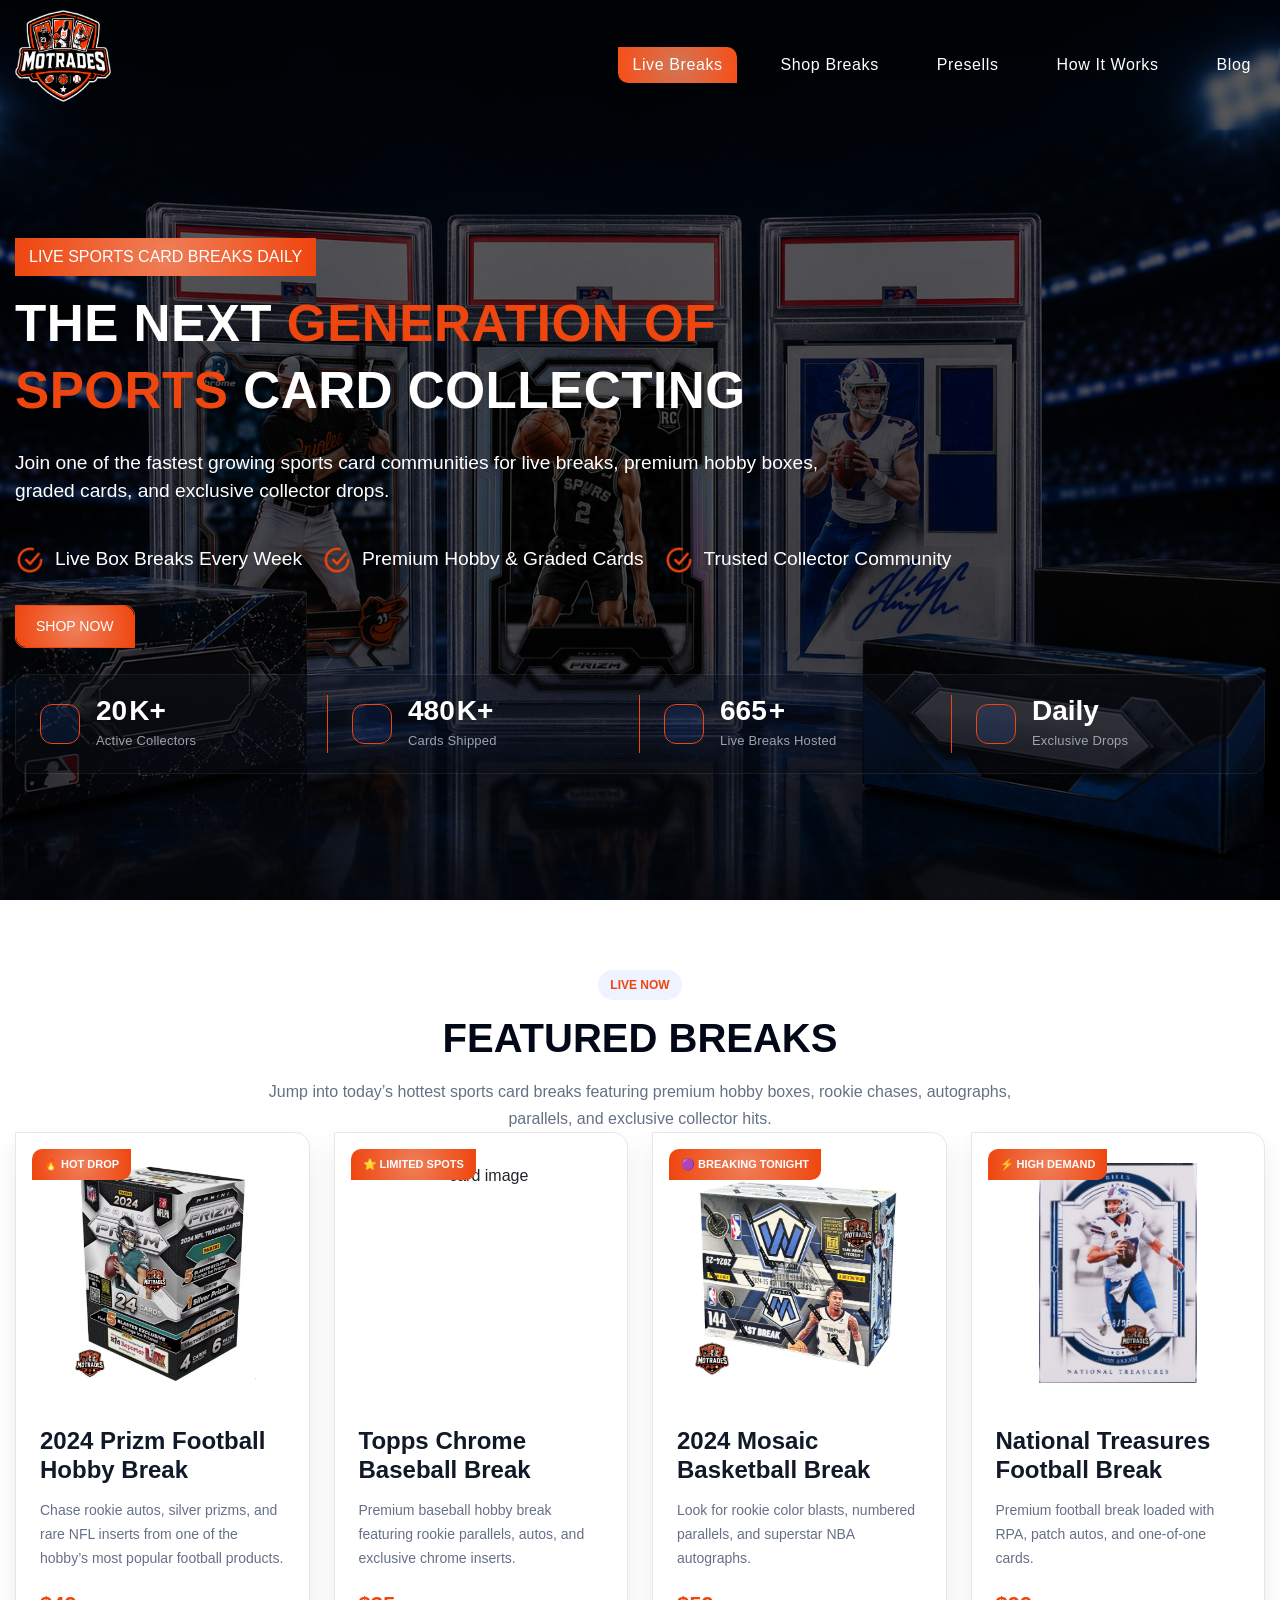
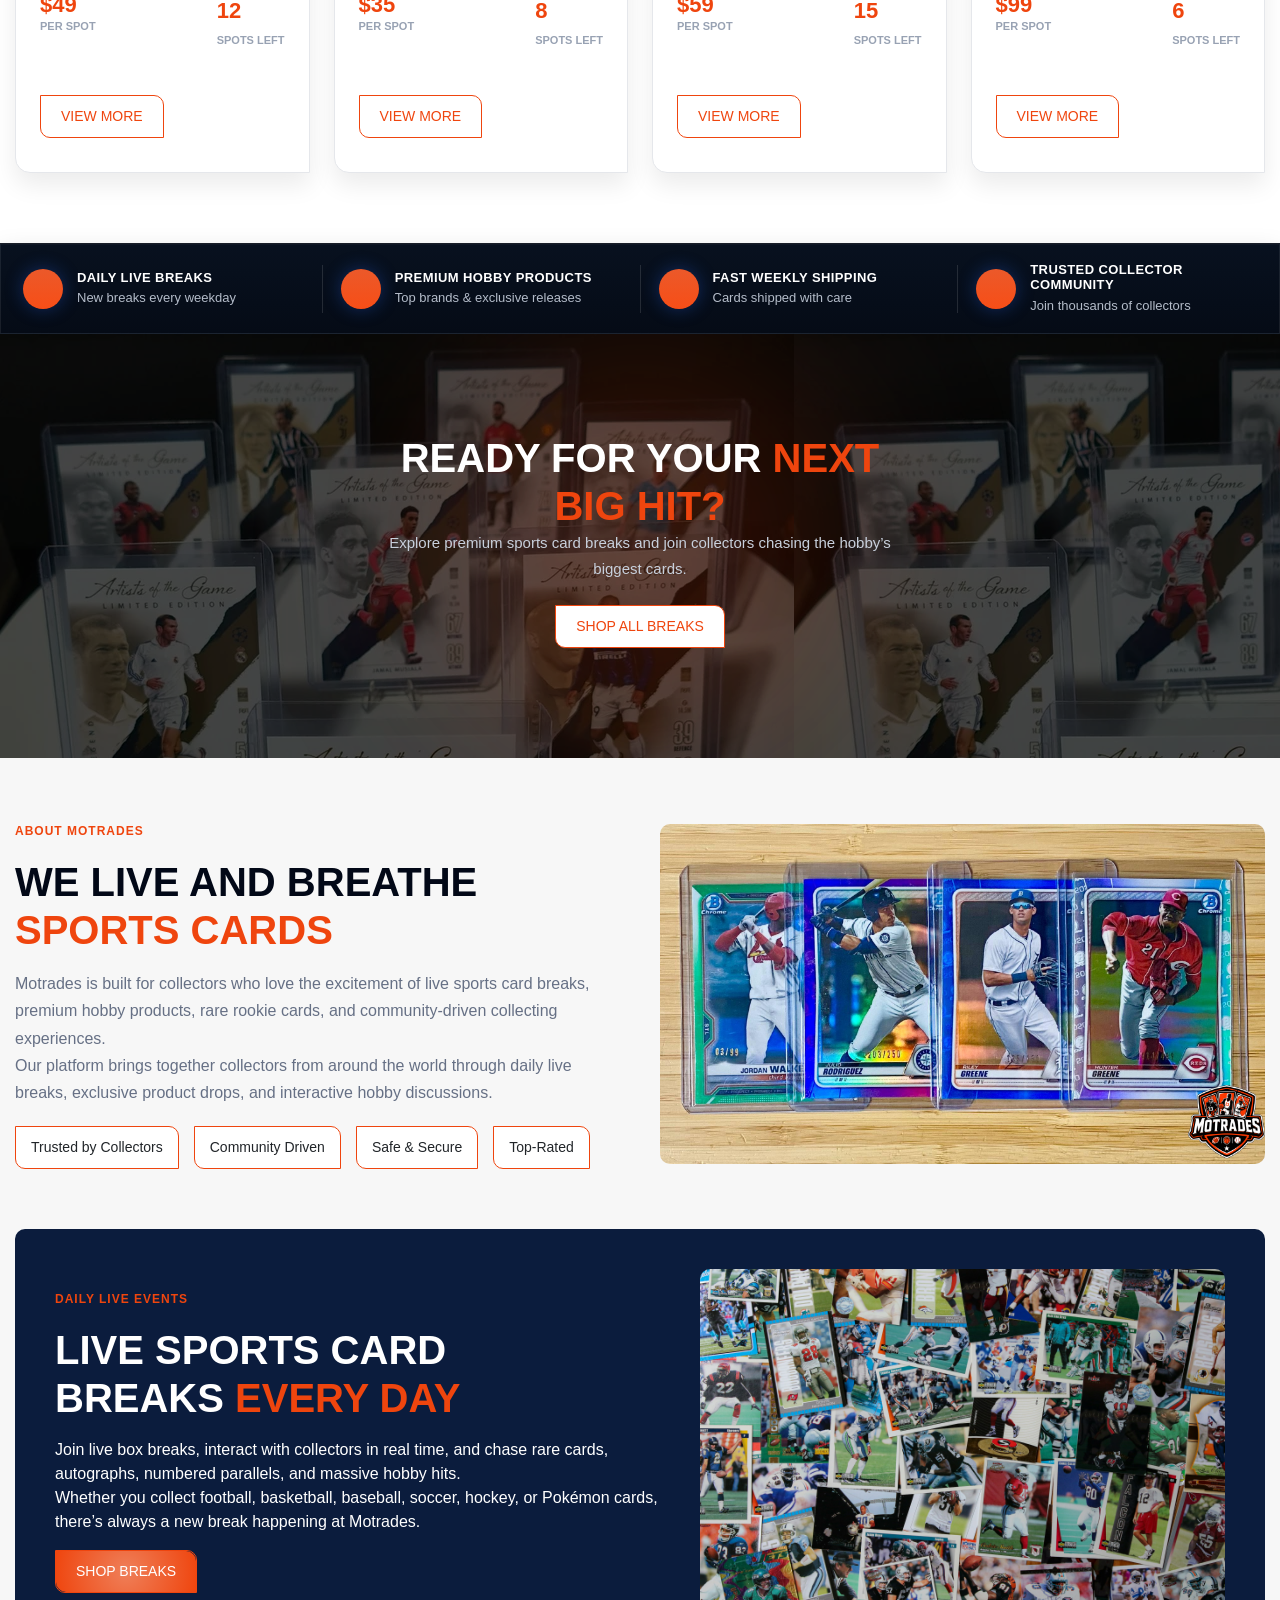
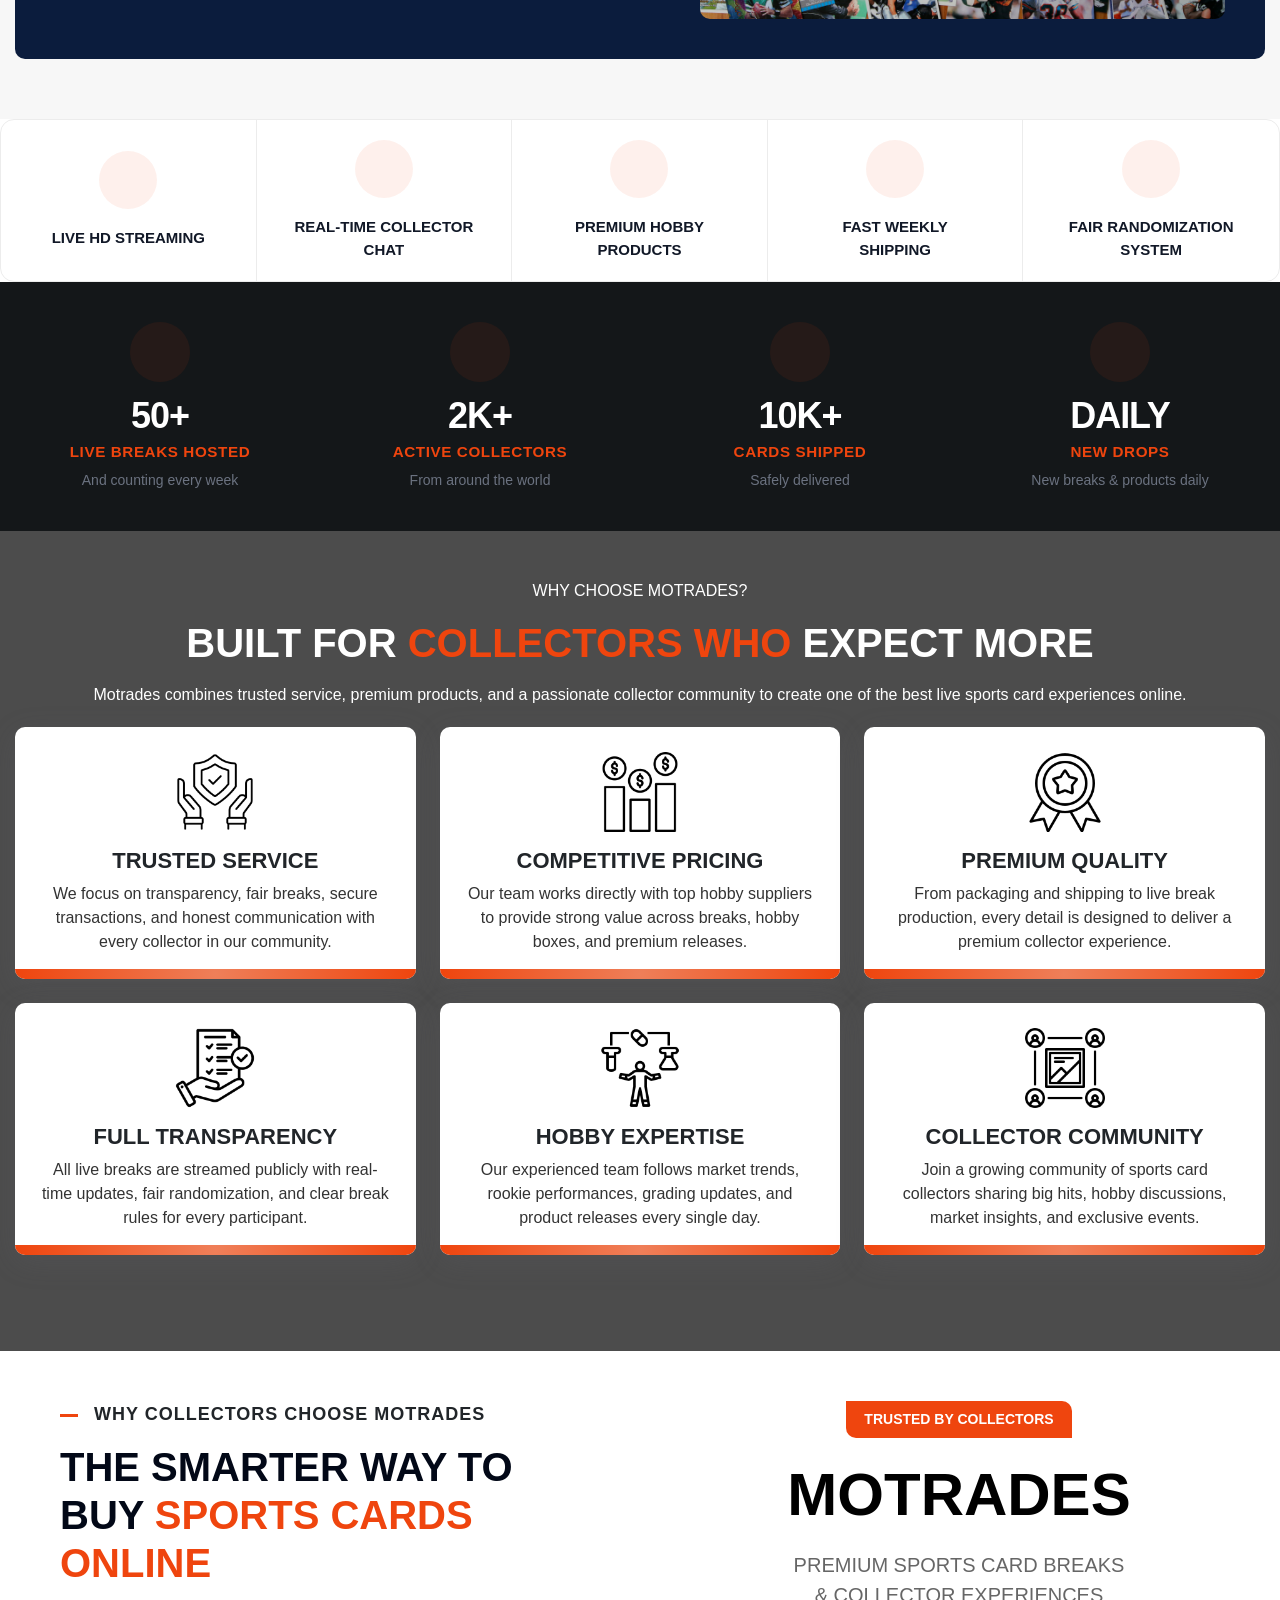
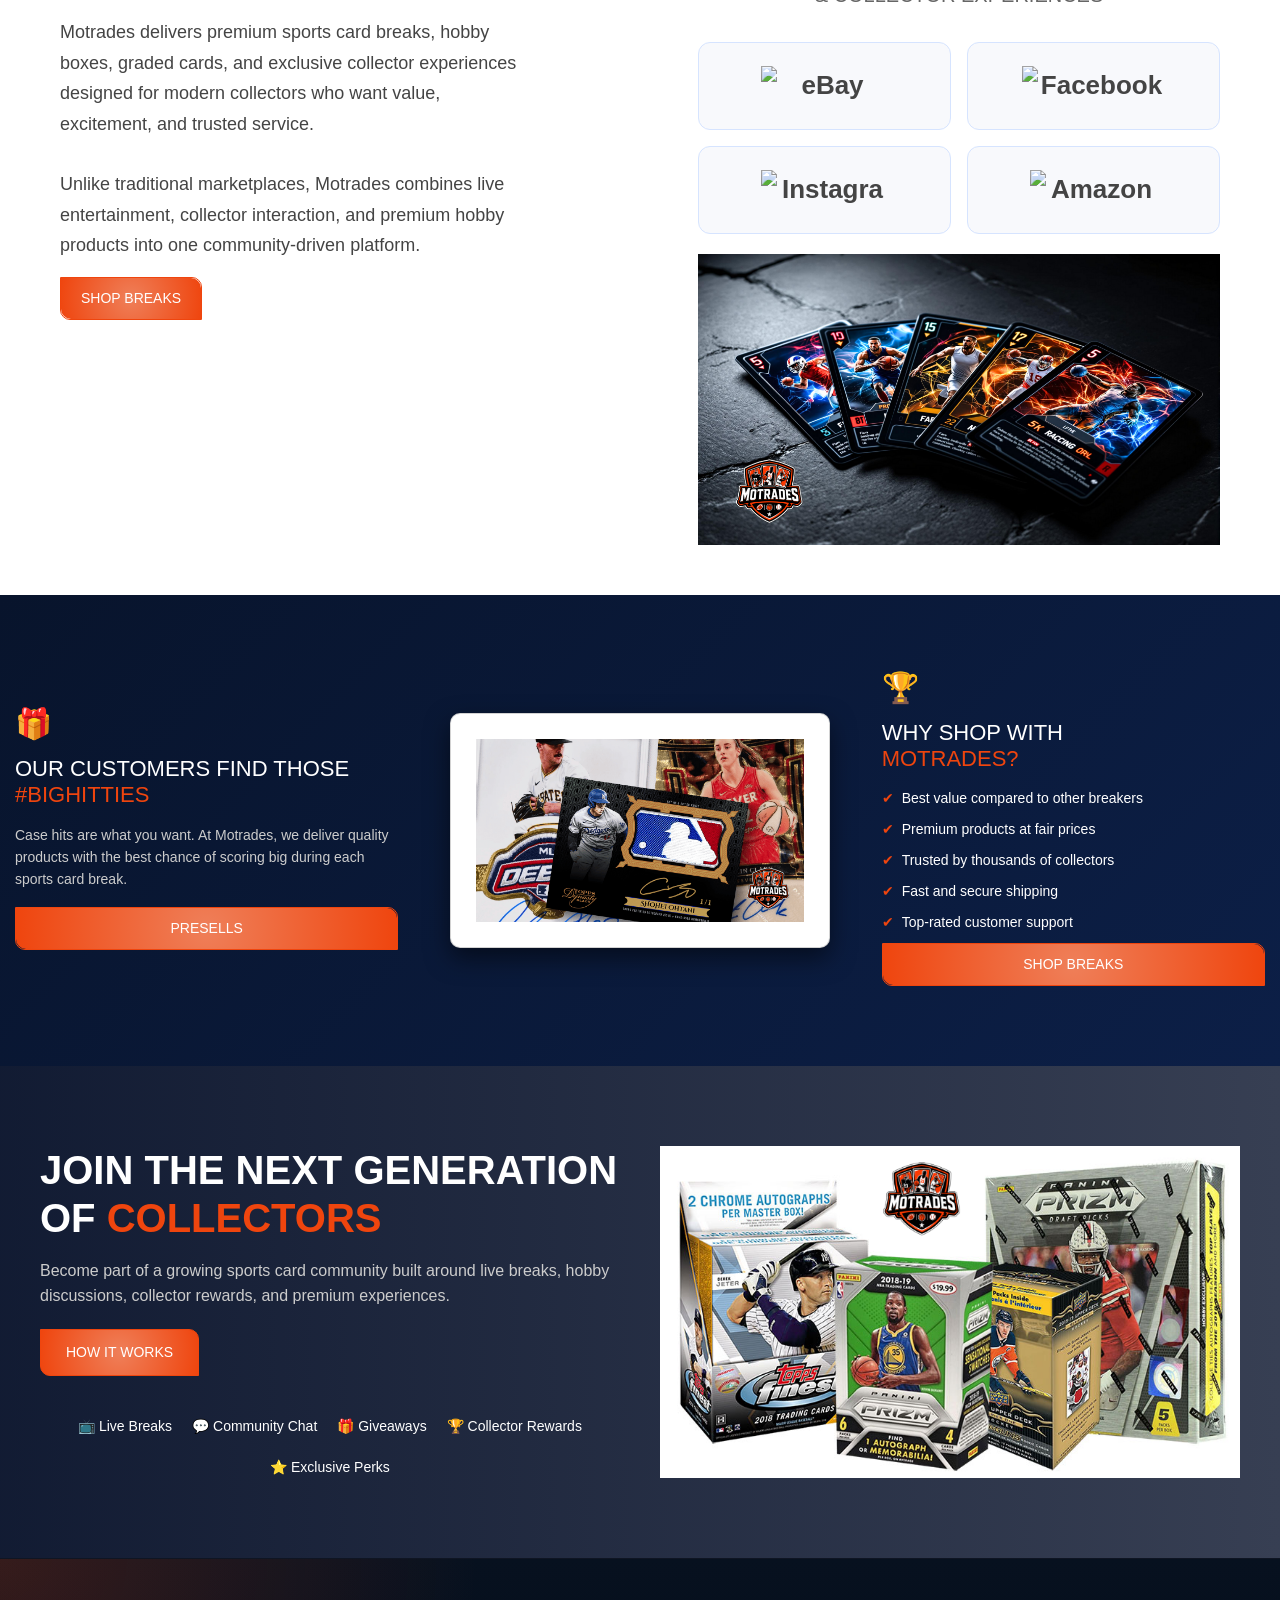
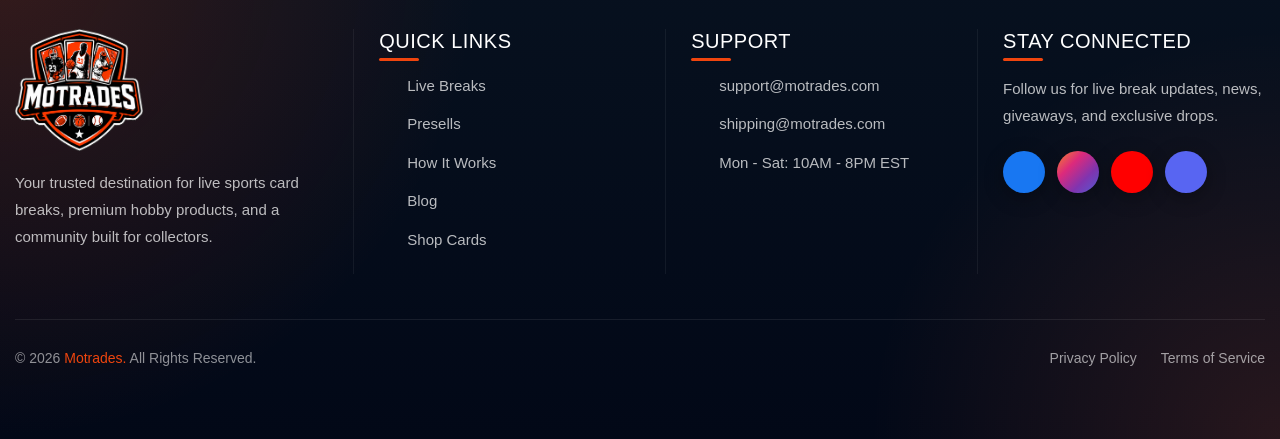
==== commit 02de4f6e: "fix" ====
--- a/index.html
+++ b/index.html
@@ -551,7 +551,7 @@
                     </div>
 
                     <h3 class="home_live_sports_card_count">
-                        <span class="home_counter" data-target="700">0</span>+
+                        <span class="home_counter" data-target="700">50</span>+
                     </h3>
 
                     <h4 class="home_live_sports_card_title">LIVE BREAKS HOSTED</h4>
@@ -567,7 +567,7 @@
                     </div>
 
                     <h3 class="home_live_sports_card_count">
-                        <span class="home_counter" data-target="20">0</span>K+
+                        <span class="home_counter" data-target="20">2</span>K+
                     </h3>
 
                     <h4 class="home_live_sports_card_title">ACTIVE COLLECTORS</h4>
@@ -583,7 +583,7 @@
                     </div>
 
                     <h3 class="home_live_sports_card_count">
-                        <span class="home_counter" data-target="500">0</span>K+
+                        <span class="home_counter" data-target="500">10</span>K+
                     </h3>
 
                     <h4 class="home_live_sports_card_title">CARDS SHIPPED</h4>
--- a/assets/css/style.css
+++ b/assets/css/style.css
@@ -290,7 +290,7 @@
 }
 
 .site_logo img {
-  max-width: 7rem;
+  max-width: 6rem;
 }
 
 /* header css end */
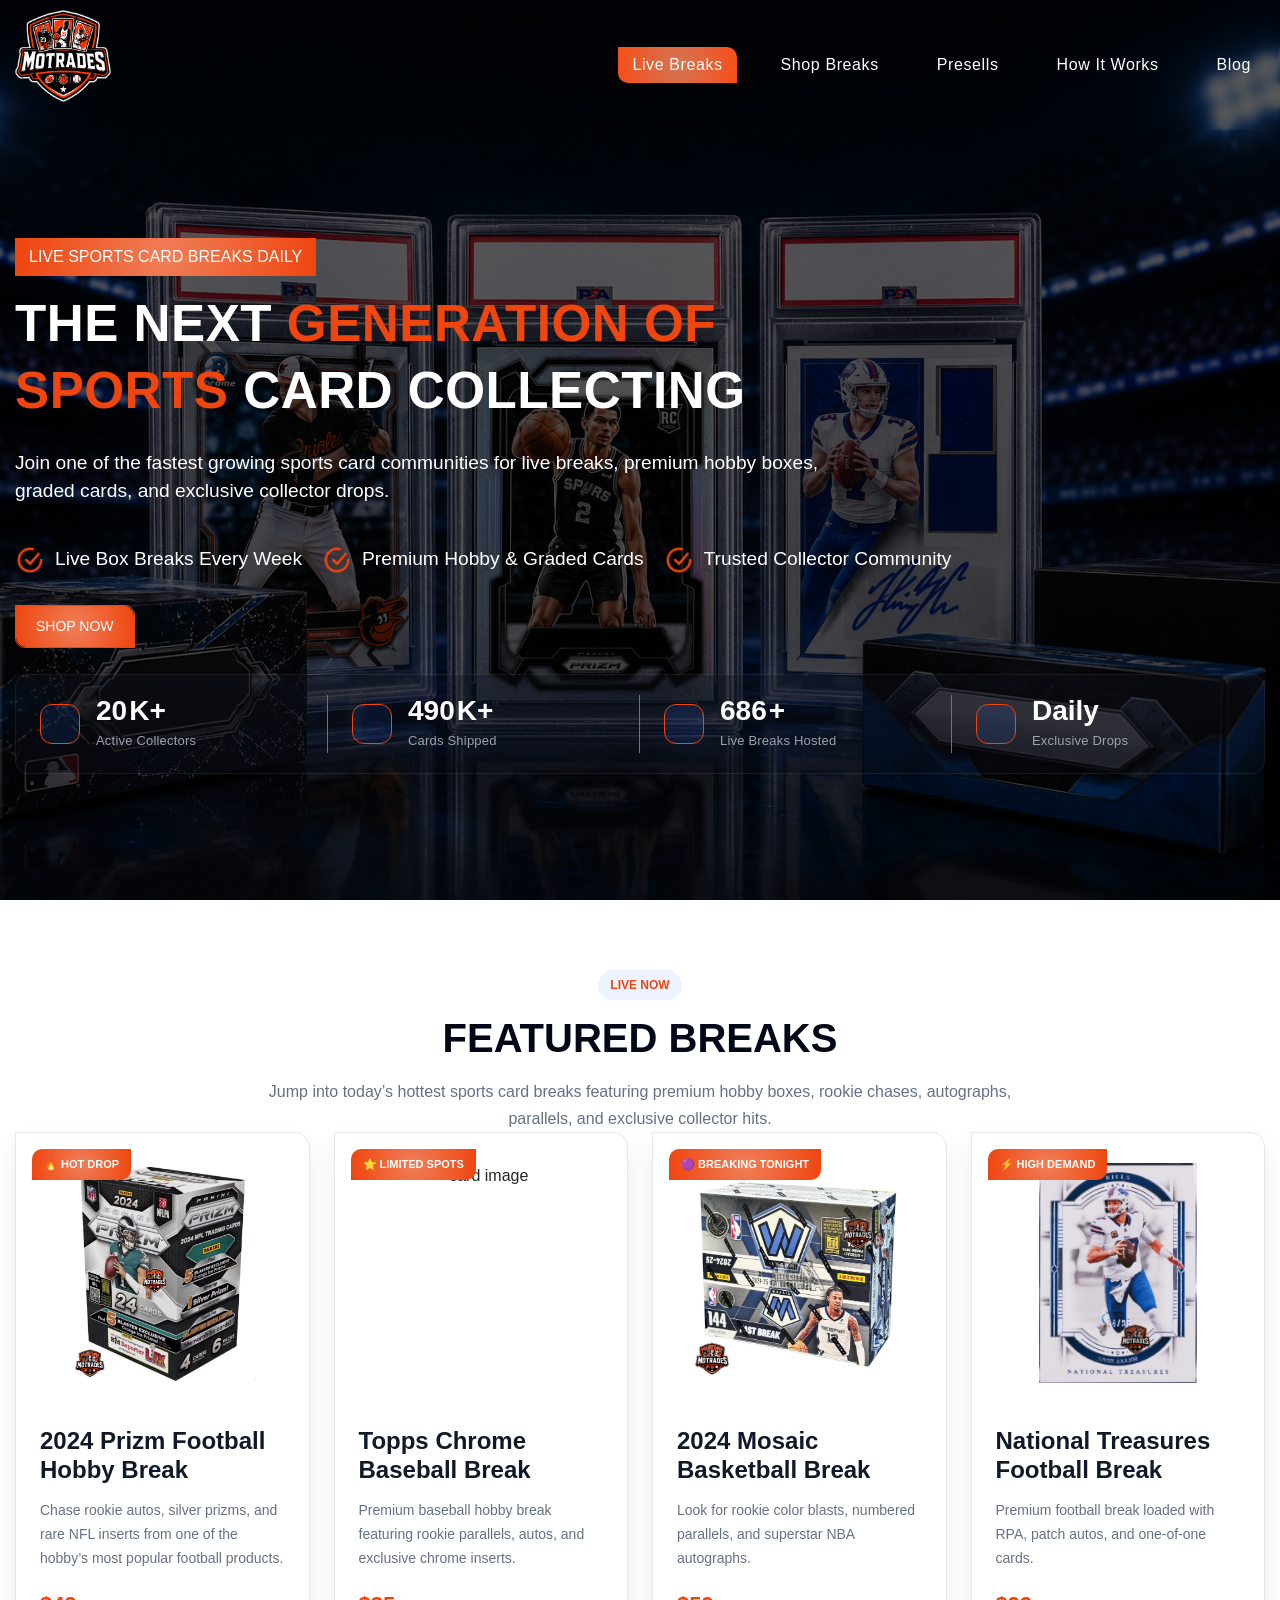
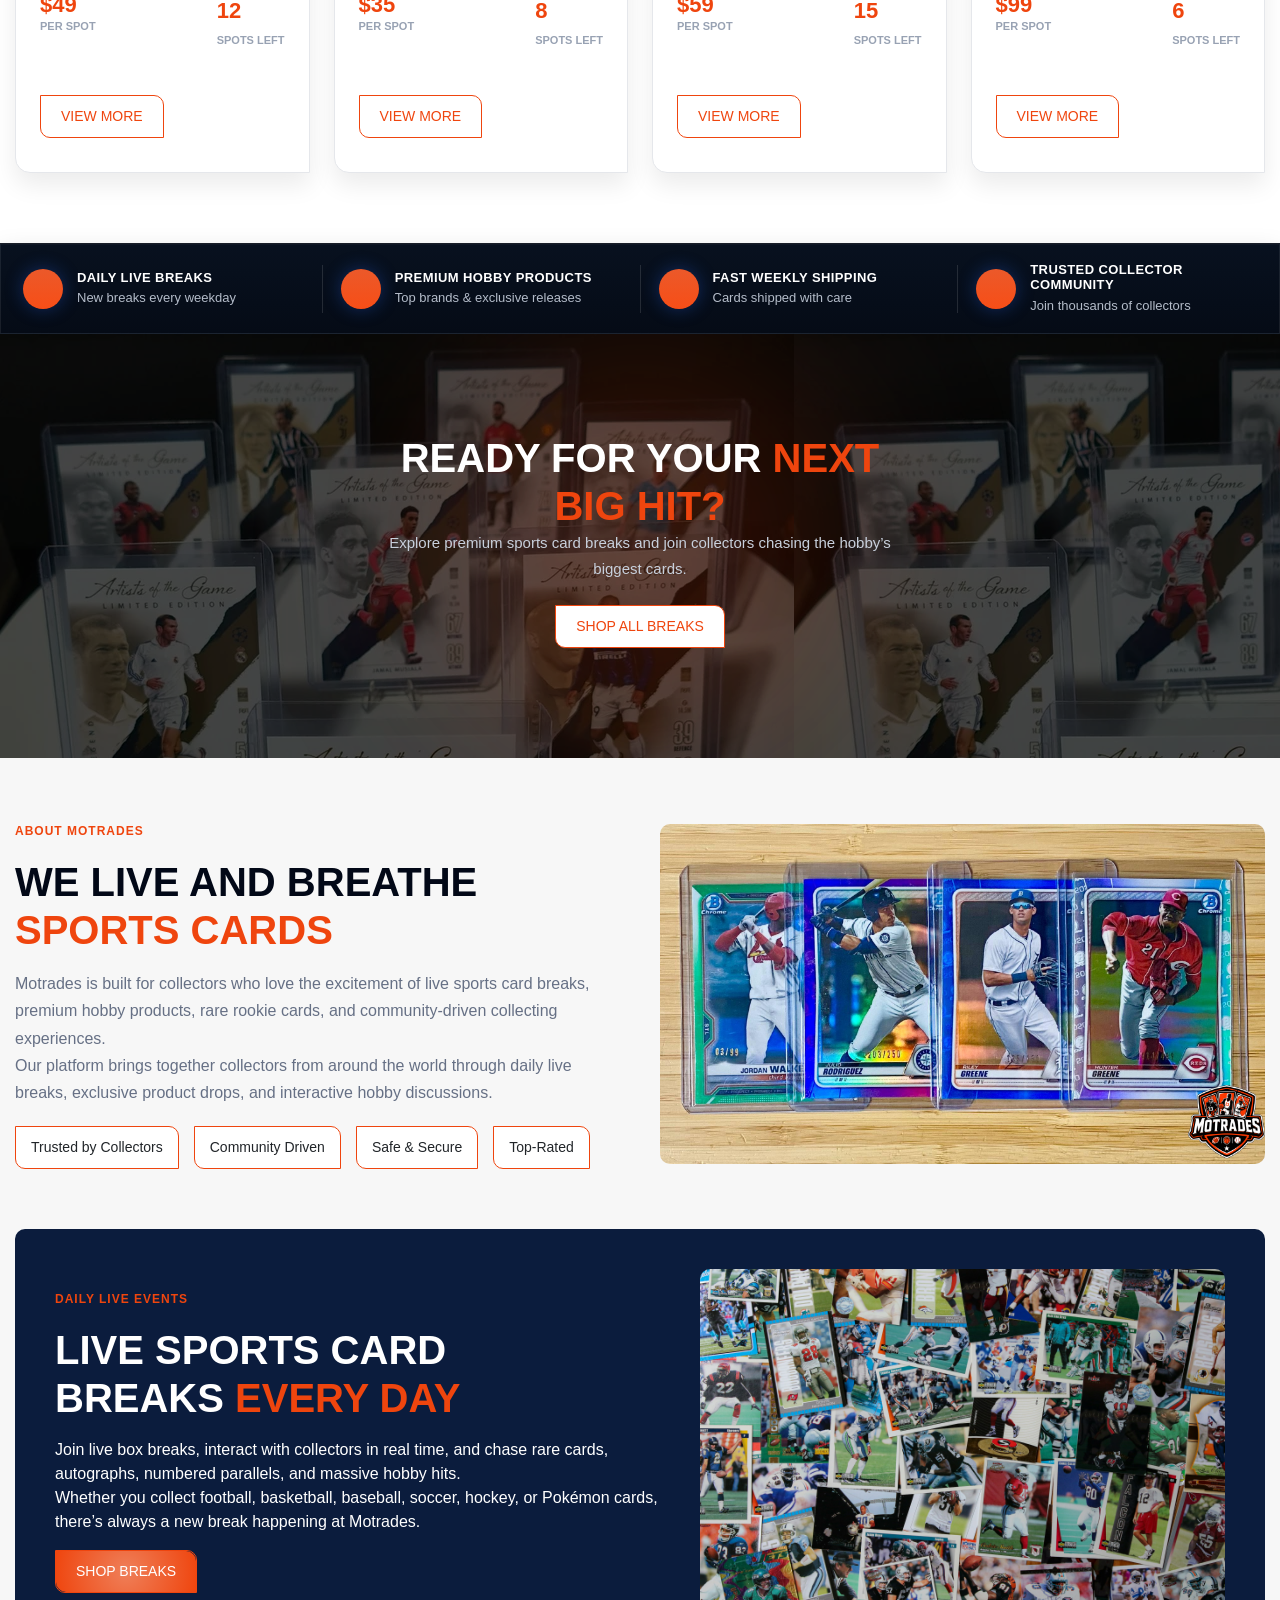
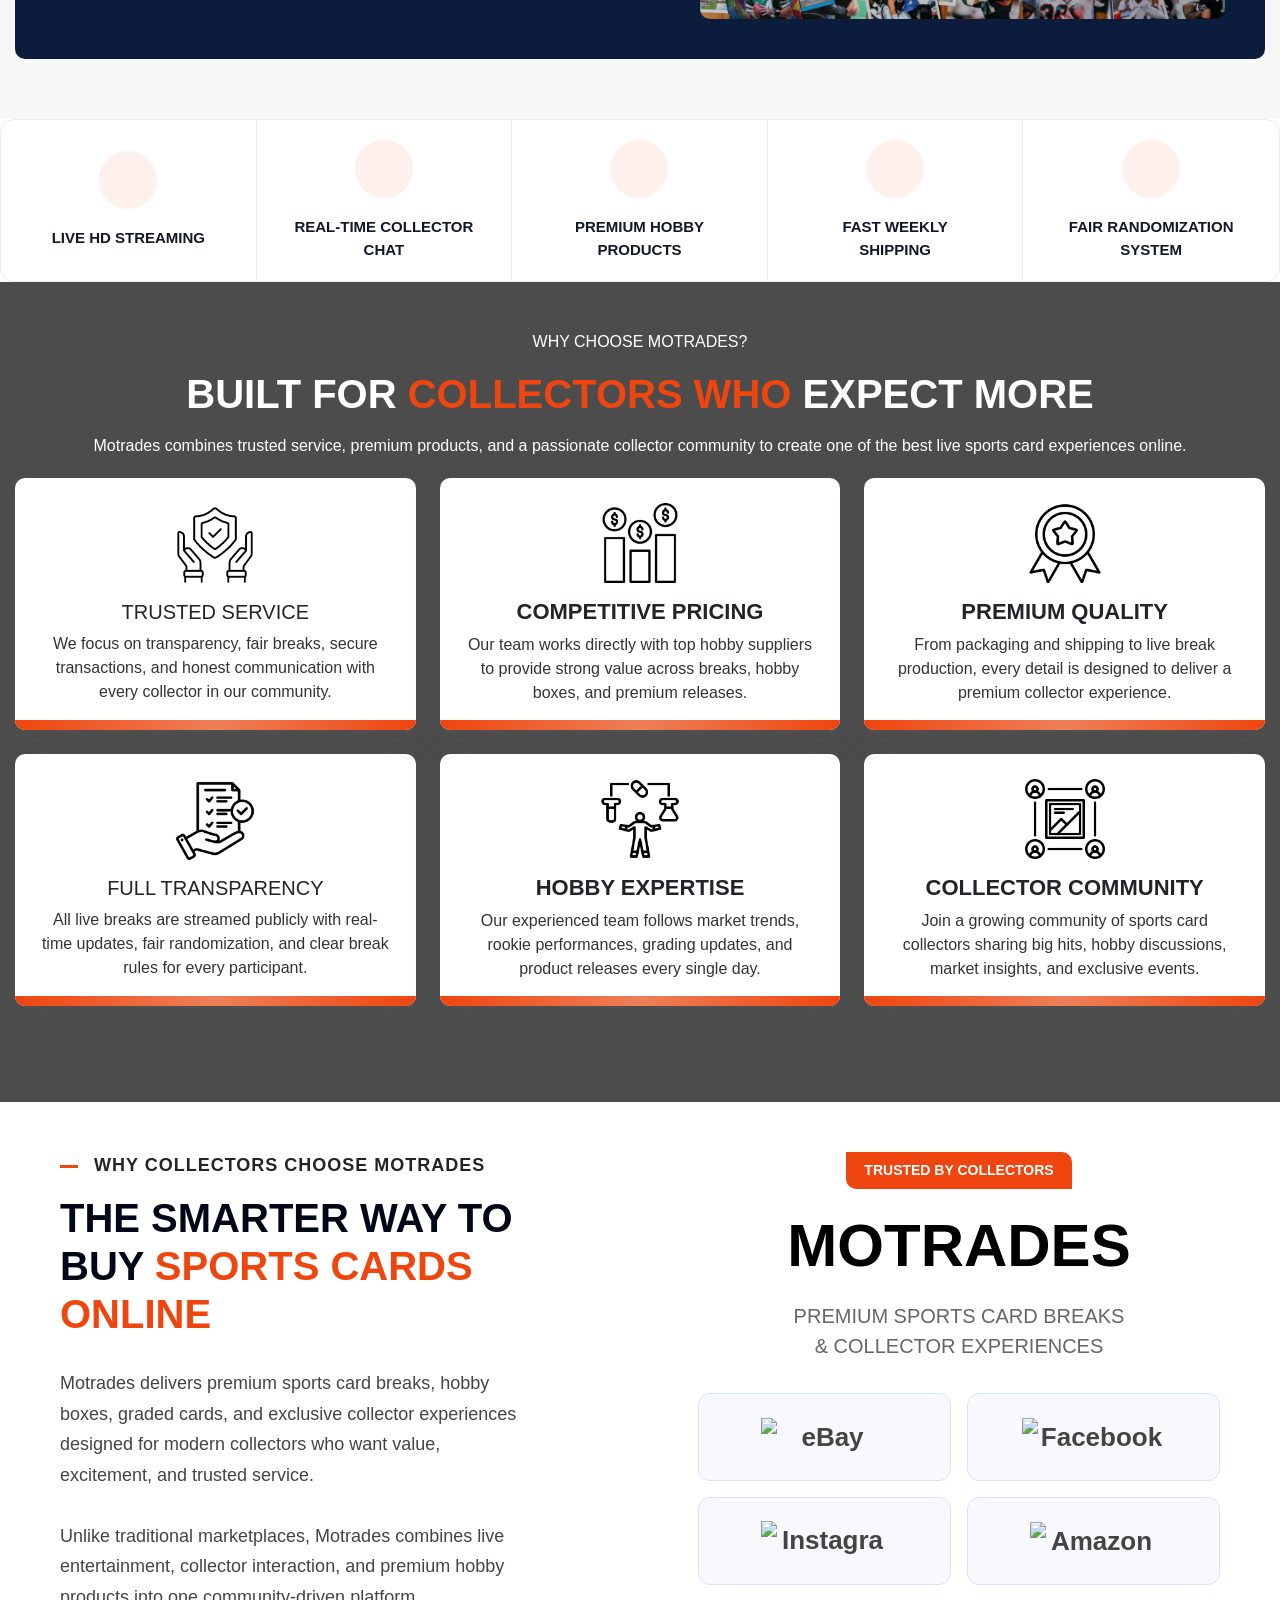
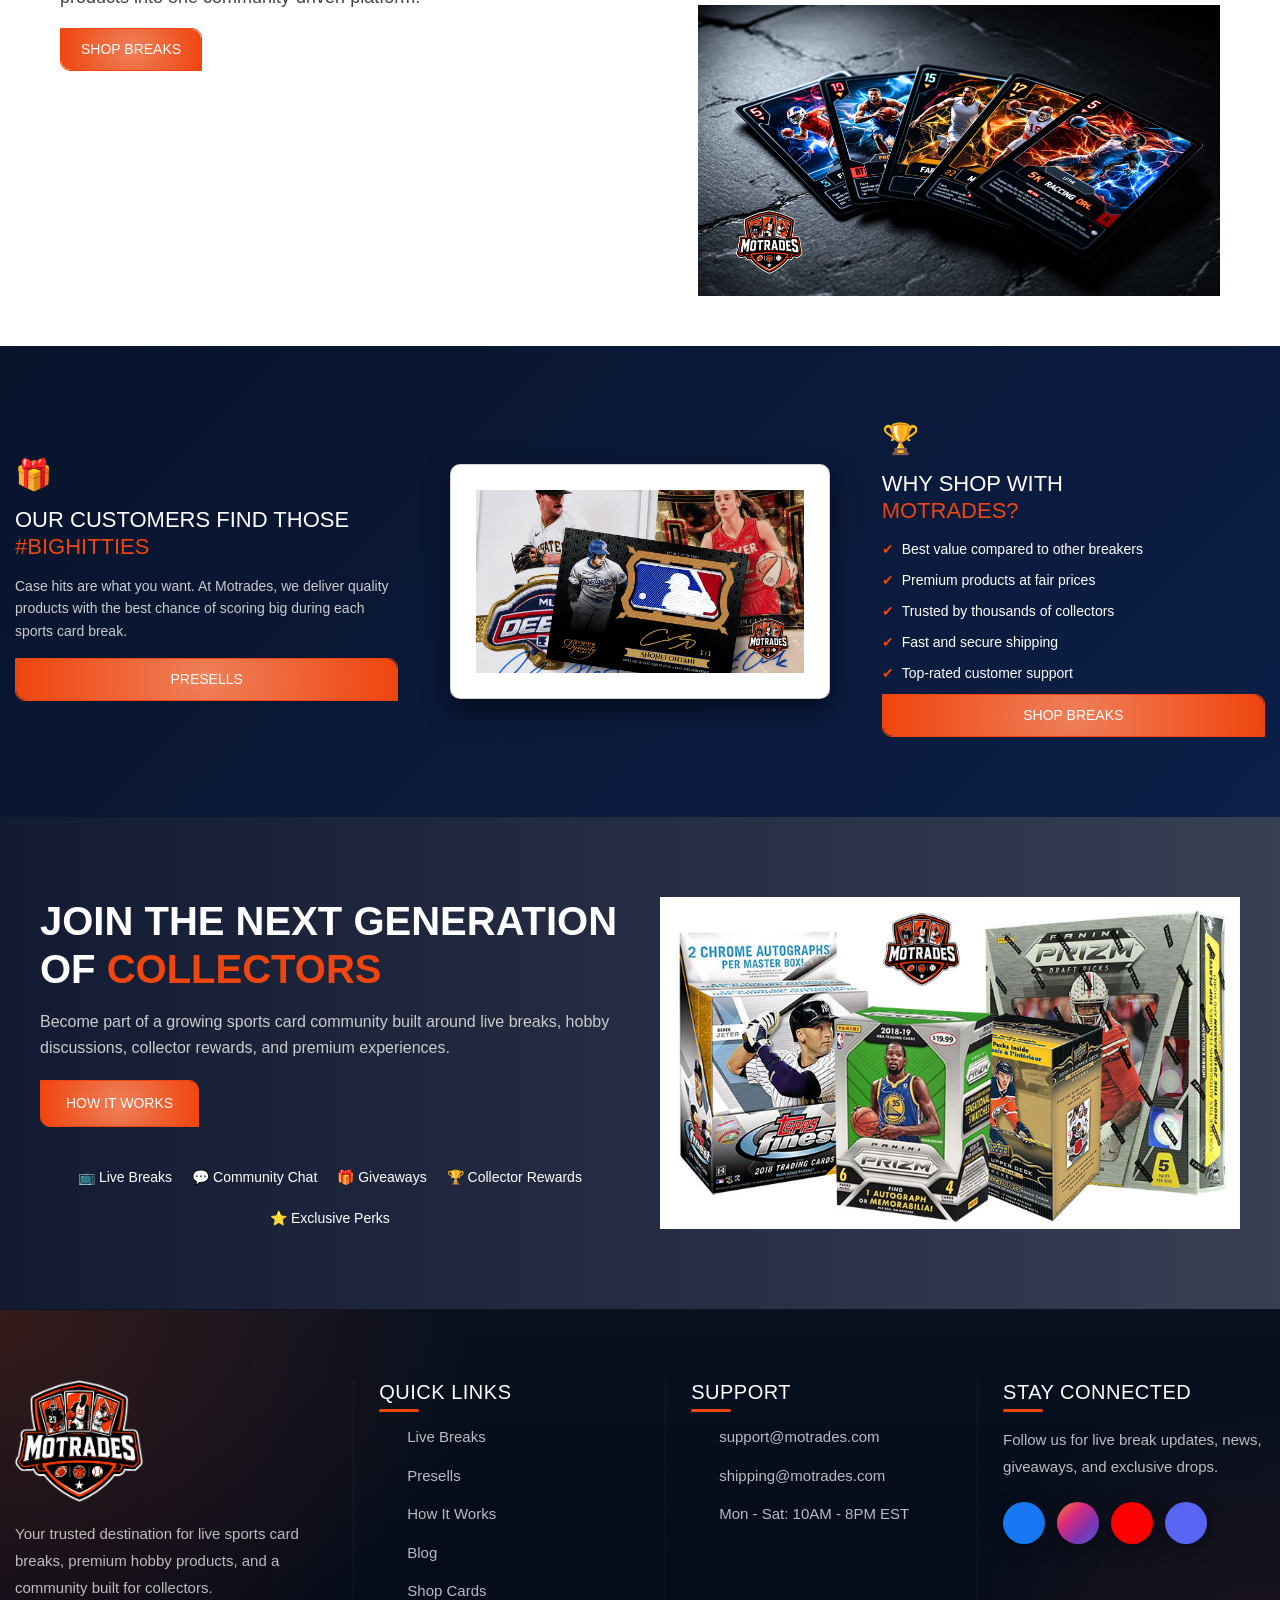
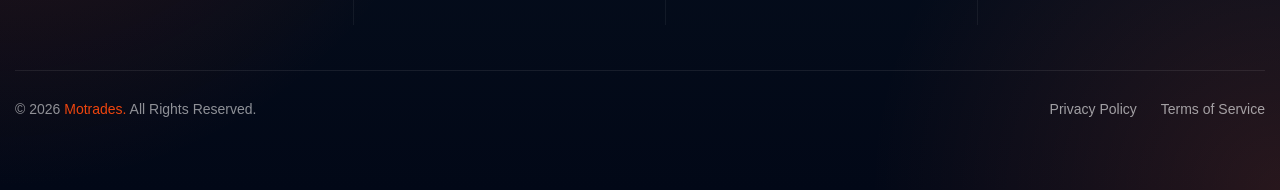
==== commit d410ed8c: "fix" ====
--- a/index.html
+++ b/index.html
@@ -653,9 +653,9 @@
                                     <img src="assets/images/competitive.png" alt="">
                                 </div>
                                 <div class="choose-text">
-                                    <h5 class="mb-2">
+                                    <h3 class="mb-2">
                                         COMPETITIVE PRICING
-                                    </h5>
+                                    </h3>
                                     <p>
                                         Our team works directly with top hobby suppliers to provide strong value across
                                         breaks, hobby boxes, and premium releases.
@@ -671,9 +671,9 @@
                                     <img src="assets/images/best-seller.png" alt="">
                                 </div>
                                 <div class="choose-text">
-                                    <h5 class="mb-2">
+                                    <h3 class="mb-2">
                                         PREMIUM QUALITY
-                                    </h5>
+                                    </h3>
                                     <p>
                                         From packaging and shipping to live break production, every detail is designed
                                         to deliver a premium collector experience.
@@ -707,9 +707,9 @@
                                     <img src="assets/images/scientist.png" alt="">
                                 </div>
                                 <div class="choose-text">
-                                    <h5 class="mb-2">
+                                    <h3 class="mb-2">
                                         HOBBY EXPERTISE
-                                    </h5>
+                                    </h3>
                                     <p>
                                         Our experienced team follows market trends, rookie performances, grading
                                         updates, and product releases every single day.
@@ -726,9 +726,9 @@
                                     <!-- <div class="choose-icon-img" style="background-image: url('assets/images/fav-icon6.png');"></div> -->
                                 </div>
                                 <div class="choose-text">
-                                    <h5 class="mb-2">
+                                    <h3 class="mb-2">
                                         COLLECTOR COMMUNITY
-                                    </h5>
+                                    </h3>
                                     <p>
                                         Join a growing community of sports card collectors sharing big hits, hobby
                                         discussions, market insights, and exclusive events.
@@ -847,7 +847,7 @@
 
                     <!-- CENTER IMAGES -->
                     <div class="card-images">
-                        <img src="assets/images/big-hit-image.png" class="card card1">  
+                        <img src="assets/images/big-hit-image.png" alt="big-hit" class="card card1">  
                     </div>
 
                     <!-- RIGHT -->
@@ -909,12 +909,14 @@
 
                     <!-- RIGHT IMAGES -->
                     <div class="next-gen__visual">
-                        <img src="assets/images/big-hitties-image.png" class="phone">
+                        <img src="assets/images/big-hitties-image.png"  alt="big-hitties" class="phone">
                     </div>
 
                 </div>
             </div>
         </section>
+
+    </main>
 
         <!-- best place to buy section start -->
          
@@ -1044,6 +1046,7 @@
         <script src="assets/js/aos.js"></script>
         <script src="assets/js/bootstrap.js"></script>
         <script src="assets/js/main.js"></script>
+
 </body>
 
 </html>
--- a/assets/css/style.css
+++ b/assets/css/style.css
@@ -1148,6 +1148,7 @@
 .home_live_sports_cards_wrapper {
   display: grid;
   grid-template-columns: repeat(4, 1fr);
+  display: none;
 }
 
 .home_live_sports_card_item {
@@ -1332,7 +1333,7 @@
   margin-bottom: 10px;
 }
 
-.choose-text h5 {
+.choose-text h3 {
   font-size: 1.375rem;
   font-weight: 600;
   line-height: 27px;
--- a/assets/css/responsive.css
+++ b/assets/css/responsive.css
@@ -440,11 +440,12 @@
         font-size: 2.75rem;
     }
 
-    .home_online_cards_products {
-        width: 100%;
-        max-width: 31.25rem;
-        height: 17.5rem;
-    }
+  .home_online_cards_products {
+    width: 100%;
+    max-width: 31.25rem;
+    height: 100%;
+    margin-bottom: 20px;
+}
 
     .home_online_cards_product_prizm {
         width: 10rem;
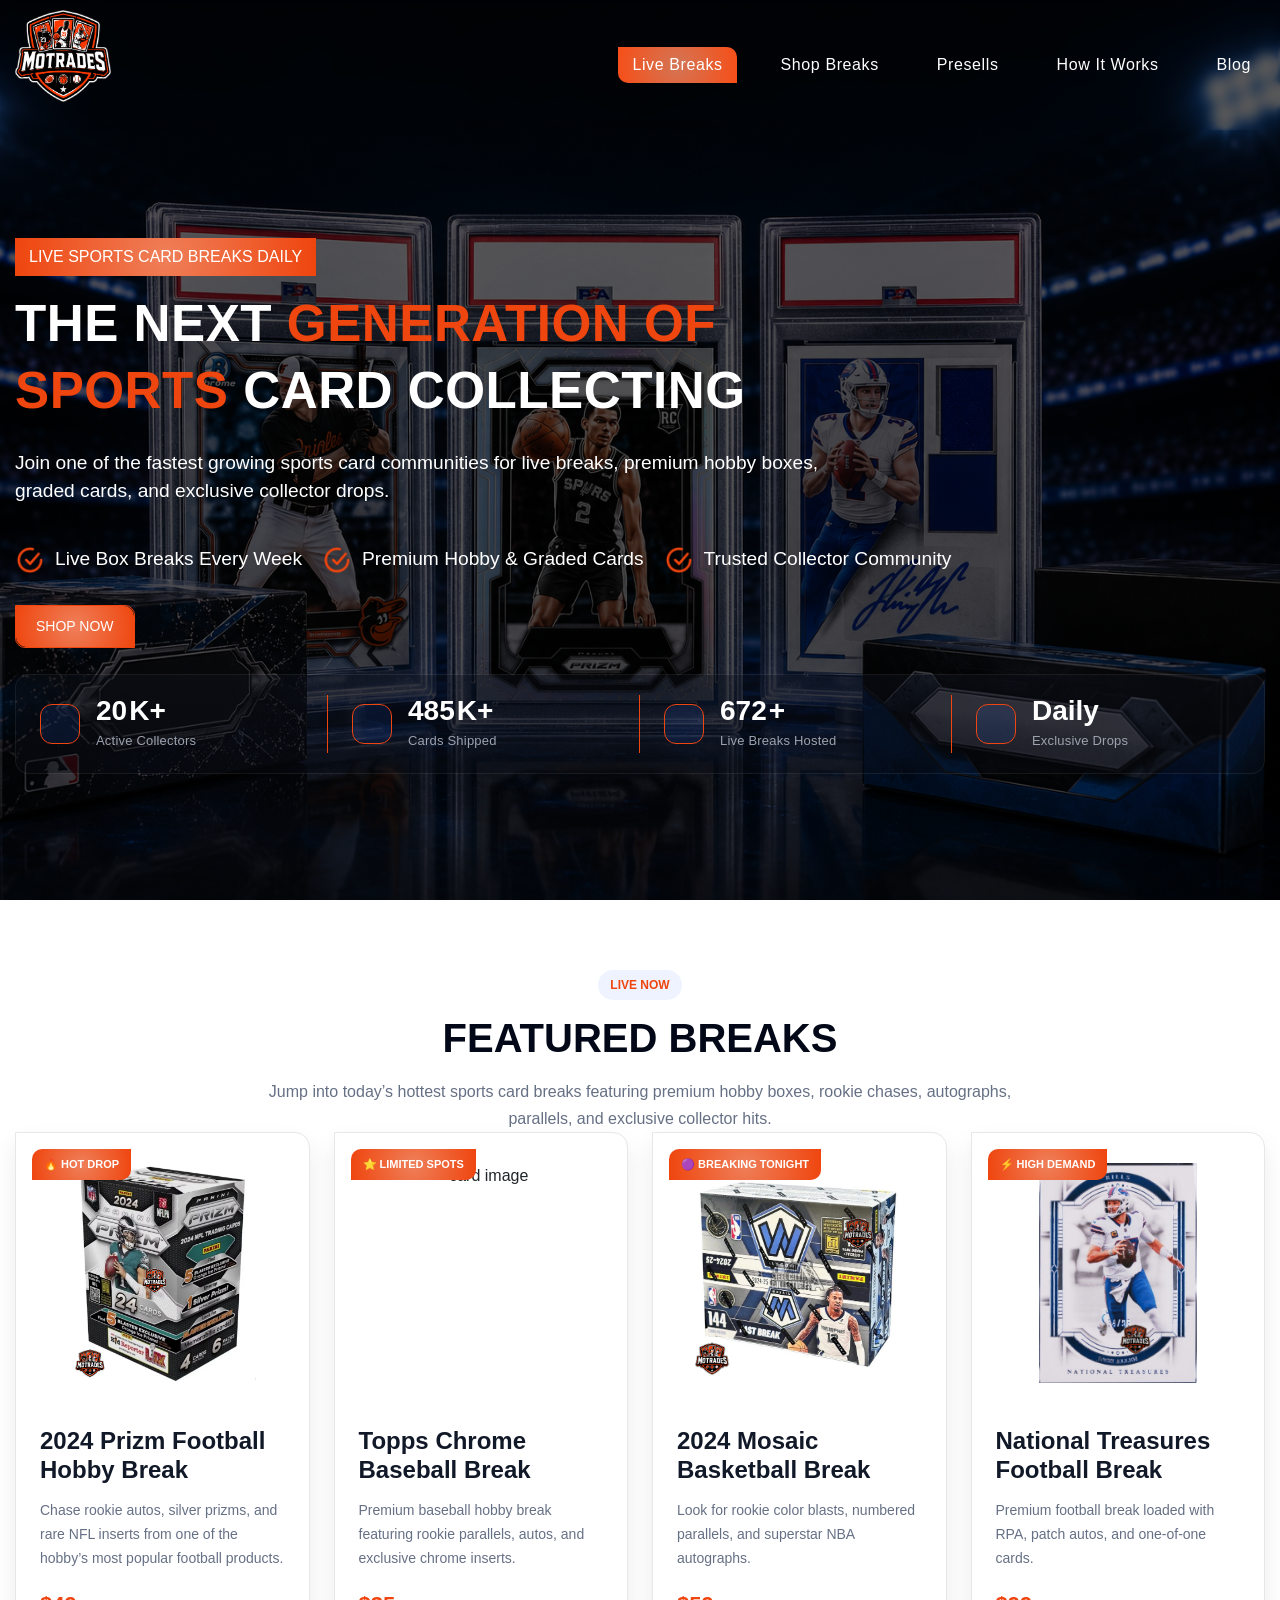
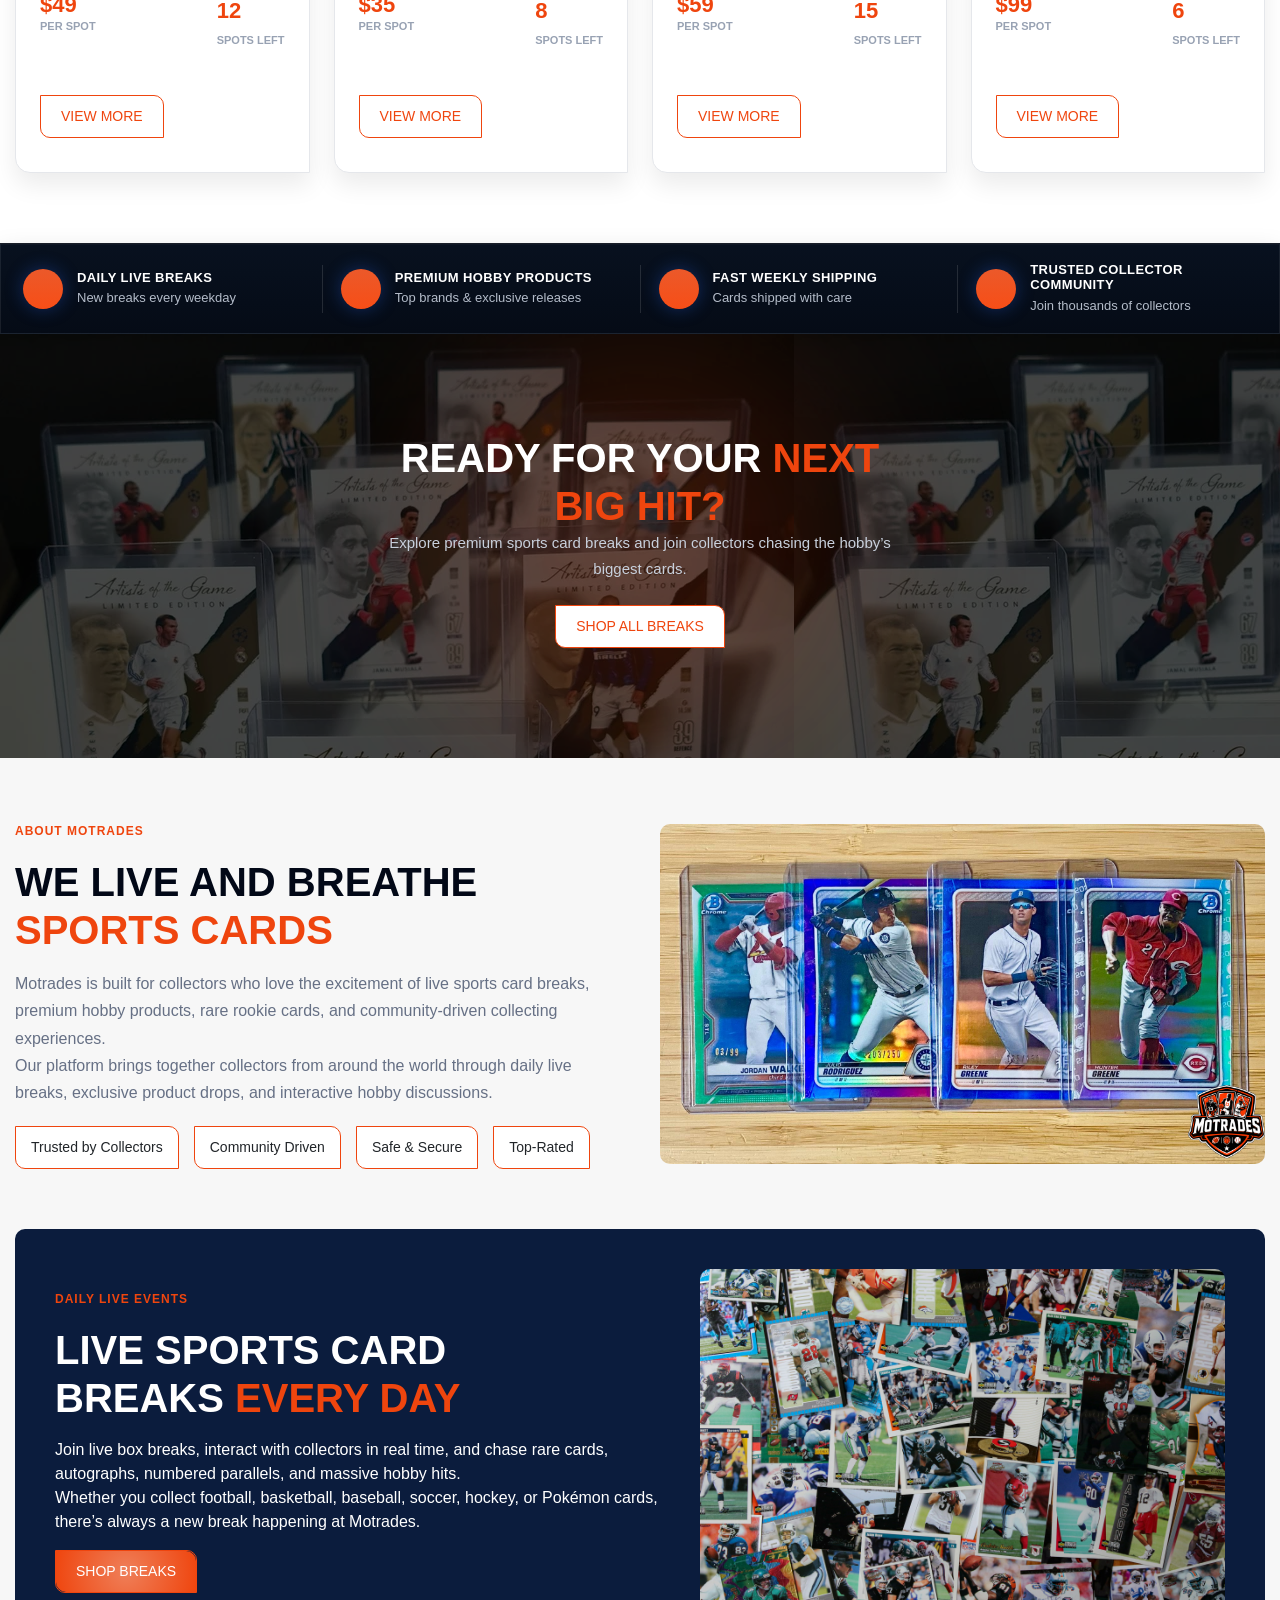
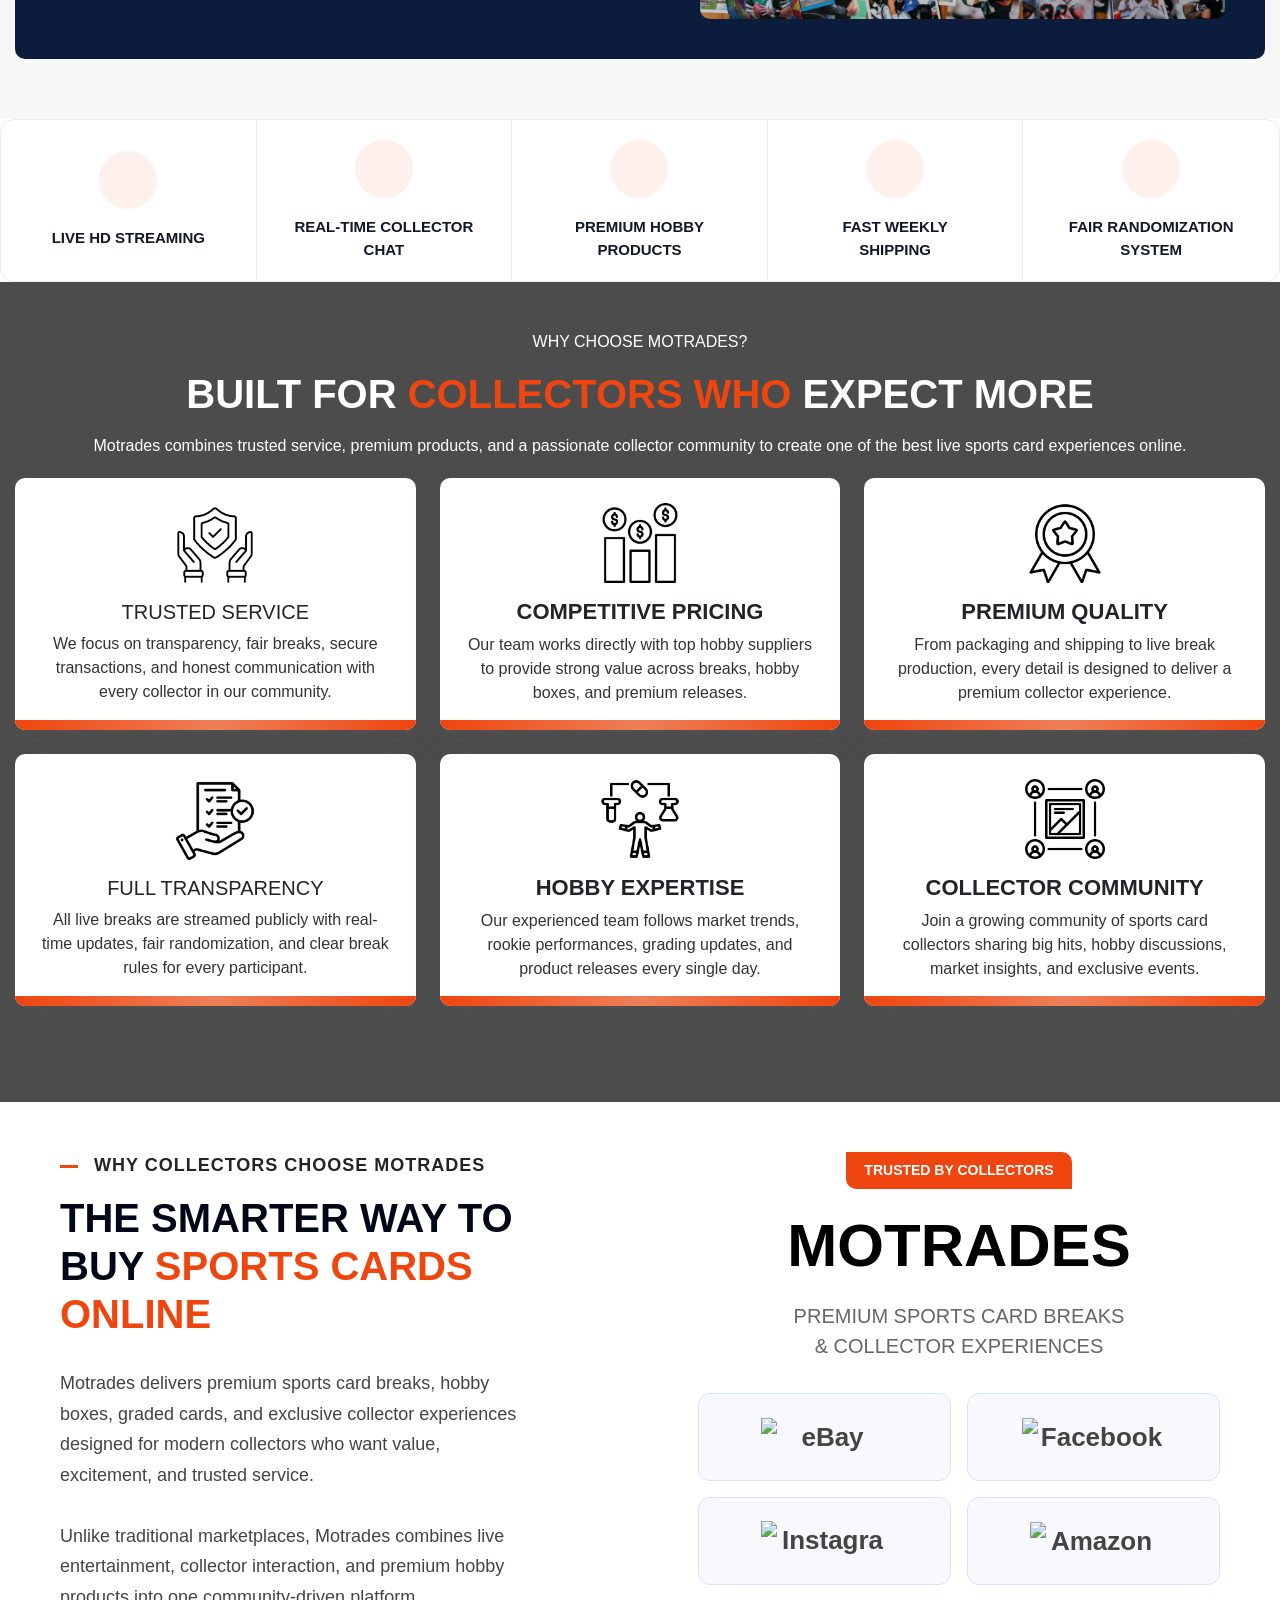
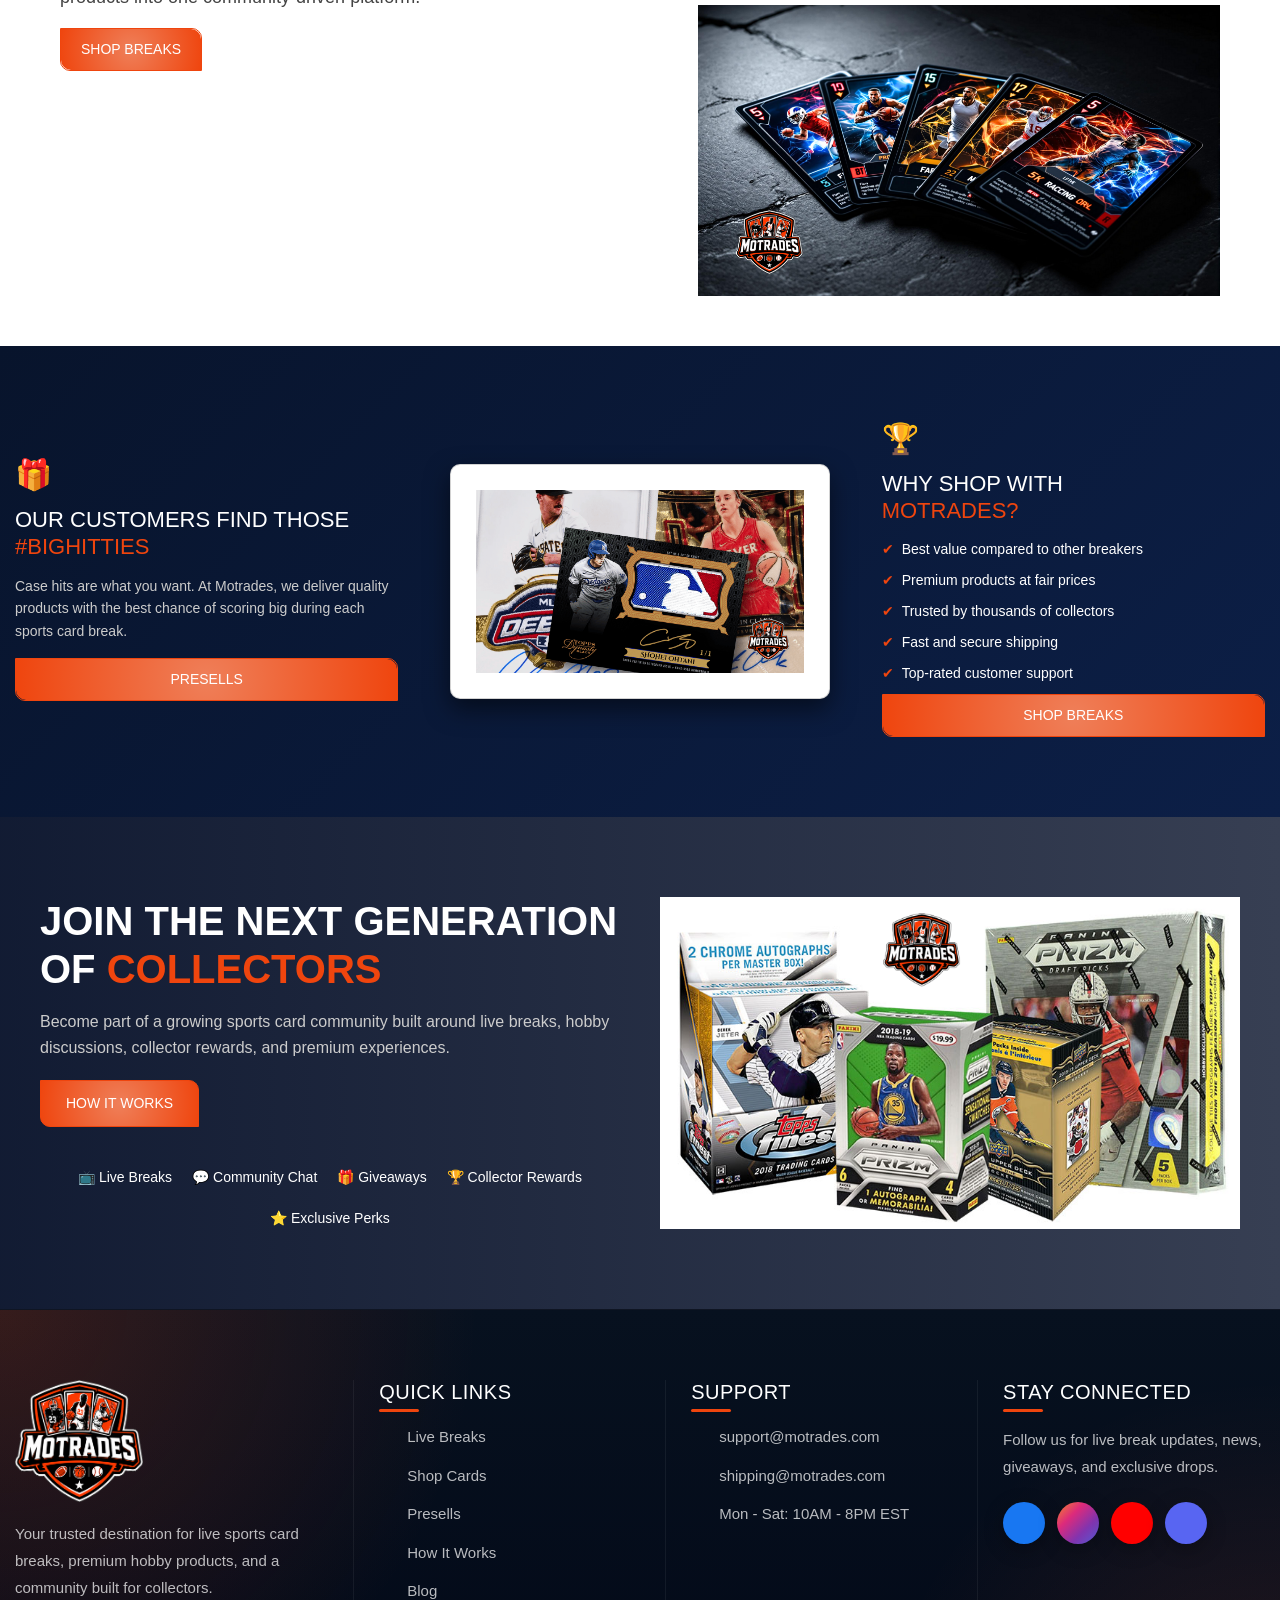
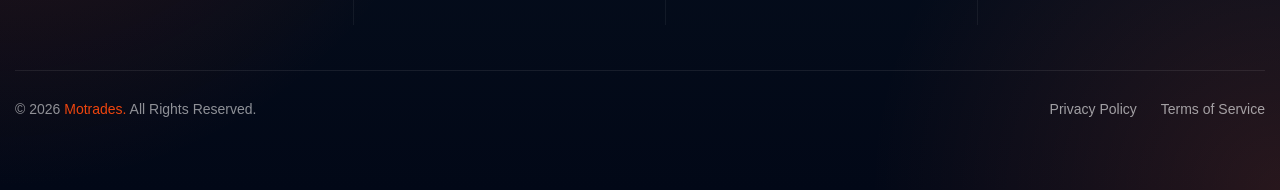
==== commit 62a5e3c3: "fix" ====
--- a/index.html
+++ b/index.html
@@ -947,6 +947,10 @@
                             </li>
                             <li>
                                 <i class="fas fa-chevron-right"></i>
+                                <a href="./shop-breaks">Shop Cards</a>
+                            </li>
+                            <li>
+                                <i class="fas fa-chevron-right"></i>
                                 <a href="./presells">Presells</a>
                             </li>
                             <li>
@@ -957,10 +961,7 @@
                                 <i class="fas fa-chevron-right"></i>
                                 <a href="./blog">Blog</a>
                             </li>
-                            <li>
-                                <i class="fas fa-chevron-right"></i>
-                                <a href="./shop-breaks">Shop Cards</a>
-                            </li>
+                            
                         </ul>
                     </div>
 
--- a/assets/css/style.css
+++ b/assets/css/style.css
@@ -2300,7 +2300,7 @@
   font-size: 22px;
 }
 
-.presell-steps .step-item h4 {
+.presell-steps .step-item h2 {
   color: #ef450e;
   font-size: 14px;
   font-weight: 700;
@@ -2549,7 +2549,7 @@
   color: #ef450e;
 }
 
-.card h3 {
+.card h2 {
   font-size: 16px;
   margin-bottom: 12px;
   font-weight: 600;
@@ -2764,7 +2764,7 @@
   right: 0;
   transform: translate(100%, 100%);
 }
-.journal_cards_sec .room-item .ri-text h4 {
+.journal_cards_sec .room-item .ri-text h2 {
   font-size: 1.3rem;
   line-height: 1.3;
   text-align: center;
@@ -2856,7 +2856,7 @@
   margin-bottom: 0.5rem;
 }
 
-.blog_desc_grps h3 {
+.blog_desc_grps h2 {
   font-size: 1.4rem;
   font-weight: 600;
 }
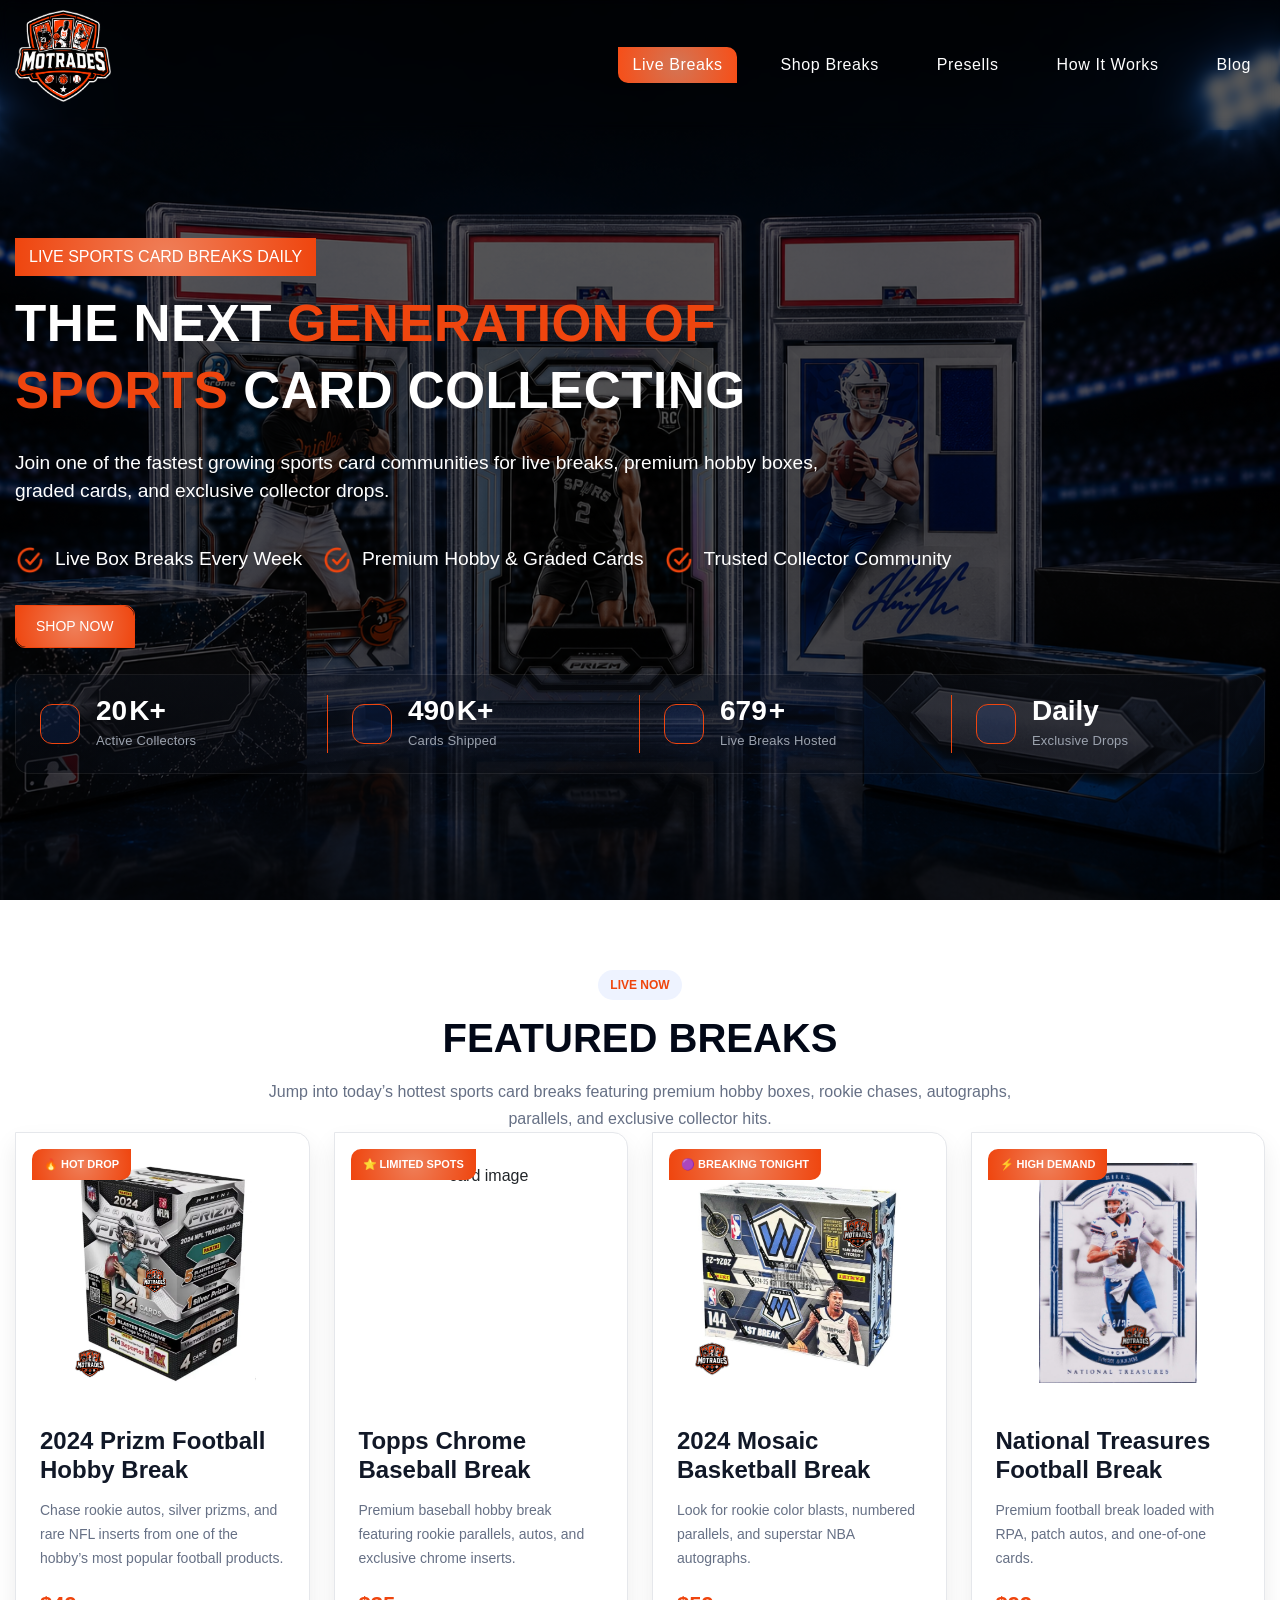
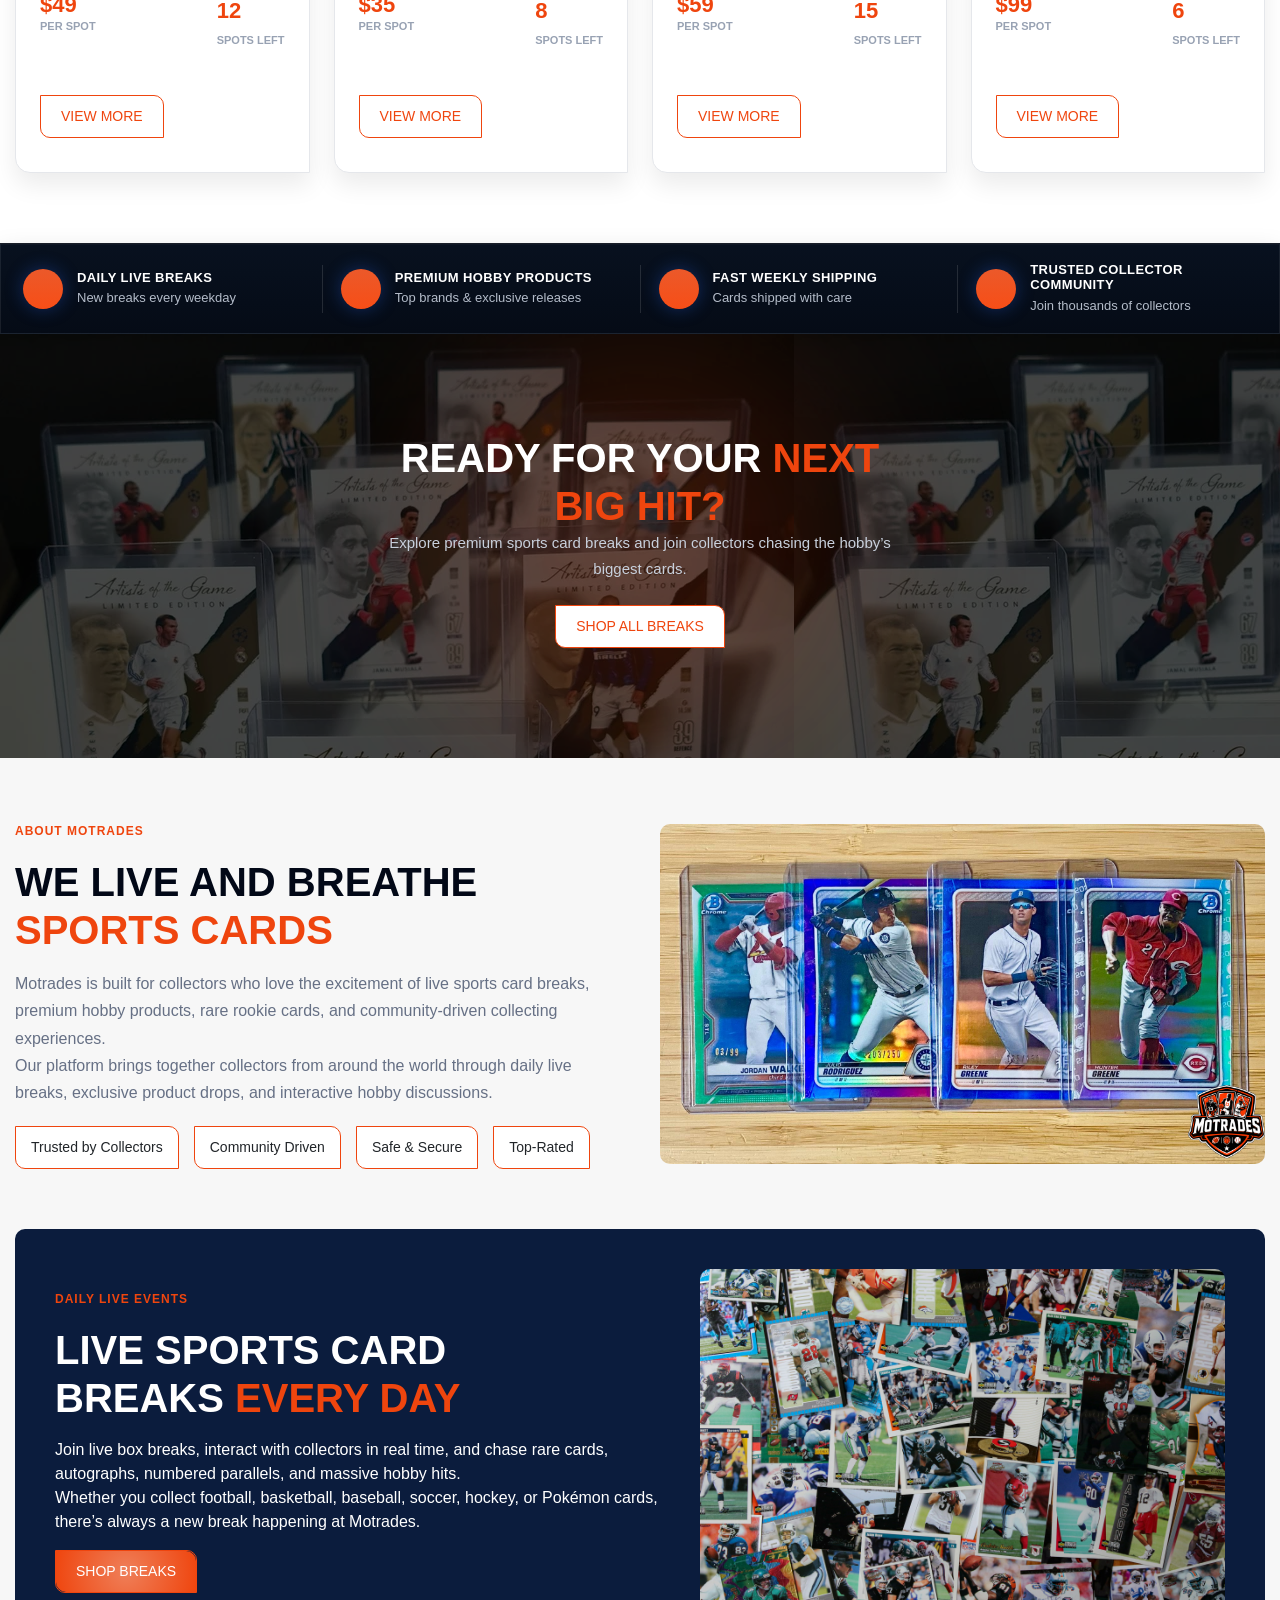
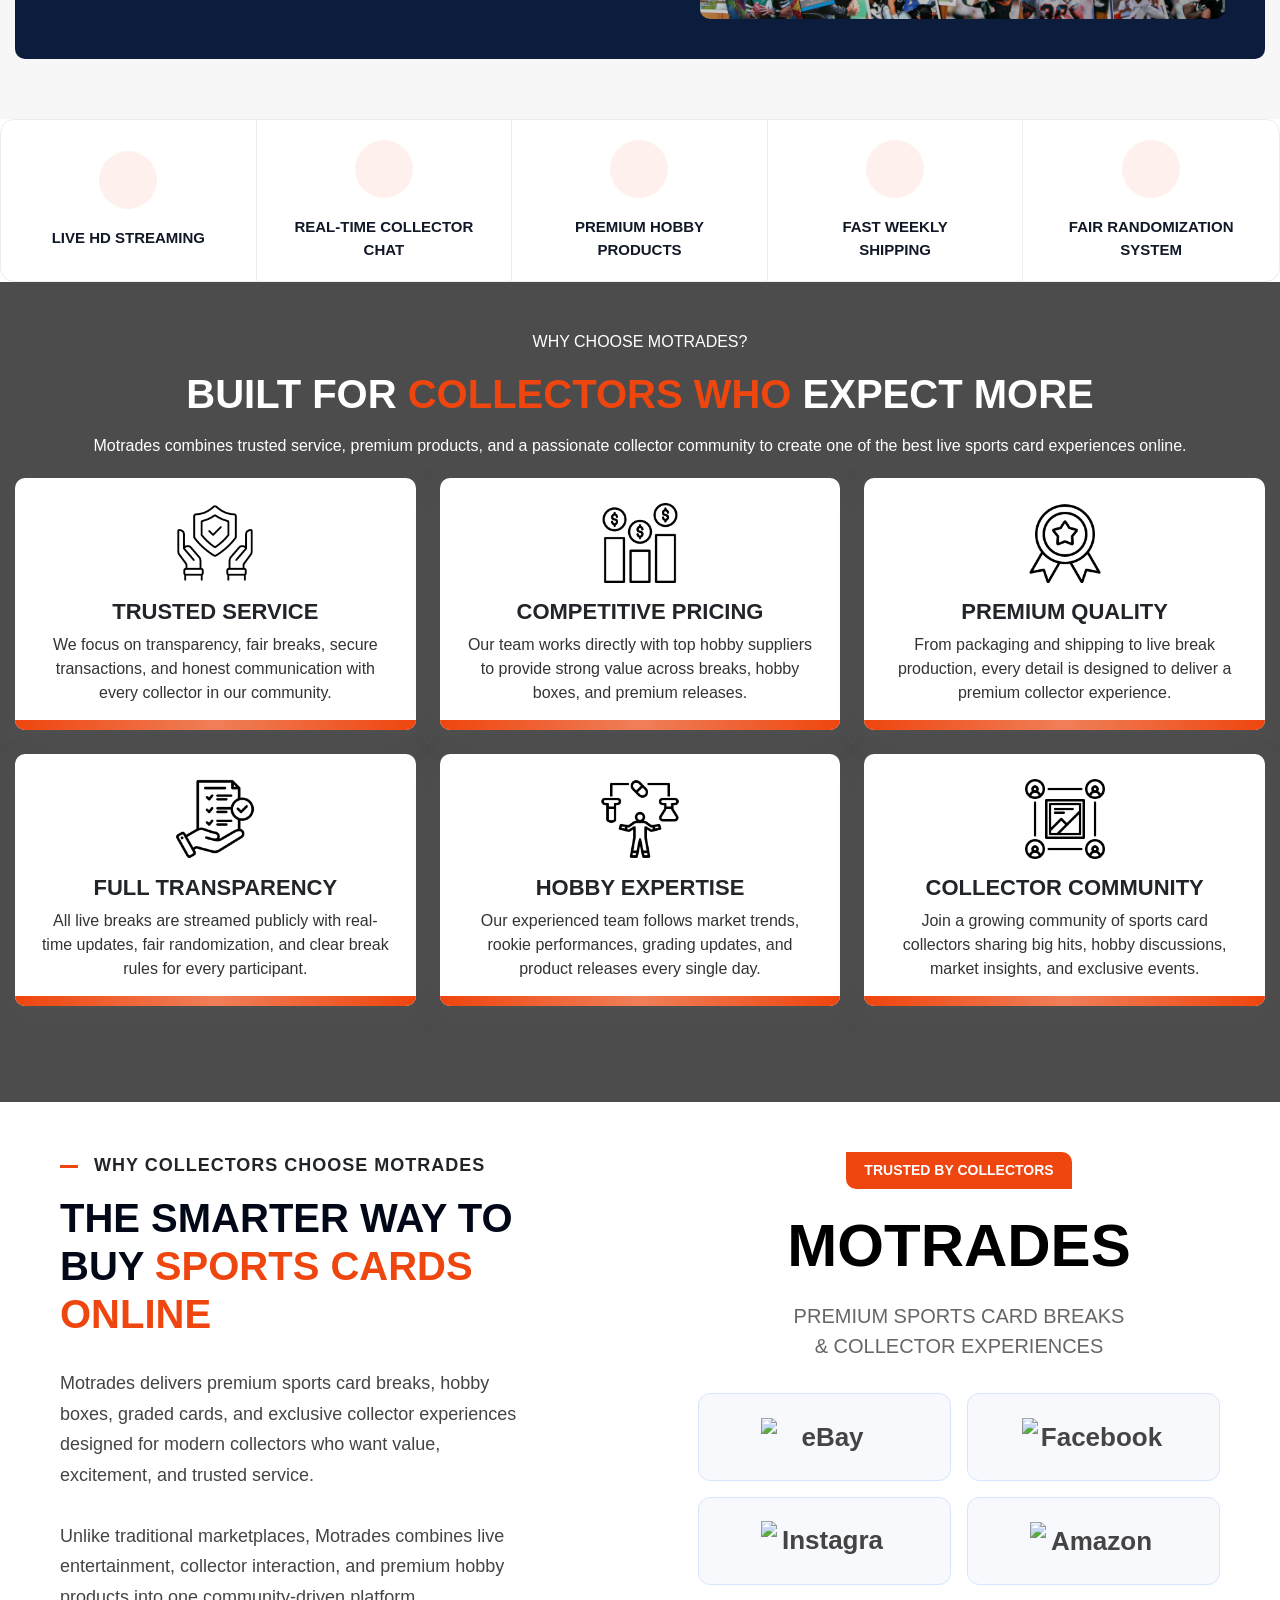
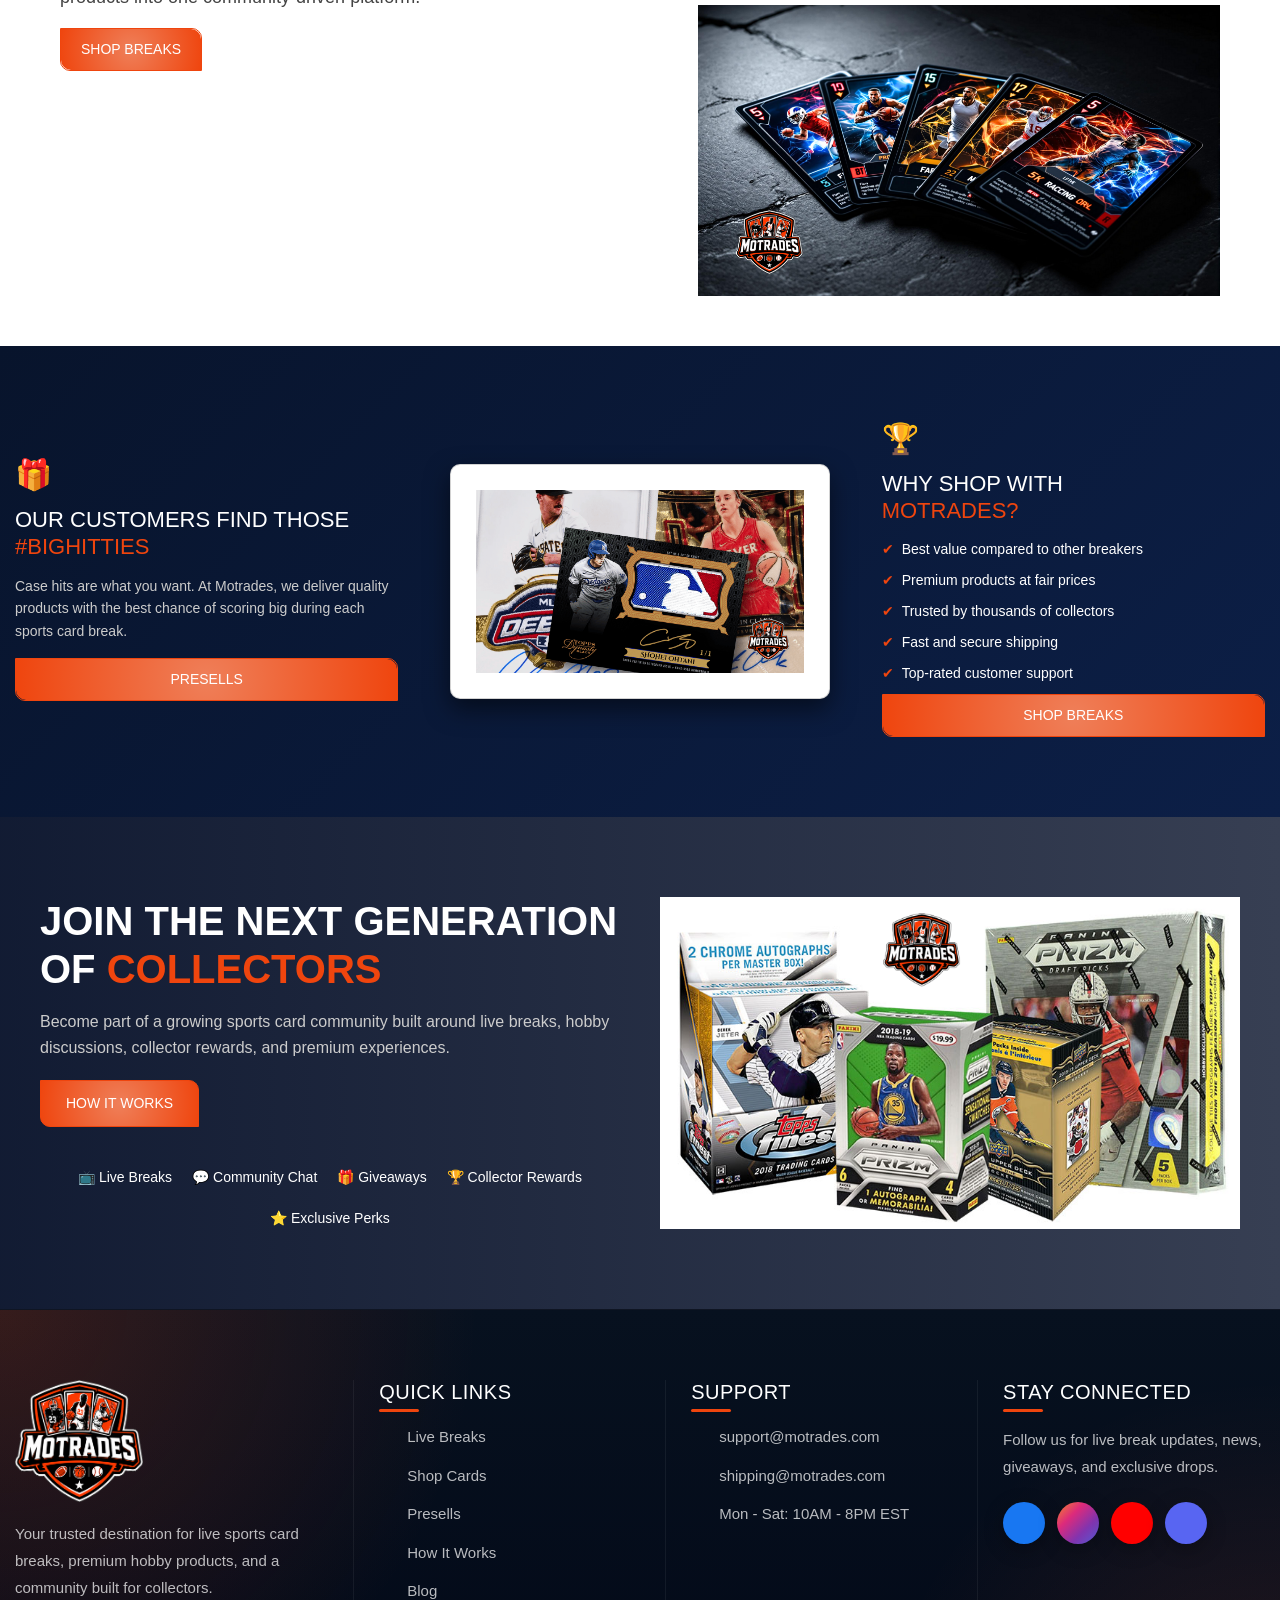
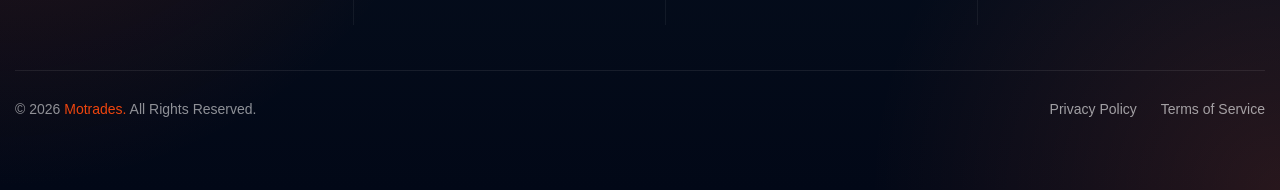
==== commit 1ab906af: "fix" ====
--- a/index.html
+++ b/index.html
@@ -635,9 +635,9 @@
                                     <img src="assets/images/integrity.png" alt="">
                                 </div>
                                 <div class="choose-text">
-                                    <h5 class="mb-2">
+                                    <h3 class="mb-2">
                                         TRUSTED SERVICE
-                                    </h5>
+                                    </h3>
                                     <p>
                                         We focus on transparency, fair breaks, secure transactions, and honest
                                         communication with every collector in our community.
@@ -689,9 +689,9 @@
                                     <img src="assets/images/accountability.png" alt="">
                                 </div>
                                 <div class="choose-text">
-                                    <h5 class="mb-2">
+                                    <h3 class="mb-2">
                                         FULL TRANSPARENCY
-                                    </h5>
+                                    </h3>
                                     <p>
                                         All live breaks are streamed publicly with real-time updates, fair
                                         randomization, and clear break rules for every participant.
--- a/assets/css/style.css
+++ b/assets/css/style.css
@@ -2785,11 +2785,16 @@
 /* Blog Description CSS Start */
 
 .blog_description_section {
-	margin-top: 10rem;
+    max-width: 1300px;
+    margin: 10rem auto 1.875rem;
+    /* border: 1px solid; */
+    border-radius: 1.25rem;
+    box-shadow: rgba(0, 0, 0, 0.24) 0px 3px 8px;
 }
 
 .blog_description_wrap {
 	max-width: 75rem;
+  margin: 0 auto;
 }
 
 .block_image_wrap {
@@ -2857,7 +2862,7 @@
 }
 
 .blog_desc_grps h2 {
-  font-size: 1.4rem;
+  font-size: 2rem;
   font-weight: 600;
 }
 
@@ -3053,7 +3058,7 @@
 }
 
 .footer-pages-wrap {
-    max-width: 81.25rem;
+    /* max-width: 81.25rem; */
     margin: 0 auto;
     position: relative;
     z-index: 99;
@@ -3078,7 +3083,7 @@
     color: #111;
     line-height: 1.4;
 }
-.footer-pages-content-grp h4 {
+.footer-pages-content-grp h3 {
     font-size: 1.5rem;
     margin-bottom: 0.9375rem;
     color: #111;
@@ -3089,4 +3094,9 @@
 }
 .footer-pages-content-grp p a:hover {
     text-decoration: underline;
+}
+
+.blog_desc_grps h3 {
+    font-size: 1.5rem;
+    font-weight: 600;
 }
--- a/assets/css/responsive.css
+++ b/assets/css/responsive.css
@@ -19,15 +19,20 @@
         top: auto;
         margin-top: 2.5rem;
     }
-    .card-description ,     .card-title-custom{
+
+    .card-description,
+    .card-title-custom {
         min-height: 0;
     }
+
     .home_online_cards_main_title {
         font-size: 3.5rem;
     }
+
     .card-description {
         margin-bottom: 5px;
     }
+
     .home_online_cards {
         padding: 1.25rem;
     }
@@ -196,9 +201,11 @@
     .customers-section .card-images {
         margin: 40px 0;
     }
+
     .choose-text p {
         font-size: 1rem;
     }
+
     .customers-section .card {
         position: relative;
         transform: none !important;
@@ -329,6 +336,7 @@
     .card-title-custom {
         min-height: 0;
     }
+
     .multi-section .steps {
         flex-direction: column;
     }
@@ -440,12 +448,16 @@
         font-size: 2.75rem;
     }
 
-  .home_online_cards_products {
-    width: 100%;
-    max-width: 31.25rem;
-    height: 100%;
-    margin-bottom: 20px;
-}
+    .home_online_cards_products {
+        width: 100%;
+        max-width: 31.25rem;
+        height: 100%;
+        margin-bottom: 20px;
+    }
+
+    .blog_desc_grps h2 {
+        font-size: 1.8rem;
+    }
 
     .home_online_cards_product_prizm {
         width: 10rem;
@@ -669,9 +681,11 @@
     .feature-content p {
         font-size: 12px;
     }
+
     .product-image img {
         max-width: 15rem;
     }
+
     .home_cta_title {
         font-size: 28px;
     }
@@ -755,16 +769,20 @@
     .break-card .card-content h3 {
         font-size: 1.3rem;
     }
+
     .footer-col .logo img {
         max-width: 6rem;
     }
+
     .buttons {
         gap: 0;
     }
+
     .choose-icn {
         height: 4rem;
         width: 4rem;
     }
+
     .banner-label::before,
     .banner-label::after {
         width: 10px;
@@ -847,6 +865,7 @@
     .logo h2 {
         font-size: 24px;
     }
+
     .sub-banner h1 {
         font-size: 1.8rem;
     }
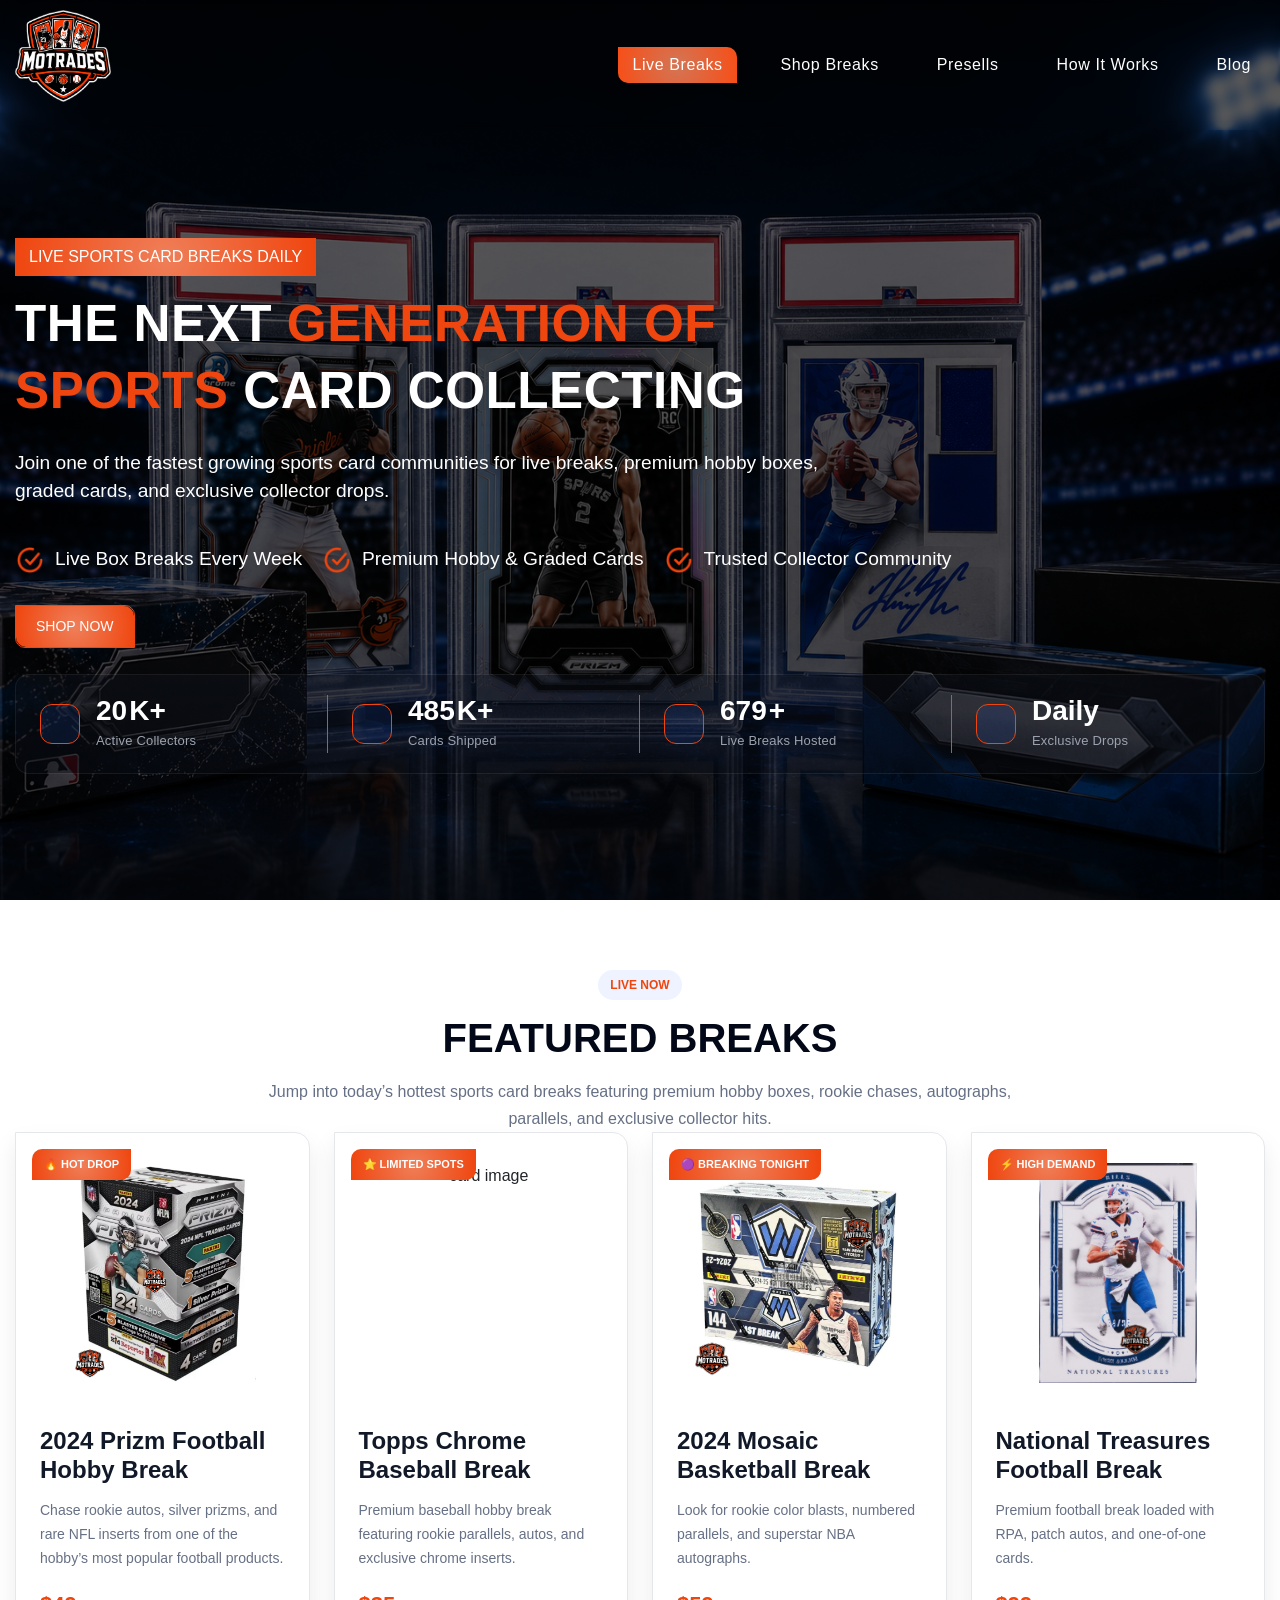
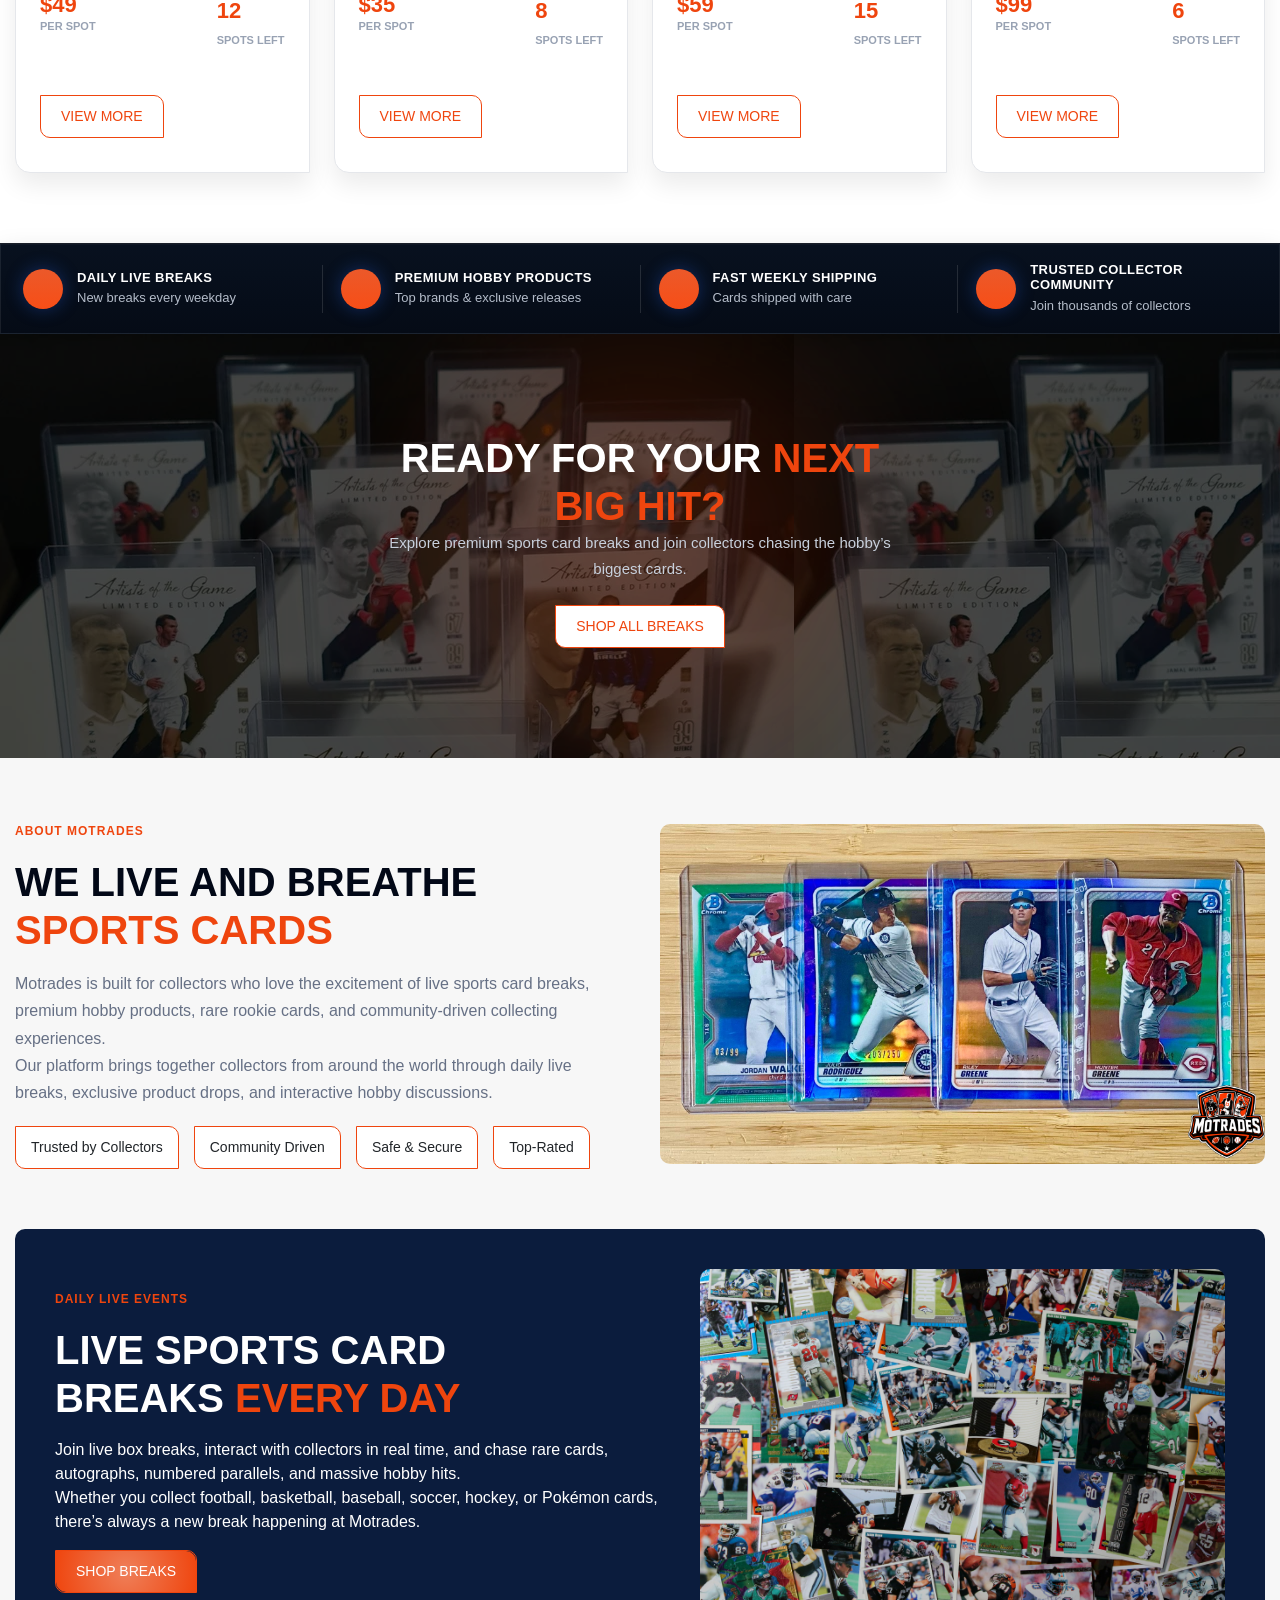
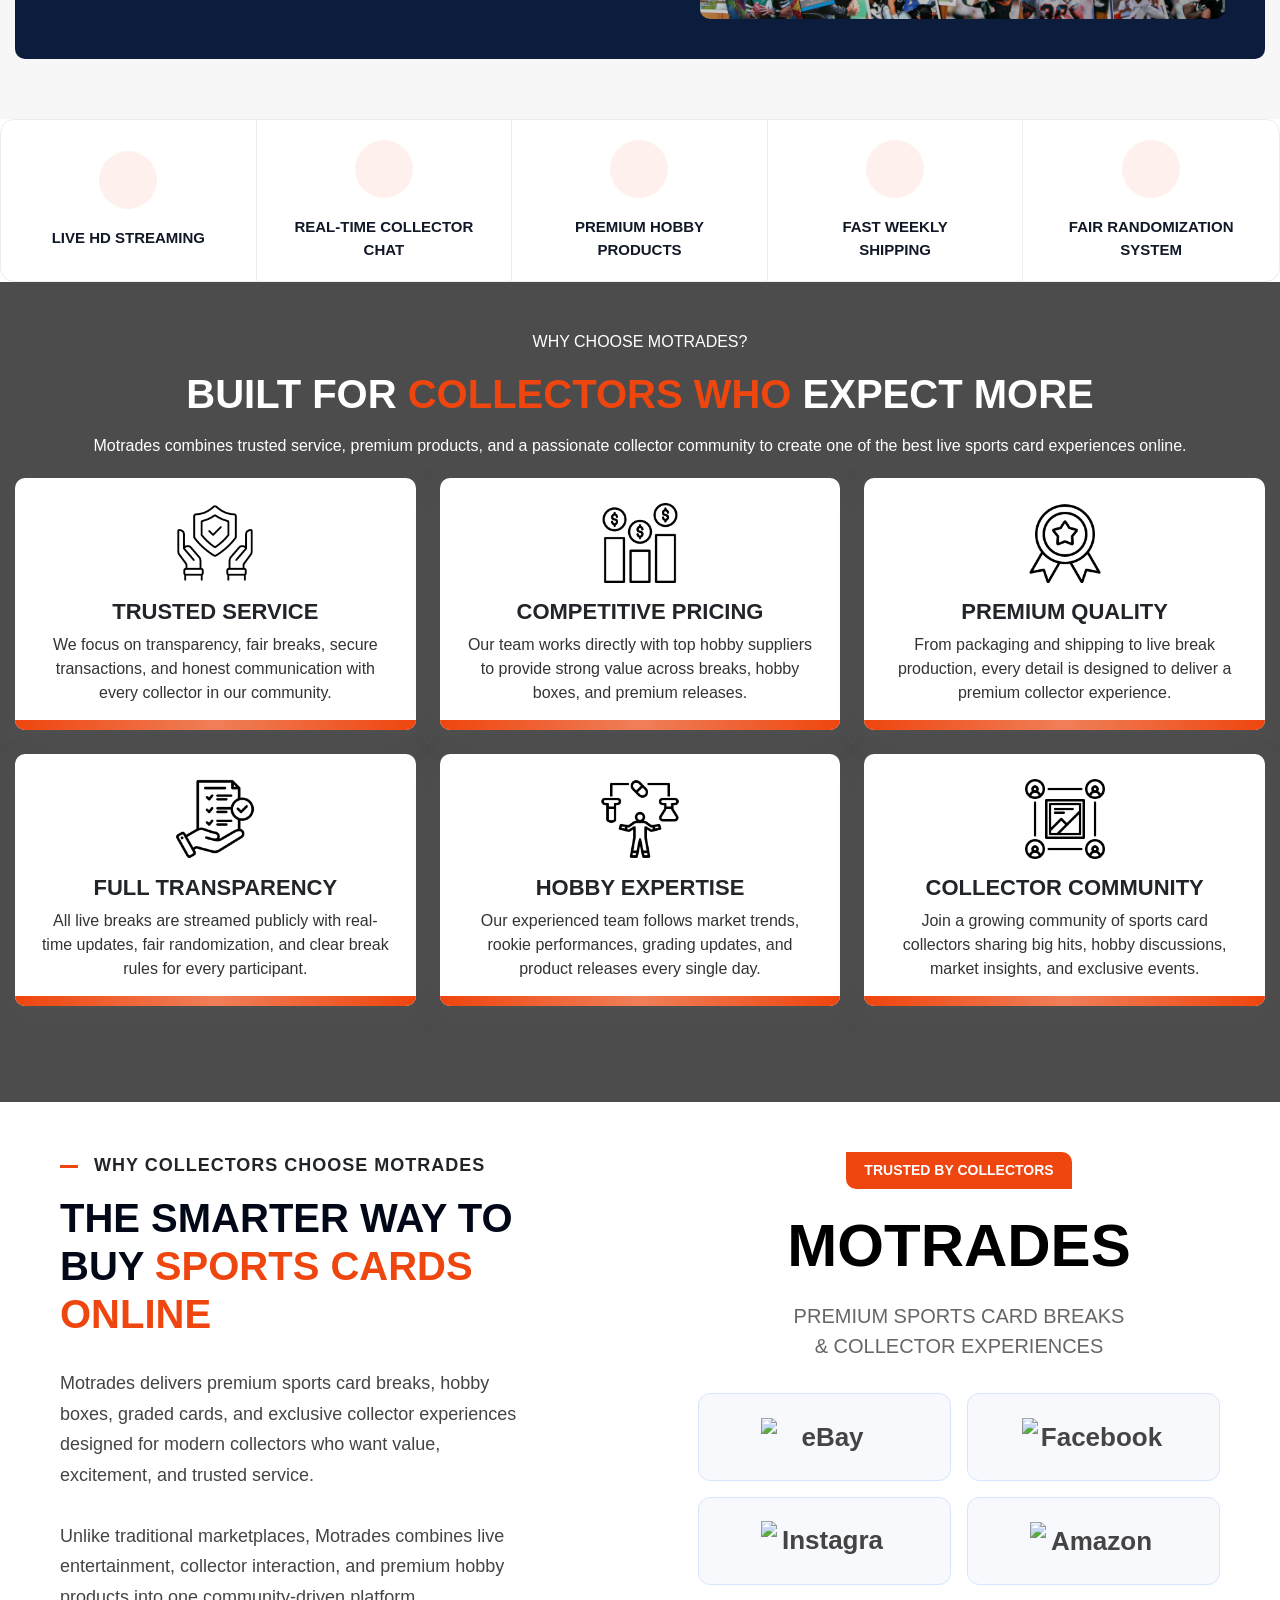
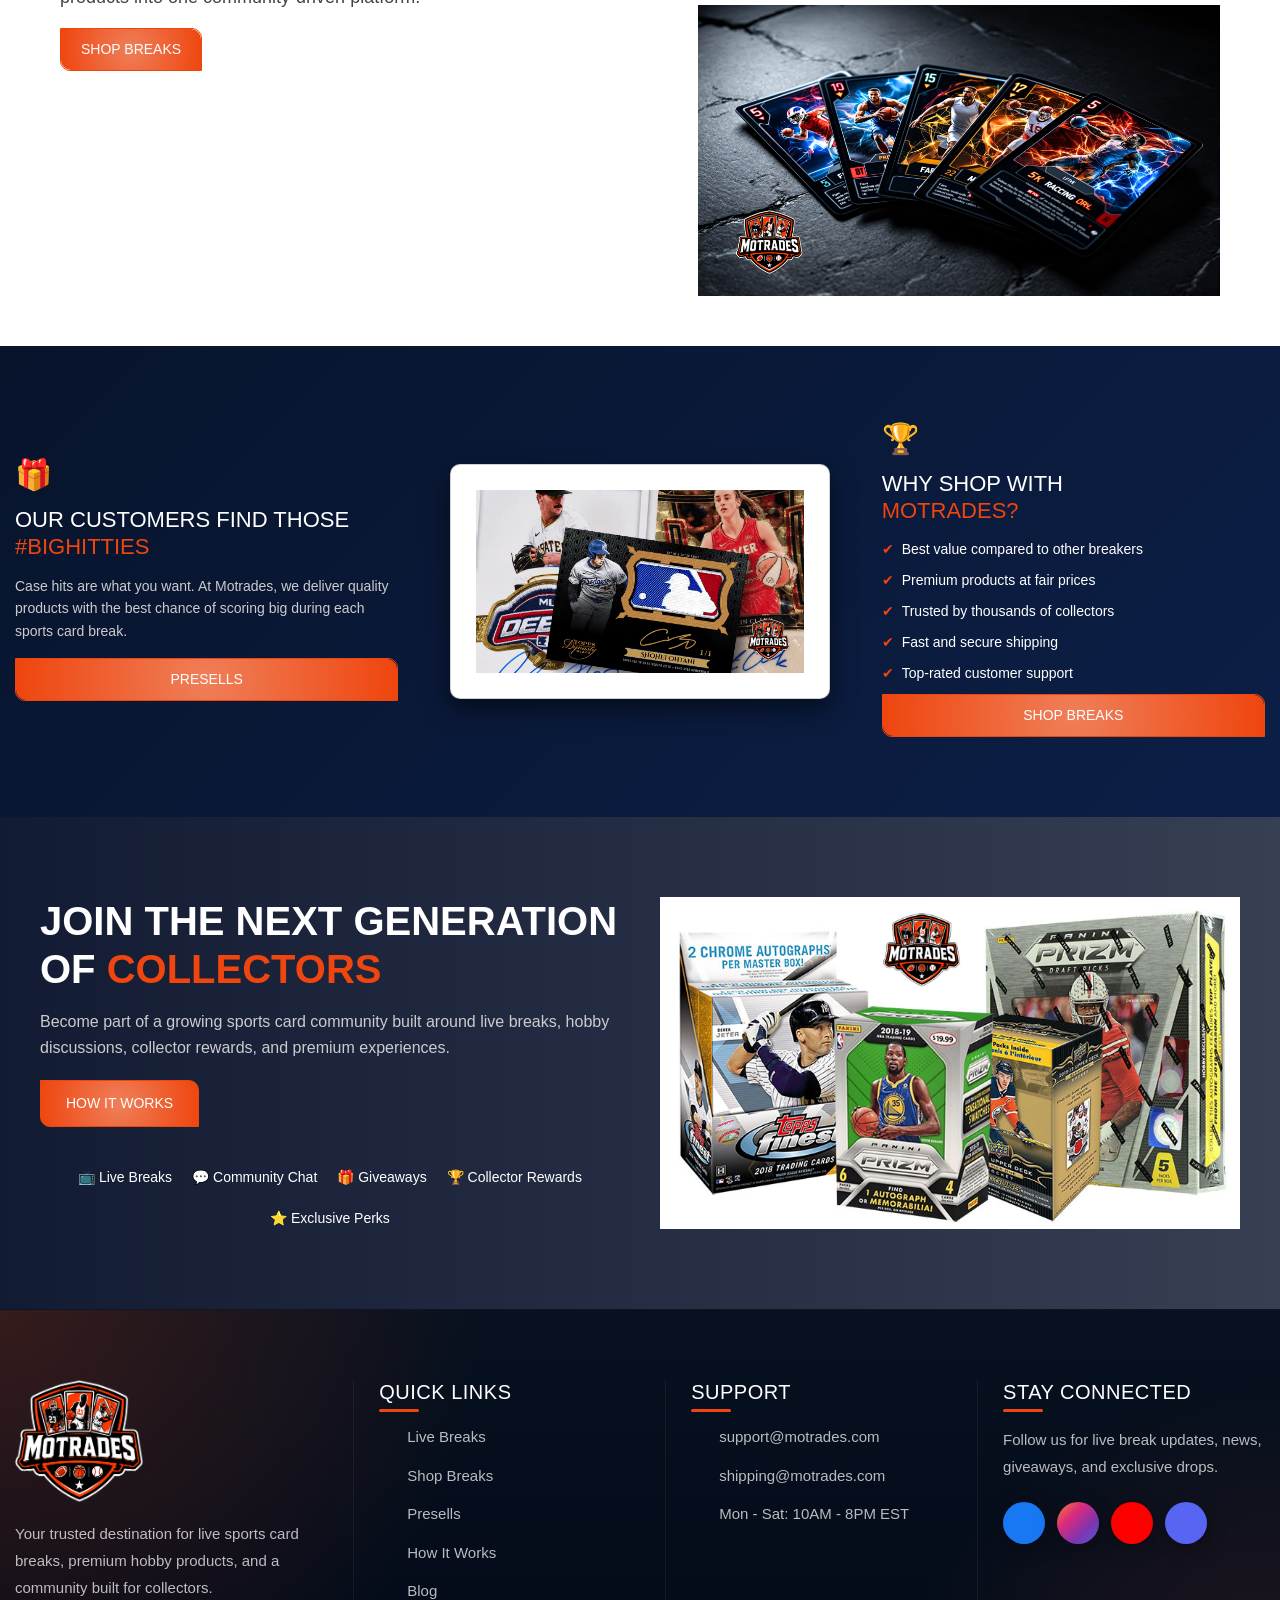
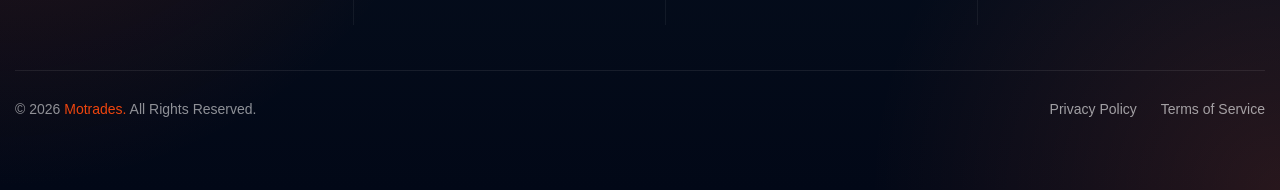
==== commit e7cd4b26: "fix" ====
--- a/index.html
+++ b/index.html
@@ -947,7 +947,7 @@
                             </li>
                             <li>
                                 <i class="fas fa-chevron-right"></i>
-                                <a href="./shop-breaks">Shop Cards</a>
+                                <a href="./shop-breaks">Shop Breaks</a>
                             </li>
                             <li>
                                 <i class="fas fa-chevron-right"></i>
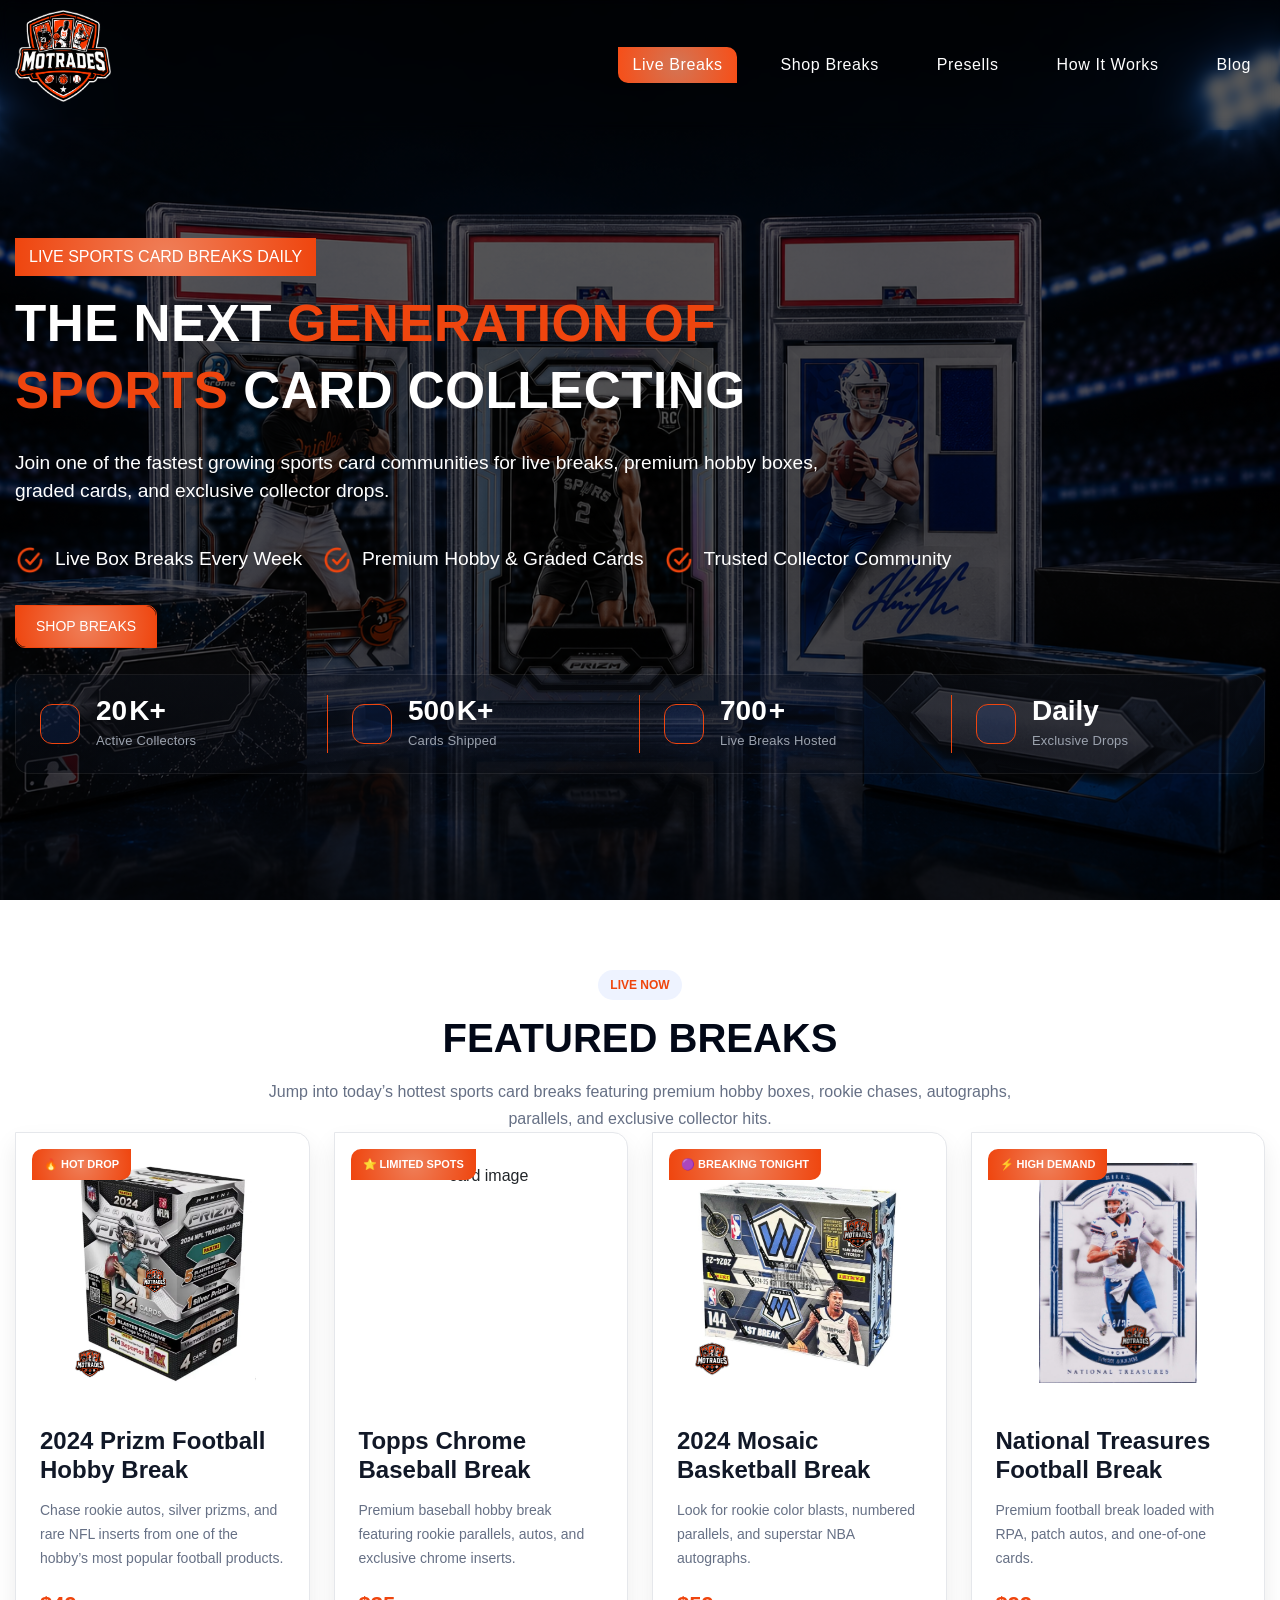
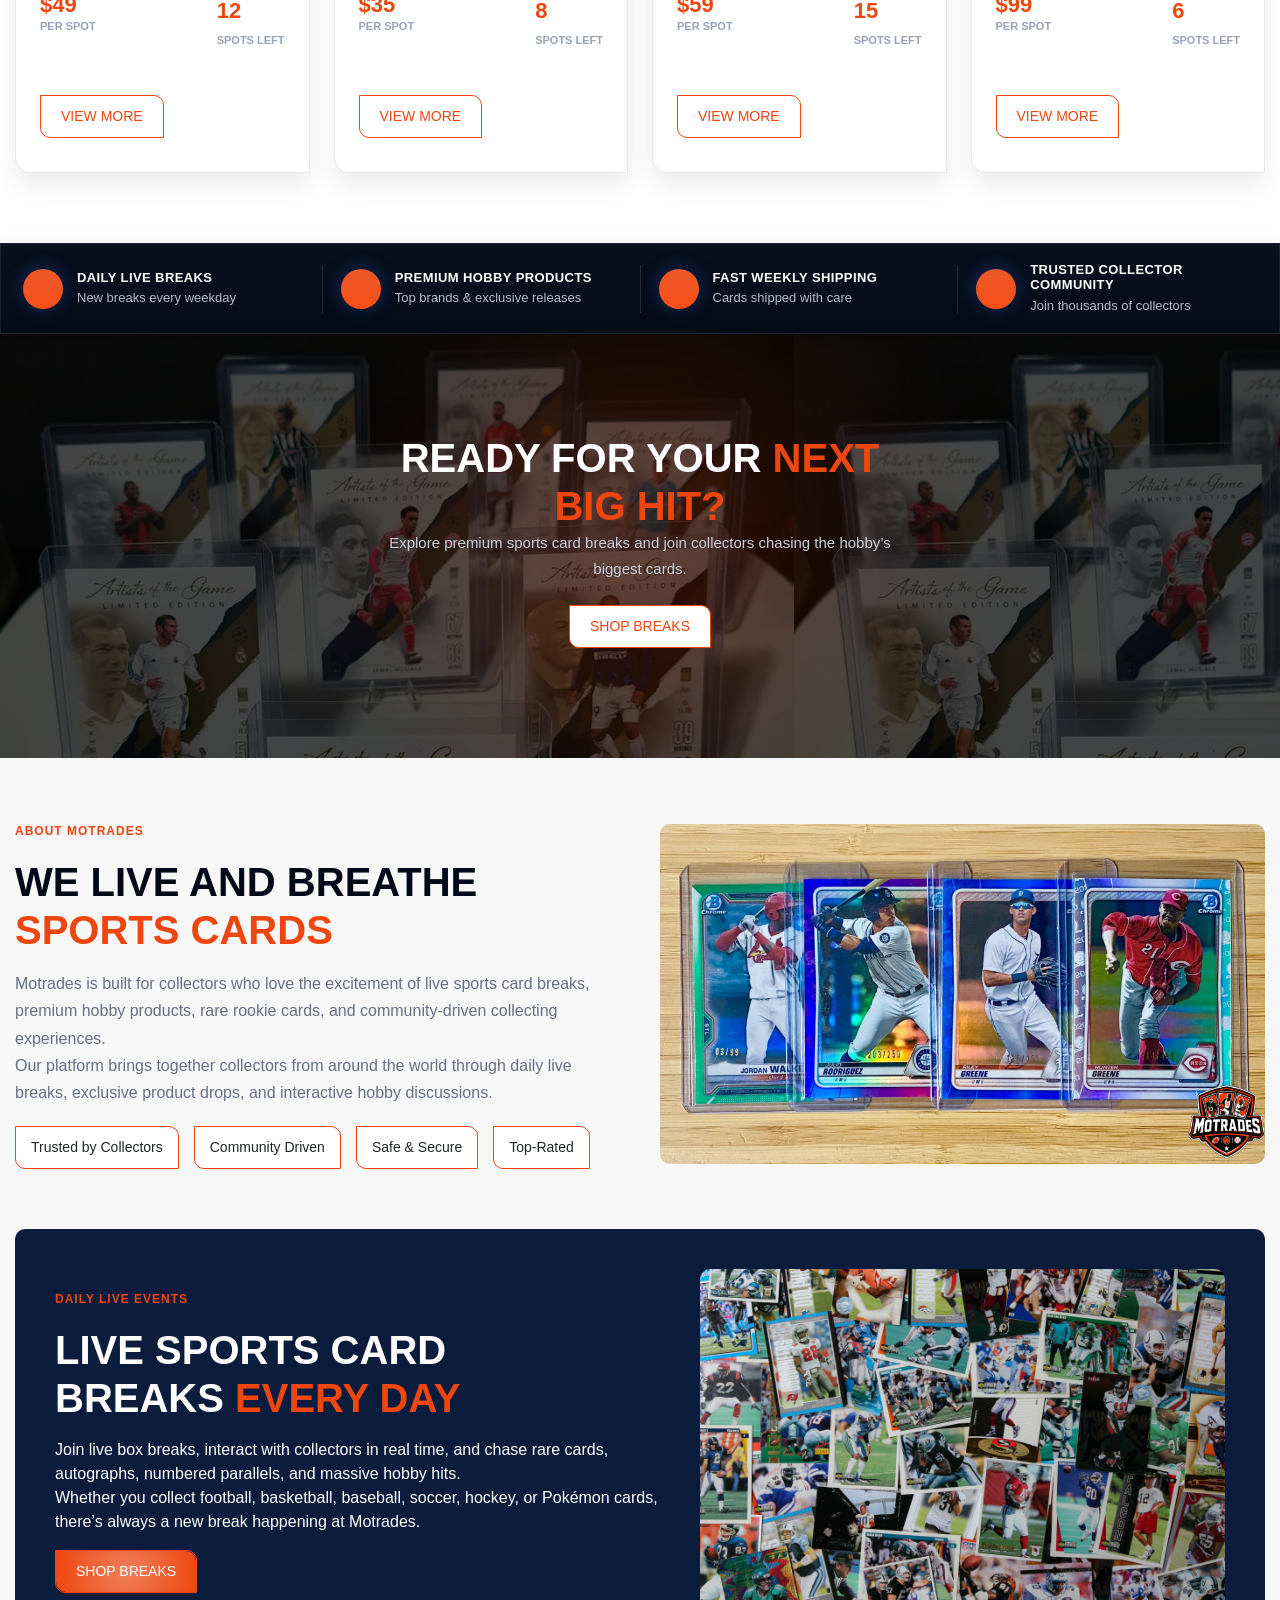
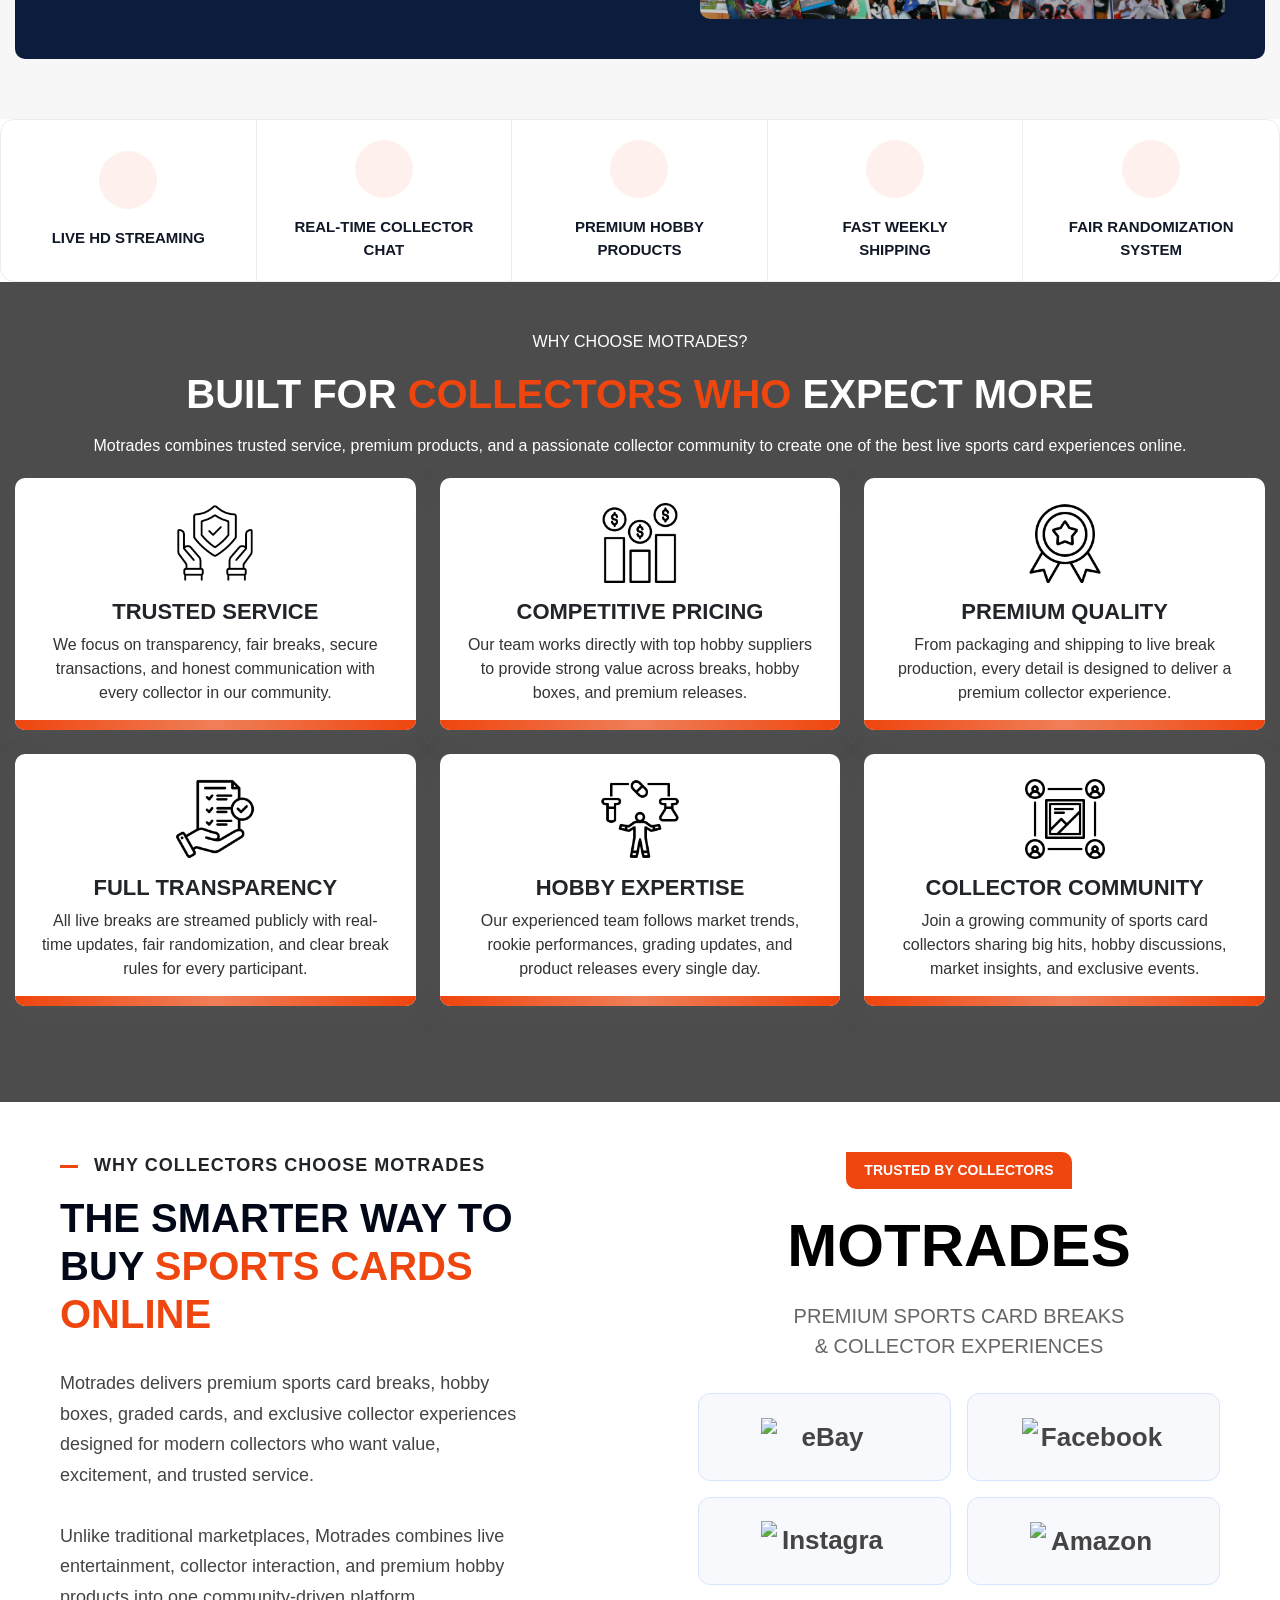
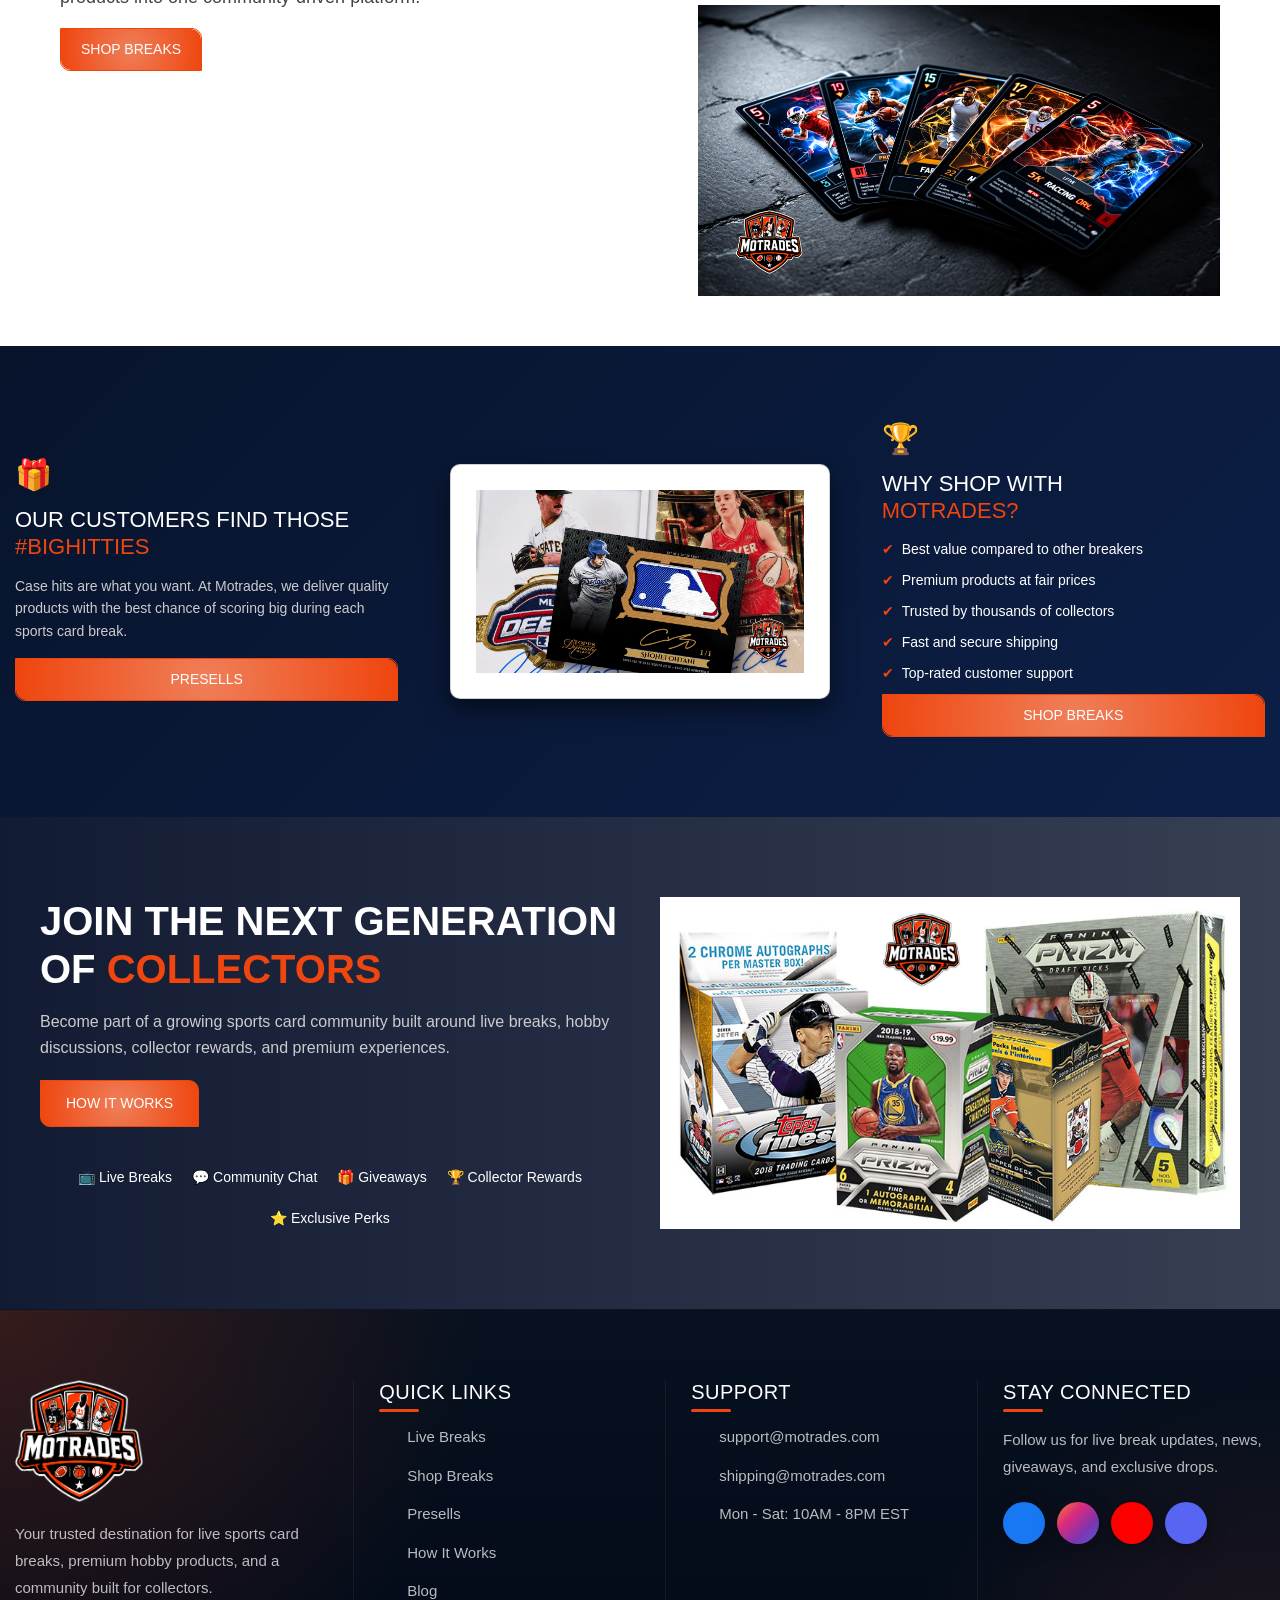
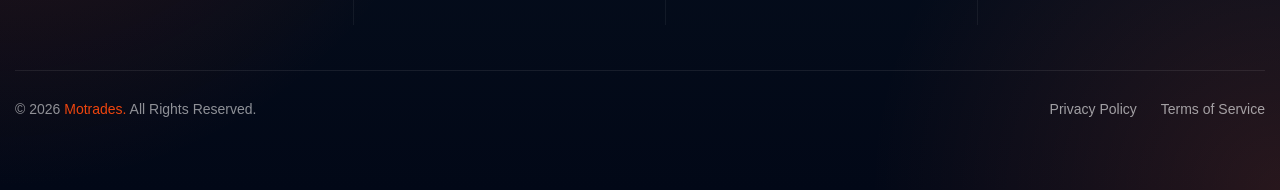
==== commit 7ea8ed33: "fix" ====
--- a/index.html
+++ b/index.html
@@ -82,7 +82,7 @@
                         </div>
                         <div class="banner-button">
                             <!-- <a href="shop-cards" class="btn-primary">CREATE FREE ACCOUNT</a> -->
-                            <a href="shop-breaks" class="btn-secondary">SHOP NOW</a>
+                            <a href="shop-breaks" class="btn-secondary">SHOP BREAKS</a>
                         </div>
                     </div>
                     <div class="stats-wrapper">
@@ -402,7 +402,7 @@
                     </p>
                     <div class="home_cta_buttons">
                         <a href="shop-breaks" class="btn-primary btn-white">
-                            SHOP ALL BREAKS
+                            SHOP BREAKS
                         </a>
                         
                     </div>
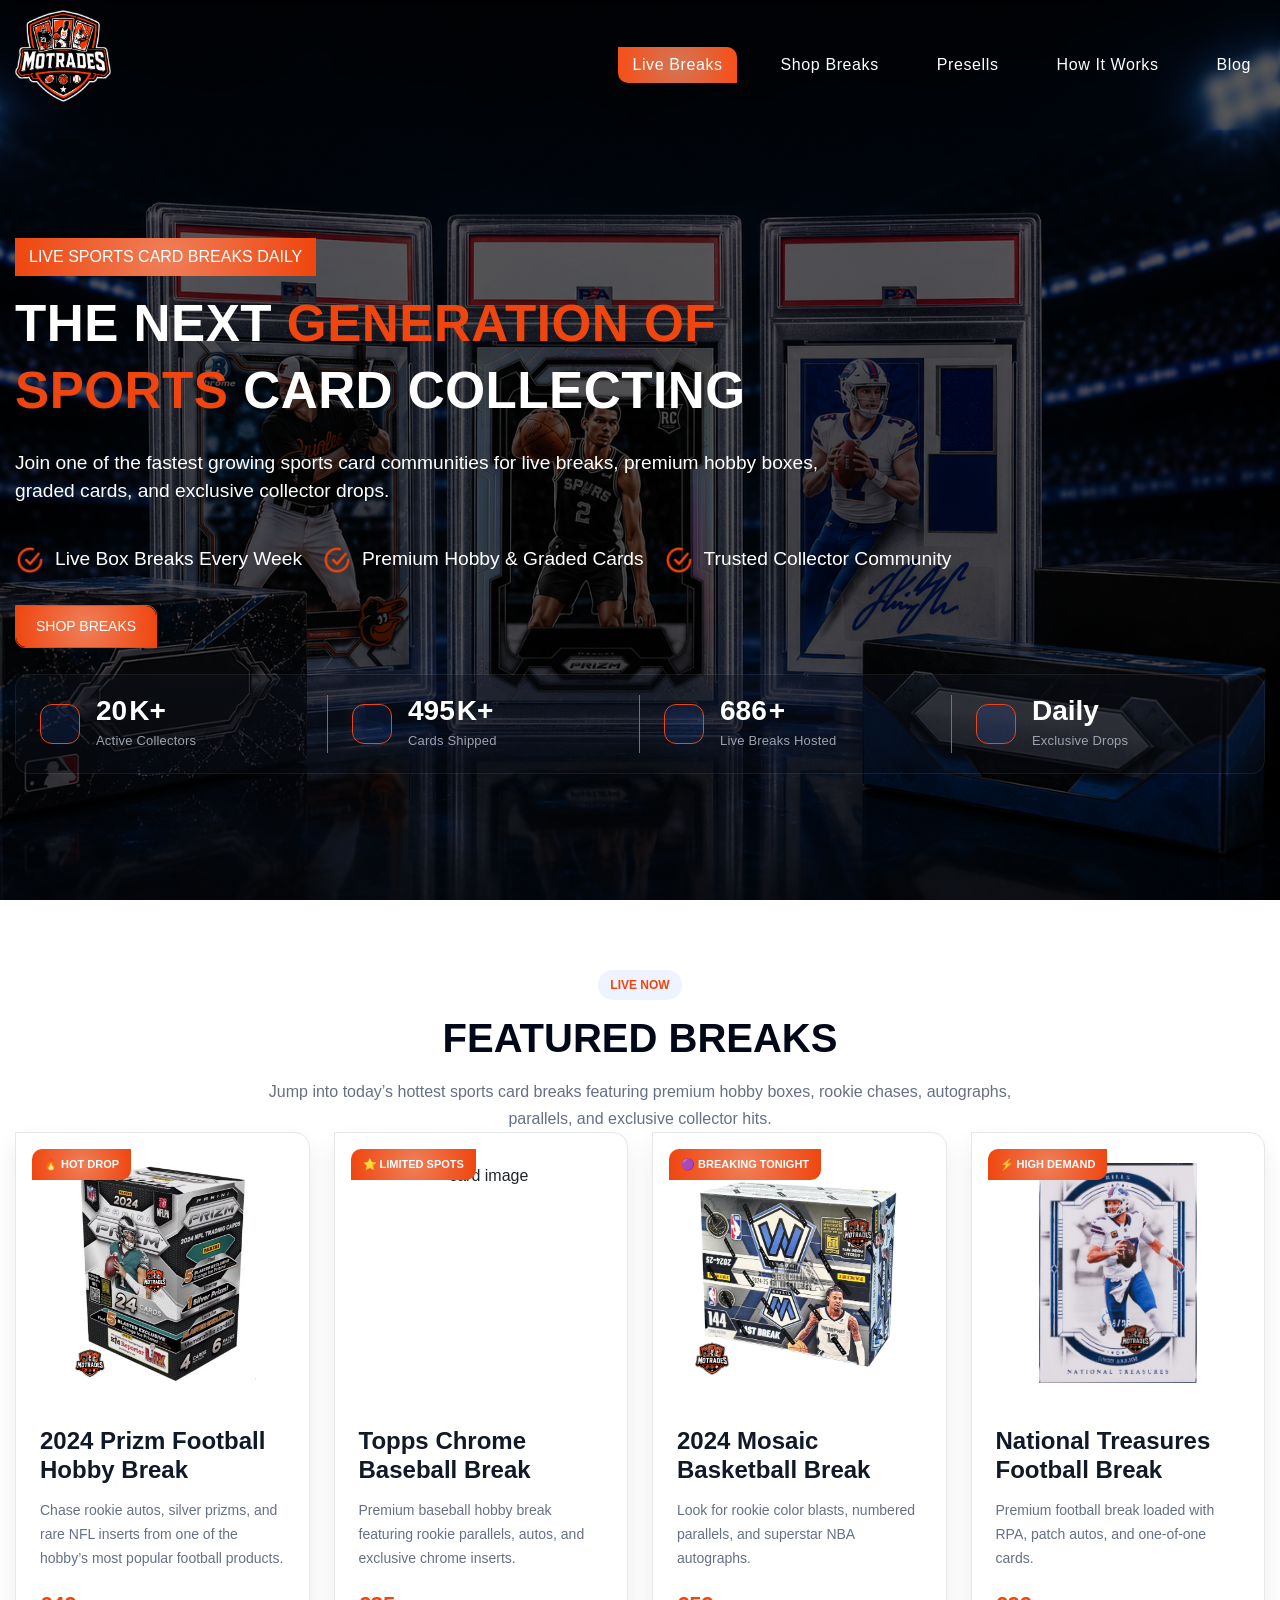
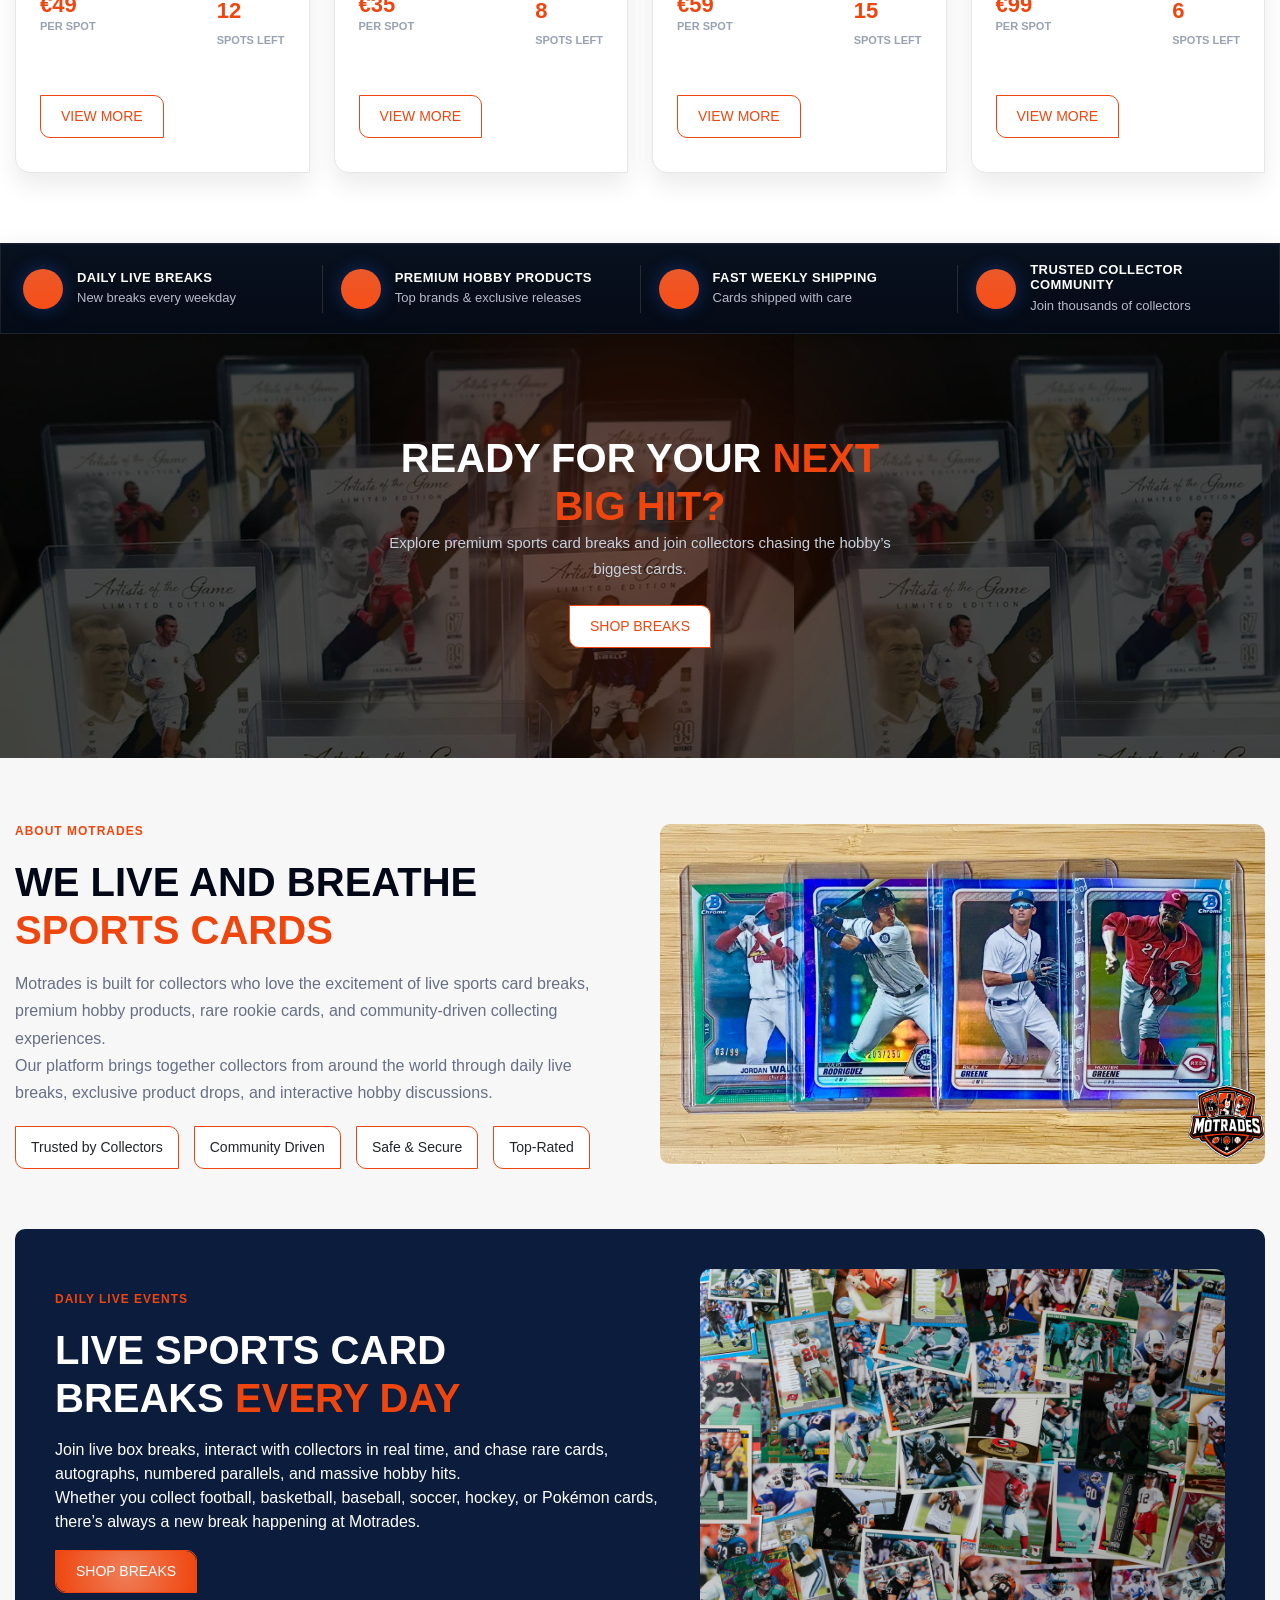
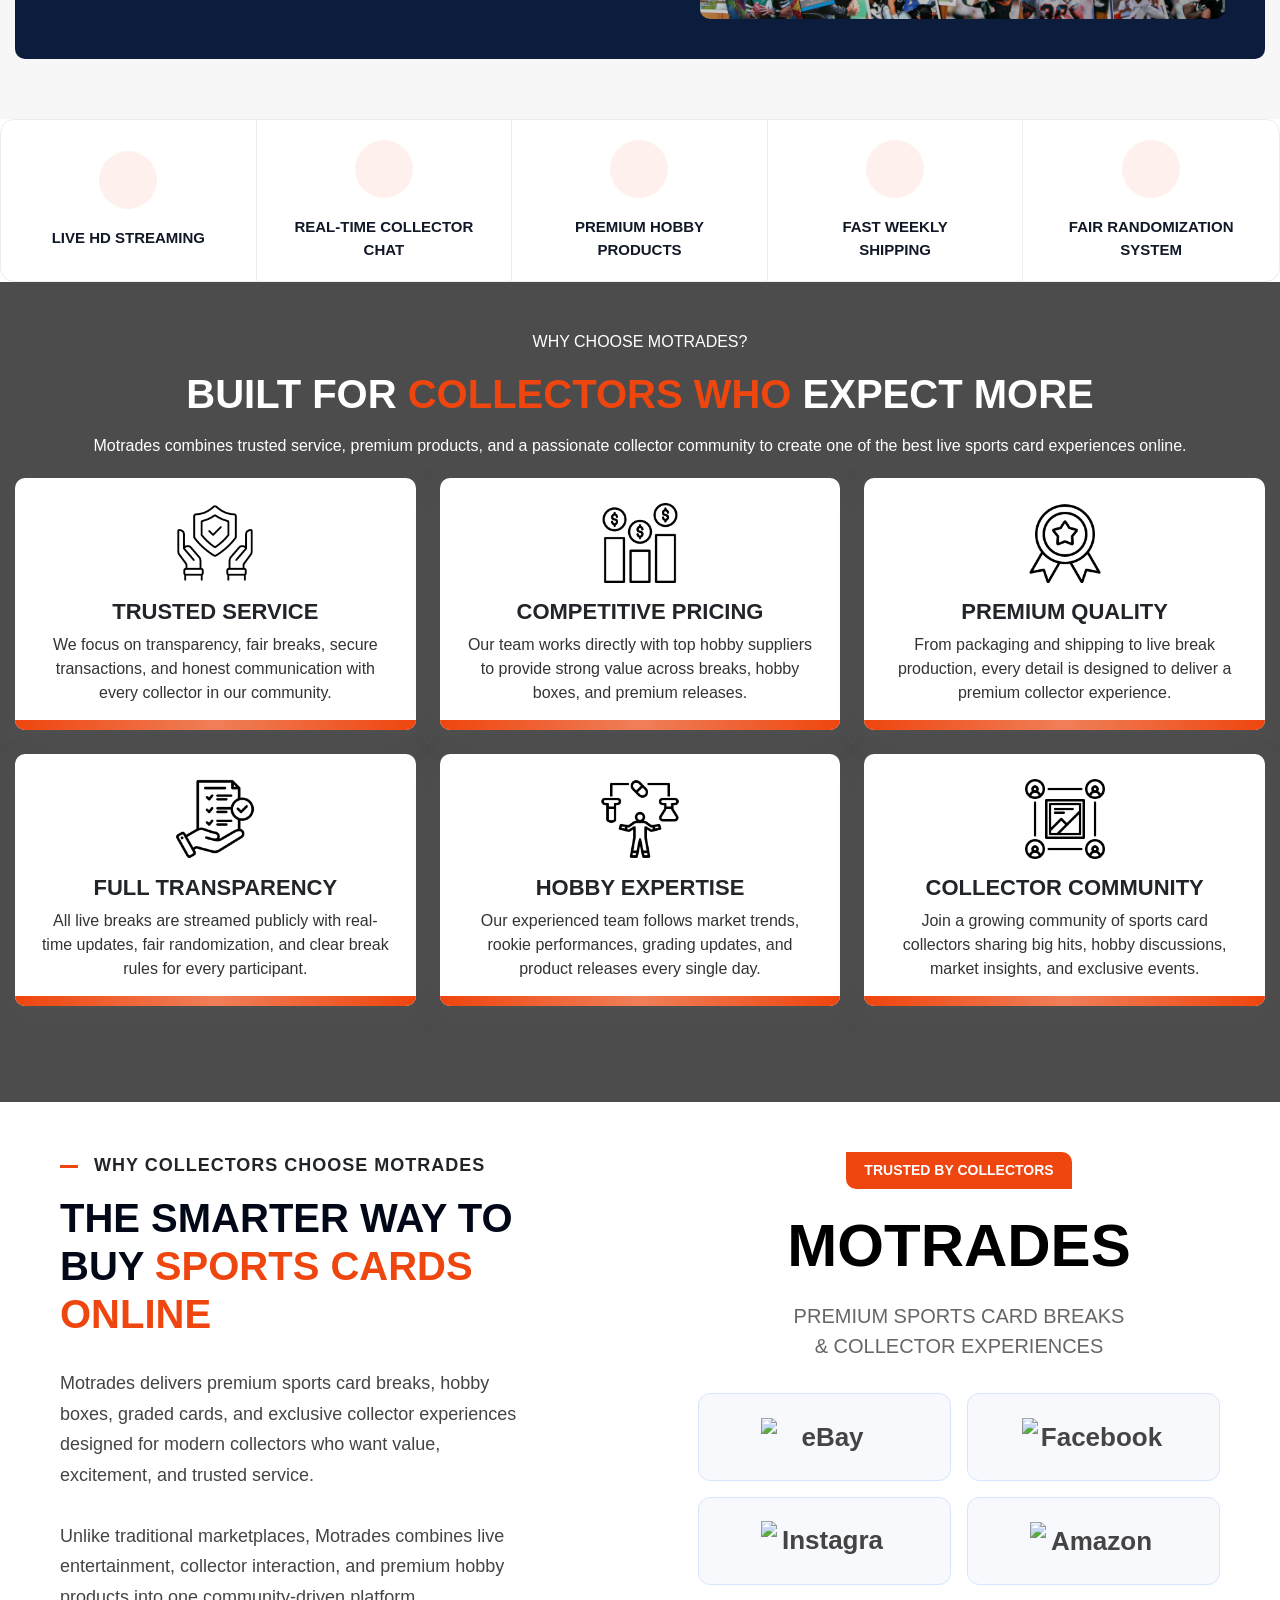
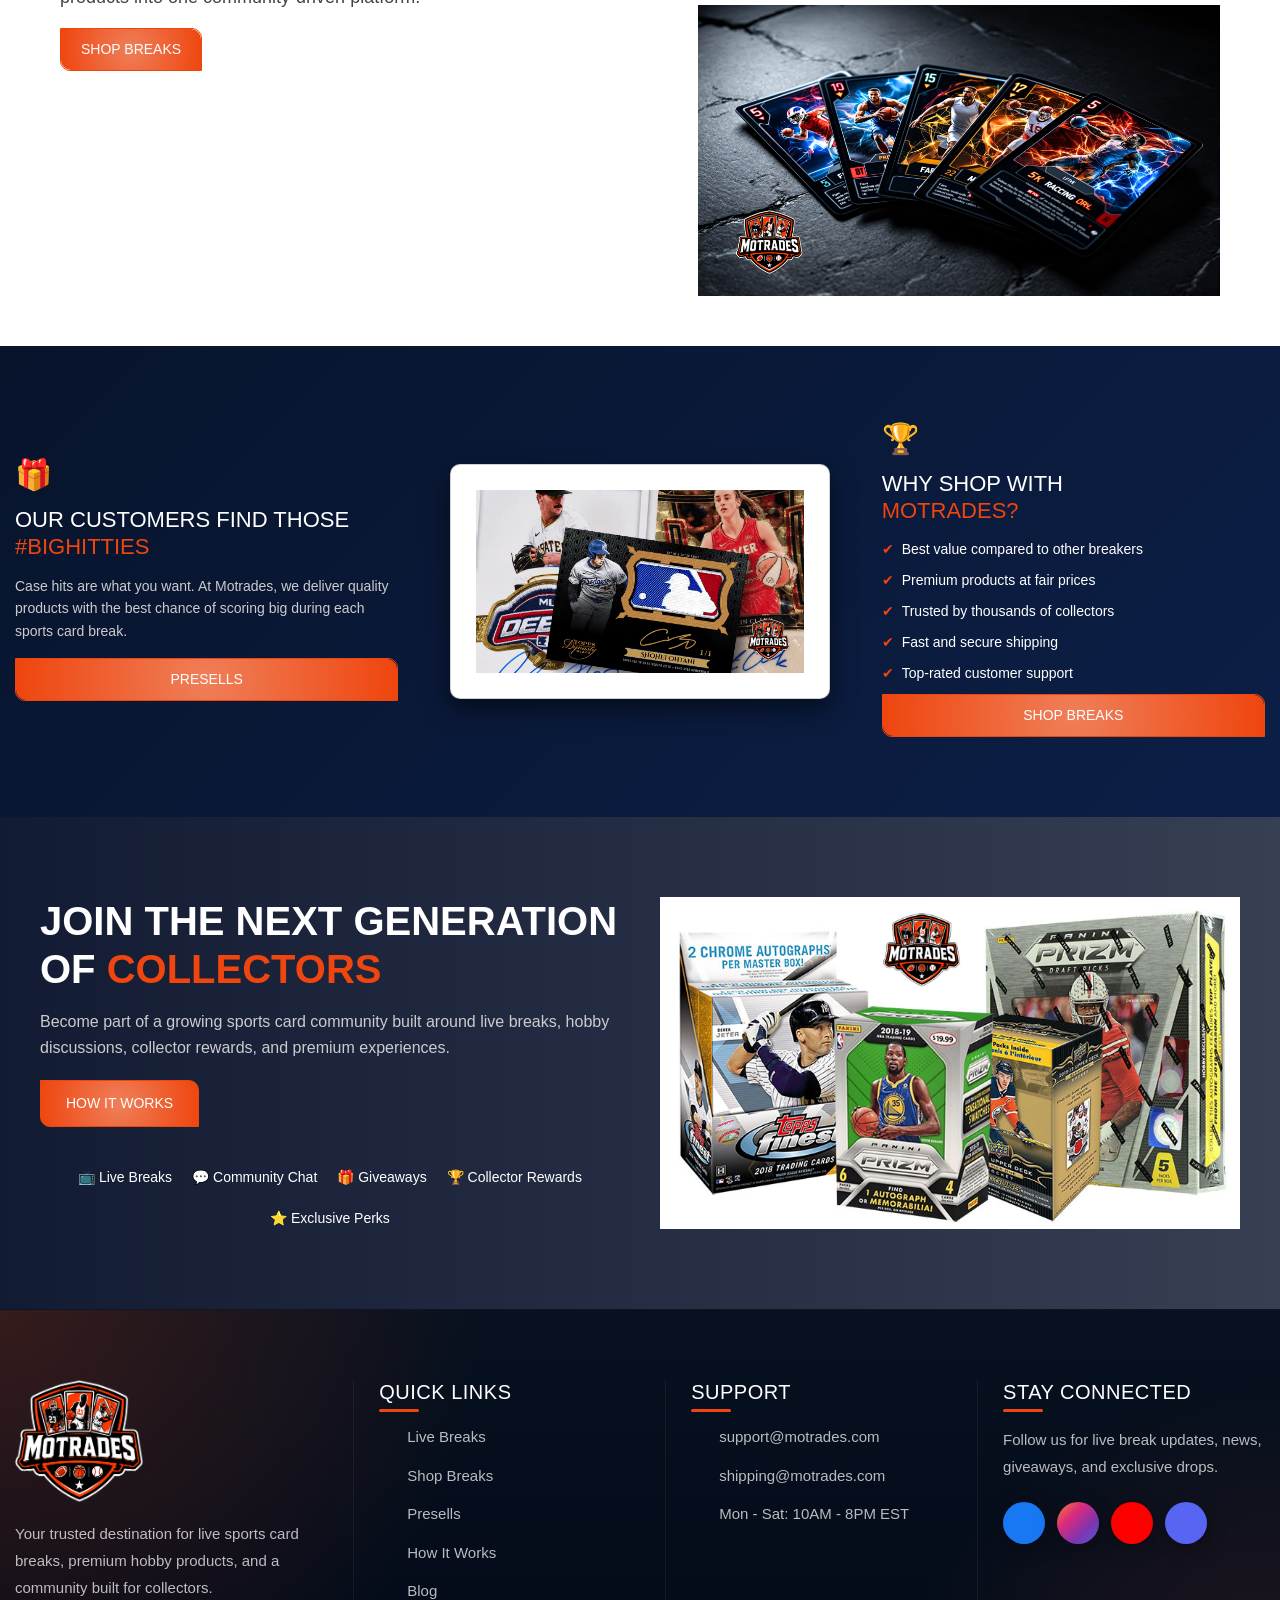
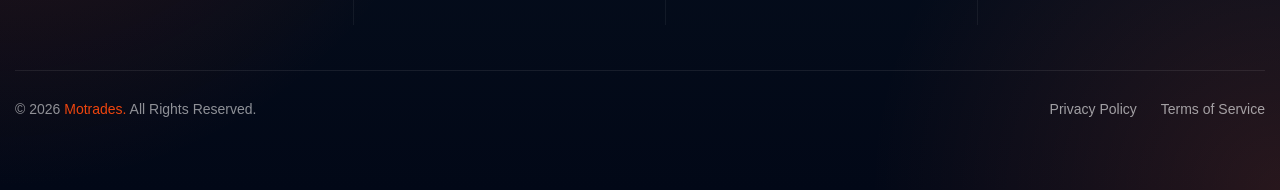
==== commit 4df4113e: "dollar to euro changes" ====
--- a/index.html
+++ b/index.html
@@ -190,7 +190,7 @@
                             <div class="card-info">
 
                                 <div class="price">
-                                    <i class="fa-solid fa-tags"></i> $49
+                                    <i class="fa-solid fa-tags"></i> €49
                                     <span>PER SPOT</span>
                                 </div>
 
@@ -230,7 +230,7 @@
                             <div class="card-info">
 
                                 <div class="price">
-                                    <i class="fa-solid fa-tags"></i> $35
+                                    <i class="fa-solid fa-tags"></i> €35
                                     <span>PER SPOT</span>
                                 </div>
 
@@ -269,7 +269,7 @@
                             <div class="card-info">
 
                                 <div class="price">
-                                    <i class="fa-solid fa-tags"></i> $59
+                                    <i class="fa-solid fa-tags"></i> €59
                                     <span>PER SPOT</span>
                                 </div>
 
@@ -308,7 +308,7 @@
                             <div class="card-info">
 
                                 <div class="price">
-                                    <i class="fa-solid fa-tags"></i> $99
+                                    <i class="fa-solid fa-tags"></i> €99
                                     <span>PER SPOT</span>
                                 </div>
 
